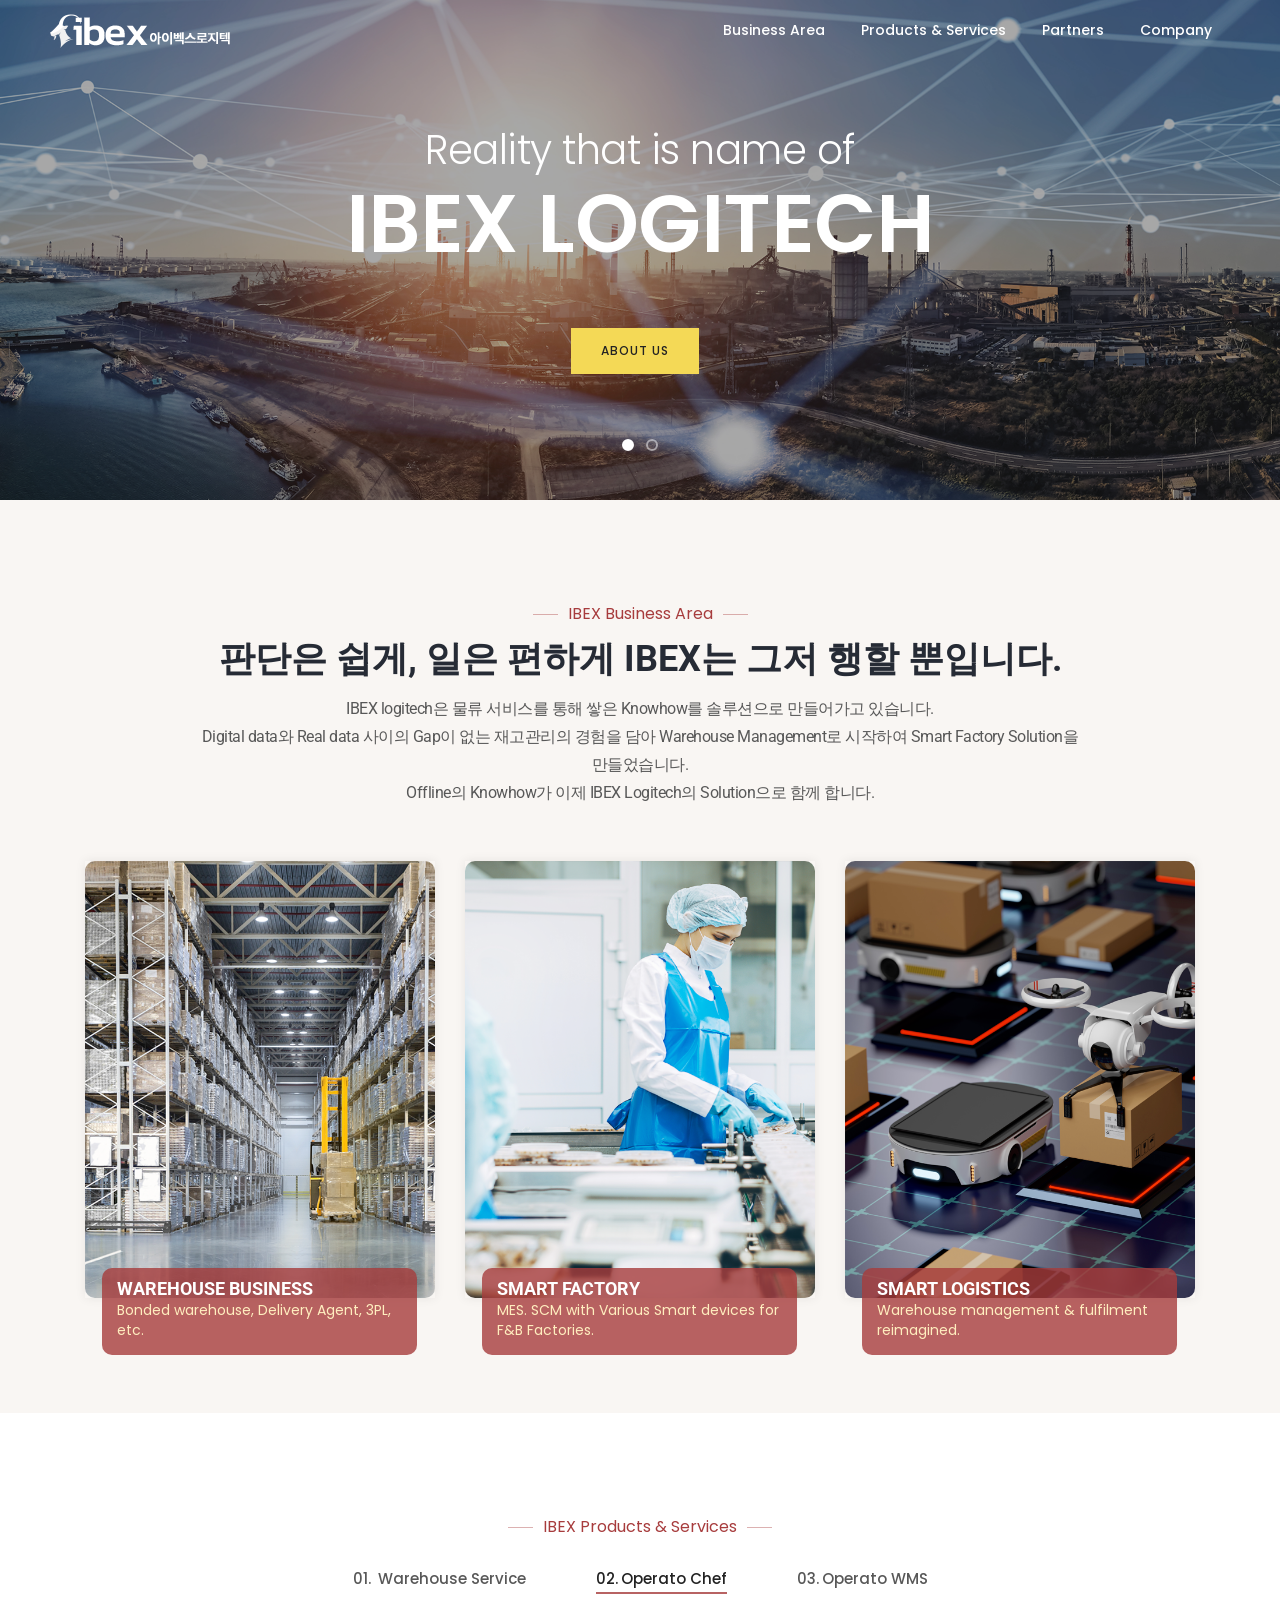
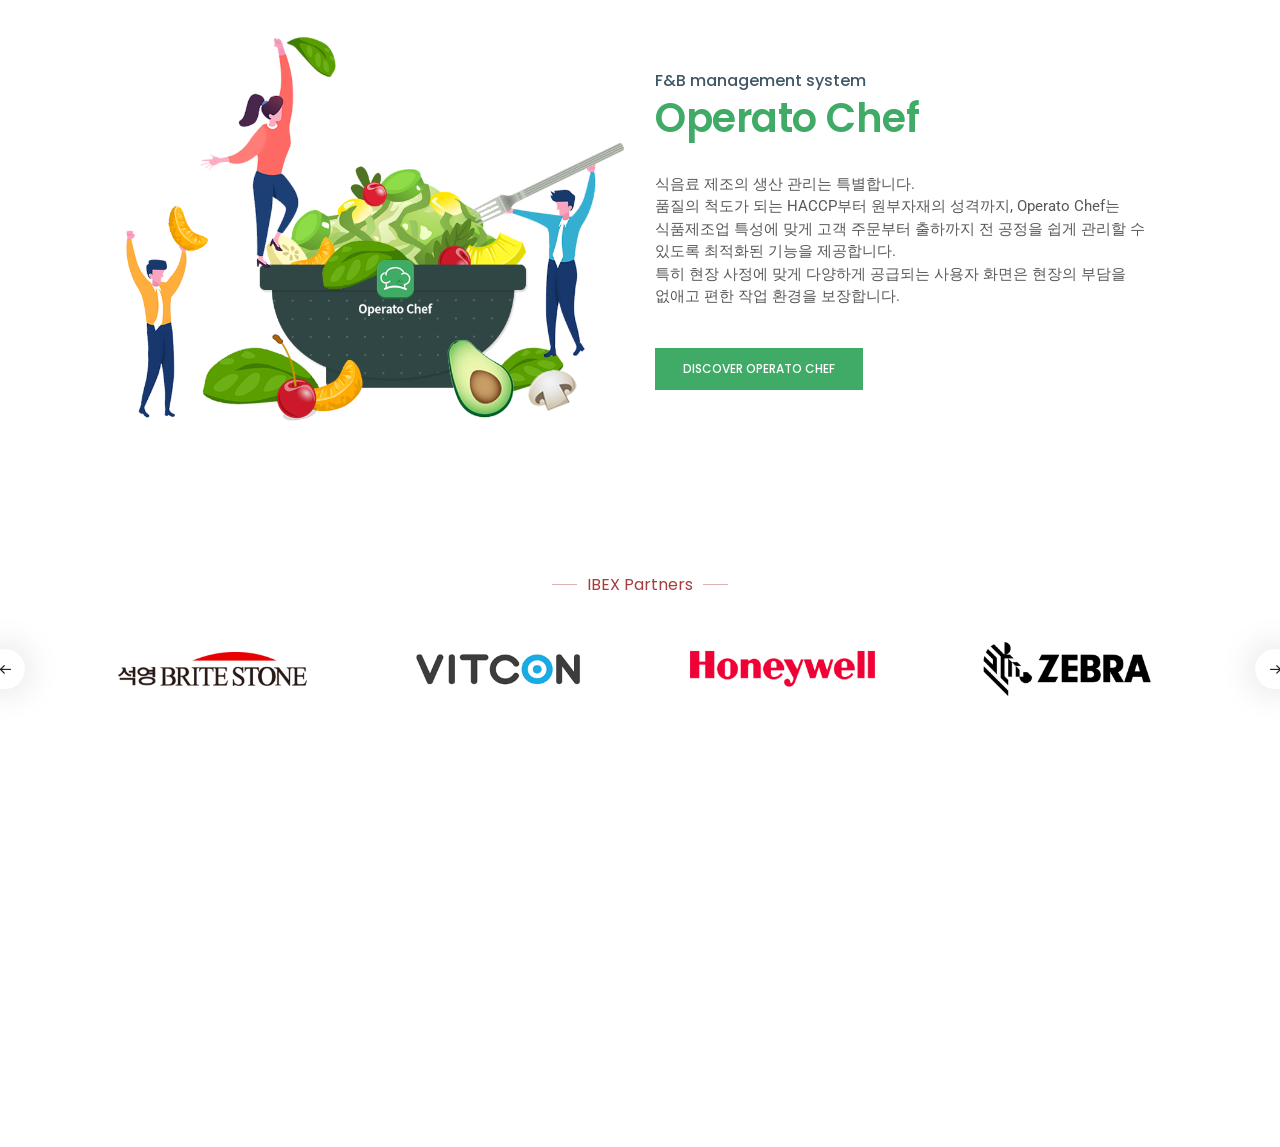
==== index.html @ 3476f1fb "Update index.html" ====
<!DOCTYPE html>
<html class="no-js" lang="en">
  <head>
    <title>Reality that is name of Ibex Logitech | 아이벡스로지텍</title>
    <meta charset="utf-8" />
    <meta http-equiv="X-UA-Compatible" content="IE=edge" />
    <meta name="author" content="ibexlo" />
    <meta
      name="viewport"
      content="width=device-width,initial-scale=1.0,maximum-scale=1"
    />
    <meta
      name="description"
      content="smart factory, smart warehouse, smart logistics, AR/VR, Ibex logitech"
    />

    <!-- favicon icon -->
    <link rel="shortcut icon" href="images/favicon.ico" />
    <link rel="apple-touch-icon" href="images/apple-touch-icon-57x57.png" />
    <link
      rel="apple-touch-icon"
      sizes="72x72"
      href="images/apple-touch-icon-72x72.png"
    />
    <link
      rel="apple-touch-icon"
      sizes="114x114"
      href="images/apple-touch-icon-114x114.png"
    />

    <!-- style sheets and font icons  -->
    <link rel="stylesheet" type="text/css" href="css/font-icons.min.css" />
    <link rel="stylesheet" type="text/css" href="css/theme-vendors.min.css" />
    <link rel="stylesheet" type="text/css" href="css/style.css" />
    <link rel="stylesheet" type="text/css" href="css/responsive.css" />
    <link rel="stylesheet" type="text/css" href="css/ibex.css" />
  </head>

  <body data-mobile-nav-style="classic" main>
    <!-- start header -->
    <header>
      <nav
        class="navbar navbar-expand-lg navbar-boxed navbar-dark bg-transparent header-light fixed-top header-reverse-scroll"
      >
        <div class="container-fluid nav-header-container">
          <div class="col-auto col-sm-6 col-lg-2 me-auto ps-lg-0">
            <a class="navbar-brand" href="index.html">
              <img
                src="images/logo-white.png"
                data-at2x="images/logo-white@2x.png"
                class="default-logo"
                alt=""
              />

              <img
                src="images/logo-black.png"
                data-at2x="images/logo-black@2x.png"
                class="alt-logo"
                alt=""
              />
              <img
                src="images/logo-black.png"
                data-at2x="images/logo-black@2x.png"
                class="mobile-logo"
                alt=""
              />
            </a>
          </div>
          <div class="col-auto menu-order px-lg-0">
            <button
              class="navbar-toggler float-end"
              type="button"
              data-bs-toggle="collapse"
              data-bs-target="#navbarNav"
              aria-controls="navbarNav"
              aria-label="Toggle navigation"
            >
              <span class="navbar-toggler-line"></span>
              <span class="navbar-toggler-line"></span>
              <span class="navbar-toggler-line"></span>
              <span class="navbar-toggler-line"></span>
            </button>
            <div class="collapse navbar-collapse" id="navbarNav">
              <ul class="navbar-nav alt-font">
                <li class="nav-item dropdown simple-dropdown">
                  <a href="#" class="nav-link">business area</a>
                  <i
                    class="fa fa-angle-down dropdown-toggle"
                    data-bs-toggle="dropdown"
                  ></i>
                  <ul class="dropdown-menu" role="menu">
                    <li class="dropdown">
                      <a href="biz-warehouse.html">warehouse business</a>
                    </li>
                    <li class="dropdown">
                      <a href="biz-smartfactory.html">smart factory</a>
                    </li>
                    <!--li class="dropdown">
                      <a href="biz-smartwarehouse.html">smart warehouse</a>
                    </li>
                    <li-- class="dropdown">
                      <a href="biz-software.html">software reselling</a>
                    </li-->
                  </ul>
                </li>

                <li class="nav-item dropdown simple-dropdown">
                  <a href="product-warehouse.html" class="nav-link"
                    >products & services</a
                  >
                  <i
                    class="fa fa-angle-down dropdown-toggle"
                    data-bs-toggle="dropdown"
                  ></i>
                  <ul class="dropdown-menu" role="menu">
                    <li class="dropdown">
                      <a href="product-warehouse.html">warehouse services</a>
                    </li>
                    <li class="dropdown">
                      <a href="product-operatochef.html">operato chef</a>
                    </li>
                    <!--li class="dropdown">
                      <a href="product-operatowms.html">operato WMS</a>
                    </li>
                    <li-- class="dropdown">
                      <a href="product-xr.html">AR/VR software</a>
                    </li-->
                  </ul>
                </li>

                <li class="nav-item dropdown simple-dropdown">
                  <a href="partners-alliances.html" class="nav-link"
                    >partners</a
                  >
                  <i
                    class="fa fa-angle-down dropdown-toggle"
                    data-bs-toggle="dropdown"
                  ></i>
                  <ul class="dropdown-menu" role="menu">
                    <li class="dropdown">
                      <a href="partners-alliances.html">alliances</a>
                    </li>
                    <li class="dropdown">
                      <a href="partners.html">partners</a>
                    </li>
                  </ul>
                </li>

                <li class="nav-item dropdown simple-dropdown">
                  <a href="company.html" class="nav-link">company</a>
                </li>
              </ul>
            </div>
          </div>
        </div>
      </nav>
    </header>
    <!-- end header -->

    <div class="main-content">
      <!-- start big screen section -->
      <section class="p-0">
        <div class="container-fluid position-relative">
          <div class="row">
            <div
              class="swiper-container p-0 white-move one-fifth-screen sm-h-400px lg-h-500px"
              data-slider-options='{ "slidesPerView": 1, "loop": true, "pagination": { "el": ".swiper-pagination", "clickable": true }, "navigation": { "nextEl": ".swiper-button-next-nav", "prevEl": ".swiper-button-previous-nav" }, "autoplay": { "delay": 4000, "disableOnInteraction": false },  "keyboard": { "enabled": true, "onlyInViewport": true }, "effect": "slide" }'
            >
              <div class="swiper-wrapper">
                <div
                  class="swiper-slide cover-background"
                  style="background-image: url('images/bigscreen1.png')"
                >
                  <div class="opacity-light opacity-4 bg-extra-dark-gray"></div>
                  <div class="container h-100">
                    <div class="row justify-content-center h-100">
                      <div
                        class="col-12 col-lgxl-7 col-lg-8 position-relative d-flex flex-column justify-content-center h-100 text-center"
                      >
                        <h2
                          class="alt-font font-weight-300 text-white margin-4-rem-bottom"
                        >
                          Reality that is name of
                          <span class="font-weight-600">IBEX LOGITECH </span>
                        </h2>
                        <div class="btn-dual">
                          <a
                            href="company.html"
                            class="btn btn-fancy btn-medium btn-fast-yellow margin-25px-right d-table d-sm-inline-block xs-margin-auto-lr xs-margin-15px-bottom"
                            >About us</a
                          >
                        </div>
                      </div>
                    </div>
                  </div>
                </div>
                <div
                  class="swiper-slide cover-background"
                  style="background-image: url('images/bigscreen2.png')"
                >
                  <div class="opacity-light opacity-4 bg-extra-dark-gray"></div>
                  <div class="container h-100">
                    <div class="row justify-content-center h-100">
                      <div
                        class="col-12 col-lgxl-7 col-lg-8 position-relative d-flex flex-column justify-content-center h-100 text-center"
                      >
                        <h2
                          class="alt-font font-weight-300 text-white margin-4-rem-bottom"
                        >
                          Bonded warehouse, Delivery Agent, 3PL, etc.
                          <span class="font-weight-600">Warehouse Service</span>
                        </h2>
                        <div class="btn-dual">
                          <a
                            href="biz-warehouse.html"
                            class="btn btn-fancy btn-medium btn-fast-yellow margin-25px-right d-table d-sm-inline-block xs-margin-auto-lr xs-margin-15px-bottom"
                            >more info.</a
                          >
                        </div>
                      </div>
                    </div>
                  </div>
                </div>
              </div>
              <div class="swiper-pagination swiper-light-pagination"></div>
            </div>
          </div>
        </div>
      </section>
      <!-- end big screen section -->

      <!-- start biz area section -->
      <section class="bg-seashell">
        <div class="container">
          <div class="row justify-content-center">
            <div
              class="col-12 col-xl-10 col-lg-9 col-sm-9 text-center margin-1-rem-bottom wow animate__fadeIn"
            >
              <div
                class="d-flex flex-row align-items-center justify-content-center text-center margin-10px-bottom"
              >
                <span
                  class="w-25px h-1px ibex-background-color opacity-4"
                ></span>
                <div
                  class="alt-font text-extra-medium ibex-text-color padding-10px-lr"
                >
                  IBEX Business Area
                </div>
                <span
                  class="w-25px h-1px ibex-background-color opacity-4"
                ></span>
              </div>
              <span
                class="margin-15px-bottom title-small text-slate-blue font-weight-700 d-block"
                >판단은 쉽게, 일은 편하게 IBEX는 그저 행할 뿐입니다.</span
              >
              <p
                class="d-inline-block letter-spacing-minus-1-half text-extra-medium"
              >
                IBEX logitech은 물류 서비스를 통해 쌓은 Knowhow를 솔루션으로
                만들어가고 있습니다. <br />Digital data와 Real data 사이의 Gap이
                없는 재고관리의 경험을 담아 Warehouse Management로 시작하여
                Smart Factory Solution을 만들었습니다. <br />Offline의 Knowhow가
                이제 IBEX Logitech의 Solution으로 함께 합니다.
              </p>
            </div>
          </div>
          <div class="row">
            <div class="col-12 blog-content">
              <ul
                class="blog-clean blog-wrapper grid grid-loading grid-3col xl-grid-3col lg-grid-3col md-grid-3col sm-grid-2col xs-grid-1col gutter-extra-large"
              >
                <li class="grid-sizer"></li>

                <!-- start blog item -->
                <li class="grid-item wow animate__fadeIn">
                  <div class="blog-post box-shadow box-shadow-large-hover">
                    <div class="blog-post-image">
                      <a href="biz-warehouse.html"
                        ><img src="images/bizArea1.png" alt="" />
                        <div
                          class="blog-rounded-icon bg-white border-color-white absolute-middle-center"
                        >
                          <i
                            class="feather icon-feather-arrow-right text-extra-dark-gray icon-extra-small"
                          ></i>
                        </div>
                      </a>
                    </div>
                    <div
                      class="post-details lg-padding-15px-all ibex-background-color-opacity8"
                    >
                      <a
                        href="biz-warehouse.html"
                        class="font-weight-700 text-large text-white text-uppercase d-block"
                        >warehouse business</a
                      >
                      <a
                        href="biz-warehouse.html"
                        class="ibex-text-light-yellow-color font-weight-400 alt-font d-block text-medium"
                        >Bonded warehouse, Delivery Agent, 3PL, etc.</a
                      >
                    </div>
                  </div>
                </li>
                <!-- end blog item -->

                <!-- start blog item -->
                <li class="grid-item wow animate__fadeIn">
                  <div class="blog-post box-shadow box-shadow-large-hover">
                    <div class="blog-post-image">
                      <a href="biz-smartfactory.html"
                        ><img src="images/bizArea2.png" alt="" />
                        <div
                          class="blog-rounded-icon bg-white border-color-white absolute-middle-center"
                        >
                          <i
                            class="feather icon-feather-arrow-right text-extra-dark-gray icon-extra-small"
                          ></i>
                        </div>
                      </a>
                    </div>
                    <div
                      class="post-details lg-padding-15px-all ibex-background-color-opacity8"
                    >
                      <a
                        href="biz-smartfactory.html"
                        class="font-weight-700 text-large text-white text-uppercase d-block"
                        >SMART FACTORY</a
                      >
                      <a
                        href="biz-smartfactory.html"
                        class="ibex-text-light-yellow-color font-weight-400 alt-font d-block text-medium"
                        >MES. SCM with Various Smart devices for F&B
                        Factories.</a
                      >
                    </div>
                  </div>
                </li>
                <!-- end blog item -->
                <!-- start blog item -->
                <li class="grid-item wow animate__fadeIn">
                  <div class="blog-post box-shadow box-shadow-large-hover">
                    <div class="blog-post-image">
                      <a href="biz-smartwarehouse.html"
                        ><img src="images/bizArea3.png" alt="" />
                        <div
                          class="blog-rounded-icon bg-white border-color-white absolute-middle-center"
                        >
                          <i
                            class="feather icon-feather-arrow-right text-extra-dark-gray icon-extra-small"
                          ></i>
                        </div>
                      </a>
                    </div>
                    <div
                      class="post-details lg-padding-15px-all ibex-background-color-opacity8"
                    >
                      <a
                        href="#"
                        class="font-weight-700 text-large text-white text-uppercase d-block"
                        >SMART logistics</a
                      >
                      <a
                        href="#"
                        class="ibex-text-light-yellow-color font-weight-400 alt-font d-block text-medium"
                        >Warehouse management & fulfilment reimagined.</a
                      >
                    </div>
                  </div>
                </li>
                <!-- end blog item -->
              </ul>
            </div>
          </div>
        </div>
      </section>
      <!-- end biz area section -->

      <!-- start Products & Service section -->
      <section class="wow animate__fadeIn padding-50px-bottom">
        <div class="container">
          <div class="row">
            <div
              class="d-flex flex-row align-items-center justify-content-center text-center margin-30px-bottom"
            >
              <span class="w-25px h-1px ibex-background-color opacity-4"></span>
              <div
                class="alt-font text-extra-medium ibex-text-color padding-10px-lr"
              >
                IBEX Products & Services
              </div>
              <span class="w-25px h-1px ibex-background-color opacity-4"></span>
            </div>
            <div
              class="col-12 tab-style-01 wow animate__fadeIn"
              data-wow-delay="0.4s"
            >
              <!-- start tab navigation -->
              <ul
                class="nav nav-tabs text-uppercase justify-content-center text-center alt-font font-weight-500 margin-3-rem-bottom lg-margin-5-rem-bottom md-margin-4-rem-bottom sm-margin-20px-bottom"
              >
                <li class="nav-item">
                  <a class="nav-link" data-bs-toggle="tab" href="#pns1-tab"
                    >warehouse Service</a
                  ><span
                    class="tab-border ibex-background-color-opacity8"
                  ></span>
                </li>
                <li class="nav-item">
                  <a
                    class="nav-link active"
                    data-bs-toggle="tab"
                    href="#pns2-tab"
                    >Operato Chef</a
                  ><span
                    class="tab-border ibex-background-color-opacity8"
                  ></span>
                </li>
                <li class="nav-item">
                  <a class="nav-link" data-bs-toggle="tab" href="#pns3-tab"
                    >Operato WMS</a
                  ><span
                    class="tab-border ibex-background-color-opacity8"
                  ></span>
                </li>

                <!--li class="nav-item">
                  <a class="nav-link" data-bs-toggle="tab" href="#campaign-tab"
                    >AR/VR Software</a
                  ><span
                    class="tab-border ibex-background-color-opacity8"
                  ></span>
                </li-->
              </ul>
              <!-- end tab navigation -->
              <div class="tab-content">
                <!-- start tab item -->
                <div id="pns2-tab" class="tab-pane fade in active show">
                  <div class="row align-items-center">
                    <div class="col-12 col-md-6 text-end sm-margin-40px-bottom">
                      <img
                        src="images/product-chef-overview.png"
                        class="w-90 sm-w-100"
                        alt=""
                      />
                    </div>
                    <div class="col-12 col-lg-6 col-md-6">
                      <span
                        class="alt-font d-block font-weight-500 text-extra-medium ibex-text-color-dark"
                        >F&B management system</span
                      >
                      <h4
                        class="alt-font font-weight-600 ibex-text-color-deep-green margin-30px-bottom"
                      >
                        Operato Chef
                      </h4>
                      <p class="w-90 lg-w-100">
                        식음료 제조의 생산 관리는 특별합니다.<br />품질의 척도가
                        되는 HACCP부터 원부자재의 성격까지, Operato Chef는
                        식품제조업 특성에 맞게 고객 주문부터 출하까지 전 공정을
                        쉽게 관리할 수 있도록 최적화된 기능을 제공합니다.<br />
                        특히 현장 사정에 맞게 다양하게 공급되는 사용자 화면은
                        현장의 부담을 없애고 편한 작업 환경을 보장합니다.
                      </p>
                      <a
                        href="about-me.html"
                        class="btn btn-medium ibex-background-color-deep-green text-white margin-15px-top"
                        >Discover Operato Chef</a
                      >
                    </div>
                  </div>
                </div>
                <!-- end tab item -->
                <!-- start tab item -->
                <div id="pns3-tab" class="tab-pane fade">
                  <div class="row align-items-center">
                    <div class="col-12 col-md-6 text-end sm-margin-40px-bottom">
                      <img
                        src="images/product-wms-overview.png"
                        class="w-90 sm-w-100"
                        alt=""
                      />
                    </div>
                    <div class="col-12 col-lg-6 col-md-6">
                      <span
                        class="alt-font d-block font-weight-500 text-extra-medium ibex-text-color-dark"
                        >Next-Generation Cloud Supply Chain</span
                      >
                      <h4
                        class="alt-font font-weight-600 ibex-text-color-operato margin-30px-bottom"
                      >
                        Operato WMS
                      </h4>
                      <p class="w-85 lg-w-100">
                        아이벡스의 현장 경험과 하티오랩의 기술력이 만나 탄생한
                        Operato WMS(Warehouse Management System)은 창고 관리에
                        필요한 모든 기능과 함께 고객과 소통하기 위한
                        인터페이스를 제공합니다.<br />
                        현장의 생산성은 향상되고, 작업은 쉽고 편해지는 새로운
                        경험, Operato WMS가 제공합니다.
                      </p>
                      <a
                        href="#"
                        class="btn btn-medium ibex-background-color-operato text-white margin-15px-top"
                        >Discover Operato WMS</a
                      >
                    </div>
                  </div>
                </div>
                <!-- end tab item -->
                <!-- start tab item -->
                <div id="pns1-tab" class="tab-pane fade">
                  <div class="row align-items-center">
                    <div class="col-12 col-md-6 text-end sm-margin-40px-bottom">
                      <img
                        src="images/product-3pl-overview.png"
                        class="w-90 sm-w-100"
                        alt=""
                      />
                    </div>
                    <div class="col-12 col-lg-6 col-md-6">
                      <span
                      class="alt-font d-block font-weight-600 text-extra-medium ibex-text-color-dark"
                        >물류, 그 본질에 충실합니다.</span
                      >
                      <h4
                        class="alt-font font-weight-600 ibex-text-color-warehouse margin-30px-bottom"
                      >
                        warehouse Service
                      </h5>
                      <p class="w-85 lg-w-100">
                        인천 공항 자유 무역 지역에 위치한 일반 창고와 보세창고를
                        보유한 아아이벡스의 3PL서비스는 전자제품, 정보 통신
                        제품의 특성에 맞는 3PL 서비스를 제공합니다.<br />
                        정보 통신 제품에 적합한 물류구조와 전산재고 실재고의
                        일치, 선입선출, 재고 기간 정보 제공 등 정확하고 편리한
                        3PL 서비스를 제공합니다.
                      </p>
                      <a
                        href="about-me.html"
                        class="btn btn-medium ibex-background-color-warehouse text-white margin-15px-top"
                        >Discover 3PL Service</a
                      >
                    </div>
                  </div>
                </div>
                <!-- end tab item -->
                <!-- start tab item -->
                <div id="campaign-tab" class="tab-pane fade">
                  <div class="row align-items-center">
                    <div class="col-12 col-md-6 text-end sm-margin-40px-bottom">
                      <img
                        src="images/product-xr-overview.png"
                        class="w-90 sm-w-100"
                        alt=""
                      />
                    </div>
                    <div class="col-12 col-lg-6 col-md-6">
                      <span
                        class="alt-font d-block text-extra-medium margin-10px-bottom ibex-text-color"
                        >Better Industrial Sites</span
                      >
                      <h5 class="alt-font font-weight-500 text-extra-dark-gray">
                        AR/VR Software
                      </h5>
                      <p class="w-85 lg-w-100">
                        VIRNECT는 AR 기술을 통해 현장의 문제를 해결하고 개선하기
                        위해 노력합니다.​ <br />현장에서 일어나는 문제를 고객의
                        입장에서 분석하고, 현장에서 가장 필요한 가장 진보된
                        솔루션을 제공합니다. <br />항상 고객 중심으로 생각하며
                        고객과 함께 AR / XR 혁신을 만듭니다.
                      </p>
                      <a
                        href="about-me.html"
                        class="btn btn-medium btn-dark-gray margin-15px-top"
                        >Discover AR/VR Software</a
                      >
                    </div>
                  </div>
                </div>
                <!-- end tab item -->
              </div>
            </div>
          </div>
        </div>
      </section>
      <!-- end Products & Service section -->

      <!-- start partner section -->
      <section class="wow animate__fadeIn partners">
        <div class="container">
            <div class="row">
              <div
              class="d-flex flex-row align-items-center justify-content-center text-center margin-30px-bottom"
            >
              <span class="w-25px h-1px ibex-background-color opacity-4"></span>
              <div
                class="alt-font text-extra-medium ibex-text-color padding-10px-lr"
              >
                IBEX Partners
              </div>
              <span class="w-25px h-1px ibex-background-color opacity-4"></span>
            </div>
                <div class="col-12 position-relative">
                    <div class="swiper-container text-center" data-slider-options='{ "slidesPerView": 1, "loop": true, "navigation": { "nextEl": ".swiper-button-next-nav", "prevEl": ".swiper-button-previous-nav" }, "autoplay": { "delay": 3000, "disableOnInteraction": false }, "keyboard": { "enabled": true, "onlyInViewport": true }, "breakpoints": { "1200": { "slidesPerView": 4 }, "992": { "slidesPerView": 3 }, "768": { "slidesPerView": 3 } } }'>
                        <div class="swiper-wrapper">
                            <!-- start slider item --><div class="swiper-slide"><a href="partners-alliances.html"><img alt="" src="images/biz-smartfactory-partner1.png"></a></div><!-- end slider item -->
                            <!-- start slider item --><div class="swiper-slide"><a href="partners-alliances.html"><img alt="" src="images/biz-smartfactory-partner2.png"></a></div><!-- end slider item -->
                            <!-- start slider item --><div class="swiper-slide"><a href="partners-alliances.html"><img alt="" src="images/biz-smartfactory-partner3.png"></a></div><!-- end slider item -->
                            <!-- start slider item --><div class="swiper-slide"><a href="partners-alliances.html"><img alt="" src="images/biz-smartfactory-partner4.png"></a></div><!-- end slider item -->
                            <!-- start slider item --><div class="swiper-slide"><a href="partners-alliances.html"><img alt="" src="images/biz-smartfactory-partner5.png"></a></div><!-- end slider item -->
                            <!-- start slider item --><div class="swiper-slide"><a href="partners-alliances.html"><img alt="" src="images/biz-smartfactory-partner6.png"></a></div><!-- end slider item -->
                        </div>
                    </div>
                    <!-- start slider navigation -->
                    <div class="swiper-button-next-nav swiper-button-next rounded-circle light slider-navigation-style-07 box-shadow-double-large"><i class="feather icon-feather-arrow-right"></i></div>
                    <div class="swiper-button-previous-nav swiper-button-prev rounded-circle light slider-navigation-style-07 box-shadow-double-large"><i class="feather icon-feather-arrow-left"></i></div>
                    <!-- end slider navigation -->
                </div>
            </div>
        </div>
    </section>
    <!-- end partner section -->

      <!-- google map begin
      <section style="padding: 0">
        <div class="container-fluid">
          <div class="row">
            <div class="gmaps-holder-2">
              <div class="col-md-12 nopadding">
                <div id="map_extended_full" class="map grayscale">
                  <iframe
                    src="https://www.google.com/maps/embed?pb=!1m18!1m12!1m3!1d65235.239546643985!2d126.52593809776138!3d37.445371339609736!2m3!1f0!2f0!3f0!3m2!1i1024!2i768!4f13.1!3m3!1m2!1s0x357b9ad79814bebd%3A0x96e929a85fc6535c!2sGonghangdong-ro%2C%20Unseo-dong%2C%20Jung-gu%2C%20Incheon!5e0!3m2!1sen!2skr!4v1633502327814!5m2!1sen!2skr"
                    width="100%"
                    height="100%"
                    style="border: 0"
                    allowfullscreen=""
                    loading="lazy"
                  ></iframe>
                </div>
              </div>
            </div>
          </div>
        </div>
      </section>
      <div class="clearfix"></div>
      google map end-->
    </div>

    <!-- start footer -->
    <footer
      class="bg-dark-slate-blue padding-10-half-rem-tb md-padding-8-half-rem-tb footer-sticky"
    >
      <div class="container">
        <div class="row justify-content-center">
          <div class="col-12 col-lg-8 text-center">
            <h4
              class="alt-font text-slate-blue-light font-weight-300 margin-10px-bottom d-block letter-spacing-minus-2px"
            >
              New creative ideas send us an email
            </h4>
            <h4 class="alt-font font-weight-600 margin-4-rem-bottom">
              <a
                href="mailto:ibexinfo@ibexlo.com"
                class="text-gradient-sky-blue-dark-pink"
                >ibexinfo@ibexlo.com</a
              >
            </h4>
            <p
              class="alt-font text-small text-slate-blue-light text-uppercase m-0"
            >
              © <strong>ibexlo.</strong> Inc. All rights reserved.
            </p>
          </div>
        </div>
      </div>
    </footer>
    <!-- end footer -->

    <!-- start scroll to top -->
    <a class="scroll-top-arrow" href="javascript:void(0);"
      ><i class="feather icon-feather-arrow-up"></i
    ></a>
    <!-- end scroll to top -->
    <!-- javascript -->
    <script type="text/javascript" src="js/jquery.min.js"></script>
    <script type="text/javascript" src="js/theme-vendors.min.js"></script>
    <script type="text/javascript" src="js/main.js"></script>
  </body>
</html>
---- css/font-icons.min.css ----
/*
Font awesome
Version: 5.15.4 
Plugin URI: https://fontawesome.com
License: License - https://fontawesome.com/license/free (Icons: CC BY 4.0, Fonts: SIL OFL 1.1, Code: MIT License)
*/
.fa,.fab,.fad,.fal,.far,.fas{-moz-osx-font-smoothing:grayscale;-webkit-font-smoothing:antialiased;display:inline-block;font-style:normal;font-variant:normal;text-rendering:auto;line-height:1}.fa-lg{font-size:1.33333em;line-height:.75em;vertical-align:-.0667em}.fa-xs{font-size:.75em}.fa-sm{font-size:.875em}.fa-1x{font-size:1em}.fa-2x{font-size:2em}.fa-3x{font-size:3em}.fa-4x{font-size:4em}.fa-5x{font-size:5em}.fa-6x{font-size:6em}.fa-7x{font-size:7em}.fa-8x{font-size:8em}.fa-9x{font-size:9em}.fa-10x{font-size:10em}.fa-fw{text-align:center;width:1.25em}.fa-ul{list-style-type:none;margin-left:2.5em;padding-left:0}.fa-ul>li{position:relative}.fa-li{left:-2em;position:absolute;text-align:center;width:2em;line-height:inherit}.fa-border{border:.08em solid #eee;border-radius:.1em;padding:.2em .25em .15em}.fa-pull-left{float:left}.fa-pull-right{float:right}.fa.fa-pull-left,.fab.fa-pull-left,.fal.fa-pull-left,.far.fa-pull-left,.fas.fa-pull-left{margin-right:.3em}.fa.fa-pull-right,.fab.fa-pull-right,.fal.fa-pull-right,.far.fa-pull-right,.fas.fa-pull-right{margin-left:.3em}.fa-spin{-webkit-animation:fa-spin 2s linear infinite;animation:fa-spin 2s linear infinite}.fa-pulse{-webkit-animation:fa-spin 1s steps(8) infinite;animation:fa-spin 1s steps(8) infinite}@-webkit-keyframes fa-spin{0%{-webkit-transform:rotate(0deg);transform:rotate(0deg)}to{-webkit-transform:rotate(1turn);transform:rotate(1turn)}}@keyframes fa-spin{0%{-webkit-transform:rotate(0deg);transform:rotate(0deg)}to{-webkit-transform:rotate(1turn);transform:rotate(1turn)}}.fa-rotate-90{-ms-filter:"progid:DXImageTransform.Microsoft.BasicImage(rotation=1)";-webkit-transform:rotate(90deg);transform:rotate(90deg)}.fa-rotate-180{-ms-filter:"progid:DXImageTransform.Microsoft.BasicImage(rotation=2)";-webkit-transform:rotate(180deg);transform:rotate(180deg)}.fa-rotate-270{-ms-filter:"progid:DXImageTransform.Microsoft.BasicImage(rotation=3)";-webkit-transform:rotate(270deg);transform:rotate(270deg)}.fa-flip-horizontal{-ms-filter:"progid:DXImageTransform.Microsoft.BasicImage(rotation=0, mirror=1)";-webkit-transform:scaleX(-1);transform:scaleX(-1)}.fa-flip-vertical{-webkit-transform:scaleY(-1);transform:scaleY(-1)}.fa-flip-both,.fa-flip-horizontal.fa-flip-vertical,.fa-flip-vertical{-ms-filter:"progid:DXImageTransform.Microsoft.BasicImage(rotation=2, mirror=1)"}.fa-flip-both,.fa-flip-horizontal.fa-flip-vertical{-webkit-transform:scale(-1);transform:scale(-1)}:root .fa-flip-both,:root .fa-flip-horizontal,:root .fa-flip-vertical,:root .fa-rotate-90,:root .fa-rotate-180,:root .fa-rotate-270{-webkit-filter:none;filter:none}.fa-stack{display:inline-block;height:2em;line-height:2em;position:relative;vertical-align:middle;width:2.5em}.fa-stack-1x,.fa-stack-2x{left:0;position:absolute;text-align:center;width:100%}.fa-stack-1x{line-height:inherit}.fa-stack-2x{font-size:2em}.fa-inverse{color:#fff}.fa-500px:before{content:"\f26e"}.fa-accessible-icon:before{content:"\f368"}.fa-accusoft:before{content:"\f369"}.fa-acquisitions-incorporated:before{content:"\f6af"}.fa-ad:before{content:"\f641"}.fa-address-book:before{content:"\f2b9"}.fa-address-card:before{content:"\f2bb"}.fa-adjust:before{content:"\f042"}.fa-adn:before{content:"\f170"}.fa-adversal:before{content:"\f36a"}.fa-affiliatetheme:before{content:"\f36b"}.fa-air-freshener:before{content:"\f5d0"}.fa-airbnb:before{content:"\f834"}.fa-algolia:before{content:"\f36c"}.fa-align-center:before{content:"\f037"}.fa-align-justify:before{content:"\f039"}.fa-align-left:before{content:"\f036"}.fa-align-right:before{content:"\f038"}.fa-alipay:before{content:"\f642"}.fa-allergies:before{content:"\f461"}.fa-amazon:before{content:"\f270"}.fa-amazon-pay:before{content:"\f42c"}.fa-ambulance:before{content:"\f0f9"}.fa-american-sign-language-interpreting:before{content:"\f2a3"}.fa-amilia:before{content:"\f36d"}.fa-anchor:before{content:"\f13d"}.fa-android:before{content:"\f17b"}.fa-angellist:before{content:"\f209"}.fa-angle-double-down:before{content:"\f103"}.fa-angle-double-left:before{content:"\f100"}.fa-angle-double-right:before{content:"\f101"}.fa-angle-double-up:before{content:"\f102"}.fa-angle-down:before{content:"\f107"}.fa-angle-left:before{content:"\f104"}.fa-angle-right:before{content:"\f105"}.fa-angle-up:before{content:"\f106"}.fa-angry:before{content:"\f556"}.fa-angrycreative:before{content:"\f36e"}.fa-angular:before{content:"\f420"}.fa-ankh:before{content:"\f644"}.fa-app-store:before{content:"\f36f"}.fa-app-store-ios:before{content:"\f370"}.fa-apper:before{content:"\f371"}.fa-apple:before{content:"\f179"}.fa-apple-alt:before{content:"\f5d1"}.fa-apple-pay:before{content:"\f415"}.fa-archive:before{content:"\f187"}.fa-archway:before{content:"\f557"}.fa-arrow-alt-circle-down:before{content:"\f358"}.fa-arrow-alt-circle-left:before{content:"\f359"}.fa-arrow-alt-circle-right:before{content:"\f35a"}.fa-arrow-alt-circle-up:before{content:"\f35b"}.fa-arrow-circle-down:before{content:"\f0ab"}.fa-arrow-circle-left:before{content:"\f0a8"}.fa-arrow-circle-right:before{content:"\f0a9"}.fa-arrow-circle-up:before{content:"\f0aa"}.fa-arrow-down:before{content:"\f063"}.fa-arrow-left:before{content:"\f060"}.fa-arrow-right:before{content:"\f061"}.fa-arrow-up:before{content:"\f062"}.fa-arrows-alt:before{content:"\f0b2"}.fa-arrows-alt-h:before{content:"\f337"}.fa-arrows-alt-v:before{content:"\f338"}.fa-artstation:before{content:"\f77a"}.fa-assistive-listening-systems:before{content:"\f2a2"}.fa-asterisk:before{content:"\f069"}.fa-asymmetrik:before{content:"\f372"}.fa-at:before{content:"\f1fa"}.fa-atlas:before{content:"\f558"}.fa-atlassian:before{content:"\f77b"}.fa-atom:before{content:"\f5d2"}.fa-audible:before{content:"\f373"}.fa-audio-description:before{content:"\f29e"}.fa-autoprefixer:before{content:"\f41c"}.fa-avianex:before{content:"\f374"}.fa-aviato:before{content:"\f421"}.fa-award:before{content:"\f559"}.fa-aws:before{content:"\f375"}.fa-baby:before{content:"\f77c"}.fa-baby-carriage:before{content:"\f77d"}.fa-backspace:before{content:"\f55a"}.fa-backward:before{content:"\f04a"}.fa-bacon:before{content:"\f7e5"}.fa-bacteria:before{content:"\e059"}.fa-bacterium:before{content:"\e05a"}.fa-bahai:before{content:"\f666"}.fa-balance-scale:before{content:"\f24e"}.fa-balance-scale-left:before{content:"\f515"}.fa-balance-scale-right:before{content:"\f516"}.fa-ban:before{content:"\f05e"}.fa-band-aid:before{content:"\f462"}.fa-bandcamp:before{content:"\f2d5"}.fa-barcode:before{content:"\f02a"}.fa-bars:before{content:"\f0c9"}.fa-baseball-ball:before{content:"\f433"}.fa-basketball-ball:before{content:"\f434"}.fa-bath:before{content:"\f2cd"}.fa-battery-empty:before{content:"\f244"}.fa-battery-full:before{content:"\f240"}.fa-battery-half:before{content:"\f242"}.fa-battery-quarter:before{content:"\f243"}.fa-battery-three-quarters:before{content:"\f241"}.fa-battle-net:before{content:"\f835"}.fa-bed:before{content:"\f236"}.fa-beer:before{content:"\f0fc"}.fa-behance:before{content:"\f1b4"}.fa-behance-square:before{content:"\f1b5"}.fa-bell:before{content:"\f0f3"}.fa-bell-slash:before{content:"\f1f6"}.fa-bezier-curve:before{content:"\f55b"}.fa-bible:before{content:"\f647"}.fa-bicycle:before{content:"\f206"}.fa-biking:before{content:"\f84a"}.fa-bimobject:before{content:"\f378"}.fa-binoculars:before{content:"\f1e5"}.fa-biohazard:before{content:"\f780"}.fa-birthday-cake:before{content:"\f1fd"}.fa-bitbucket:before{content:"\f171"}.fa-bitcoin:before{content:"\f379"}.fa-bity:before{content:"\f37a"}.fa-black-tie:before{content:"\f27e"}.fa-blackberry:before{content:"\f37b"}.fa-blender:before{content:"\f517"}.fa-blender-phone:before{content:"\f6b6"}.fa-blind:before{content:"\f29d"}.fa-blog:before{content:"\f781"}.fa-blogger:before{content:"\f37c"}.fa-blogger-b:before{content:"\f37d"}.fa-bluetooth:before{content:"\f293"}.fa-bluetooth-b:before{content:"\f294"}.fa-bold:before{content:"\f032"}.fa-bolt:before{content:"\f0e7"}.fa-bomb:before{content:"\f1e2"}.fa-bone:before{content:"\f5d7"}.fa-bong:before{content:"\f55c"}.fa-book:before{content:"\f02d"}.fa-book-dead:before{content:"\f6b7"}.fa-book-medical:before{content:"\f7e6"}.fa-book-open:before{content:"\f518"}.fa-book-reader:before{content:"\f5da"}.fa-bookmark:before{content:"\f02e"}.fa-bootstrap:before{content:"\f836"}.fa-border-all:before{content:"\f84c"}.fa-border-none:before{content:"\f850"}.fa-border-style:before{content:"\f853"}.fa-bowling-ball:before{content:"\f436"}.fa-box:before{content:"\f466"}.fa-box-open:before{content:"\f49e"}.fa-box-tissue:before{content:"\e05b"}.fa-boxes:before{content:"\f468"}.fa-braille:before{content:"\f2a1"}.fa-brain:before{content:"\f5dc"}.fa-bread-slice:before{content:"\f7ec"}.fa-briefcase:before{content:"\f0b1"}.fa-briefcase-medical:before{content:"\f469"}.fa-broadcast-tower:before{content:"\f519"}.fa-broom:before{content:"\f51a"}.fa-brush:before{content:"\f55d"}.fa-btc:before{content:"\f15a"}.fa-buffer:before{content:"\f837"}.fa-bug:before{content:"\f188"}.fa-building:before{content:"\f1ad"}.fa-bullhorn:before{content:"\f0a1"}.fa-bullseye:before{content:"\f140"}.fa-burn:before{content:"\f46a"}.fa-buromobelexperte:before{content:"\f37f"}.fa-bus:before{content:"\f207"}.fa-bus-alt:before{content:"\f55e"}.fa-business-time:before{content:"\f64a"}.fa-buy-n-large:before{content:"\f8a6"}.fa-buysellads:before{content:"\f20d"}.fa-calculator:before{content:"\f1ec"}.fa-calendar:before{content:"\f133"}.fa-calendar-alt:before{content:"\f073"}.fa-calendar-check:before{content:"\f274"}.fa-calendar-day:before{content:"\f783"}.fa-calendar-minus:before{content:"\f272"}.fa-calendar-plus:before{content:"\f271"}.fa-calendar-times:before{content:"\f273"}.fa-calendar-week:before{content:"\f784"}.fa-camera:before{content:"\f030"}.fa-camera-retro:before{content:"\f083"}.fa-campground:before{content:"\f6bb"}.fa-canadian-maple-leaf:before{content:"\f785"}.fa-candy-cane:before{content:"\f786"}.fa-cannabis:before{content:"\f55f"}.fa-capsules:before{content:"\f46b"}.fa-car:before{content:"\f1b9"}.fa-car-alt:before{content:"\f5de"}.fa-car-battery:before{content:"\f5df"}.fa-car-crash:before{content:"\f5e1"}.fa-car-side:before{content:"\f5e4"}.fa-caravan:before{content:"\f8ff"}.fa-caret-down:before{content:"\f0d7"}.fa-caret-left:before{content:"\f0d9"}.fa-caret-right:before{content:"\f0da"}.fa-caret-square-down:before{content:"\f150"}.fa-caret-square-left:before{content:"\f191"}.fa-caret-square-right:before{content:"\f152"}.fa-caret-square-up:before{content:"\f151"}.fa-caret-up:before{content:"\f0d8"}.fa-carrot:before{content:"\f787"}.fa-cart-arrow-down:before{content:"\f218"}.fa-cart-plus:before{content:"\f217"}.fa-cash-register:before{content:"\f788"}.fa-cat:before{content:"\f6be"}.fa-cc-amazon-pay:before{content:"\f42d"}.fa-cc-amex:before{content:"\f1f3"}.fa-cc-apple-pay:before{content:"\f416"}.fa-cc-diners-club:before{content:"\f24c"}.fa-cc-discover:before{content:"\f1f2"}.fa-cc-jcb:before{content:"\f24b"}.fa-cc-mastercard:before{content:"\f1f1"}.fa-cc-paypal:before{content:"\f1f4"}.fa-cc-stripe:before{content:"\f1f5"}.fa-cc-visa:before{content:"\f1f0"}.fa-centercode:before{content:"\f380"}.fa-centos:before{content:"\f789"}.fa-certificate:before{content:"\f0a3"}.fa-chair:before{content:"\f6c0"}.fa-chalkboard:before{content:"\f51b"}.fa-chalkboard-teacher:before{content:"\f51c"}.fa-charging-station:before{content:"\f5e7"}.fa-chart-area:before{content:"\f1fe"}.fa-chart-bar:before{content:"\f080"}.fa-chart-line:before{content:"\f201"}.fa-chart-pie:before{content:"\f200"}.fa-check:before{content:"\f00c"}.fa-check-circle:before{content:"\f058"}.fa-check-double:before{content:"\f560"}.fa-check-square:before{content:"\f14a"}.fa-cheese:before{content:"\f7ef"}.fa-chess:before{content:"\f439"}.fa-chess-bishop:before{content:"\f43a"}.fa-chess-board:before{content:"\f43c"}.fa-chess-king:before{content:"\f43f"}.fa-chess-knight:before{content:"\f441"}.fa-chess-pawn:before{content:"\f443"}.fa-chess-queen:before{content:"\f445"}.fa-chess-rook:before{content:"\f447"}.fa-chevron-circle-down:before{content:"\f13a"}.fa-chevron-circle-left:before{content:"\f137"}.fa-chevron-circle-right:before{content:"\f138"}.fa-chevron-circle-up:before{content:"\f139"}.fa-chevron-down:before{content:"\f078"}.fa-chevron-left:before{content:"\f053"}.fa-chevron-right:before{content:"\f054"}.fa-chevron-up:before{content:"\f077"}.fa-child:before{content:"\f1ae"}.fa-chrome:before{content:"\f268"}.fa-chromecast:before{content:"\f838"}.fa-church:before{content:"\f51d"}.fa-circle:before{content:"\f111"}.fa-circle-notch:before{content:"\f1ce"}.fa-city:before{content:"\f64f"}.fa-clinic-medical:before{content:"\f7f2"}.fa-clipboard:before{content:"\f328"}.fa-clipboard-check:before{content:"\f46c"}.fa-clipboard-list:before{content:"\f46d"}.fa-clock:before{content:"\f017"}.fa-clone:before{content:"\f24d"}.fa-closed-captioning:before{content:"\f20a"}.fa-cloud:before{content:"\f0c2"}.fa-cloud-download-alt:before{content:"\f381"}.fa-cloud-meatball:before{content:"\f73b"}.fa-cloud-moon:before{content:"\f6c3"}.fa-cloud-moon-rain:before{content:"\f73c"}.fa-cloud-rain:before{content:"\f73d"}.fa-cloud-showers-heavy:before{content:"\f740"}.fa-cloud-sun:before{content:"\f6c4"}.fa-cloud-sun-rain:before{content:"\f743"}.fa-cloud-upload-alt:before{content:"\f382"}.fa-cloudflare:before{content:"\e07d"}.fa-cloudscale:before{content:"\f383"}.fa-cloudsmith:before{content:"\f384"}.fa-cloudversify:before{content:"\f385"}.fa-cocktail:before{content:"\f561"}.fa-code:before{content:"\f121"}.fa-code-branch:before{content:"\f126"}.fa-codepen:before{content:"\f1cb"}.fa-codiepie:before{content:"\f284"}.fa-coffee:before{content:"\f0f4"}.fa-cog:before{content:"\f013"}.fa-cogs:before{content:"\f085"}.fa-coins:before{content:"\f51e"}.fa-columns:before{content:"\f0db"}.fa-comment:before{content:"\f075"}.fa-comment-alt:before{content:"\f27a"}.fa-comment-dollar:before{content:"\f651"}.fa-comment-dots:before{content:"\f4ad"}.fa-comment-medical:before{content:"\f7f5"}.fa-comment-slash:before{content:"\f4b3"}.fa-comments:before{content:"\f086"}.fa-comments-dollar:before{content:"\f653"}.fa-compact-disc:before{content:"\f51f"}.fa-compass:before{content:"\f14e"}.fa-compress:before{content:"\f066"}.fa-compress-alt:before{content:"\f422"}.fa-compress-arrows-alt:before{content:"\f78c"}.fa-concierge-bell:before{content:"\f562"}.fa-confluence:before{content:"\f78d"}.fa-connectdevelop:before{content:"\f20e"}.fa-contao:before{content:"\f26d"}.fa-cookie:before{content:"\f563"}.fa-cookie-bite:before{content:"\f564"}.fa-copy:before{content:"\f0c5"}.fa-copyright:before{content:"\f1f9"}.fa-cotton-bureau:before{content:"\f89e"}.fa-couch:before{content:"\f4b8"}.fa-cpanel:before{content:"\f388"}.fa-creative-commons:before{content:"\f25e"}.fa-creative-commons-by:before{content:"\f4e7"}.fa-creative-commons-nc:before{content:"\f4e8"}.fa-creative-commons-nc-eu:before{content:"\f4e9"}.fa-creative-commons-nc-jp:before{content:"\f4ea"}.fa-creative-commons-nd:before{content:"\f4eb"}.fa-creative-commons-pd:before{content:"\f4ec"}.fa-creative-commons-pd-alt:before{content:"\f4ed"}.fa-creative-commons-remix:before{content:"\f4ee"}.fa-creative-commons-sa:before{content:"\f4ef"}.fa-creative-commons-sampling:before{content:"\f4f0"}.fa-creative-commons-sampling-plus:before{content:"\f4f1"}.fa-creative-commons-share:before{content:"\f4f2"}.fa-creative-commons-zero:before{content:"\f4f3"}.fa-credit-card:before{content:"\f09d"}.fa-critical-role:before{content:"\f6c9"}.fa-crop:before{content:"\f125"}.fa-crop-alt:before{content:"\f565"}.fa-cross:before{content:"\f654"}.fa-crosshairs:before{content:"\f05b"}.fa-crow:before{content:"\f520"}.fa-crown:before{content:"\f521"}.fa-crutch:before{content:"\f7f7"}.fa-css3:before{content:"\f13c"}.fa-css3-alt:before{content:"\f38b"}.fa-cube:before{content:"\f1b2"}.fa-cubes:before{content:"\f1b3"}.fa-cut:before{content:"\f0c4"}.fa-cuttlefish:before{content:"\f38c"}.fa-d-and-d:before{content:"\f38d"}.fa-d-and-d-beyond:before{content:"\f6ca"}.fa-dailymotion:before{content:"\e052"}.fa-dashcube:before{content:"\f210"}.fa-database:before{content:"\f1c0"}.fa-deaf:before{content:"\f2a4"}.fa-deezer:before{content:"\e077"}.fa-delicious:before{content:"\f1a5"}.fa-democrat:before{content:"\f747"}.fa-deploydog:before{content:"\f38e"}.fa-deskpro:before{content:"\f38f"}.fa-desktop:before{content:"\f108"}.fa-dev:before{content:"\f6cc"}.fa-deviantart:before{content:"\f1bd"}.fa-dharmachakra:before{content:"\f655"}.fa-dhl:before{content:"\f790"}.fa-diagnoses:before{content:"\f470"}.fa-diaspora:before{content:"\f791"}.fa-dice:before{content:"\f522"}.fa-dice-d20:before{content:"\f6cf"}.fa-dice-d6:before{content:"\f6d1"}.fa-dice-five:before{content:"\f523"}.fa-dice-four:before{content:"\f524"}.fa-dice-one:before{content:"\f525"}.fa-dice-six:before{content:"\f526"}.fa-dice-three:before{content:"\f527"}.fa-dice-two:before{content:"\f528"}.fa-digg:before{content:"\f1a6"}.fa-digital-ocean:before{content:"\f391"}.fa-digital-tachograph:before{content:"\f566"}.fa-directions:before{content:"\f5eb"}.fa-discord:before{content:"\f392"}.fa-discourse:before{content:"\f393"}.fa-disease:before{content:"\f7fa"}.fa-divide:before{content:"\f529"}.fa-dizzy:before{content:"\f567"}.fa-dna:before{content:"\f471"}.fa-dochub:before{content:"\f394"}.fa-docker:before{content:"\f395"}.fa-dog:before{content:"\f6d3"}.fa-dollar-sign:before{content:"\f155"}.fa-dolly:before{content:"\f472"}.fa-dolly-flatbed:before{content:"\f474"}.fa-donate:before{content:"\f4b9"}.fa-door-closed:before{content:"\f52a"}.fa-door-open:before{content:"\f52b"}.fa-dot-circle:before{content:"\f192"}.fa-dove:before{content:"\f4ba"}.fa-download:before{content:"\f019"}.fa-draft2digital:before{content:"\f396"}.fa-drafting-compass:before{content:"\f568"}.fa-dragon:before{content:"\f6d5"}.fa-draw-polygon:before{content:"\f5ee"}.fa-dribbble:before{content:"\f17d"}.fa-dribbble-square:before{content:"\f397"}.fa-dropbox:before{content:"\f16b"}.fa-drum:before{content:"\f569"}.fa-drum-steelpan:before{content:"\f56a"}.fa-drumstick-bite:before{content:"\f6d7"}.fa-drupal:before{content:"\f1a9"}.fa-dumbbell:before{content:"\f44b"}.fa-dumpster:before{content:"\f793"}.fa-dumpster-fire:before{content:"\f794"}.fa-dungeon:before{content:"\f6d9"}.fa-dyalog:before{content:"\f399"}.fa-earlybirds:before{content:"\f39a"}.fa-ebay:before{content:"\f4f4"}.fa-edge:before{content:"\f282"}.fa-edge-legacy:before{content:"\e078"}.fa-edit:before{content:"\f044"}.fa-egg:before{content:"\f7fb"}.fa-eject:before{content:"\f052"}.fa-elementor:before{content:"\f430"}.fa-ellipsis-h:before{content:"\f141"}.fa-ellipsis-v:before{content:"\f142"}.fa-ello:before{content:"\f5f1"}.fa-ember:before{content:"\f423"}.fa-empire:before{content:"\f1d1"}.fa-envelope:before{content:"\f0e0"}.fa-envelope-open:before{content:"\f2b6"}.fa-envelope-open-text:before{content:"\f658"}.fa-envelope-square:before{content:"\f199"}.fa-envira:before{content:"\f299"}.fa-equals:before{content:"\f52c"}.fa-eraser:before{content:"\f12d"}.fa-erlang:before{content:"\f39d"}.fa-ethereum:before{content:"\f42e"}.fa-ethernet:before{content:"\f796"}.fa-etsy:before{content:"\f2d7"}.fa-euro-sign:before{content:"\f153"}.fa-evernote:before{content:"\f839"}.fa-exchange-alt:before{content:"\f362"}.fa-exclamation:before{content:"\f12a"}.fa-exclamation-circle:before{content:"\f06a"}.fa-exclamation-triangle:before{content:"\f071"}.fa-expand:before{content:"\f065"}.fa-expand-alt:before{content:"\f424"}.fa-expand-arrows-alt:before{content:"\f31e"}.fa-expeditedssl:before{content:"\f23e"}.fa-external-link-alt:before{content:"\f35d"}.fa-external-link-square-alt:before{content:"\f360"}.fa-eye:before{content:"\f06e"}.fa-eye-dropper:before{content:"\f1fb"}.fa-eye-slash:before{content:"\f070"}.fa-facebook:before{content:"\f09a"}.fa-facebook-f:before{content:"\f39e"}.fa-facebook-messenger:before{content:"\f39f"}.fa-facebook-square:before{content:"\f082"}.fa-fan:before{content:"\f863"}.fa-fantasy-flight-games:before{content:"\f6dc"}.fa-fast-backward:before{content:"\f049"}.fa-fast-forward:before{content:"\f050"}.fa-faucet:before{content:"\e005"}.fa-fax:before{content:"\f1ac"}.fa-feather:before{content:"\f52d"}.fa-feather-alt:before{content:"\f56b"}.fa-fedex:before{content:"\f797"}.fa-fedora:before{content:"\f798"}.fa-female:before{content:"\f182"}.fa-fighter-jet:before{content:"\f0fb"}.fa-figma:before{content:"\f799"}.fa-file:before{content:"\f15b"}.fa-file-alt:before{content:"\f15c"}.fa-file-archive:before{content:"\f1c6"}.fa-file-audio:before{content:"\f1c7"}.fa-file-code:before{content:"\f1c9"}.fa-file-contract:before{content:"\f56c"}.fa-file-csv:before{content:"\f6dd"}.fa-file-download:before{content:"\f56d"}.fa-file-excel:before{content:"\f1c3"}.fa-file-export:before{content:"\f56e"}.fa-file-image:before{content:"\f1c5"}.fa-file-import:before{content:"\f56f"}.fa-file-invoice:before{content:"\f570"}.fa-file-invoice-dollar:before{content:"\f571"}.fa-file-medical:before{content:"\f477"}.fa-file-medical-alt:before{content:"\f478"}.fa-file-pdf:before{content:"\f1c1"}.fa-file-powerpoint:before{content:"\f1c4"}.fa-file-prescription:before{content:"\f572"}.fa-file-signature:before{content:"\f573"}.fa-file-upload:before{content:"\f574"}.fa-file-video:before{content:"\f1c8"}.fa-file-word:before{content:"\f1c2"}.fa-fill:before{content:"\f575"}.fa-fill-drip:before{content:"\f576"}.fa-film:before{content:"\f008"}.fa-filter:before{content:"\f0b0"}.fa-fingerprint:before{content:"\f577"}.fa-fire:before{content:"\f06d"}.fa-fire-alt:before{content:"\f7e4"}.fa-fire-extinguisher:before{content:"\f134"}.fa-firefox:before{content:"\f269"}.fa-firefox-browser:before{content:"\e007"}.fa-first-aid:before{content:"\f479"}.fa-first-order:before{content:"\f2b0"}.fa-first-order-alt:before{content:"\f50a"}.fa-firstdraft:before{content:"\f3a1"}.fa-fish:before{content:"\f578"}.fa-fist-raised:before{content:"\f6de"}.fa-flag:before{content:"\f024"}.fa-flag-checkered:before{content:"\f11e"}.fa-flag-usa:before{content:"\f74d"}.fa-flask:before{content:"\f0c3"}.fa-flickr:before{content:"\f16e"}.fa-flipboard:before{content:"\f44d"}.fa-flushed:before{content:"\f579"}.fa-fly:before{content:"\f417"}.fa-folder:before{content:"\f07b"}.fa-folder-minus:before{content:"\f65d"}.fa-folder-open:before{content:"\f07c"}.fa-folder-plus:before{content:"\f65e"}.fa-font:before{content:"\f031"}.fa-font-awesome:before{content:"\f2b4"}.fa-font-awesome-alt:before{content:"\f35c"}.fa-font-awesome-flag:before{content:"\f425"}.fa-font-awesome-logo-full:before{content:"\f4e6"}.fa-fonticons:before{content:"\f280"}.fa-fonticons-fi:before{content:"\f3a2"}.fa-football-ball:before{content:"\f44e"}.fa-fort-awesome:before{content:"\f286"}.fa-fort-awesome-alt:before{content:"\f3a3"}.fa-forumbee:before{content:"\f211"}.fa-forward:before{content:"\f04e"}.fa-foursquare:before{content:"\f180"}.fa-free-code-camp:before{content:"\f2c5"}.fa-freebsd:before{content:"\f3a4"}.fa-frog:before{content:"\f52e"}.fa-frown:before{content:"\f119"}.fa-frown-open:before{content:"\f57a"}.fa-fulcrum:before{content:"\f50b"}.fa-funnel-dollar:before{content:"\f662"}.fa-futbol:before{content:"\f1e3"}.fa-galactic-republic:before{content:"\f50c"}.fa-galactic-senate:before{content:"\f50d"}.fa-gamepad:before{content:"\f11b"}.fa-gas-pump:before{content:"\f52f"}.fa-gavel:before{content:"\f0e3"}.fa-gem:before{content:"\f3a5"}.fa-genderless:before{content:"\f22d"}.fa-get-pocket:before{content:"\f265"}.fa-gg:before{content:"\f260"}.fa-gg-circle:before{content:"\f261"}.fa-ghost:before{content:"\f6e2"}.fa-gift:before{content:"\f06b"}.fa-gifts:before{content:"\f79c"}.fa-git:before{content:"\f1d3"}.fa-git-alt:before{content:"\f841"}.fa-git-square:before{content:"\f1d2"}.fa-github:before{content:"\f09b"}.fa-github-alt:before{content:"\f113"}.fa-github-square:before{content:"\f092"}.fa-gitkraken:before{content:"\f3a6"}.fa-gitlab:before{content:"\f296"}.fa-gitter:before{content:"\f426"}.fa-glass-cheers:before{content:"\f79f"}.fa-glass-martini:before{content:"\f000"}.fa-glass-martini-alt:before{content:"\f57b"}.fa-glass-whiskey:before{content:"\f7a0"}.fa-glasses:before{content:"\f530"}.fa-glide:before{content:"\f2a5"}.fa-glide-g:before{content:"\f2a6"}.fa-globe:before{content:"\f0ac"}.fa-globe-africa:before{content:"\f57c"}.fa-globe-americas:before{content:"\f57d"}.fa-globe-asia:before{content:"\f57e"}.fa-globe-europe:before{content:"\f7a2"}.fa-gofore:before{content:"\f3a7"}.fa-golf-ball:before{content:"\f450"}.fa-goodreads:before{content:"\f3a8"}.fa-goodreads-g:before{content:"\f3a9"}.fa-google:before{content:"\f1a0"}.fa-google-drive:before{content:"\f3aa"}.fa-google-pay:before{content:"\e079"}.fa-google-play:before{content:"\f3ab"}.fa-google-plus:before{content:"\f2b3"}.fa-google-plus-g:before{content:"\f0d5"}.fa-google-plus-square:before{content:"\f0d4"}.fa-google-wallet:before{content:"\f1ee"}.fa-gopuram:before{content:"\f664"}.fa-graduation-cap:before{content:"\f19d"}.fa-gratipay:before{content:"\f184"}.fa-grav:before{content:"\f2d6"}.fa-greater-than:before{content:"\f531"}.fa-greater-than-equal:before{content:"\f532"}.fa-grimace:before{content:"\f57f"}.fa-grin:before{content:"\f580"}.fa-grin-alt:before{content:"\f581"}.fa-grin-beam:before{content:"\f582"}.fa-grin-beam-sweat:before{content:"\f583"}.fa-grin-hearts:before{content:"\f584"}.fa-grin-squint:before{content:"\f585"}.fa-grin-squint-tears:before{content:"\f586"}.fa-grin-stars:before{content:"\f587"}.fa-grin-tears:before{content:"\f588"}.fa-grin-tongue:before{content:"\f589"}.fa-grin-tongue-squint:before{content:"\f58a"}.fa-grin-tongue-wink:before{content:"\f58b"}.fa-grin-wink:before{content:"\f58c"}.fa-grip-horizontal:before{content:"\f58d"}.fa-grip-lines:before{content:"\f7a4"}.fa-grip-lines-vertical:before{content:"\f7a5"}.fa-grip-vertical:before{content:"\f58e"}.fa-gripfire:before{content:"\f3ac"}.fa-grunt:before{content:"\f3ad"}.fa-guilded:before{content:"\e07e"}.fa-guitar:before{content:"\f7a6"}.fa-gulp:before{content:"\f3ae"}.fa-h-square:before{content:"\f0fd"}.fa-hacker-news:before{content:"\f1d4"}.fa-hacker-news-square:before{content:"\f3af"}.fa-hackerrank:before{content:"\f5f7"}.fa-hamburger:before{content:"\f805"}.fa-hammer:before{content:"\f6e3"}.fa-hamsa:before{content:"\f665"}.fa-hand-holding:before{content:"\f4bd"}.fa-hand-holding-heart:before{content:"\f4be"}.fa-hand-holding-medical:before{content:"\e05c"}.fa-hand-holding-usd:before{content:"\f4c0"}.fa-hand-holding-water:before{content:"\f4c1"}.fa-hand-lizard:before{content:"\f258"}.fa-hand-middle-finger:before{content:"\f806"}.fa-hand-paper:before{content:"\f256"}.fa-hand-peace:before{content:"\f25b"}.fa-hand-point-down:before{content:"\f0a7"}.fa-hand-point-left:before{content:"\f0a5"}.fa-hand-point-right:before{content:"\f0a4"}.fa-hand-point-up:before{content:"\f0a6"}.fa-hand-pointer:before{content:"\f25a"}.fa-hand-rock:before{content:"\f255"}.fa-hand-scissors:before{content:"\f257"}.fa-hand-sparkles:before{content:"\e05d"}.fa-hand-spock:before{content:"\f259"}.fa-hands:before{content:"\f4c2"}.fa-hands-helping:before{content:"\f4c4"}.fa-hands-wash:before{content:"\e05e"}.fa-handshake:before{content:"\f2b5"}.fa-handshake-alt-slash:before{content:"\e05f"}.fa-handshake-slash:before{content:"\e060"}.fa-hanukiah:before{content:"\f6e6"}.fa-hard-hat:before{content:"\f807"}.fa-hashtag:before{content:"\f292"}.fa-hat-cowboy:before{content:"\f8c0"}.fa-hat-cowboy-side:before{content:"\f8c1"}.fa-hat-wizard:before{content:"\f6e8"}.fa-hdd:before{content:"\f0a0"}.fa-head-side-cough:before{content:"\e061"}.fa-head-side-cough-slash:before{content:"\e062"}.fa-head-side-mask:before{content:"\e063"}.fa-head-side-virus:before{content:"\e064"}.fa-heading:before{content:"\f1dc"}.fa-headphones:before{content:"\f025"}.fa-headphones-alt:before{content:"\f58f"}.fa-headset:before{content:"\f590"}.fa-heart:before{content:"\f004"}.fa-heart-broken:before{content:"\f7a9"}.fa-heartbeat:before{content:"\f21e"}.fa-helicopter:before{content:"\f533"}.fa-highlighter:before{content:"\f591"}.fa-hiking:before{content:"\f6ec"}.fa-hippo:before{content:"\f6ed"}.fa-hips:before{content:"\f452"}.fa-hire-a-helper:before{content:"\f3b0"}.fa-history:before{content:"\f1da"}.fa-hive:before{content:"\e07f"}.fa-hockey-puck:before{content:"\f453"}.fa-holly-berry:before{content:"\f7aa"}.fa-home:before{content:"\f015"}.fa-hooli:before{content:"\f427"}.fa-hornbill:before{content:"\f592"}.fa-horse:before{content:"\f6f0"}.fa-horse-head:before{content:"\f7ab"}.fa-hospital:before{content:"\f0f8"}.fa-hospital-alt:before{content:"\f47d"}.fa-hospital-symbol:before{content:"\f47e"}.fa-hospital-user:before{content:"\f80d"}.fa-hot-tub:before{content:"\f593"}.fa-hotdog:before{content:"\f80f"}.fa-hotel:before{content:"\f594"}.fa-hotjar:before{content:"\f3b1"}.fa-hourglass:before{content:"\f254"}.fa-hourglass-end:before{content:"\f253"}.fa-hourglass-half:before{content:"\f252"}.fa-hourglass-start:before{content:"\f251"}.fa-house-damage:before{content:"\f6f1"}.fa-house-user:before{content:"\e065"}.fa-houzz:before{content:"\f27c"}.fa-hryvnia:before{content:"\f6f2"}.fa-html5:before{content:"\f13b"}.fa-hubspot:before{content:"\f3b2"}.fa-i-cursor:before{content:"\f246"}.fa-ice-cream:before{content:"\f810"}.fa-icicles:before{content:"\f7ad"}.fa-icons:before{content:"\f86d"}.fa-id-badge:before{content:"\f2c1"}.fa-id-card:before{content:"\f2c2"}.fa-id-card-alt:before{content:"\f47f"}.fa-ideal:before{content:"\e013"}.fa-igloo:before{content:"\f7ae"}.fa-image:before{content:"\f03e"}.fa-images:before{content:"\f302"}.fa-imdb:before{content:"\f2d8"}.fa-inbox:before{content:"\f01c"}.fa-indent:before{content:"\f03c"}.fa-industry:before{content:"\f275"}.fa-infinity:before{content:"\f534"}.fa-info:before{content:"\f129"}.fa-info-circle:before{content:"\f05a"}.fa-innosoft:before{content:"\e080"}.fa-instagram:before{content:"\f16d"}.fa-instagram-square:before{content:"\e055"}.fa-instalod:before{content:"\e081"}.fa-intercom:before{content:"\f7af"}.fa-internet-explorer:before{content:"\f26b"}.fa-invision:before{content:"\f7b0"}.fa-ioxhost:before{content:"\f208"}.fa-italic:before{content:"\f033"}.fa-itch-io:before{content:"\f83a"}.fa-itunes:before{content:"\f3b4"}.fa-itunes-note:before{content:"\f3b5"}.fa-java:before{content:"\f4e4"}.fa-jedi:before{content:"\f669"}.fa-jedi-order:before{content:"\f50e"}.fa-jenkins:before{content:"\f3b6"}.fa-jira:before{content:"\f7b1"}.fa-joget:before{content:"\f3b7"}.fa-joint:before{content:"\f595"}.fa-joomla:before{content:"\f1aa"}.fa-journal-whills:before{content:"\f66a"}.fa-js:before{content:"\f3b8"}.fa-js-square:before{content:"\f3b9"}.fa-jsfiddle:before{content:"\f1cc"}.fa-kaaba:before{content:"\f66b"}.fa-kaggle:before{content:"\f5fa"}.fa-key:before{content:"\f084"}.fa-keybase:before{content:"\f4f5"}.fa-keyboard:before{content:"\f11c"}.fa-keycdn:before{content:"\f3ba"}.fa-khanda:before{content:"\f66d"}.fa-kickstarter:before{content:"\f3bb"}.fa-kickstarter-k:before{content:"\f3bc"}.fa-kiss:before{content:"\f596"}.fa-kiss-beam:before{content:"\f597"}.fa-kiss-wink-heart:before{content:"\f598"}.fa-kiwi-bird:before{content:"\f535"}.fa-korvue:before{content:"\f42f"}.fa-landmark:before{content:"\f66f"}.fa-language:before{content:"\f1ab"}.fa-laptop:before{content:"\f109"}.fa-laptop-code:before{content:"\f5fc"}.fa-laptop-house:before{content:"\e066"}.fa-laptop-medical:before{content:"\f812"}.fa-laravel:before{content:"\f3bd"}.fa-lastfm:before{content:"\f202"}.fa-lastfm-square:before{content:"\f203"}.fa-laugh:before{content:"\f599"}.fa-laugh-beam:before{content:"\f59a"}.fa-laugh-squint:before{content:"\f59b"}.fa-laugh-wink:before{content:"\f59c"}.fa-layer-group:before{content:"\f5fd"}.fa-leaf:before{content:"\f06c"}.fa-leanpub:before{content:"\f212"}.fa-lemon:before{content:"\f094"}.fa-less:before{content:"\f41d"}.fa-less-than:before{content:"\f536"}.fa-less-than-equal:before{content:"\f537"}.fa-level-down-alt:before{content:"\f3be"}.fa-level-up-alt:before{content:"\f3bf"}.fa-life-ring:before{content:"\f1cd"}.fa-lightbulb:before{content:"\f0eb"}.fa-line:before{content:"\f3c0"}.fa-link:before{content:"\f0c1"}.fa-linkedin:before{content:"\f08c"}.fa-linkedin-in:before{content:"\f0e1"}.fa-linode:before{content:"\f2b8"}.fa-linux:before{content:"\f17c"}.fa-lira-sign:before{content:"\f195"}.fa-list:before{content:"\f03a"}.fa-list-alt:before{content:"\f022"}.fa-list-ol:before{content:"\f0cb"}.fa-list-ul:before{content:"\f0ca"}.fa-location-arrow:before{content:"\f124"}.fa-lock:before{content:"\f023"}.fa-lock-open:before{content:"\f3c1"}.fa-long-arrow-alt-down:before{content:"\f309"}.fa-long-arrow-alt-left:before{content:"\f30a"}.fa-long-arrow-alt-right:before{content:"\f30b"}.fa-long-arrow-alt-up:before{content:"\f30c"}.fa-low-vision:before{content:"\f2a8"}.fa-luggage-cart:before{content:"\f59d"}.fa-lungs:before{content:"\f604"}.fa-lungs-virus:before{content:"\e067"}.fa-lyft:before{content:"\f3c3"}.fa-magento:before{content:"\f3c4"}.fa-magic:before{content:"\f0d0"}.fa-magnet:before{content:"\f076"}.fa-mail-bulk:before{content:"\f674"}.fa-mailchimp:before{content:"\f59e"}.fa-male:before{content:"\f183"}.fa-mandalorian:before{content:"\f50f"}.fa-map:before{content:"\f279"}.fa-map-marked:before{content:"\f59f"}.fa-map-marked-alt:before{content:"\f5a0"}.fa-map-marker:before{content:"\f041"}.fa-map-marker-alt:before{content:"\f3c5"}.fa-map-pin:before{content:"\f276"}.fa-map-signs:before{content:"\f277"}.fa-markdown:before{content:"\f60f"}.fa-marker:before{content:"\f5a1"}.fa-mars:before{content:"\f222"}.fa-mars-double:before{content:"\f227"}.fa-mars-stroke:before{content:"\f229"}.fa-mars-stroke-h:before{content:"\f22b"}.fa-mars-stroke-v:before{content:"\f22a"}.fa-mask:before{content:"\f6fa"}.fa-mastodon:before{content:"\f4f6"}.fa-maxcdn:before{content:"\f136"}.fa-mdb:before{content:"\f8ca"}.fa-medal:before{content:"\f5a2"}.fa-medapps:before{content:"\f3c6"}.fa-medium:before{content:"\f23a"}.fa-medium-m:before{content:"\f3c7"}.fa-medkit:before{content:"\f0fa"}.fa-medrt:before{content:"\f3c8"}.fa-meetup:before{content:"\f2e0"}.fa-megaport:before{content:"\f5a3"}.fa-meh:before{content:"\f11a"}.fa-meh-blank:before{content:"\f5a4"}.fa-meh-rolling-eyes:before{content:"\f5a5"}.fa-memory:before{content:"\f538"}.fa-mendeley:before{content:"\f7b3"}.fa-menorah:before{content:"\f676"}.fa-mercury:before{content:"\f223"}.fa-meteor:before{content:"\f753"}.fa-microblog:before{content:"\e01a"}.fa-microchip:before{content:"\f2db"}.fa-microphone:before{content:"\f130"}.fa-microphone-alt:before{content:"\f3c9"}.fa-microphone-alt-slash:before{content:"\f539"}.fa-microphone-slash:before{content:"\f131"}.fa-microscope:before{content:"\f610"}.fa-microsoft:before{content:"\f3ca"}.fa-minus:before{content:"\f068"}.fa-minus-circle:before{content:"\f056"}.fa-minus-square:before{content:"\f146"}.fa-mitten:before{content:"\f7b5"}.fa-mix:before{content:"\f3cb"}.fa-mixcloud:before{content:"\f289"}.fa-mixer:before{content:"\e056"}.fa-mizuni:before{content:"\f3cc"}.fa-mobile:before{content:"\f10b"}.fa-mobile-alt:before{content:"\f3cd"}.fa-modx:before{content:"\f285"}.fa-monero:before{content:"\f3d0"}.fa-money-bill:before{content:"\f0d6"}.fa-money-bill-alt:before{content:"\f3d1"}.fa-money-bill-wave:before{content:"\f53a"}.fa-money-bill-wave-alt:before{content:"\f53b"}.fa-money-check:before{content:"\f53c"}.fa-money-check-alt:before{content:"\f53d"}.fa-monument:before{content:"\f5a6"}.fa-moon:before{content:"\f186"}.fa-mortar-pestle:before{content:"\f5a7"}.fa-mosque:before{content:"\f678"}.fa-motorcycle:before{content:"\f21c"}.fa-mountain:before{content:"\f6fc"}.fa-mouse:before{content:"\f8cc"}.fa-mouse-pointer:before{content:"\f245"}.fa-mug-hot:before{content:"\f7b6"}.fa-music:before{content:"\f001"}.fa-napster:before{content:"\f3d2"}.fa-neos:before{content:"\f612"}.fa-network-wired:before{content:"\f6ff"}.fa-neuter:before{content:"\f22c"}.fa-newspaper:before{content:"\f1ea"}.fa-nimblr:before{content:"\f5a8"}.fa-node:before{content:"\f419"}.fa-node-js:before{content:"\f3d3"}.fa-not-equal:before{content:"\f53e"}.fa-notes-medical:before{content:"\f481"}.fa-npm:before{content:"\f3d4"}.fa-ns8:before{content:"\f3d5"}.fa-nutritionix:before{content:"\f3d6"}.fa-object-group:before{content:"\f247"}.fa-object-ungroup:before{content:"\f248"}.fa-octopus-deploy:before{content:"\e082"}.fa-odnoklassniki:before{content:"\f263"}.fa-odnoklassniki-square:before{content:"\f264"}.fa-oil-can:before{content:"\f613"}.fa-old-republic:before{content:"\f510"}.fa-om:before{content:"\f679"}.fa-opencart:before{content:"\f23d"}.fa-openid:before{content:"\f19b"}.fa-opera:before{content:"\f26a"}.fa-optin-monster:before{content:"\f23c"}.fa-orcid:before{content:"\f8d2"}.fa-osi:before{content:"\f41a"}.fa-otter:before{content:"\f700"}.fa-outdent:before{content:"\f03b"}.fa-page4:before{content:"\f3d7"}.fa-pagelines:before{content:"\f18c"}.fa-pager:before{content:"\f815"}.fa-paint-brush:before{content:"\f1fc"}.fa-paint-roller:before{content:"\f5aa"}.fa-palette:before{content:"\f53f"}.fa-palfed:before{content:"\f3d8"}.fa-pallet:before{content:"\f482"}.fa-paper-plane:before{content:"\f1d8"}.fa-paperclip:before{content:"\f0c6"}.fa-parachute-box:before{content:"\f4cd"}.fa-paragraph:before{content:"\f1dd"}.fa-parking:before{content:"\f540"}.fa-passport:before{content:"\f5ab"}.fa-pastafarianism:before{content:"\f67b"}.fa-paste:before{content:"\f0ea"}.fa-patreon:before{content:"\f3d9"}.fa-pause:before{content:"\f04c"}.fa-pause-circle:before{content:"\f28b"}.fa-paw:before{content:"\f1b0"}.fa-paypal:before{content:"\f1ed"}.fa-peace:before{content:"\f67c"}.fa-pen:before{content:"\f304"}.fa-pen-alt:before{content:"\f305"}.fa-pen-fancy:before{content:"\f5ac"}.fa-pen-nib:before{content:"\f5ad"}.fa-pen-square:before{content:"\f14b"}.fa-pencil-alt:before{content:"\f303"}.fa-pencil-ruler:before{content:"\f5ae"}.fa-penny-arcade:before{content:"\f704"}.fa-people-arrows:before{content:"\e068"}.fa-people-carry:before{content:"\f4ce"}.fa-pepper-hot:before{content:"\f816"}.fa-perbyte:before{content:"\e083"}.fa-percent:before{content:"\f295"}.fa-percentage:before{content:"\f541"}.fa-periscope:before{content:"\f3da"}.fa-person-booth:before{content:"\f756"}.fa-phabricator:before{content:"\f3db"}.fa-phoenix-framework:before{content:"\f3dc"}.fa-phoenix-squadron:before{content:"\f511"}.fa-phone:before{content:"\f095"}.fa-phone-alt:before{content:"\f879"}.fa-phone-slash:before{content:"\f3dd"}.fa-phone-square:before{content:"\f098"}.fa-phone-square-alt:before{content:"\f87b"}.fa-phone-volume:before{content:"\f2a0"}.fa-photo-video:before{content:"\f87c"}.fa-php:before{content:"\f457"}.fa-pied-piper:before{content:"\f2ae"}.fa-pied-piper-alt:before{content:"\f1a8"}.fa-pied-piper-hat:before{content:"\f4e5"}.fa-pied-piper-pp:before{content:"\f1a7"}.fa-pied-piper-square:before{content:"\e01e"}.fa-piggy-bank:before{content:"\f4d3"}.fa-pills:before{content:"\f484"}.fa-pinterest:before{content:"\f0d2"}.fa-pinterest-p:before{content:"\f231"}.fa-pinterest-square:before{content:"\f0d3"}.fa-pizza-slice:before{content:"\f818"}.fa-place-of-worship:before{content:"\f67f"}.fa-plane:before{content:"\f072"}.fa-plane-arrival:before{content:"\f5af"}.fa-plane-departure:before{content:"\f5b0"}.fa-plane-slash:before{content:"\e069"}.fa-play:before{content:"\f04b"}.fa-play-circle:before{content:"\f144"}.fa-playstation:before{content:"\f3df"}.fa-plug:before{content:"\f1e6"}.fa-plus:before{content:"\f067"}.fa-plus-circle:before{content:"\f055"}.fa-plus-square:before{content:"\f0fe"}.fa-podcast:before{content:"\f2ce"}.fa-poll:before{content:"\f681"}.fa-poll-h:before{content:"\f682"}.fa-poo:before{content:"\f2fe"}.fa-poo-storm:before{content:"\f75a"}.fa-poop:before{content:"\f619"}.fa-portrait:before{content:"\f3e0"}.fa-pound-sign:before{content:"\f154"}.fa-power-off:before{content:"\f011"}.fa-pray:before{content:"\f683"}.fa-praying-hands:before{content:"\f684"}.fa-prescription:before{content:"\f5b1"}.fa-prescription-bottle:before{content:"\f485"}.fa-prescription-bottle-alt:before{content:"\f486"}.fa-print:before{content:"\f02f"}.fa-procedures:before{content:"\f487"}.fa-product-hunt:before{content:"\f288"}.fa-project-diagram:before{content:"\f542"}.fa-pump-medical:before{content:"\e06a"}.fa-pump-soap:before{content:"\e06b"}.fa-pushed:before{content:"\f3e1"}.fa-puzzle-piece:before{content:"\f12e"}.fa-python:before{content:"\f3e2"}.fa-qq:before{content:"\f1d6"}.fa-qrcode:before{content:"\f029"}.fa-question:before{content:"\f128"}.fa-question-circle:before{content:"\f059"}.fa-quidditch:before{content:"\f458"}.fa-quinscape:before{content:"\f459"}.fa-quora:before{content:"\f2c4"}.fa-quote-left:before{content:"\f10d"}.fa-quote-right:before{content:"\f10e"}.fa-quran:before{content:"\f687"}.fa-r-project:before{content:"\f4f7"}.fa-radiation:before{content:"\f7b9"}.fa-radiation-alt:before{content:"\f7ba"}.fa-rainbow:before{content:"\f75b"}.fa-random:before{content:"\f074"}.fa-raspberry-pi:before{content:"\f7bb"}.fa-ravelry:before{content:"\f2d9"}.fa-react:before{content:"\f41b"}.fa-reacteurope:before{content:"\f75d"}.fa-readme:before{content:"\f4d5"}.fa-rebel:before{content:"\f1d0"}.fa-receipt:before{content:"\f543"}.fa-record-vinyl:before{content:"\f8d9"}.fa-recycle:before{content:"\f1b8"}.fa-red-river:before{content:"\f3e3"}.fa-reddit:before{content:"\f1a1"}.fa-reddit-alien:before{content:"\f281"}.fa-reddit-square:before{content:"\f1a2"}.fa-redhat:before{content:"\f7bc"}.fa-redo:before{content:"\f01e"}.fa-redo-alt:before{content:"\f2f9"}.fa-registered:before{content:"\f25d"}.fa-remove-format:before{content:"\f87d"}.fa-renren:before{content:"\f18b"}.fa-reply:before{content:"\f3e5"}.fa-reply-all:before{content:"\f122"}.fa-replyd:before{content:"\f3e6"}.fa-republican:before{content:"\f75e"}.fa-researchgate:before{content:"\f4f8"}.fa-resolving:before{content:"\f3e7"}.fa-restroom:before{content:"\f7bd"}.fa-retweet:before{content:"\f079"}.fa-rev:before{content:"\f5b2"}.fa-ribbon:before{content:"\f4d6"}.fa-ring:before{content:"\f70b"}.fa-road:before{content:"\f018"}.fa-robot:before{content:"\f544"}.fa-rocket:before{content:"\f135"}.fa-rocketchat:before{content:"\f3e8"}.fa-rockrms:before{content:"\f3e9"}.fa-route:before{content:"\f4d7"}.fa-rss:before{content:"\f09e"}.fa-rss-square:before{content:"\f143"}.fa-ruble-sign:before{content:"\f158"}.fa-ruler:before{content:"\f545"}.fa-ruler-combined:before{content:"\f546"}.fa-ruler-horizontal:before{content:"\f547"}.fa-ruler-vertical:before{content:"\f548"}.fa-running:before{content:"\f70c"}.fa-rupee-sign:before{content:"\f156"}.fa-rust:before{content:"\e07a"}.fa-sad-cry:before{content:"\f5b3"}.fa-sad-tear:before{content:"\f5b4"}.fa-safari:before{content:"\f267"}.fa-salesforce:before{content:"\f83b"}.fa-sass:before{content:"\f41e"}.fa-satellite:before{content:"\f7bf"}.fa-satellite-dish:before{content:"\f7c0"}.fa-save:before{content:"\f0c7"}.fa-schlix:before{content:"\f3ea"}.fa-school:before{content:"\f549"}.fa-screwdriver:before{content:"\f54a"}.fa-scribd:before{content:"\f28a"}.fa-scroll:before{content:"\f70e"}.fa-sd-card:before{content:"\f7c2"}.fa-search:before{content:"\f002"}.fa-search-dollar:before{content:"\f688"}.fa-search-location:before{content:"\f689"}.fa-search-minus:before{content:"\f010"}.fa-search-plus:before{content:"\f00e"}.fa-searchengin:before{content:"\f3eb"}.fa-seedling:before{content:"\f4d8"}.fa-sellcast:before{content:"\f2da"}.fa-sellsy:before{content:"\f213"}.fa-server:before{content:"\f233"}.fa-servicestack:before{content:"\f3ec"}.fa-shapes:before{content:"\f61f"}.fa-share:before{content:"\f064"}.fa-share-alt:before{content:"\f1e0"}.fa-share-alt-square:before{content:"\f1e1"}.fa-share-square:before{content:"\f14d"}.fa-shekel-sign:before{content:"\f20b"}.fa-shield-alt:before{content:"\f3ed"}.fa-shield-virus:before{content:"\e06c"}.fa-ship:before{content:"\f21a"}.fa-shipping-fast:before{content:"\f48b"}.fa-shirtsinbulk:before{content:"\f214"}.fa-shoe-prints:before{content:"\f54b"}.fa-shopify:before{content:"\e057"}.fa-shopping-bag:before{content:"\f290"}.fa-shopping-basket:before{content:"\f291"}.fa-shopping-cart:before{content:"\f07a"}.fa-shopware:before{content:"\f5b5"}.fa-shower:before{content:"\f2cc"}.fa-shuttle-van:before{content:"\f5b6"}.fa-sign:before{content:"\f4d9"}.fa-sign-in-alt:before{content:"\f2f6"}.fa-sign-language:before{content:"\f2a7"}.fa-sign-out-alt:before{content:"\f2f5"}.fa-signal:before{content:"\f012"}.fa-signature:before{content:"\f5b7"}.fa-sim-card:before{content:"\f7c4"}.fa-simplybuilt:before{content:"\f215"}.fa-sink:before{content:"\e06d"}.fa-sistrix:before{content:"\f3ee"}.fa-sitemap:before{content:"\f0e8"}.fa-sith:before{content:"\f512"}.fa-skating:before{content:"\f7c5"}.fa-sketch:before{content:"\f7c6"}.fa-skiing:before{content:"\f7c9"}.fa-skiing-nordic:before{content:"\f7ca"}.fa-skull:before{content:"\f54c"}.fa-skull-crossbones:before{content:"\f714"}.fa-skyatlas:before{content:"\f216"}.fa-skype:before{content:"\f17e"}.fa-slack:before{content:"\f198"}.fa-slack-hash:before{content:"\f3ef"}.fa-slash:before{content:"\f715"}.fa-sleigh:before{content:"\f7cc"}.fa-sliders-h:before{content:"\f1de"}.fa-slideshare:before{content:"\f1e7"}.fa-smile:before{content:"\f118"}.fa-smile-beam:before{content:"\f5b8"}.fa-smile-wink:before{content:"\f4da"}.fa-smog:before{content:"\f75f"}.fa-smoking:before{content:"\f48d"}.fa-smoking-ban:before{content:"\f54d"}.fa-sms:before{content:"\f7cd"}.fa-snapchat:before{content:"\f2ab"}.fa-snapchat-ghost:before{content:"\f2ac"}.fa-snapchat-square:before{content:"\f2ad"}.fa-snowboarding:before{content:"\f7ce"}.fa-snowflake:before{content:"\f2dc"}.fa-snowman:before{content:"\f7d0"}.fa-snowplow:before{content:"\f7d2"}.fa-soap:before{content:"\e06e"}.fa-socks:before{content:"\f696"}.fa-solar-panel:before{content:"\f5ba"}.fa-sort:before{content:"\f0dc"}.fa-sort-alpha-down:before{content:"\f15d"}.fa-sort-alpha-down-alt:before{content:"\f881"}.fa-sort-alpha-up:before{content:"\f15e"}.fa-sort-alpha-up-alt:before{content:"\f882"}.fa-sort-amount-down:before{content:"\f160"}.fa-sort-amount-down-alt:before{content:"\f884"}.fa-sort-amount-up:before{content:"\f161"}.fa-sort-amount-up-alt:before{content:"\f885"}.fa-sort-down:before{content:"\f0dd"}.fa-sort-numeric-down:before{content:"\f162"}.fa-sort-numeric-down-alt:before{content:"\f886"}.fa-sort-numeric-up:before{content:"\f163"}.fa-sort-numeric-up-alt:before{content:"\f887"}.fa-sort-up:before{content:"\f0de"}.fa-soundcloud:before{content:"\f1be"}.fa-sourcetree:before{content:"\f7d3"}.fa-spa:before{content:"\f5bb"}.fa-space-shuttle:before{content:"\f197"}.fa-speakap:before{content:"\f3f3"}.fa-speaker-deck:before{content:"\f83c"}.fa-spell-check:before{content:"\f891"}.fa-spider:before{content:"\f717"}.fa-spinner:before{content:"\f110"}.fa-splotch:before{content:"\f5bc"}.fa-spotify:before{content:"\f1bc"}.fa-spray-can:before{content:"\f5bd"}.fa-square:before{content:"\f0c8"}.fa-square-full:before{content:"\f45c"}.fa-square-root-alt:before{content:"\f698"}.fa-squarespace:before{content:"\f5be"}.fa-stack-exchange:before{content:"\f18d"}.fa-stack-overflow:before{content:"\f16c"}.fa-stackpath:before{content:"\f842"}.fa-stamp:before{content:"\f5bf"}.fa-star:before{content:"\f005"}.fa-star-and-crescent:before{content:"\f699"}.fa-star-half:before{content:"\f089"}.fa-star-half-alt:before{content:"\f5c0"}.fa-star-of-david:before{content:"\f69a"}.fa-star-of-life:before{content:"\f621"}.fa-staylinked:before{content:"\f3f5"}.fa-steam:before{content:"\f1b6"}.fa-steam-square:before{content:"\f1b7"}.fa-steam-symbol:before{content:"\f3f6"}.fa-step-backward:before{content:"\f048"}.fa-step-forward:before{content:"\f051"}.fa-stethoscope:before{content:"\f0f1"}.fa-sticker-mule:before{content:"\f3f7"}.fa-sticky-note:before{content:"\f249"}.fa-stop:before{content:"\f04d"}.fa-stop-circle:before{content:"\f28d"}.fa-stopwatch:before{content:"\f2f2"}.fa-stopwatch-20:before{content:"\e06f"}.fa-store:before{content:"\f54e"}.fa-store-alt:before{content:"\f54f"}.fa-store-alt-slash:before{content:"\e070"}.fa-store-slash:before{content:"\e071"}.fa-strava:before{content:"\f428"}.fa-stream:before{content:"\f550"}.fa-street-view:before{content:"\f21d"}.fa-strikethrough:before{content:"\f0cc"}.fa-stripe:before{content:"\f429"}.fa-stripe-s:before{content:"\f42a"}.fa-stroopwafel:before{content:"\f551"}.fa-studiovinari:before{content:"\f3f8"}.fa-stumbleupon:before{content:"\f1a4"}.fa-stumbleupon-circle:before{content:"\f1a3"}.fa-subscript:before{content:"\f12c"}.fa-subway:before{content:"\f239"}.fa-suitcase:before{content:"\f0f2"}.fa-suitcase-rolling:before{content:"\f5c1"}.fa-sun:before{content:"\f185"}.fa-superpowers:before{content:"\f2dd"}.fa-superscript:before{content:"\f12b"}.fa-supple:before{content:"\f3f9"}.fa-surprise:before{content:"\f5c2"}.fa-suse:before{content:"\f7d6"}.fa-swatchbook:before{content:"\f5c3"}.fa-swift:before{content:"\f8e1"}.fa-swimmer:before{content:"\f5c4"}.fa-swimming-pool:before{content:"\f5c5"}.fa-symfony:before{content:"\f83d"}.fa-synagogue:before{content:"\f69b"}.fa-sync:before{content:"\f021"}.fa-sync-alt:before{content:"\f2f1"}.fa-syringe:before{content:"\f48e"}.fa-table:before{content:"\f0ce"}.fa-table-tennis:before{content:"\f45d"}.fa-tablet:before{content:"\f10a"}.fa-tablet-alt:before{content:"\f3fa"}.fa-tablets:before{content:"\f490"}.fa-tachometer-alt:before{content:"\f3fd"}.fa-tag:before{content:"\f02b"}.fa-tags:before{content:"\f02c"}.fa-tape:before{content:"\f4db"}.fa-tasks:before{content:"\f0ae"}.fa-taxi:before{content:"\f1ba"}.fa-teamspeak:before{content:"\f4f9"}.fa-teeth:before{content:"\f62e"}.fa-teeth-open:before{content:"\f62f"}.fa-telegram:before{content:"\f2c6"}.fa-telegram-plane:before{content:"\f3fe"}.fa-temperature-high:before{content:"\f769"}.fa-temperature-low:before{content:"\f76b"}.fa-tencent-weibo:before{content:"\f1d5"}.fa-tenge:before{content:"\f7d7"}.fa-terminal:before{content:"\f120"}.fa-text-height:before{content:"\f034"}.fa-text-width:before{content:"\f035"}.fa-th:before{content:"\f00a"}.fa-th-large:before{content:"\f009"}.fa-th-list:before{content:"\f00b"}.fa-the-red-yeti:before{content:"\f69d"}.fa-theater-masks:before{content:"\f630"}.fa-themeco:before{content:"\f5c6"}.fa-themeisle:before{content:"\f2b2"}.fa-thermometer:before{content:"\f491"}.fa-thermometer-empty:before{content:"\f2cb"}.fa-thermometer-full:before{content:"\f2c7"}.fa-thermometer-half:before{content:"\f2c9"}.fa-thermometer-quarter:before{content:"\f2ca"}.fa-thermometer-three-quarters:before{content:"\f2c8"}.fa-think-peaks:before{content:"\f731"}.fa-thumbs-down:before{content:"\f165"}.fa-thumbs-up:before{content:"\f164"}.fa-thumbtack:before{content:"\f08d"}.fa-ticket-alt:before{content:"\f3ff"}.fa-tiktok:before{content:"\e07b"}.fa-times:before{content:"\f00d"}.fa-times-circle:before{content:"\f057"}.fa-tint:before{content:"\f043"}.fa-tint-slash:before{content:"\f5c7"}.fa-tired:before{content:"\f5c8"}.fa-toggle-off:before{content:"\f204"}.fa-toggle-on:before{content:"\f205"}.fa-toilet:before{content:"\f7d8"}.fa-toilet-paper:before{content:"\f71e"}.fa-toilet-paper-slash:before{content:"\e072"}.fa-toolbox:before{content:"\f552"}.fa-tools:before{content:"\f7d9"}.fa-tooth:before{content:"\f5c9"}.fa-torah:before{content:"\f6a0"}.fa-torii-gate:before{content:"\f6a1"}.fa-tractor:before{content:"\f722"}.fa-trade-federation:before{content:"\f513"}.fa-trademark:before{content:"\f25c"}.fa-traffic-light:before{content:"\f637"}.fa-trailer:before{content:"\e041"}.fa-train:before{content:"\f238"}.fa-tram:before{content:"\f7da"}.fa-transgender:before{content:"\f224"}.fa-transgender-alt:before{content:"\f225"}.fa-trash:before{content:"\f1f8"}.fa-trash-alt:before{content:"\f2ed"}.fa-trash-restore:before{content:"\f829"}.fa-trash-restore-alt:before{content:"\f82a"}.fa-tree:before{content:"\f1bb"}.fa-trello:before{content:"\f181"}.fa-trophy:before{content:"\f091"}.fa-truck:before{content:"\f0d1"}.fa-truck-loading:before{content:"\f4de"}.fa-truck-monster:before{content:"\f63b"}.fa-truck-moving:before{content:"\f4df"}.fa-truck-pickup:before{content:"\f63c"}.fa-tshirt:before{content:"\f553"}.fa-tty:before{content:"\f1e4"}.fa-tumblr:before{content:"\f173"}.fa-tumblr-square:before{content:"\f174"}.fa-tv:before{content:"\f26c"}.fa-twitch:before{content:"\f1e8"}.fa-twitter:before{content:"\f099"}.fa-twitter-square:before{content:"\f081"}.fa-typo3:before{content:"\f42b"}.fa-uber:before{content:"\f402"}.fa-ubuntu:before{content:"\f7df"}.fa-uikit:before{content:"\f403"}.fa-umbraco:before{content:"\f8e8"}.fa-umbrella:before{content:"\f0e9"}.fa-umbrella-beach:before{content:"\f5ca"}.fa-uncharted:before{content:"\e084"}.fa-underline:before{content:"\f0cd"}.fa-undo:before{content:"\f0e2"}.fa-undo-alt:before{content:"\f2ea"}.fa-uniregistry:before{content:"\f404"}.fa-unity:before{content:"\e049"}.fa-universal-access:before{content:"\f29a"}.fa-university:before{content:"\f19c"}.fa-unlink:before{content:"\f127"}.fa-unlock:before{content:"\f09c"}.fa-unlock-alt:before{content:"\f13e"}.fa-unsplash:before{content:"\e07c"}.fa-untappd:before{content:"\f405"}.fa-upload:before{content:"\f093"}.fa-ups:before{content:"\f7e0"}.fa-usb:before{content:"\f287"}.fa-user:before{content:"\f007"}.fa-user-alt:before{content:"\f406"}.fa-user-alt-slash:before{content:"\f4fa"}.fa-user-astronaut:before{content:"\f4fb"}.fa-user-check:before{content:"\f4fc"}.fa-user-circle:before{content:"\f2bd"}.fa-user-clock:before{content:"\f4fd"}.fa-user-cog:before{content:"\f4fe"}.fa-user-edit:before{content:"\f4ff"}.fa-user-friends:before{content:"\f500"}.fa-user-graduate:before{content:"\f501"}.fa-user-injured:before{content:"\f728"}.fa-user-lock:before{content:"\f502"}.fa-user-md:before{content:"\f0f0"}.fa-user-minus:before{content:"\f503"}.fa-user-ninja:before{content:"\f504"}.fa-user-nurse:before{content:"\f82f"}.fa-user-plus:before{content:"\f234"}.fa-user-secret:before{content:"\f21b"}.fa-user-shield:before{content:"\f505"}.fa-user-slash:before{content:"\f506"}.fa-user-tag:before{content:"\f507"}.fa-user-tie:before{content:"\f508"}.fa-user-times:before{content:"\f235"}.fa-users:before{content:"\f0c0"}.fa-users-cog:before{content:"\f509"}.fa-users-slash:before{content:"\e073"}.fa-usps:before{content:"\f7e1"}.fa-ussunnah:before{content:"\f407"}.fa-utensil-spoon:before{content:"\f2e5"}.fa-utensils:before{content:"\f2e7"}.fa-vaadin:before{content:"\f408"}.fa-vector-square:before{content:"\f5cb"}.fa-venus:before{content:"\f221"}.fa-venus-double:before{content:"\f226"}.fa-venus-mars:before{content:"\f228"}.fa-vest:before{content:"\e085"}.fa-vest-patches:before{content:"\e086"}.fa-viacoin:before{content:"\f237"}.fa-viadeo:before{content:"\f2a9"}.fa-viadeo-square:before{content:"\f2aa"}.fa-vial:before{content:"\f492"}.fa-vials:before{content:"\f493"}.fa-viber:before{content:"\f409"}.fa-video:before{content:"\f03d"}.fa-video-slash:before{content:"\f4e2"}.fa-vihara:before{content:"\f6a7"}.fa-vimeo:before{content:"\f40a"}.fa-vimeo-square:before{content:"\f194"}.fa-vimeo-v:before{content:"\f27d"}.fa-vine:before{content:"\f1ca"}.fa-virus:before{content:"\e074"}.fa-virus-slash:before{content:"\e075"}.fa-viruses:before{content:"\e076"}.fa-vk:before{content:"\f189"}.fa-vnv:before{content:"\f40b"}.fa-voicemail:before{content:"\f897"}.fa-volleyball-ball:before{content:"\f45f"}.fa-volume-down:before{content:"\f027"}.fa-volume-mute:before{content:"\f6a9"}.fa-volume-off:before{content:"\f026"}.fa-volume-up:before{content:"\f028"}.fa-vote-yea:before{content:"\f772"}.fa-vr-cardboard:before{content:"\f729"}.fa-vuejs:before{content:"\f41f"}.fa-walking:before{content:"\f554"}.fa-wallet:before{content:"\f555"}.fa-warehouse:before{content:"\f494"}.fa-watchman-monitoring:before{content:"\e087"}.fa-water:before{content:"\f773"}.fa-wave-square:before{content:"\f83e"}.fa-waze:before{content:"\f83f"}.fa-weebly:before{content:"\f5cc"}.fa-weibo:before{content:"\f18a"}.fa-weight:before{content:"\f496"}.fa-weight-hanging:before{content:"\f5cd"}.fa-weixin:before{content:"\f1d7"}.fa-whatsapp:before{content:"\f232"}.fa-whatsapp-square:before{content:"\f40c"}.fa-wheelchair:before{content:"\f193"}.fa-whmcs:before{content:"\f40d"}.fa-wifi:before{content:"\f1eb"}.fa-wikipedia-w:before{content:"\f266"}.fa-wind:before{content:"\f72e"}.fa-window-close:before{content:"\f410"}.fa-window-maximize:before{content:"\f2d0"}.fa-window-minimize:before{content:"\f2d1"}.fa-window-restore:before{content:"\f2d2"}.fa-windows:before{content:"\f17a"}.fa-wine-bottle:before{content:"\f72f"}.fa-wine-glass:before{content:"\f4e3"}.fa-wine-glass-alt:before{content:"\f5ce"}.fa-wix:before{content:"\f5cf"}.fa-wizards-of-the-coast:before{content:"\f730"}.fa-wodu:before{content:"\e088"}.fa-wolf-pack-battalion:before{content:"\f514"}.fa-won-sign:before{content:"\f159"}.fa-wordpress:before{content:"\f19a"}.fa-wordpress-simple:before{content:"\f411"}.fa-wpbeginner:before{content:"\f297"}.fa-wpexplorer:before{content:"\f2de"}.fa-wpforms:before{content:"\f298"}.fa-wpressr:before{content:"\f3e4"}.fa-wrench:before{content:"\f0ad"}.fa-x-ray:before{content:"\f497"}.fa-xbox:before{content:"\f412"}.fa-xing:before{content:"\f168"}.fa-xing-square:before{content:"\f169"}.fa-y-combinator:before{content:"\f23b"}.fa-yahoo:before{content:"\f19e"}.fa-yammer:before{content:"\f840"}.fa-yandex:before{content:"\f413"}.fa-yandex-international:before{content:"\f414"}.fa-yarn:before{content:"\f7e3"}.fa-yelp:before{content:"\f1e9"}.fa-yen-sign:before{content:"\f157"}.fa-yin-yang:before{content:"\f6ad"}.fa-yoast:before{content:"\f2b1"}.fa-youtube:before{content:"\f167"}.fa-youtube-square:before{content:"\f431"}.fa-zhihu:before{content:"\f63f"}.sr-only{border:0;clip:rect(0,0,0,0);height:1px;margin:-1px;overflow:hidden;padding:0;position:absolute;width:1px}.sr-only-focusable:active,.sr-only-focusable:focus{clip:auto;height:auto;margin:0;overflow:visible;position:static;width:auto}@font-face{font-family:"Font Awesome 5 Brands";font-style:normal;font-weight:400;font-display:block;src:url(../fonts/fa-brands-400.eot);src:url(../fonts/fa-brands-400.eot?#iefix) format("embedded-opentype"),url(../fonts/fa-brands-400.woff2) format("woff2"),url(../fonts/fa-brands-400.woff) format("woff"),url(../fonts/fa-brands-400.ttf) format("truetype"),url(../fonts/fa-brands-400.svg#fontawesome) format("svg")}.fab{font-family:"Font Awesome 5 Brands"}@font-face{font-family:"Font Awesome 5 Free";font-style:normal;font-weight:400;font-display:block;src:url(../fonts/fa-regular-400.eot);src:url(../fonts/fa-regular-400.eot?#iefix) format("embedded-opentype"),url(../fonts/fa-regular-400.woff2) format("woff2"),url(../fonts/fa-regular-400.woff) format("woff"),url(../fonts/fa-regular-400.ttf) format("truetype"),url(../fonts/fa-regular-400.svg#fontawesome) format("svg")}.fab,.far{font-weight:400}@font-face{font-family:"Font Awesome 5 Free";font-style:normal;font-weight:900;font-display:block;src:url(../fonts/fa-solid-900.eot);src:url(../fonts/fa-solid-900.eot?#iefix) format("embedded-opentype"),url(../fonts/fa-solid-900.woff2) format("woff2"),url(../fonts/fa-solid-900.woff) format("woff"),url(../fonts/fa-solid-900.ttf) format("truetype"),url(../fonts/fa-solid-900.svg#fontawesome) format("svg")}.fa,.far,.fas{font-family:"Font Awesome 5 Free"}.fa,.fas{font-weight:900}

/*
Themify
Version: 1.0.1
Plugin URI: https://github.com/lykmapipo/themify-icons#themify-icons
License: Themify Icons font licensed under: http://scripts.sil.org/OFL
*/
@font-face{font-family:themify;src:url(../fonts/themify.eot?-fvbane);src:url(../fonts/themify.eot?#iefix-fvbane) format('embedded-opentype'),url(../fonts/themify.woff?-fvbane) format('woff'),url(../fonts/themify.ttf?-fvbane) format('truetype'),url(../fonts/themify.svg?-fvbane#themify) format('svg');font-weight:400;font-style:normal;font-display:swap}[class*=" ti-"],[class^=ti-]{font-family:themify;speak:none;font-style:normal;font-weight:400;font-variant:normal;text-transform:none;line-height:1;-webkit-font-smoothing:antialiased;-moz-osx-font-smoothing:grayscale}.ti-wand:before{content:"\e600"}.ti-volume:before{content:"\e601"}.ti-user:before{content:"\e602"}.ti-unlock:before{content:"\e603"}.ti-unlink:before{content:"\e604"}.ti-trash:before{content:"\e605"}.ti-thought:before{content:"\e606"}.ti-target:before{content:"\e607"}.ti-tag:before{content:"\e608"}.ti-tablet:before{content:"\e609"}.ti-star:before{content:"\e60a"}.ti-spray:before{content:"\e60b"}.ti-signal:before{content:"\e60c"}.ti-shopping-cart:before{content:"\e60d"}.ti-shopping-cart-full:before{content:"\e60e"}.ti-settings:before{content:"\e60f"}.ti-search:before{content:"\e610"}.ti-zoom-in:before{content:"\e611"}.ti-zoom-out:before{content:"\e612"}.ti-cut:before{content:"\e613"}.ti-ruler:before{content:"\e614"}.ti-ruler-pencil:before{content:"\e615"}.ti-ruler-alt:before{content:"\e616"}.ti-bookmark:before{content:"\e617"}.ti-bookmark-alt:before{content:"\e618"}.ti-reload:before{content:"\e619"}.ti-plus:before{content:"\e61a"}.ti-pin:before{content:"\e61b"}.ti-pencil:before{content:"\e61c"}.ti-pencil-alt:before{content:"\e61d"}.ti-paint-roller:before{content:"\e61e"}.ti-paint-bucket:before{content:"\e61f"}.ti-na:before{content:"\e620"}.ti-mobile:before{content:"\e621"}.ti-minus:before{content:"\e622"}.ti-medall:before{content:"\e623"}.ti-medall-alt:before{content:"\e624"}.ti-marker:before{content:"\e625"}.ti-marker-alt:before{content:"\e626"}.ti-arrow-up:before{content:"\e627"}.ti-arrow-right:before{content:"\e628"}.ti-arrow-left:before{content:"\e629"}.ti-arrow-down:before{content:"\e62a"}.ti-lock:before{content:"\e62b"}.ti-location-arrow:before{content:"\e62c"}.ti-link:before{content:"\e62d"}.ti-layout:before{content:"\e62e"}.ti-layers:before{content:"\e62f"}.ti-layers-alt:before{content:"\e630"}.ti-key:before{content:"\e631"}.ti-import:before{content:"\e632"}.ti-image:before{content:"\e633"}.ti-heart:before{content:"\e634"}.ti-heart-broken:before{content:"\e635"}.ti-hand-stop:before{content:"\e636"}.ti-hand-open:before{content:"\e637"}.ti-hand-drag:before{content:"\e638"}.ti-folder:before{content:"\e639"}.ti-flag:before{content:"\e63a"}.ti-flag-alt:before{content:"\e63b"}.ti-flag-alt-2:before{content:"\e63c"}.ti-eye:before{content:"\e63d"}.ti-export:before{content:"\e63e"}.ti-exchange-vertical:before{content:"\e63f"}.ti-desktop:before{content:"\e640"}.ti-cup:before{content:"\e641"}.ti-crown:before{content:"\e642"}.ti-comments:before{content:"\e643"}.ti-comment:before{content:"\e644"}.ti-comment-alt:before{content:"\e645"}.ti-close:before{content:"\e646"}.ti-clip:before{content:"\e647"}.ti-angle-up:before{content:"\e648"}.ti-angle-right:before{content:"\e649"}.ti-angle-left:before{content:"\e64a"}.ti-angle-down:before{content:"\e64b"}.ti-check:before{content:"\e64c"}.ti-check-box:before{content:"\e64d"}.ti-camera:before{content:"\e64e"}.ti-announcement:before{content:"\e64f"}.ti-brush:before{content:"\e650"}.ti-briefcase:before{content:"\e651"}.ti-bolt:before{content:"\e652"}.ti-bolt-alt:before{content:"\e653"}.ti-blackboard:before{content:"\e654"}.ti-bag:before{content:"\e655"}.ti-move:before{content:"\e656"}.ti-arrows-vertical:before{content:"\e657"}.ti-arrows-horizontal:before{content:"\e658"}.ti-fullscreen:before{content:"\e659"}.ti-arrow-top-right:before{content:"\e65a"}.ti-arrow-top-left:before{content:"\e65b"}.ti-arrow-circle-up:before{content:"\e65c"}.ti-arrow-circle-right:before{content:"\e65d"}.ti-arrow-circle-left:before{content:"\e65e"}.ti-arrow-circle-down:before{content:"\e65f"}.ti-angle-double-up:before{content:"\e660"}.ti-angle-double-right:before{content:"\e661"}.ti-angle-double-left:before{content:"\e662"}.ti-angle-double-down:before{content:"\e663"}.ti-zip:before{content:"\e664"}.ti-world:before{content:"\e665"}.ti-wheelchair:before{content:"\e666"}.ti-view-list:before{content:"\e667"}.ti-view-list-alt:before{content:"\e668"}.ti-view-grid:before{content:"\e669"}.ti-uppercase:before{content:"\e66a"}.ti-upload:before{content:"\e66b"}.ti-underline:before{content:"\e66c"}.ti-truck:before{content:"\e66d"}.ti-timer:before{content:"\e66e"}.ti-ticket:before{content:"\e66f"}.ti-thumb-up:before{content:"\e670"}.ti-thumb-down:before{content:"\e671"}.ti-text:before{content:"\e672"}.ti-stats-up:before{content:"\e673"}.ti-stats-down:before{content:"\e674"}.ti-split-v:before{content:"\e675"}.ti-split-h:before{content:"\e676"}.ti-smallcap:before{content:"\e677"}.ti-shine:before{content:"\e678"}.ti-shift-right:before{content:"\e679"}.ti-shift-left:before{content:"\e67a"}.ti-shield:before{content:"\e67b"}.ti-notepad:before{content:"\e67c"}.ti-server:before{content:"\e67d"}.ti-quote-right:before{content:"\e67e"}.ti-quote-left:before{content:"\e67f"}.ti-pulse:before{content:"\e680"}.ti-printer:before{content:"\e681"}.ti-power-off:before{content:"\e682"}.ti-plug:before{content:"\e683"}.ti-pie-chart:before{content:"\e684"}.ti-paragraph:before{content:"\e685"}.ti-panel:before{content:"\e686"}.ti-package:before{content:"\e687"}.ti-music:before{content:"\e688"}.ti-music-alt:before{content:"\e689"}.ti-mouse:before{content:"\e68a"}.ti-mouse-alt:before{content:"\e68b"}.ti-money:before{content:"\e68c"}.ti-microphone:before{content:"\e68d"}.ti-menu:before{content:"\e68e"}.ti-menu-alt:before{content:"\e68f"}.ti-map:before{content:"\e690"}.ti-map-alt:before{content:"\e691"}.ti-loop:before{content:"\e692"}.ti-location-pin:before{content:"\e693"}.ti-list:before{content:"\e694"}.ti-light-bulb:before{content:"\e695"}.ti-Italic:before{content:"\e696"}.ti-info:before{content:"\e697"}.ti-infinite:before{content:"\e698"}.ti-id-badge:before{content:"\e699"}.ti-hummer:before{content:"\e69a"}.ti-home:before{content:"\e69b"}.ti-help:before{content:"\e69c"}.ti-headphone:before{content:"\e69d"}.ti-harddrives:before{content:"\e69e"}.ti-harddrive:before{content:"\e69f"}.ti-gift:before{content:"\e6a0"}.ti-game:before{content:"\e6a1"}.ti-filter:before{content:"\e6a2"}.ti-files:before{content:"\e6a3"}.ti-file:before{content:"\e6a4"}.ti-eraser:before{content:"\e6a5"}.ti-envelope:before{content:"\e6a6"}.ti-download:before{content:"\e6a7"}.ti-direction:before{content:"\e6a8"}.ti-direction-alt:before{content:"\e6a9"}.ti-dashboard:before{content:"\e6aa"}.ti-control-stop:before{content:"\e6ab"}.ti-control-shuffle:before{content:"\e6ac"}.ti-control-play:before{content:"\e6ad"}.ti-control-pause:before{content:"\e6ae"}.ti-control-forward:before{content:"\e6af"}.ti-control-backward:before{content:"\e6b0"}.ti-cloud:before{content:"\e6b1"}.ti-cloud-up:before{content:"\e6b2"}.ti-cloud-down:before{content:"\e6b3"}.ti-clipboard:before{content:"\e6b4"}.ti-car:before{content:"\e6b5"}.ti-calendar:before{content:"\e6b6"}.ti-book:before{content:"\e6b7"}.ti-bell:before{content:"\e6b8"}.ti-basketball:before{content:"\e6b9"}.ti-bar-chart:before{content:"\e6ba"}.ti-bar-chart-alt:before{content:"\e6bb"}.ti-back-right:before{content:"\e6bc"}.ti-back-left:before{content:"\e6bd"}.ti-arrows-corner:before{content:"\e6be"}.ti-archive:before{content:"\e6bf"}.ti-anchor:before{content:"\e6c0"}.ti-align-right:before{content:"\e6c1"}.ti-align-left:before{content:"\e6c2"}.ti-align-justify:before{content:"\e6c3"}.ti-align-center:before{content:"\e6c4"}.ti-alert:before{content:"\e6c5"}.ti-alarm-clock:before{content:"\e6c6"}.ti-agenda:before{content:"\e6c7"}.ti-write:before{content:"\e6c8"}.ti-window:before{content:"\e6c9"}.ti-widgetized:before{content:"\e6ca"}.ti-widget:before{content:"\e6cb"}.ti-widget-alt:before{content:"\e6cc"}.ti-wallet:before{content:"\e6cd"}.ti-video-clapper:before{content:"\e6ce"}.ti-video-camera:before{content:"\e6cf"}.ti-vector:before{content:"\e6d0"}.ti-themify-logo:before{content:"\e6d1"}.ti-themify-favicon:before{content:"\e6d2"}.ti-themify-favicon-alt:before{content:"\e6d3"}.ti-support:before{content:"\e6d4"}.ti-stamp:before{content:"\e6d5"}.ti-split-v-alt:before{content:"\e6d6"}.ti-slice:before{content:"\e6d7"}.ti-shortcode:before{content:"\e6d8"}.ti-shift-right-alt:before{content:"\e6d9"}.ti-shift-left-alt:before{content:"\e6da"}.ti-ruler-alt-2:before{content:"\e6db"}.ti-receipt:before{content:"\e6dc"}.ti-pin2:before{content:"\e6dd"}.ti-pin-alt:before{content:"\e6de"}.ti-pencil-alt2:before{content:"\e6df"}.ti-palette:before{content:"\e6e0"}.ti-more:before{content:"\e6e1"}.ti-more-alt:before{content:"\e6e2"}.ti-microphone-alt:before{content:"\e6e3"}.ti-magnet:before{content:"\e6e4"}.ti-line-double:before{content:"\e6e5"}.ti-line-dotted:before{content:"\e6e6"}.ti-line-dashed:before{content:"\e6e7"}.ti-layout-width-full:before{content:"\e6e8"}.ti-layout-width-default:before{content:"\e6e9"}.ti-layout-width-default-alt:before{content:"\e6ea"}.ti-layout-tab:before{content:"\e6eb"}.ti-layout-tab-window:before{content:"\e6ec"}.ti-layout-tab-v:before{content:"\e6ed"}.ti-layout-tab-min:before{content:"\e6ee"}.ti-layout-slider:before{content:"\e6ef"}.ti-layout-slider-alt:before{content:"\e6f0"}.ti-layout-sidebar-right:before{content:"\e6f1"}.ti-layout-sidebar-none:before{content:"\e6f2"}.ti-layout-sidebar-left:before{content:"\e6f3"}.ti-layout-placeholder:before{content:"\e6f4"}.ti-layout-menu:before{content:"\e6f5"}.ti-layout-menu-v:before{content:"\e6f6"}.ti-layout-menu-separated:before{content:"\e6f7"}.ti-layout-menu-full:before{content:"\e6f8"}.ti-layout-media-right-alt:before{content:"\e6f9"}.ti-layout-media-right:before{content:"\e6fa"}.ti-layout-media-overlay:before{content:"\e6fb"}.ti-layout-media-overlay-alt:before{content:"\e6fc"}.ti-layout-media-overlay-alt-2:before{content:"\e6fd"}.ti-layout-media-left-alt:before{content:"\e6fe"}.ti-layout-media-left:before{content:"\e6ff"}.ti-layout-media-center-alt:before{content:"\e700"}.ti-layout-media-center:before{content:"\e701"}.ti-layout-list-thumb:before{content:"\e702"}.ti-layout-list-thumb-alt:before{content:"\e703"}.ti-layout-list-post:before{content:"\e704"}.ti-layout-list-large-image:before{content:"\e705"}.ti-layout-line-solid:before{content:"\e706"}.ti-layout-grid4:before{content:"\e707"}.ti-layout-grid3:before{content:"\e708"}.ti-layout-grid2:before{content:"\e709"}.ti-layout-grid2-thumb:before{content:"\e70a"}.ti-layout-cta-right:before{content:"\e70b"}.ti-layout-cta-left:before{content:"\e70c"}.ti-layout-cta-center:before{content:"\e70d"}.ti-layout-cta-btn-right:before{content:"\e70e"}.ti-layout-cta-btn-left:before{content:"\e70f"}.ti-layout-column4:before{content:"\e710"}.ti-layout-column3:before{content:"\e711"}.ti-layout-column2:before{content:"\e712"}.ti-layout-accordion-separated:before{content:"\e713"}.ti-layout-accordion-merged:before{content:"\e714"}.ti-layout-accordion-list:before{content:"\e715"}.ti-ink-pen:before{content:"\e716"}.ti-info-alt:before{content:"\e717"}.ti-help-alt:before{content:"\e718"}.ti-headphone-alt:before{content:"\e719"}.ti-hand-point-up:before{content:"\e71a"}.ti-hand-point-right:before{content:"\e71b"}.ti-hand-point-left:before{content:"\e71c"}.ti-hand-point-down:before{content:"\e71d"}.ti-gallery:before{content:"\e71e"}.ti-face-smile:before{content:"\e71f"}.ti-face-sad:before{content:"\e720"}.ti-credit-card:before{content:"\e721"}.ti-control-skip-forward:before{content:"\e722"}.ti-control-skip-backward:before{content:"\e723"}.ti-control-record:before{content:"\e724"}.ti-control-eject:before{content:"\e725"}.ti-comments-smiley:before{content:"\e726"}.ti-brush-alt:before{content:"\e727"}.ti-youtube:before{content:"\e728"}.ti-vimeo:before{content:"\e729"}.ti-twitter:before{content:"\e72a"}.ti-time:before{content:"\e72b"}.ti-tumblr:before{content:"\e72c"}.ti-skype:before{content:"\e72d"}.ti-share:before{content:"\e72e"}.ti-share-alt:before{content:"\e72f"}.ti-rocket:before{content:"\e730"}.ti-pinterest:before{content:"\e731"}.ti-new-window:before{content:"\e732"}.ti-microsoft:before{content:"\e733"}.ti-list-ol:before{content:"\e734"}.ti-linkedin:before{content:"\e735"}.ti-layout-sidebar-2:before{content:"\e736"}.ti-layout-grid4-alt:before{content:"\e737"}.ti-layout-grid3-alt:before{content:"\e738"}.ti-layout-grid2-alt:before{content:"\e739"}.ti-layout-column4-alt:before{content:"\e73a"}.ti-layout-column3-alt:before{content:"\e73b"}.ti-layout-column2-alt:before{content:"\e73c"}.ti-instagram:before{content:"\e73d"}.ti-google:before{content:"\e73e"}.ti-github:before{content:"\e73f"}.ti-flickr:before{content:"\e740"}.ti-facebook:before{content:"\e741"}.ti-dropbox:before{content:"\e742"}.ti-dribbble:before{content:"\e743"}.ti-apple:before{content:"\e744"}.ti-android:before{content:"\e745"}.ti-save:before{content:"\e746"}.ti-save-alt:before{content:"\e747"}.ti-yahoo:before{content:"\e748"}.ti-wordpress:before{content:"\e749"}.ti-vimeo-alt:before{content:"\e74a"}.ti-twitter-alt:before{content:"\e74b"}.ti-tumblr-alt:before{content:"\e74c"}.ti-trello:before{content:"\e74d"}.ti-stack-overflow:before{content:"\e74e"}.ti-soundcloud:before{content:"\e74f"}.ti-sharethis:before{content:"\e750"}.ti-sharethis-alt:before{content:"\e751"}.ti-reddit:before{content:"\e752"}.ti-pinterest-alt:before{content:"\e753"}.ti-microsoft-alt:before{content:"\e754"}.ti-linux:before{content:"\e755"}.ti-jsfiddle:before{content:"\e756"}.ti-joomla:before{content:"\e757"}.ti-html5:before{content:"\e758"}.ti-flickr-alt:before{content:"\e759"}.ti-email:before{content:"\e75a"}.ti-drupal:before{content:"\e75b"}.ti-dropbox-alt:before{content:"\e75c"}.ti-css3:before{content:"\e75d"}.ti-rss:before{content:"\e75e"}.ti-rss-alt:before{content:"\e75f"}

/*
Simple line
Plugin URI: https://simplelineicons.github.io/
*/
@font-face{font-family:Simple-Line-Icons;src:url(../fonts/Simple-Line-Icons.eot);src:url(../fonts/Simple-Line-Icons.eot?#iefix) format('embedded-opentype'),url(../fonts/Simple-Line-Icons.woff) format('woff'),url(../fonts/Simple-Line-Icons.ttf) format('truetype'),url(../fonts/Simple-Line-Icons.svg#Simple-Line-Icons) format('svg');font-weight:400;font-style:normal;font-display:swap}[data-icon]:before{font-family:Simple-Line-Icons;content:attr(data-icon);speak:none;font-weight:400;font-variant:normal;text-transform:none;line-height:1;-webkit-font-smoothing:antialiased;-moz-osx-font-smoothing:grayscale}.icon-simple-line-action-redo,.icon-simple-line-action-undo,.icon-simple-line-anchor,.icon-simple-line-arrow-down,.icon-simple-line-arrow-left,.icon-simple-line-arrow-right,.icon-simple-line-arrow-up,.icon-simple-line-badge,.icon-simple-line-bag,.icon-simple-line-ban,.icon-simple-line-bar-chart,.icon-simple-line-basket,.icon-simple-line-basket-loaded,.icon-simple-line-bell,.icon-simple-line-book-open,.icon-simple-line-briefcase,.icon-simple-line-bubble,.icon-simple-line-bubbles,.icon-simple-line-bulb,.icon-simple-line-calculator,.icon-simple-line-calendar,.icon-simple-line-call-end,.icon-simple-line-call-in,.icon-simple-line-call-out,.icon-simple-line-camcorder,.icon-simple-line-camera,.icon-simple-line-check,.icon-simple-line-chemistry,.icon-simple-line-clock,.icon-simple-line-close,.icon-simple-line-cloud-download,.icon-simple-line-cloud-upload,.icon-simple-line-compass,.icon-simple-line-control-end,.icon-simple-line-control-forward,.icon-simple-line-control-pause,.icon-simple-line-control-play,.icon-simple-line-control-rewind,.icon-simple-line-control-start,.icon-simple-line-credit-card,.icon-simple-line-crop,.icon-simple-line-cup,.icon-simple-line-cursor,.icon-simple-line-cursor-move,.icon-simple-line-diamond,.icon-simple-line-direction,.icon-simple-line-directions,.icon-simple-line-disc,.icon-simple-line-dislike,.icon-simple-line-doc,.icon-simple-line-docs,.icon-simple-line-drawer,.icon-simple-line-drop,.icon-simple-line-earphones,.icon-simple-line-earphones-alt,.icon-simple-line-emoticon-smile,.icon-simple-line-energy,.icon-simple-line-envelope,.icon-simple-line-envelope-letter,.icon-simple-line-envelope-open,.icon-simple-line-equalizer,.icon-simple-line-eye,.icon-simple-line-eyeglasses,.icon-simple-line-feed,.icon-simple-line-film,.icon-simple-line-fire,.icon-simple-line-flag,.icon-simple-line-folder,.icon-simple-line-folder-alt,.icon-simple-line-frame,.icon-simple-line-game-controller,.icon-simple-line-ghost,.icon-simple-line-globe,.icon-simple-line-globe-alt,.icon-simple-line-graduation,.icon-simple-line-graph,.icon-simple-line-grid,.icon-simple-line-handbag,.icon-simple-line-heart,.icon-simple-line-home,.icon-simple-line-hourglass,.icon-simple-line-info,.icon-simple-line-key,.icon-simple-line-layers,.icon-simple-line-like,.icon-simple-line-link,.icon-simple-line-list,.icon-simple-line-lock,.icon-simple-line-lock-open,.icon-simple-line-login,.icon-simple-line-logout,.icon-simple-line-loop,.icon-simple-line-magic-wand,.icon-simple-line-magnet,.icon-simple-line-magnifier,.icon-simple-line-magnifier-add,.icon-simple-line-magnifier-remove,.icon-simple-line-map,.icon-simple-line-microphone,.icon-simple-line-mouse,.icon-simple-line-moustache,.icon-simple-line-music-tone,.icon-simple-line-music-tone-alt,.icon-simple-line-note,.icon-simple-line-notebook,.icon-simple-line-paper-clip,.icon-simple-line-paper-plane,.icon-simple-line-pencil,.icon-simple-line-picture,.icon-simple-line-pie-chart,.icon-simple-line-pin,.icon-simple-line-plane,.icon-simple-line-playlist,.icon-simple-line-plus,.icon-simple-line-pointer,.icon-simple-line-power,.icon-simple-line-present,.icon-simple-line-printer,.icon-simple-line-puzzle,.icon-simple-line-question,.icon-simple-line-refresh,.icon-simple-line-reload,.icon-simple-line-rocket,.icon-simple-line-screen-desktop,.icon-simple-line-screen-smartphone,.icon-simple-line-screen-tablet,.icon-simple-line-settings,.icon-simple-line-share,.icon-simple-line-share-alt,.icon-simple-line-shield,.icon-simple-line-shuffle,.icon-simple-line-size-actual,.icon-simple-line-size-fullscreen,.icon-simple-line-social-dribbble,.icon-simple-line-social-dropbox,.icon-simple-line-social-facebook,.icon-simple-line-social-tumblr,.icon-simple-line-social-twitter,.icon-simple-line-social-youtube,.icon-simple-line-speech,.icon-simple-line-speedometer,.icon-simple-line-star,.icon-simple-line-support,.icon-simple-line-symbol-female,.icon-simple-line-symbol-male,.icon-simple-line-tag,.icon-simple-line-target,.icon-simple-line-trash,.icon-simple-line-trophy,.icon-simple-line-umbrella,.icon-simple-line-user,.icon-simple-line-user-female,.icon-simple-line-user-follow,.icon-simple-line-user-following,.icon-simple-line-user-unfollow,.icon-simple-line-users,.icon-simple-line-vector,.icon-simple-line-volume-1,.icon-simple-line-volume-2,.icon-simple-line-volume-off,.icon-simple-line-wallet,.icon-simple-line-wrench{font-family:Simple-Line-Icons;speak:none;font-style:normal;font-weight:400;font-variant:normal;text-transform:none;line-height:1;-webkit-font-smoothing:antialiased}.icon-simple-line-user-female:before{content:"\e000"}.icon-simple-line-user-follow:before{content:"\e002"}.icon-simple-line-user-following:before{content:"\e003"}.icon-simple-line-user-unfollow:before{content:"\e004"}.icon-simple-line-trophy:before{content:"\e006"}.icon-simple-line-screen-smartphone:before{content:"\e010"}.icon-simple-line-screen-desktop:before{content:"\e011"}.icon-simple-line-plane:before{content:"\e012"}.icon-simple-line-notebook:before{content:"\e013"}.icon-simple-line-moustache:before{content:"\e014"}.icon-simple-line-mouse:before{content:"\e015"}.icon-simple-line-magnet:before{content:"\e016"}.icon-simple-line-energy:before{content:"\e020"}.icon-simple-line-emoticon-smile:before{content:"\e021"}.icon-simple-line-disc:before{content:"\e022"}.icon-simple-line-cursor-move:before{content:"\e023"}.icon-simple-line-crop:before{content:"\e024"}.icon-simple-line-credit-card:before{content:"\e025"}.icon-simple-line-chemistry:before{content:"\e026"}.icon-simple-line-user:before{content:"\e005"}.icon-simple-line-speedometer:before{content:"\e007"}.icon-simple-line-social-youtube:before{content:"\e008"}.icon-simple-line-social-twitter:before{content:"\e009"}.icon-simple-line-social-tumblr:before{content:"\e00a"}.icon-simple-line-social-facebook:before{content:"\e00b"}.icon-simple-line-social-dropbox:before{content:"\e00c"}.icon-simple-line-social-dribbble:before{content:"\e00d"}.icon-simple-line-shield:before{content:"\e00e"}.icon-simple-line-screen-tablet:before{content:"\e00f"}.icon-simple-line-magic-wand:before{content:"\e017"}.icon-simple-line-hourglass:before{content:"\e018"}.icon-simple-line-graduation:before{content:"\e019"}.icon-simple-line-ghost:before{content:"\e01a"}.icon-simple-line-game-controller:before{content:"\e01b"}.icon-simple-line-fire:before{content:"\e01c"}.icon-simple-line-eyeglasses:before{content:"\e01d"}.icon-simple-line-envelope-open:before{content:"\e01e"}.icon-simple-line-envelope-letter:before{content:"\e01f"}.icon-simple-line-bell:before{content:"\e027"}.icon-simple-line-badge:before{content:"\e028"}.icon-simple-line-anchor:before{content:"\e029"}.icon-simple-line-wallet:before{content:"\e02a"}.icon-simple-line-vector:before{content:"\e02b"}.icon-simple-line-speech:before{content:"\e02c"}.icon-simple-line-puzzle:before{content:"\e02d"}.icon-simple-line-printer:before{content:"\e02e"}.icon-simple-line-present:before{content:"\e02f"}.icon-simple-line-playlist:before{content:"\e030"}.icon-simple-line-pin:before{content:"\e031"}.icon-simple-line-picture:before{content:"\e032"}.icon-simple-line-map:before{content:"\e033"}.icon-simple-line-layers:before{content:"\e034"}.icon-simple-line-handbag:before{content:"\e035"}.icon-simple-line-globe-alt:before{content:"\e036"}.icon-simple-line-globe:before{content:"\e037"}.icon-simple-line-frame:before{content:"\e038"}.icon-simple-line-folder-alt:before{content:"\e039"}.icon-simple-line-film:before{content:"\e03a"}.icon-simple-line-feed:before{content:"\e03b"}.icon-simple-line-earphones-alt:before{content:"\e03c"}.icon-simple-line-earphones:before{content:"\e03d"}.icon-simple-line-drop:before{content:"\e03e"}.icon-simple-line-drawer:before{content:"\e03f"}.icon-simple-line-docs:before{content:"\e040"}.icon-simple-line-directions:before{content:"\e041"}.icon-simple-line-direction:before{content:"\e042"}.icon-simple-line-diamond:before{content:"\e043"}.icon-simple-line-cup:before{content:"\e044"}.icon-simple-line-compass:before{content:"\e045"}.icon-simple-line-call-out:before{content:"\e046"}.icon-simple-line-call-in:before{content:"\e047"}.icon-simple-line-call-end:before{content:"\e048"}.icon-simple-line-calculator:before{content:"\e049"}.icon-simple-line-bubbles:before{content:"\e04a"}.icon-simple-line-briefcase:before{content:"\e04b"}.icon-simple-line-book-open:before{content:"\e04c"}.icon-simple-line-basket-loaded:before{content:"\e04d"}.icon-simple-line-basket:before{content:"\e04e"}.icon-simple-line-bag:before{content:"\e04f"}.icon-simple-line-action-undo:before{content:"\e050"}.icon-simple-line-action-redo:before{content:"\e051"}.icon-simple-line-wrench:before{content:"\e052"}.icon-simple-line-umbrella:before{content:"\e053"}.icon-simple-line-trash:before{content:"\e054"}.icon-simple-line-tag:before{content:"\e055"}.icon-simple-line-support:before{content:"\e056"}.icon-simple-line-size-fullscreen:before{content:"\e057"}.icon-simple-line-size-actual:before{content:"\e058"}.icon-simple-line-shuffle:before{content:"\e059"}.icon-simple-line-share-alt:before{content:"\e05a"}.icon-simple-line-share:before{content:"\e05b"}.icon-simple-line-rocket:before{content:"\e05c"}.icon-simple-line-question:before{content:"\e05d"}.icon-simple-line-pie-chart:before{content:"\e05e"}.icon-simple-line-pencil:before{content:"\e05f"}.icon-simple-line-note:before{content:"\e060"}.icon-simple-line-music-tone-alt:before{content:"\e061"}.icon-simple-line-music-tone:before{content:"\e062"}.icon-simple-line-microphone:before{content:"\e063"}.icon-simple-line-loop:before{content:"\e064"}.icon-simple-line-logout:before{content:"\e065"}.icon-simple-line-login:before{content:"\e066"}.icon-simple-line-list:before{content:"\e067"}.icon-simple-line-like:before{content:"\e068"}.icon-simple-line-home:before{content:"\e069"}.icon-simple-line-grid:before{content:"\e06a"}.icon-simple-line-graph:before{content:"\e06b"}.icon-simple-line-equalizer:before{content:"\e06c"}.icon-simple-line-dislike:before{content:"\e06d"}.icon-simple-line-cursor:before{content:"\e06e"}.icon-simple-line-control-start:before{content:"\e06f"}.icon-simple-line-control-rewind:before{content:"\e070"}.icon-simple-line-control-play:before{content:"\e071"}.icon-simple-line-control-pause:before{content:"\e072"}.icon-simple-line-control-forward:before{content:"\e073"}.icon-simple-line-control-end:before{content:"\e074"}.icon-simple-line-calendar:before{content:"\e075"}.icon-simple-line-bulb:before{content:"\e076"}.icon-simple-line-bar-chart:before{content:"\e077"}.icon-simple-line-arrow-up:before{content:"\e078"}.icon-simple-line-arrow-right:before{content:"\e079"}.icon-simple-line-arrow-left:before{content:"\e07a"}.icon-simple-line-arrow-down:before{content:"\e07b"}.icon-simple-line-ban:before{content:"\e07c"}.icon-simple-line-bubble:before{content:"\e07d"}.icon-simple-line-camcorder:before{content:"\e07e"}.icon-simple-line-camera:before{content:"\e07f"}.icon-simple-line-check:before{content:"\e080"}.icon-simple-line-clock:before{content:"\e081"}.icon-simple-line-close:before{content:"\e082"}.icon-simple-line-cloud-download:before{content:"\e083"}.icon-simple-line-cloud-upload:before{content:"\e084"}.icon-simple-line-doc:before{content:"\e085"}.icon-simple-line-envelope:before{content:"\e086"}.icon-simple-line-eye:before{content:"\e087"}.icon-simple-line-flag:before{content:"\e088"}.icon-simple-line-folder:before{content:"\e089"}.icon-simple-line-heart:before{content:"\e08a"}.icon-simple-line-info:before{content:"\e08b"}.icon-simple-line-key:before{content:"\e08c"}.icon-simple-line-link:before{content:"\e08d"}.icon-simple-line-lock:before{content:"\e08e"}.icon-simple-line-lock-open:before{content:"\e08f"}.icon-simple-line-magnifier:before{content:"\e090"}.icon-simple-line-magnifier-add:before{content:"\e091"}.icon-simple-line-magnifier-remove:before{content:"\e092"}.icon-simple-line-paper-clip:before{content:"\e093"}.icon-simple-line-paper-plane:before{content:"\e094"}.icon-simple-line-plus:before{content:"\e095"}.icon-simple-line-pointer:before{content:"\e096"}.icon-simple-line-power:before{content:"\e097"}.icon-simple-line-refresh:before{content:"\e098"}.icon-simple-line-reload:before{content:"\e099"}.icon-simple-line-settings:before{content:"\e09a"}.icon-simple-line-star:before{content:"\e09b"}.icon-simple-line-symbol-female:before{content:"\e09c"}.icon-simple-line-symbol-male:before{content:"\e09d"}.icon-simple-line-target:before{content:"\e09e"}.icon-simple-line-volume-1:before{content:"\e09f"}.icon-simple-line-volume-2:before{content:"\e0a0"}.icon-simple-line-volume-off:before{content:"\e0a1"}.icon-simple-line-users:before{content:"\e001"}

/*
ET Line
Plugin URI: https://museomix.be/doc/Icons-ET-LineIcons.html
*/
@font-face{font-family:et-line;src:url(../fonts/et-line.eot);src:url(../fonts/et-line.eot?#iefix) format('embedded-opentype'),url(../fonts/et-line.woff) format('woff'),url(../fonts/et-line.ttf) format('truetype'),url(../fonts/et-line.svg#et-line) format('svg');font-weight:400;font-style:normal;font-display:swap}[data-icon]:before{font-family:et-line;content:attr(data-icon);speak:none;font-weight:400;font-variant:normal;text-transform:none;line-height:1;-webkit-font-smoothing:antialiased;-moz-osx-font-smoothing:grayscale;display:inline-block}.icon-adjustments,.icon-alarmclock,.icon-anchor,.icon-aperture,.icon-attachment,.icon-bargraph,.icon-basket,.icon-beaker,.icon-bike,.icon-book-open,.icon-briefcase,.icon-browser,.icon-calendar,.icon-camera,.icon-caution,.icon-chat,.icon-circle-compass,.icon-clipboard,.icon-clock,.icon-cloud,.icon-compass,.icon-desktop,.icon-dial,.icon-document,.icon-documents,.icon-download,.icon-dribbble,.icon-edit,.icon-envelope,.icon-expand,.icon-facebook,.icon-flag,.icon-focus,.icon-gears,.icon-genius,.icon-gift,.icon-global,.icon-globe,.icon-googleplus,.icon-grid,.icon-happy,.icon-hazardous,.icon-heart,.icon-hotairballoon,.icon-hourglass,.icon-key,.icon-laptop,.icon-layers,.icon-lifesaver,.icon-lightbulb,.icon-linegraph,.icon-linkedin,.icon-lock,.icon-magnifying-glass,.icon-map,.icon-map-pin,.icon-megaphone,.icon-mic,.icon-mobile,.icon-newspaper,.icon-notebook,.icon-paintbrush,.icon-paperclip,.icon-pencil,.icon-phone,.icon-picture,.icon-pictures,.icon-piechart,.icon-presentation,.icon-pricetags,.icon-printer,.icon-profile-female,.icon-profile-male,.icon-puzzle,.icon-quote,.icon-recycle,.icon-refresh,.icon-ribbon,.icon-rss,.icon-sad,.icon-scissors,.icon-scope,.icon-search,.icon-shield,.icon-speedometer,.icon-strategy,.icon-streetsign,.icon-tablet,.icon-target,.icon-telescope,.icon-toolbox,.icon-tools,.icon-tools-2,.icon-trophy,.icon-tumblr,.icon-twitter,.icon-upload,.icon-video,.icon-wallet,.icon-wine{font-family:et-line;speak:none;font-style:normal;font-weight:400;font-variant:normal;text-transform:none;line-height:1.1;-webkit-font-smoothing:antialiased;-moz-osx-font-smoothing:grayscale;display:inline-block}.icon-mobile:before{content:"\e000"}.icon-laptop:before{content:"\e001"}.icon-desktop:before{content:"\e002"}.icon-tablet:before{content:"\e003"}.icon-phone:before{content:"\e004"}.icon-document:before{content:"\e005"}.icon-documents:before{content:"\e006"}.icon-search:before{content:"\e007"}.icon-clipboard:before{content:"\e008"}.icon-newspaper:before{content:"\e009"}.icon-notebook:before{content:"\e00a"}.icon-book-open:before{content:"\e00b"}.icon-browser:before{content:"\e00c"}.icon-calendar:before{content:"\e00d"}.icon-presentation:before{content:"\e00e"}.icon-picture:before{content:"\e00f"}.icon-pictures:before{content:"\e010"}.icon-video:before{content:"\e011"}.icon-camera:before{content:"\e012"}.icon-printer:before{content:"\e013"}.icon-toolbox:before{content:"\e014"}.icon-briefcase:before{content:"\e015"}.icon-wallet:before{content:"\e016"}.icon-gift:before{content:"\e017"}.icon-bargraph:before{content:"\e018"}.icon-grid:before{content:"\e019"}.icon-expand:before{content:"\e01a"}.icon-focus:before{content:"\e01b"}.icon-edit:before{content:"\e01c"}.icon-adjustments:before{content:"\e01d"}.icon-ribbon:before{content:"\e01e"}.icon-hourglass:before{content:"\e01f"}.icon-lock:before{content:"\e020"}.icon-megaphone:before{content:"\e021"}.icon-shield:before{content:"\e022"}.icon-trophy:before{content:"\e023"}.icon-flag:before{content:"\e024"}.icon-map:before{content:"\e025"}.icon-puzzle:before{content:"\e026"}.icon-basket:before{content:"\e027"}.icon-envelope:before{content:"\e028"}.icon-streetsign:before{content:"\e029"}.icon-telescope:before{content:"\e02a"}.icon-gears:before{content:"\e02b"}.icon-key:before{content:"\e02c"}.icon-paperclip:before{content:"\e02d"}.icon-attachment:before{content:"\e02e"}.icon-pricetags:before{content:"\e02f"}.icon-lightbulb:before{content:"\e030"}.icon-layers:before{content:"\e031"}.icon-pencil:before{content:"\e032"}.icon-tools:before{content:"\e033"}.icon-tools-2:before{content:"\e034"}.icon-scissors:before{content:"\e035"}.icon-paintbrush:before{content:"\e036"}.icon-magnifying-glass:before{content:"\e037"}.icon-circle-compass:before{content:"\e038"}.icon-linegraph:before{content:"\e039"}.icon-mic:before{content:"\e03a"}.icon-strategy:before{content:"\e03b"}.icon-beaker:before{content:"\e03c"}.icon-caution:before{content:"\e03d"}.icon-recycle:before{content:"\e03e"}.icon-anchor:before{content:"\e03f"}.icon-profile-male:before{content:"\e040"}.icon-profile-female:before{content:"\e041"}.icon-bike:before{content:"\e042"}.icon-wine:before{content:"\e043"}.icon-hotairballoon:before{content:"\e044"}.icon-globe:before{content:"\e045"}.icon-genius:before{content:"\e046"}.icon-map-pin:before{content:"\e047"}.icon-dial:before{content:"\e048"}.icon-chat:before{content:"\e049"}.icon-heart:before{content:"\e04a"}.icon-cloud:before{content:"\e04b"}.icon-upload:before{content:"\e04c"}.icon-download:before{content:"\e04d"}.icon-target:before{content:"\e04e"}.icon-hazardous:before{content:"\e04f"}.icon-piechart:before{content:"\e050"}.icon-speedometer:before{content:"\e051"}.icon-global:before{content:"\e052"}.icon-compass:before{content:"\e053"}.icon-lifesaver:before{content:"\e054"}.icon-clock:before{content:"\e055"}.icon-aperture:before{content:"\e056"}.icon-quote:before{content:"\e057"}.icon-scope:before{content:"\e058"}.icon-alarmclock:before{content:"\e059"}.icon-refresh:before{content:"\e05a"}.icon-happy:before{content:"\e05b"}.icon-sad:before{content:"\e05c"}.icon-facebook:before{content:"\e05d"}.icon-twitter:before{content:"\e05e"}.icon-googleplus:before{content:"\e05f"}.icon-rss:before{content:"\e060"}.icon-tumblr:before{content:"\e061"}.icon-linkedin:before{content:"\e062"}.icon-dribbble:before{content:"\e063"}

/*
Icons mind
Plugin URI: https://iconsmind.com/view_icons/
*/
@font-face{font-family:icomoon;src:url(../fonts/icomoon.eot?-rdmvgc);src:url(../fonts/icomoon.eot?#iefix-rdmvgc) format('embedded-opentype'),url(../fonts/icomoon.woff?-rdmvgc) format('woff'),url(../fonts/icomoon.ttf?-rdmvgc) format('truetype'),url(../fonts/icomoon.svg?-rdmvgc#icomoon) format('svg');font-weight:400;font-style:normal;font-display:swap}[class*=" line-icon-"],[class^=line-icon-]{font-family:icomoon;speak:none;font-style:normal;font-weight:400;font-variant:normal;text-transform:none;line-height:1;-webkit-font-smoothing:antialiased;-moz-osx-font-smoothing:grayscale}.line-icon-A-Z:before{content:"\e600"}.line-icon-Aa:before{content:"\e601"}.line-icon-Add-Bag:before{content:"\e602"}.line-icon-Add-Basket:before{content:"\e603"}.line-icon-Add-Cart:before{content:"\e604"}.line-icon-Add-File:before{content:"\e605"}.line-icon-Add-SpaceAfterParagraph:before{content:"\e606"}.line-icon-Add-SpaceBeforeParagraph:before{content:"\e607"}.line-icon-Add-User:before{content:"\e608"}.line-icon-Add-UserStar:before{content:"\e609"}.line-icon-Add-Window:before{content:"\e60a"}.line-icon-Add:before{content:"\e60b"}.line-icon-Address-Book:before{content:"\e60c"}.line-icon-Address-Book2:before{content:"\e60d"}.line-icon-Administrator:before{content:"\e60e"}.line-icon-Aerobics-2:before{content:"\e60f"}.line-icon-Aerobics-3:before{content:"\e610"}.line-icon-Aerobics:before{content:"\e611"}.line-icon-Affiliate:before{content:"\e612"}.line-icon-Aim:before{content:"\e613"}.line-icon-Air-Balloon:before{content:"\e614"}.line-icon-Airbrush:before{content:"\e615"}.line-icon-Airship:before{content:"\e616"}.line-icon-Alarm-Clock:before{content:"\e617"}.line-icon-Alarm-Clock2:before{content:"\e618"}.line-icon-Alarm:before{content:"\e619"}.line-icon-Alien-2:before{content:"\e61a"}.line-icon-Alien:before{content:"\e61b"}.line-icon-Aligator:before{content:"\e61c"}.line-icon-Align-Center:before{content:"\e61d"}.line-icon-Align-JustifyAll:before{content:"\e61e"}.line-icon-Align-JustifyCenter:before{content:"\e61f"}.line-icon-Align-JustifyLeft:before{content:"\e620"}.line-icon-Align-JustifyRight:before{content:"\e621"}.line-icon-Align-Left:before{content:"\e622"}.line-icon-Align-Right:before{content:"\e623"}.line-icon-Alpha:before{content:"\e624"}.line-icon-Ambulance:before{content:"\e625"}.line-icon-AMX:before{content:"\e626"}.line-icon-Anchor-2:before{content:"\e627"}.line-icon-Anchor:before{content:"\e628"}.line-icon-Android-Store:before{content:"\e629"}.line-icon-Android:before{content:"\e62a"}.line-icon-Angel-Smiley:before{content:"\e62b"}.line-icon-Angel:before{content:"\e62c"}.line-icon-Angry:before{content:"\e62d"}.line-icon-Apple-Bite:before{content:"\e62e"}.line-icon-Apple-Store:before{content:"\e62f"}.line-icon-Apple:before{content:"\e630"}.line-icon-Approved-Window:before{content:"\e631"}.line-icon-Aquarius-2:before{content:"\e632"}.line-icon-Aquarius:before{content:"\e633"}.line-icon-Archery-2:before{content:"\e634"}.line-icon-Archery:before{content:"\e635"}.line-icon-Argentina:before{content:"\e636"}.line-icon-Aries-2:before{content:"\e637"}.line-icon-Aries:before{content:"\e638"}.line-icon-Army-Key:before{content:"\e639"}.line-icon-Arrow-Around:before{content:"\e63a"}.line-icon-Arrow-Back3:before{content:"\e63b"}.line-icon-Arrow-Back:before{content:"\e63c"}.line-icon-Arrow-Back2:before{content:"\e63d"}.line-icon-Arrow-Barrier:before{content:"\e63e"}.line-icon-Arrow-Circle:before{content:"\e63f"}.line-icon-Arrow-Cross:before{content:"\e640"}.line-icon-Arrow-Down:before{content:"\e641"}.line-icon-Arrow-Down2:before{content:"\e642"}.line-icon-Arrow-Down3:before{content:"\e643"}.line-icon-Arrow-DowninCircle:before{content:"\e644"}.line-icon-Arrow-Fork:before{content:"\e645"}.line-icon-Arrow-Forward:before{content:"\e646"}.line-icon-Arrow-Forward2:before{content:"\e647"}.line-icon-Arrow-From:before{content:"\e648"}.line-icon-Arrow-Inside:before{content:"\e649"}.line-icon-Arrow-Inside45:before{content:"\e64a"}.line-icon-Arrow-InsideGap:before{content:"\e64b"}.line-icon-Arrow-InsideGap45:before{content:"\e64c"}.line-icon-Arrow-Into:before{content:"\e64d"}.line-icon-Arrow-Join:before{content:"\e64e"}.line-icon-Arrow-Junction:before{content:"\e64f"}.line-icon-Arrow-Left:before{content:"\e650"}.line-icon-Arrow-Left2:before{content:"\e651"}.line-icon-Arrow-LeftinCircle:before{content:"\e652"}.line-icon-Arrow-Loop:before{content:"\e653"}.line-icon-Arrow-Merge:before{content:"\e654"}.line-icon-Arrow-Mix:before{content:"\e655"}.line-icon-Arrow-Next:before{content:"\e656"}.line-icon-Arrow-OutLeft:before{content:"\e657"}.line-icon-Arrow-OutRight:before{content:"\e658"}.line-icon-Arrow-Outside:before{content:"\e659"}.line-icon-Arrow-Outside45:before{content:"\e65a"}.line-icon-Arrow-OutsideGap:before{content:"\e65b"}.line-icon-Arrow-OutsideGap45:before{content:"\e65c"}.line-icon-Arrow-Over:before{content:"\e65d"}.line-icon-Arrow-Refresh:before{content:"\e65e"}.line-icon-Arrow-Refresh2:before{content:"\e65f"}.line-icon-Arrow-Right:before{content:"\e660"}.line-icon-Arrow-Right2:before{content:"\e661"}.line-icon-Arrow-RightinCircle:before{content:"\e662"}.line-icon-Arrow-Shuffle:before{content:"\e663"}.line-icon-Arrow-Squiggly:before{content:"\e664"}.line-icon-Arrow-Through:before{content:"\e665"}.line-icon-Arrow-To:before{content:"\e666"}.line-icon-Arrow-TurnLeft:before{content:"\e667"}.line-icon-Arrow-TurnRight:before{content:"\e668"}.line-icon-Arrow-Up:before{content:"\e669"}.line-icon-Arrow-Up2:before{content:"\e66a"}.line-icon-Arrow-Up3:before{content:"\e66b"}.line-icon-Arrow-UpinCircle:before{content:"\e66c"}.line-icon-Arrow-XLeft:before{content:"\e66d"}.line-icon-Arrow-XRight:before{content:"\e66e"}.line-icon-Ask:before{content:"\e66f"}.line-icon-Assistant:before{content:"\e670"}.line-icon-Astronaut:before{content:"\e671"}.line-icon-At-Sign:before{content:"\e672"}.line-icon-ATM:before{content:"\e673"}.line-icon-Atom:before{content:"\e674"}.line-icon-Audio:before{content:"\e675"}.line-icon-Auto-Flash:before{content:"\e676"}.line-icon-Autumn:before{content:"\e677"}.line-icon-Baby-Clothes:before{content:"\e678"}.line-icon-Baby-Clothes2:before{content:"\e679"}.line-icon-Baby-Cry:before{content:"\e67a"}.line-icon-Baby:before{content:"\e67b"}.line-icon-Back2:before{content:"\e67c"}.line-icon-Back-Media:before{content:"\e67d"}.line-icon-Back-Music:before{content:"\e67e"}.line-icon-Back:before{content:"\e67f"}.line-icon-Background:before{content:"\e680"}.line-icon-Bacteria:before{content:"\e681"}.line-icon-Bag-Coins:before{content:"\e682"}.line-icon-Bag-Items:before{content:"\e683"}.line-icon-Bag-Quantity:before{content:"\e684"}.line-icon-Bag:before{content:"\e685"}.line-icon-Bakelite:before{content:"\e686"}.line-icon-Ballet-Shoes:before{content:"\e687"}.line-icon-Balloon:before{content:"\e688"}.line-icon-Banana:before{content:"\e689"}.line-icon-Band-Aid:before{content:"\e68a"}.line-icon-Bank:before{content:"\e68b"}.line-icon-Bar-Chart:before{content:"\e68c"}.line-icon-Bar-Chart2:before{content:"\e68d"}.line-icon-Bar-Chart3:before{content:"\e68e"}.line-icon-Bar-Chart4:before{content:"\e68f"}.line-icon-Bar-Chart5:before{content:"\e690"}.line-icon-Bar-Code:before{content:"\e691"}.line-icon-Barricade-2:before{content:"\e692"}.line-icon-Barricade:before{content:"\e693"}.line-icon-Baseball:before{content:"\e694"}.line-icon-Basket-Ball:before{content:"\e695"}.line-icon-Basket-Coins:before{content:"\e696"}.line-icon-Basket-Items:before{content:"\e697"}.line-icon-Basket-Quantity:before{content:"\e698"}.line-icon-Bat-2:before{content:"\e699"}.line-icon-Bat:before{content:"\e69a"}.line-icon-Bathrobe:before{content:"\e69b"}.line-icon-Batman-Mask:before{content:"\e69c"}.line-icon-Battery-0:before{content:"\e69d"}.line-icon-Battery-25:before{content:"\e69e"}.line-icon-Battery-50:before{content:"\e69f"}.line-icon-Battery-75:before{content:"\e6a0"}.line-icon-Battery-100:before{content:"\e6a1"}.line-icon-Battery-Charge:before{content:"\e6a2"}.line-icon-Bear:before{content:"\e6a3"}.line-icon-Beard-2:before{content:"\e6a4"}.line-icon-Beard-3:before{content:"\e6a5"}.line-icon-Beard:before{content:"\e6a6"}.line-icon-Bebo:before{content:"\e6a7"}.line-icon-Bee:before{content:"\e6a8"}.line-icon-Beer-Glass:before{content:"\e6a9"}.line-icon-Beer:before{content:"\e6aa"}.line-icon-Bell-2:before{content:"\e6ab"}.line-icon-Bell:before{content:"\e6ac"}.line-icon-Belt-2:before{content:"\e6ad"}.line-icon-Belt-3:before{content:"\e6ae"}.line-icon-Belt:before{content:"\e6af"}.line-icon-Berlin-Tower:before{content:"\e6b0"}.line-icon-Beta:before{content:"\e6b1"}.line-icon-Betvibes:before{content:"\e6b2"}.line-icon-Bicycle-2:before{content:"\e6b3"}.line-icon-Bicycle-3:before{content:"\e6b4"}.line-icon-Bicycle:before{content:"\e6b5"}.line-icon-Big-Bang:before{content:"\e6b6"}.line-icon-Big-Data:before{content:"\e6b7"}.line-icon-Bike-Helmet:before{content:"\e6b8"}.line-icon-Bikini:before{content:"\e6b9"}.line-icon-Bilk-Bottle2:before{content:"\e6ba"}.line-icon-Billing:before{content:"\e6bb"}.line-icon-Bing:before{content:"\e6bc"}.line-icon-Binocular:before{content:"\e6bd"}.line-icon-Bio-Hazard:before{content:"\e6be"}.line-icon-Biotech:before{content:"\e6bf"}.line-icon-Bird-DeliveringLetter:before{content:"\e6c0"}.line-icon-Bird:before{content:"\e6c1"}.line-icon-Birthday-Cake:before{content:"\e6c2"}.line-icon-Bisexual:before{content:"\e6c3"}.line-icon-Bishop:before{content:"\e6c4"}.line-icon-Bitcoin:before{content:"\e6c5"}.line-icon-Black-Cat:before{content:"\e6c6"}.line-icon-Blackboard:before{content:"\e6c7"}.line-icon-Blinklist:before{content:"\e6c8"}.line-icon-Block-Cloud:before{content:"\e6c9"}.line-icon-Block-Window:before{content:"\e6ca"}.line-icon-Blogger:before{content:"\e6cb"}.line-icon-Blood:before{content:"\e6cc"}.line-icon-Blouse:before{content:"\e6cd"}.line-icon-Blueprint:before{content:"\e6ce"}.line-icon-Board:before{content:"\e6cf"}.line-icon-Bodybuilding:before{content:"\e6d0"}.line-icon-Bold-Text:before{content:"\e6d1"}.line-icon-Bone:before{content:"\e6d2"}.line-icon-Bones:before{content:"\e6d3"}.line-icon-Book:before{content:"\e6d4"}.line-icon-Bookmark:before{content:"\e6d5"}.line-icon-Books-2:before{content:"\e6d6"}.line-icon-Books:before{content:"\e6d7"}.line-icon-Boom:before{content:"\e6d8"}.line-icon-Boot-2:before{content:"\e6d9"}.line-icon-Boot:before{content:"\e6da"}.line-icon-Bottom-ToTop:before{content:"\e6db"}.line-icon-Bow-2:before{content:"\e6dc"}.line-icon-Bow-3:before{content:"\e6dd"}.line-icon-Bow-4:before{content:"\e6de"}.line-icon-Bow-5:before{content:"\e6df"}.line-icon-Bow-6:before{content:"\e6e0"}.line-icon-Bow:before{content:"\e6e1"}.line-icon-Bowling-2:before{content:"\e6e2"}.line-icon-Bowling:before{content:"\e6e3"}.line-icon-Box2:before{content:"\e6e4"}.line-icon-Box-Close:before{content:"\e6e5"}.line-icon-Box-Full:before{content:"\e6e6"}.line-icon-Box-Open:before{content:"\e6e7"}.line-icon-Box-withFolders:before{content:"\e6e8"}.line-icon-Box:before{content:"\e6e9"}.line-icon-Boy:before{content:"\e6ea"}.line-icon-Bra:before{content:"\e6eb"}.line-icon-Brain-2:before{content:"\e6ec"}.line-icon-Brain-3:before{content:"\e6ed"}.line-icon-Brain:before{content:"\e6ee"}.line-icon-Brazil:before{content:"\e6ef"}.line-icon-Bread-2:before{content:"\e6f0"}.line-icon-Bread:before{content:"\e6f1"}.line-icon-Bridge:before{content:"\e6f2"}.line-icon-Brightkite:before{content:"\e6f3"}.line-icon-Broke-Link2:before{content:"\e6f4"}.line-icon-Broken-Link:before{content:"\e6f5"}.line-icon-Broom:before{content:"\e6f6"}.line-icon-Brush:before{content:"\e6f7"}.line-icon-Bucket:before{content:"\e6f8"}.line-icon-Bug:before{content:"\e6f9"}.line-icon-Building:before{content:"\e6fa"}.line-icon-Bulleted-List:before{content:"\e6fb"}.line-icon-Bus-2:before{content:"\e6fc"}.line-icon-Bus:before{content:"\e6fd"}.line-icon-Business-Man:before{content:"\e6fe"}.line-icon-Business-ManWoman:before{content:"\e6ff"}.line-icon-Business-Mens:before{content:"\e700"}.line-icon-Business-Woman:before{content:"\e701"}.line-icon-Butterfly:before{content:"\e702"}.line-icon-Button:before{content:"\e703"}.line-icon-Cable-Car:before{content:"\e704"}.line-icon-Cake:before{content:"\e705"}.line-icon-Calculator-2:before{content:"\e706"}.line-icon-Calculator-3:before{content:"\e707"}.line-icon-Calculator:before{content:"\e708"}.line-icon-Calendar-2:before{content:"\e709"}.line-icon-Calendar-3:before{content:"\e70a"}.line-icon-Calendar-4:before{content:"\e70b"}.line-icon-Calendar-Clock:before{content:"\e70c"}.line-icon-Calendar:before{content:"\e70d"}.line-icon-Camel:before{content:"\e70e"}.line-icon-Camera-2:before{content:"\e70f"}.line-icon-Camera-3:before{content:"\e710"}.line-icon-Camera-4:before{content:"\e711"}.line-icon-Camera-5:before{content:"\e712"}.line-icon-Camera-Back:before{content:"\e713"}.line-icon-Camera:before{content:"\e714"}.line-icon-Can-2:before{content:"\e715"}.line-icon-Can:before{content:"\e716"}.line-icon-Canada:before{content:"\e717"}.line-icon-Cancer-2:before{content:"\e718"}.line-icon-Cancer-3:before{content:"\e719"}.line-icon-Cancer:before{content:"\e71a"}.line-icon-Candle:before{content:"\e71b"}.line-icon-Candy-Cane:before{content:"\e71c"}.line-icon-Candy:before{content:"\e71d"}.line-icon-Cannon:before{content:"\e71e"}.line-icon-Cap-2:before{content:"\e71f"}.line-icon-Cap-3:before{content:"\e720"}.line-icon-Cap-Smiley:before{content:"\e721"}.line-icon-Cap:before{content:"\e722"}.line-icon-Capricorn-2:before{content:"\e723"}.line-icon-Capricorn:before{content:"\e724"}.line-icon-Car-2:before{content:"\e725"}.line-icon-Car-3:before{content:"\e726"}.line-icon-Car-Coins:before{content:"\e727"}.line-icon-Car-Items:before{content:"\e728"}.line-icon-Car-Wheel:before{content:"\e729"}.line-icon-Car:before{content:"\e72a"}.line-icon-Cardigan:before{content:"\e72b"}.line-icon-Cardiovascular:before{content:"\e72c"}.line-icon-Cart-Quantity:before{content:"\e72d"}.line-icon-Casette-Tape:before{content:"\e72e"}.line-icon-Cash-Register:before{content:"\e72f"}.line-icon-Cash-register2:before{content:"\e730"}.line-icon-Castle:before{content:"\e731"}.line-icon-Cat:before{content:"\e732"}.line-icon-Cathedral:before{content:"\e733"}.line-icon-Cauldron:before{content:"\e734"}.line-icon-CD-2:before{content:"\e735"}.line-icon-CD-Cover:before{content:"\e736"}.line-icon-CD:before{content:"\e737"}.line-icon-Cello:before{content:"\e738"}.line-icon-Celsius:before{content:"\e739"}.line-icon-Chacked-Flag:before{content:"\e73a"}.line-icon-Chair:before{content:"\e73b"}.line-icon-Charger:before{content:"\e73c"}.line-icon-Check-2:before{content:"\e73d"}.line-icon-Check:before{content:"\e73e"}.line-icon-Checked-User:before{content:"\e73f"}.line-icon-Checkmate:before{content:"\e740"}.line-icon-Checkout-Bag:before{content:"\e741"}.line-icon-Checkout-Basket:before{content:"\e742"}.line-icon-Checkout:before{content:"\e743"}.line-icon-Cheese:before{content:"\e744"}.line-icon-Cheetah:before{content:"\e745"}.line-icon-Chef-Hat:before{content:"\e746"}.line-icon-Chef-Hat2:before{content:"\e747"}.line-icon-Chef:before{content:"\e748"}.line-icon-Chemical-2:before{content:"\e749"}.line-icon-Chemical-3:before{content:"\e74a"}.line-icon-Chemical-4:before{content:"\e74b"}.line-icon-Chemical-5:before{content:"\e74c"}.line-icon-Chemical:before{content:"\e74d"}.line-icon-Chess-Board:before{content:"\e74e"}.line-icon-Chess:before{content:"\e74f"}.line-icon-Chicken:before{content:"\e750"}.line-icon-Chile:before{content:"\e751"}.line-icon-Chimney:before{content:"\e752"}.line-icon-China:before{content:"\e753"}.line-icon-Chinese-Temple:before{content:"\e754"}.line-icon-Chip:before{content:"\e755"}.line-icon-Chopsticks-2:before{content:"\e756"}.line-icon-Chopsticks:before{content:"\e757"}.line-icon-Christmas-Ball:before{content:"\e758"}.line-icon-Christmas-Bell:before{content:"\e759"}.line-icon-Christmas-Candle:before{content:"\e75a"}.line-icon-Christmas-Hat:before{content:"\e75b"}.line-icon-Christmas-Sleigh:before{content:"\e75c"}.line-icon-Christmas-Snowman:before{content:"\e75d"}.line-icon-Christmas-Sock:before{content:"\e75e"}.line-icon-Christmas-Tree:before{content:"\e75f"}.line-icon-Christmas:before{content:"\e760"}.line-icon-Chrome:before{content:"\e761"}.line-icon-Chrysler-Building:before{content:"\e762"}.line-icon-Cinema:before{content:"\e763"}.line-icon-Circular-Point:before{content:"\e764"}.line-icon-City-Hall:before{content:"\e765"}.line-icon-Clamp:before{content:"\e766"}.line-icon-Clapperboard-Close:before{content:"\e767"}.line-icon-Clapperboard-Open:before{content:"\e768"}.line-icon-Claps:before{content:"\e769"}.line-icon-Clef:before{content:"\e76a"}.line-icon-Clinic:before{content:"\e76b"}.line-icon-Clock-2:before{content:"\e76c"}.line-icon-Clock-3:before{content:"\e76d"}.line-icon-Clock-4:before{content:"\e76e"}.line-icon-Clock-Back:before{content:"\e76f"}.line-icon-Clock-Forward:before{content:"\e770"}.line-icon-Clock:before{content:"\e771"}.line-icon-Close-Window:before{content:"\e772"}.line-icon-Close:before{content:"\e773"}.line-icon-Clothing-Store:before{content:"\e774"}.line-icon-Cloud--:before{content:"\e775"}.line-icon-Cloud-:before{content:"\e776"}.line-icon-Cloud-Camera:before{content:"\e777"}.line-icon-Cloud-Computer:before{content:"\e778"}.line-icon-Cloud-Email:before{content:"\e779"}.line-icon-Cloud-Hail:before{content:"\e77a"}.line-icon-Cloud-Laptop:before{content:"\e77b"}.line-icon-Cloud-Lock:before{content:"\e77c"}.line-icon-Cloud-Moon:before{content:"\e77d"}.line-icon-Cloud-Music:before{content:"\e77e"}.line-icon-Cloud-Picture:before{content:"\e77f"}.line-icon-Cloud-Rain:before{content:"\e780"}.line-icon-Cloud-Remove:before{content:"\e781"}.line-icon-Cloud-Secure:before{content:"\e782"}.line-icon-Cloud-Settings:before{content:"\e783"}.line-icon-Cloud-Smartphone:before{content:"\e784"}.line-icon-Cloud-Snow:before{content:"\e785"}.line-icon-Cloud-Sun:before{content:"\e786"}.line-icon-Cloud-Tablet:before{content:"\e787"}.line-icon-Cloud-Video:before{content:"\e788"}.line-icon-Cloud-Weather:before{content:"\e789"}.line-icon-Cloud:before{content:"\e78a"}.line-icon-Clouds-Weather:before{content:"\e78b"}.line-icon-Clouds:before{content:"\e78c"}.line-icon-Clown:before{content:"\e78d"}.line-icon-CMYK:before{content:"\e78e"}.line-icon-Coat:before{content:"\e78f"}.line-icon-Cocktail:before{content:"\e790"}.line-icon-Coconut:before{content:"\e791"}.line-icon-Code-Window:before{content:"\e792"}.line-icon-Coding:before{content:"\e793"}.line-icon-Coffee-2:before{content:"\e794"}.line-icon-Coffee-Bean:before{content:"\e795"}.line-icon-Coffee-Machine:before{content:"\e796"}.line-icon-Coffee-toGo:before{content:"\e797"}.line-icon-Coffee:before{content:"\e798"}.line-icon-Coffin:before{content:"\e799"}.line-icon-Coin:before{content:"\e79a"}.line-icon-Coins-2:before{content:"\e79b"}.line-icon-Coins-3:before{content:"\e79c"}.line-icon-Coins:before{content:"\e79d"}.line-icon-Colombia:before{content:"\e79e"}.line-icon-Colosseum:before{content:"\e79f"}.line-icon-Column-2:before{content:"\e7a0"}.line-icon-Column-3:before{content:"\e7a1"}.line-icon-Column:before{content:"\e7a2"}.line-icon-Comb-2:before{content:"\e7a3"}.line-icon-Comb:before{content:"\e7a4"}.line-icon-Communication-Tower:before{content:"\e7a5"}.line-icon-Communication-Tower2:before{content:"\e7a6"}.line-icon-Compass-2:before{content:"\e7a7"}.line-icon-Compass-3:before{content:"\e7a8"}.line-icon-Compass-4:before{content:"\e7a9"}.line-icon-Compass-Rose:before{content:"\e7aa"}.line-icon-Compass:before{content:"\e7ab"}.line-icon-Computer-2:before{content:"\e7ac"}.line-icon-Computer-3:before{content:"\e7ad"}.line-icon-Computer-Secure:before{content:"\e7ae"}.line-icon-Computer:before{content:"\e7af"}.line-icon-Conference:before{content:"\e7b0"}.line-icon-Confused:before{content:"\e7b1"}.line-icon-Conservation:before{content:"\e7b2"}.line-icon-Consulting:before{content:"\e7b3"}.line-icon-Contrast:before{content:"\e7b4"}.line-icon-Control-2:before{content:"\e7b5"}.line-icon-Control:before{content:"\e7b6"}.line-icon-Cookie-Man:before{content:"\e7b7"}.line-icon-Cookies:before{content:"\e7b8"}.line-icon-Cool-Guy:before{content:"\e7b9"}.line-icon-Cool:before{content:"\e7ba"}.line-icon-Copyright:before{content:"\e7bb"}.line-icon-Costume:before{content:"\e7bc"}.line-icon-Couple-Sign:before{content:"\e7bd"}.line-icon-Cow:before{content:"\e7be"}.line-icon-CPU:before{content:"\e7bf"}.line-icon-Crane:before{content:"\e7c0"}.line-icon-Cranium:before{content:"\e7c1"}.line-icon-Credit-Card:before{content:"\e7c2"}.line-icon-Credit-Card2:before{content:"\e7c3"}.line-icon-Credit-Card3:before{content:"\e7c4"}.line-icon-Cricket:before{content:"\e7c5"}.line-icon-Criminal:before{content:"\e7c6"}.line-icon-Croissant:before{content:"\e7c7"}.line-icon-Crop-2:before{content:"\e7c8"}.line-icon-Crop-3:before{content:"\e7c9"}.line-icon-Crown-2:before{content:"\e7ca"}.line-icon-Crown:before{content:"\e7cb"}.line-icon-Crying:before{content:"\e7cc"}.line-icon-Cube-Molecule:before{content:"\e7cd"}.line-icon-Cube-Molecule2:before{content:"\e7ce"}.line-icon-Cupcake:before{content:"\e7cf"}.line-icon-Cursor-Click:before{content:"\e7d0"}.line-icon-Cursor-Click2:before{content:"\e7d1"}.line-icon-Cursor-Move:before{content:"\e7d2"}.line-icon-Cursor-Move2:before{content:"\e7d3"}.line-icon-Cursor-Select:before{content:"\e7d4"}.line-icon-Cursor:before{content:"\e7d5"}.line-icon-D-Eyeglasses:before{content:"\e7d6"}.line-icon-D-Eyeglasses2:before{content:"\e7d7"}.line-icon-Dam:before{content:"\e7d8"}.line-icon-Danemark:before{content:"\e7d9"}.line-icon-Danger-2:before{content:"\e7da"}.line-icon-Danger:before{content:"\e7db"}.line-icon-Dashboard:before{content:"\e7dc"}.line-icon-Data-Backup:before{content:"\e7dd"}.line-icon-Data-Block:before{content:"\e7de"}.line-icon-Data-Center:before{content:"\e7df"}.line-icon-Data-Clock:before{content:"\e7e0"}.line-icon-Data-Cloud:before{content:"\e7e1"}.line-icon-Data-Compress:before{content:"\e7e2"}.line-icon-Data-Copy:before{content:"\e7e3"}.line-icon-Data-Download:before{content:"\e7e4"}.line-icon-Data-Financial:before{content:"\e7e5"}.line-icon-Data-Key:before{content:"\e7e6"}.line-icon-Data-Lock:before{content:"\e7e7"}.line-icon-Data-Network:before{content:"\e7e8"}.line-icon-Data-Password:before{content:"\e7e9"}.line-icon-Data-Power:before{content:"\e7ea"}.line-icon-Data-Refresh:before{content:"\e7eb"}.line-icon-Data-Save:before{content:"\e7ec"}.line-icon-Data-Search:before{content:"\e7ed"}.line-icon-Data-Security:before{content:"\e7ee"}.line-icon-Data-Settings:before{content:"\e7ef"}.line-icon-Data-Sharing:before{content:"\e7f0"}.line-icon-Data-Shield:before{content:"\e7f1"}.line-icon-Data-Signal:before{content:"\e7f2"}.line-icon-Data-Storage:before{content:"\e7f3"}.line-icon-Data-Stream:before{content:"\e7f4"}.line-icon-Data-Transfer:before{content:"\e7f5"}.line-icon-Data-Unlock:before{content:"\e7f6"}.line-icon-Data-Upload:before{content:"\e7f7"}.line-icon-Data-Yes:before{content:"\e7f8"}.line-icon-Data:before{content:"\e7f9"}.line-icon-David-Star:before{content:"\e7fa"}.line-icon-Daylight:before{content:"\e7fb"}.line-icon-Death:before{content:"\e7fc"}.line-icon-Debian:before{content:"\e7fd"}.line-icon-Dec:before{content:"\e7fe"}.line-icon-Decrase-Inedit:before{content:"\e7ff"}.line-icon-Deer-2:before{content:"\e800"}.line-icon-Deer:before{content:"\e801"}.line-icon-Delete-File:before{content:"\e802"}.line-icon-Delete-Window:before{content:"\e803"}.line-icon-Delicious:before{content:"\e804"}.line-icon-Depression:before{content:"\e805"}.line-icon-Deviantart:before{content:"\e806"}.line-icon-Device-SyncwithCloud:before{content:"\e807"}.line-icon-Diamond:before{content:"\e808"}.line-icon-Dice-2:before{content:"\e809"}.line-icon-Dice:before{content:"\e80a"}.line-icon-Digg:before{content:"\e80b"}.line-icon-Digital-Drawing:before{content:"\e80c"}.line-icon-Diigo:before{content:"\e80d"}.line-icon-Dinosaur:before{content:"\e80e"}.line-icon-Diploma-2:before{content:"\e80f"}.line-icon-Diploma:before{content:"\e810"}.line-icon-Direction-East:before{content:"\e811"}.line-icon-Direction-North:before{content:"\e812"}.line-icon-Direction-South:before{content:"\e813"}.line-icon-Direction-West:before{content:"\e814"}.line-icon-Director:before{content:"\e815"}.line-icon-Disk:before{content:"\e816"}.line-icon-Dj:before{content:"\e817"}.line-icon-DNA-2:before{content:"\e818"}.line-icon-DNA-Helix:before{content:"\e819"}.line-icon-DNA:before{content:"\e81a"}.line-icon-Doctor:before{content:"\e81b"}.line-icon-Dog:before{content:"\e81c"}.line-icon-Dollar-Sign:before{content:"\e81d"}.line-icon-Dollar-Sign2:before{content:"\e81e"}.line-icon-Dollar:before{content:"\e81f"}.line-icon-Dolphin:before{content:"\e820"}.line-icon-Domino:before{content:"\e821"}.line-icon-Door-Hanger:before{content:"\e822"}.line-icon-Door:before{content:"\e823"}.line-icon-Doplr:before{content:"\e824"}.line-icon-Double-Circle:before{content:"\e825"}.line-icon-Double-Tap:before{content:"\e826"}.line-icon-Doughnut:before{content:"\e827"}.line-icon-Dove:before{content:"\e828"}.line-icon-Down-2:before{content:"\e829"}.line-icon-Down-3:before{content:"\e82a"}.line-icon-Down-4:before{content:"\e82b"}.line-icon-Down:before{content:"\e82c"}.line-icon-Download-2:before{content:"\e82d"}.line-icon-Download-fromCloud:before{content:"\e82e"}.line-icon-Download-Window:before{content:"\e82f"}.line-icon-Download:before{content:"\e830"}.line-icon-Downward:before{content:"\e831"}.line-icon-Drag-Down:before{content:"\e832"}.line-icon-Drag-Left:before{content:"\e833"}.line-icon-Drag-Right:before{content:"\e834"}.line-icon-Drag-Up:before{content:"\e835"}.line-icon-Drag:before{content:"\e836"}.line-icon-Dress:before{content:"\e837"}.line-icon-Drill-2:before{content:"\e838"}.line-icon-Drill:before{content:"\e839"}.line-icon-Drop:before{content:"\e83a"}.line-icon-Dropbox:before{content:"\e83b"}.line-icon-Drum:before{content:"\e83c"}.line-icon-Dry:before{content:"\e83d"}.line-icon-Duck:before{content:"\e83e"}.line-icon-Dumbbell:before{content:"\e83f"}.line-icon-Duplicate-Layer:before{content:"\e840"}.line-icon-Duplicate-Window:before{content:"\e841"}.line-icon-DVD:before{content:"\e842"}.line-icon-Eagle:before{content:"\e843"}.line-icon-Ear:before{content:"\e844"}.line-icon-Earphones-2:before{content:"\e845"}.line-icon-Earphones:before{content:"\e846"}.line-icon-Eci-Icon:before{content:"\e847"}.line-icon-Edit-Map:before{content:"\e848"}.line-icon-Edit:before{content:"\e849"}.line-icon-Eggs:before{content:"\e84a"}.line-icon-Egypt:before{content:"\e84b"}.line-icon-Eifel-Tower:before{content:"\e84c"}.line-icon-eject-2:before{content:"\e84d"}.line-icon-Eject:before{content:"\e84e"}.line-icon-El-Castillo:before{content:"\e84f"}.line-icon-Elbow:before{content:"\e850"}.line-icon-Electric-Guitar:before{content:"\e851"}.line-icon-Electricity:before{content:"\e852"}.line-icon-Elephant:before{content:"\e853"}.line-icon-Email:before{content:"\e854"}.line-icon-Embassy:before{content:"\e855"}.line-icon-Empire-StateBuilding:before{content:"\e856"}.line-icon-Empty-Box:before{content:"\e857"}.line-icon-End2:before{content:"\e858"}.line-icon-End-2:before{content:"\e859"}.line-icon-End:before{content:"\e85a"}.line-icon-Endways:before{content:"\e85b"}.line-icon-Engineering:before{content:"\e85c"}.line-icon-Envelope-2:before{content:"\e85d"}.line-icon-Envelope:before{content:"\e85e"}.line-icon-Environmental-2:before{content:"\e85f"}.line-icon-Environmental-3:before{content:"\e860"}.line-icon-Environmental:before{content:"\e861"}.line-icon-Equalizer:before{content:"\e862"}.line-icon-Eraser-2:before{content:"\e863"}.line-icon-Eraser-3:before{content:"\e864"}.line-icon-Eraser:before{content:"\e865"}.line-icon-Error-404Window:before{content:"\e866"}.line-icon-Euro-Sign:before{content:"\e867"}.line-icon-Euro-Sign2:before{content:"\e868"}.line-icon-Euro:before{content:"\e869"}.line-icon-Evernote:before{content:"\e86a"}.line-icon-Evil:before{content:"\e86b"}.line-icon-Explode:before{content:"\e86c"}.line-icon-Eye-2:before{content:"\e86d"}.line-icon-Eye-Blind:before{content:"\e86e"}.line-icon-Eye-Invisible:before{content:"\e86f"}.line-icon-Eye-Scan:before{content:"\e870"}.line-icon-Eye-Visible:before{content:"\e871"}.line-icon-Eye:before{content:"\e872"}.line-icon-Eyebrow-2:before{content:"\e873"}.line-icon-Eyebrow-3:before{content:"\e874"}.line-icon-Eyebrow:before{content:"\e875"}.line-icon-Eyeglasses-Smiley:before{content:"\e876"}.line-icon-Eyeglasses-Smiley2:before{content:"\e877"}.line-icon-Face-Style:before{content:"\e878"}.line-icon-Face-Style2:before{content:"\e879"}.line-icon-Face-Style3:before{content:"\e87a"}.line-icon-Face-Style4:before{content:"\e87b"}.line-icon-Face-Style5:before{content:"\e87c"}.line-icon-Face-Style6:before{content:"\e87d"}.line-icon-Facebook-2:before{content:"\e87e"}.line-icon-Facebook:before{content:"\e87f"}.line-icon-Factory-2:before{content:"\e880"}.line-icon-Factory:before{content:"\e881"}.line-icon-Fahrenheit:before{content:"\e882"}.line-icon-Family-Sign:before{content:"\e883"}.line-icon-Fan:before{content:"\e884"}.line-icon-Farmer:before{content:"\e885"}.line-icon-Fashion:before{content:"\e886"}.line-icon-Favorite-Window:before{content:"\e887"}.line-icon-Fax:before{content:"\e888"}.line-icon-Feather:before{content:"\e889"}.line-icon-Feedburner:before{content:"\e88a"}.line-icon-Female-2:before{content:"\e88b"}.line-icon-Female-Sign:before{content:"\e88c"}.line-icon-Female:before{content:"\e88d"}.line-icon-File-Block:before{content:"\e88e"}.line-icon-File-Bookmark:before{content:"\e88f"}.line-icon-File-Chart:before{content:"\e890"}.line-icon-File-Clipboard:before{content:"\e891"}.line-icon-File-ClipboardFileText:before{content:"\e892"}.line-icon-File-ClipboardTextImage:before{content:"\e893"}.line-icon-File-Cloud:before{content:"\e894"}.line-icon-File-Copy:before{content:"\e895"}.line-icon-File-Copy2:before{content:"\e896"}.line-icon-File-CSV:before{content:"\e897"}.line-icon-File-Download:before{content:"\e898"}.line-icon-File-Edit:before{content:"\e899"}.line-icon-File-Excel:before{content:"\e89a"}.line-icon-File-Favorite:before{content:"\e89b"}.line-icon-File-Fire:before{content:"\e89c"}.line-icon-File-Graph:before{content:"\e89d"}.line-icon-File-Hide:before{content:"\e89e"}.line-icon-File-Horizontal:before{content:"\e89f"}.line-icon-File-HorizontalText:before{content:"\e8a0"}.line-icon-File-HTML:before{content:"\e8a1"}.line-icon-File-JPG:before{content:"\e8a2"}.line-icon-File-Link:before{content:"\e8a3"}.line-icon-File-Loading:before{content:"\e8a4"}.line-icon-File-Lock:before{content:"\e8a5"}.line-icon-File-Love:before{content:"\e8a6"}.line-icon-File-Music:before{content:"\e8a7"}.line-icon-File-Network:before{content:"\e8a8"}.line-icon-File-Pictures:before{content:"\e8a9"}.line-icon-File-Pie:before{content:"\e8aa"}.line-icon-File-Presentation:before{content:"\e8ab"}.line-icon-File-Refresh:before{content:"\e8ac"}.line-icon-File-Search:before{content:"\e8ad"}.line-icon-File-Settings:before{content:"\e8ae"}.line-icon-File-Share:before{content:"\e8af"}.line-icon-File-TextImage:before{content:"\e8b0"}.line-icon-File-Trash:before{content:"\e8b1"}.line-icon-File-TXT:before{content:"\e8b2"}.line-icon-File-Upload:before{content:"\e8b3"}.line-icon-File-Video:before{content:"\e8b4"}.line-icon-File-Word:before{content:"\e8b5"}.line-icon-File-Zip:before{content:"\e8b6"}.line-icon-File:before{content:"\e8b7"}.line-icon-Files:before{content:"\e8b8"}.line-icon-Film-Board:before{content:"\e8b9"}.line-icon-Film-Cartridge:before{content:"\e8ba"}.line-icon-Film-Strip:before{content:"\e8bb"}.line-icon-Film-Video:before{content:"\e8bc"}.line-icon-Film:before{content:"\e8bd"}.line-icon-Filter-2:before{content:"\e8be"}.line-icon-Filter:before{content:"\e8bf"}.line-icon-Financial:before{content:"\e8c0"}.line-icon-Find-User:before{content:"\e8c1"}.line-icon-Finger-DragFourSides:before{content:"\e8c2"}.line-icon-Finger-DragTwoSides:before{content:"\e8c3"}.line-icon-Finger-Print:before{content:"\e8c4"}.line-icon-Finger:before{content:"\e8c5"}.line-icon-Fingerprint-2:before{content:"\e8c6"}.line-icon-Fingerprint:before{content:"\e8c7"}.line-icon-Fire-Flame:before{content:"\e8c8"}.line-icon-Fire-Flame2:before{content:"\e8c9"}.line-icon-Fire-Hydrant:before{content:"\e8ca"}.line-icon-Fire-Staion:before{content:"\e8cb"}.line-icon-Firefox:before{content:"\e8cc"}.line-icon-Firewall:before{content:"\e8cd"}.line-icon-First-Aid:before{content:"\e8ce"}.line-icon-First:before{content:"\e8cf"}.line-icon-Fish-Food:before{content:"\e8d0"}.line-icon-Fish:before{content:"\e8d1"}.line-icon-Fit-To:before{content:"\e8d2"}.line-icon-Fit-To2:before{content:"\e8d3"}.line-icon-Five-Fingers:before{content:"\e8d4"}.line-icon-Five-FingersDrag:before{content:"\e8d5"}.line-icon-Five-FingersDrag2:before{content:"\e8d6"}.line-icon-Five-FingersTouch:before{content:"\e8d7"}.line-icon-Flag-2:before{content:"\e8d8"}.line-icon-Flag-3:before{content:"\e8d9"}.line-icon-Flag-4:before{content:"\e8da"}.line-icon-Flag-5:before{content:"\e8db"}.line-icon-Flag-6:before{content:"\e8dc"}.line-icon-Flag:before{content:"\e8dd"}.line-icon-Flamingo:before{content:"\e8de"}.line-icon-Flash-2:before{content:"\e8df"}.line-icon-Flash-Video:before{content:"\e8e0"}.line-icon-Flash:before{content:"\e8e1"}.line-icon-Flashlight:before{content:"\e8e2"}.line-icon-Flask-2:before{content:"\e8e3"}.line-icon-Flask:before{content:"\e8e4"}.line-icon-Flick:before{content:"\e8e5"}.line-icon-Flickr:before{content:"\e8e6"}.line-icon-Flowerpot:before{content:"\e8e7"}.line-icon-Fluorescent:before{content:"\e8e8"}.line-icon-Fog-Day:before{content:"\e8e9"}.line-icon-Fog-Night:before{content:"\e8ea"}.line-icon-Folder-Add:before{content:"\e8eb"}.line-icon-Folder-Archive:before{content:"\e8ec"}.line-icon-Folder-Binder:before{content:"\e8ed"}.line-icon-Folder-Binder2:before{content:"\e8ee"}.line-icon-Folder-Block:before{content:"\e8ef"}.line-icon-Folder-Bookmark:before{content:"\e8f0"}.line-icon-Folder-Close:before{content:"\e8f1"}.line-icon-Folder-Cloud:before{content:"\e8f2"}.line-icon-Folder-Delete:before{content:"\e8f3"}.line-icon-Folder-Download:before{content:"\e8f4"}.line-icon-Folder-Edit:before{content:"\e8f5"}.line-icon-Folder-Favorite:before{content:"\e8f6"}.line-icon-Folder-Fire:before{content:"\e8f7"}.line-icon-Folder-Hide:before{content:"\e8f8"}.line-icon-Folder-Link:before{content:"\e8f9"}.line-icon-Folder-Loading:before{content:"\e8fa"}.line-icon-Folder-Lock:before{content:"\e8fb"}.line-icon-Folder-Love:before{content:"\e8fc"}.line-icon-Folder-Music:before{content:"\e8fd"}.line-icon-Folder-Network:before{content:"\e8fe"}.line-icon-Folder-Open:before{content:"\e8ff"}.line-icon-Folder-Open2:before{content:"\e900"}.line-icon-Folder-Organizing:before{content:"\e901"}.line-icon-Folder-Pictures:before{content:"\e902"}.line-icon-Folder-Refresh:before{content:"\e903"}.line-icon-Folder-Remove-:before{content:"\e904"}.line-icon-Folder-Search:before{content:"\e905"}.line-icon-Folder-Settings:before{content:"\e906"}.line-icon-Folder-Share:before{content:"\e907"}.line-icon-Folder-Trash:before{content:"\e908"}.line-icon-Folder-Upload:before{content:"\e909"}.line-icon-Folder-Video:before{content:"\e90a"}.line-icon-Folder-WithDocument:before{content:"\e90b"}.line-icon-Folder-Zip:before{content:"\e90c"}.line-icon-Folder:before{content:"\e90d"}.line-icon-Folders:before{content:"\e90e"}.line-icon-Font-Color:before{content:"\e90f"}.line-icon-Font-Name:before{content:"\e910"}.line-icon-Font-Size:before{content:"\e911"}.line-icon-Font-Style:before{content:"\e912"}.line-icon-Font-StyleSubscript:before{content:"\e913"}.line-icon-Font-StyleSuperscript:before{content:"\e914"}.line-icon-Font-Window:before{content:"\e915"}.line-icon-Foot-2:before{content:"\e916"}.line-icon-Foot:before{content:"\e917"}.line-icon-Football-2:before{content:"\e918"}.line-icon-Football:before{content:"\e919"}.line-icon-Footprint-2:before{content:"\e91a"}.line-icon-Footprint-3:before{content:"\e91b"}.line-icon-Footprint:before{content:"\e91c"}.line-icon-Forest:before{content:"\e91d"}.line-icon-Fork:before{content:"\e91e"}.line-icon-Formspring:before{content:"\e91f"}.line-icon-Formula:before{content:"\e920"}.line-icon-Forsquare:before{content:"\e921"}.line-icon-Forward:before{content:"\e922"}.line-icon-Fountain-Pen:before{content:"\e923"}.line-icon-Four-Fingers:before{content:"\e924"}.line-icon-Four-FingersDrag:before{content:"\e925"}.line-icon-Four-FingersDrag2:before{content:"\e926"}.line-icon-Four-FingersTouch:before{content:"\e927"}.line-icon-Fox:before{content:"\e928"}.line-icon-Frankenstein:before{content:"\e929"}.line-icon-French-Fries:before{content:"\e92a"}.line-icon-Friendfeed:before{content:"\e92b"}.line-icon-Friendster:before{content:"\e92c"}.line-icon-Frog:before{content:"\e92d"}.line-icon-Fruits:before{content:"\e92e"}.line-icon-Fuel:before{content:"\e92f"}.line-icon-Full-Bag:before{content:"\e930"}.line-icon-Full-Basket:before{content:"\e931"}.line-icon-Full-Cart:before{content:"\e932"}.line-icon-Full-Moon:before{content:"\e933"}.line-icon-Full-Screen:before{content:"\e934"}.line-icon-Full-Screen2:before{content:"\e935"}.line-icon-Full-View:before{content:"\e936"}.line-icon-Full-View2:before{content:"\e937"}.line-icon-Full-ViewWindow:before{content:"\e938"}.line-icon-Function:before{content:"\e939"}.line-icon-Funky:before{content:"\e93a"}.line-icon-Funny-Bicycle:before{content:"\e93b"}.line-icon-Furl:before{content:"\e93c"}.line-icon-Gamepad-2:before{content:"\e93d"}.line-icon-Gamepad:before{content:"\e93e"}.line-icon-Gas-Pump:before{content:"\e93f"}.line-icon-Gaugage-2:before{content:"\e940"}.line-icon-Gaugage:before{content:"\e941"}.line-icon-Gay:before{content:"\e942"}.line-icon-Gear-2:before{content:"\e943"}.line-icon-Gear:before{content:"\e944"}.line-icon-Gears-2:before{content:"\e945"}.line-icon-Gears:before{content:"\e946"}.line-icon-Geek-2:before{content:"\e947"}.line-icon-Geek:before{content:"\e948"}.line-icon-Gemini-2:before{content:"\e949"}.line-icon-Gemini:before{content:"\e94a"}.line-icon-Genius:before{content:"\e94b"}.line-icon-Gentleman:before{content:"\e94c"}.line-icon-Geo--:before{content:"\e94d"}.line-icon-Geo-:before{content:"\e94e"}.line-icon-Geo-Close:before{content:"\e94f"}.line-icon-Geo-Love:before{content:"\e950"}.line-icon-Geo-Number:before{content:"\e951"}.line-icon-Geo-Star:before{content:"\e952"}.line-icon-Geo:before{content:"\e953"}.line-icon-Geo2--:before{content:"\e954"}.line-icon-Geo2-:before{content:"\e955"}.line-icon-Geo2-Close:before{content:"\e956"}.line-icon-Geo2-Love:before{content:"\e957"}.line-icon-Geo2-Number:before{content:"\e958"}.line-icon-Geo2-Star:before{content:"\e959"}.line-icon-Geo2:before{content:"\e95a"}.line-icon-Geo3--:before{content:"\e95b"}.line-icon-Geo3-:before{content:"\e95c"}.line-icon-Geo3-Close:before{content:"\e95d"}.line-icon-Geo3-Love:before{content:"\e95e"}.line-icon-Geo3-Number:before{content:"\e95f"}.line-icon-Geo3-Star:before{content:"\e960"}.line-icon-Geo3:before{content:"\e961"}.line-icon-Gey:before{content:"\e962"}.line-icon-Gift-Box:before{content:"\e963"}.line-icon-Giraffe:before{content:"\e964"}.line-icon-Girl:before{content:"\e965"}.line-icon-Glass-Water:before{content:"\e966"}.line-icon-Glasses-2:before{content:"\e967"}.line-icon-Glasses-3:before{content:"\e968"}.line-icon-Glasses:before{content:"\e969"}.line-icon-Global-Position:before{content:"\e96a"}.line-icon-Globe-2:before{content:"\e96b"}.line-icon-Globe:before{content:"\e96c"}.line-icon-Gloves:before{content:"\e96d"}.line-icon-Go-Bottom:before{content:"\e96e"}.line-icon-Go-Top:before{content:"\e96f"}.line-icon-Goggles:before{content:"\e970"}.line-icon-Golf-2:before{content:"\e971"}.line-icon-Golf:before{content:"\e972"}.line-icon-Google-Buzz:before{content:"\e973"}.line-icon-Google-Drive:before{content:"\e974"}.line-icon-Google-Play:before{content:"\e975"}.line-icon-Google-Plus:before{content:"\e976"}.line-icon-Google:before{content:"\e977"}.line-icon-Gopro:before{content:"\e978"}.line-icon-Gorilla:before{content:"\e979"}.line-icon-Gowalla:before{content:"\e97a"}.line-icon-Grave:before{content:"\e97b"}.line-icon-Graveyard:before{content:"\e97c"}.line-icon-Greece:before{content:"\e97d"}.line-icon-Green-Energy:before{content:"\e97e"}.line-icon-Green-House:before{content:"\e97f"}.line-icon-Guitar:before{content:"\e980"}.line-icon-Gun-2:before{content:"\e981"}.line-icon-Gun-3:before{content:"\e982"}.line-icon-Gun:before{content:"\e983"}.line-icon-Gymnastics:before{content:"\e984"}.line-icon-Hair-2:before{content:"\e985"}.line-icon-Hair-3:before{content:"\e986"}.line-icon-Hair-4:before{content:"\e987"}.line-icon-Hair:before{content:"\e988"}.line-icon-Half-Moon:before{content:"\e989"}.line-icon-Halloween-HalfMoon:before{content:"\e98a"}.line-icon-Halloween-Moon:before{content:"\e98b"}.line-icon-Hamburger:before{content:"\e98c"}.line-icon-Hammer:before{content:"\e98d"}.line-icon-Hand-Touch:before{content:"\e98e"}.line-icon-Hand-Touch2:before{content:"\e98f"}.line-icon-Hand-TouchSmartphone:before{content:"\e990"}.line-icon-Hand:before{content:"\e991"}.line-icon-Hands:before{content:"\e992"}.line-icon-Handshake:before{content:"\e993"}.line-icon-Hanger:before{content:"\e994"}.line-icon-Happy:before{content:"\e995"}.line-icon-Hat-2:before{content:"\e996"}.line-icon-Hat:before{content:"\e997"}.line-icon-Haunted-House:before{content:"\e998"}.line-icon-HD-Video:before{content:"\e999"}.line-icon-HD:before{content:"\e99a"}.line-icon-HDD:before{content:"\e99b"}.line-icon-Headphone:before{content:"\e99c"}.line-icon-Headphones:before{content:"\e99d"}.line-icon-Headset:before{content:"\e99e"}.line-icon-Heart-2:before{content:"\e99f"}.line-icon-Heart:before{content:"\e9a0"}.line-icon-Heels-2:before{content:"\e9a1"}.line-icon-Heels:before{content:"\e9a2"}.line-icon-Height-Window:before{content:"\e9a3"}.line-icon-Helicopter-2:before{content:"\e9a4"}.line-icon-Helicopter:before{content:"\e9a5"}.line-icon-Helix-2:before{content:"\e9a6"}.line-icon-Hello:before{content:"\e9a7"}.line-icon-Helmet-2:before{content:"\e9a8"}.line-icon-Helmet-3:before{content:"\e9a9"}.line-icon-Helmet:before{content:"\e9aa"}.line-icon-Hipo:before{content:"\e9ab"}.line-icon-Hipster-Glasses:before{content:"\e9ac"}.line-icon-Hipster-Glasses2:before{content:"\e9ad"}.line-icon-Hipster-Glasses3:before{content:"\e9ae"}.line-icon-Hipster-Headphones:before{content:"\e9af"}.line-icon-Hipster-Men:before{content:"\e9b0"}.line-icon-Hipster-Men2:before{content:"\e9b1"}.line-icon-Hipster-Men3:before{content:"\e9b2"}.line-icon-Hipster-Sunglasses:before{content:"\e9b3"}.line-icon-Hipster-Sunglasses2:before{content:"\e9b4"}.line-icon-Hipster-Sunglasses3:before{content:"\e9b5"}.line-icon-Hokey:before{content:"\e9b6"}.line-icon-Holly:before{content:"\e9b7"}.line-icon-Home-2:before{content:"\e9b8"}.line-icon-Home-3:before{content:"\e9b9"}.line-icon-Home-4:before{content:"\e9ba"}.line-icon-Home-5:before{content:"\e9bb"}.line-icon-Home-Window:before{content:"\e9bc"}.line-icon-Home:before{content:"\e9bd"}.line-icon-Homosexual:before{content:"\e9be"}.line-icon-Honey:before{content:"\e9bf"}.line-icon-Hong-Kong:before{content:"\e9c0"}.line-icon-Hoodie:before{content:"\e9c1"}.line-icon-Horror:before{content:"\e9c2"}.line-icon-Horse:before{content:"\e9c3"}.line-icon-Hospital-2:before{content:"\e9c4"}.line-icon-Hospital:before{content:"\e9c5"}.line-icon-Host:before{content:"\e9c6"}.line-icon-Hot-Dog:before{content:"\e9c7"}.line-icon-Hotel:before{content:"\e9c8"}.line-icon-Hour:before{content:"\e9c9"}.line-icon-Hub:before{content:"\e9ca"}.line-icon-Humor:before{content:"\e9cb"}.line-icon-Hurt:before{content:"\e9cc"}.line-icon-Ice-Cream:before{content:"\e9cd"}.line-icon-ICQ:before{content:"\e9ce"}.line-icon-ID-2:before{content:"\e9cf"}.line-icon-ID-3:before{content:"\e9d0"}.line-icon-ID-Card:before{content:"\e9d1"}.line-icon-Idea-2:before{content:"\e9d2"}.line-icon-Idea-3:before{content:"\e9d3"}.line-icon-Idea-4:before{content:"\e9d4"}.line-icon-Idea-5:before{content:"\e9d5"}.line-icon-Idea:before{content:"\e9d6"}.line-icon-Identification-Badge:before{content:"\e9d7"}.line-icon-ImDB:before{content:"\e9d8"}.line-icon-Inbox-Empty:before{content:"\e9d9"}.line-icon-Inbox-Forward:before{content:"\e9da"}.line-icon-Inbox-Full:before{content:"\e9db"}.line-icon-Inbox-Into:before{content:"\e9dc"}.line-icon-Inbox-Out:before{content:"\e9dd"}.line-icon-Inbox-Reply:before{content:"\e9de"}.line-icon-Inbox:before{content:"\e9df"}.line-icon-Increase-Inedit:before{content:"\e9e0"}.line-icon-Indent-FirstLine:before{content:"\e9e1"}.line-icon-Indent-LeftMargin:before{content:"\e9e2"}.line-icon-Indent-RightMargin:before{content:"\e9e3"}.line-icon-India:before{content:"\e9e4"}.line-icon-Info-Window:before{content:"\e9e5"}.line-icon-Information:before{content:"\e9e6"}.line-icon-Inifity:before{content:"\e9e7"}.line-icon-Instagram:before{content:"\e9e8"}.line-icon-Internet-2:before{content:"\e9e9"}.line-icon-Internet-Explorer:before{content:"\e9ea"}.line-icon-Internet-Smiley:before{content:"\e9eb"}.line-icon-Internet:before{content:"\e9ec"}.line-icon-iOS-Apple:before{content:"\e9ed"}.line-icon-Israel:before{content:"\e9ee"}.line-icon-Italic-Text:before{content:"\e9ef"}.line-icon-Jacket-2:before{content:"\e9f0"}.line-icon-Jacket:before{content:"\e9f1"}.line-icon-Jamaica:before{content:"\e9f2"}.line-icon-Japan:before{content:"\e9f3"}.line-icon-Japanese-Gate:before{content:"\e9f4"}.line-icon-Jeans:before{content:"\e9f5"}.line-icon-Jeep-2:before{content:"\e9f6"}.line-icon-Jeep:before{content:"\e9f7"}.line-icon-Jet:before{content:"\e9f8"}.line-icon-Joystick:before{content:"\e9f9"}.line-icon-Juice:before{content:"\e9fa"}.line-icon-Jump-Rope:before{content:"\e9fb"}.line-icon-Kangoroo:before{content:"\e9fc"}.line-icon-Kenya:before{content:"\e9fd"}.line-icon-Key-2:before{content:"\e9fe"}.line-icon-Key-3:before{content:"\e9ff"}.line-icon-Key-Lock:before{content:"\ea00"}.line-icon-Key:before{content:"\ea01"}.line-icon-Keyboard:before{content:"\ea02"}.line-icon-Keyboard3:before{content:"\ea03"}.line-icon-Keypad:before{content:"\ea04"}.line-icon-King-2:before{content:"\ea05"}.line-icon-King:before{content:"\ea06"}.line-icon-Kiss:before{content:"\ea07"}.line-icon-Knee:before{content:"\ea08"}.line-icon-Knife-2:before{content:"\ea09"}.line-icon-Knife:before{content:"\ea0a"}.line-icon-Knight:before{content:"\ea0b"}.line-icon-Koala:before{content:"\ea0c"}.line-icon-Korea:before{content:"\ea0d"}.line-icon-Lamp:before{content:"\ea0e"}.line-icon-Landscape-2:before{content:"\ea0f"}.line-icon-Landscape:before{content:"\ea10"}.line-icon-Lantern:before{content:"\ea11"}.line-icon-Laptop-2:before{content:"\ea12"}.line-icon-Laptop-3:before{content:"\ea13"}.line-icon-Laptop-Phone:before{content:"\ea14"}.line-icon-Laptop-Secure:before{content:"\ea15"}.line-icon-Laptop-Tablet:before{content:"\ea16"}.line-icon-Laptop:before{content:"\ea17"}.line-icon-Laser:before{content:"\ea18"}.line-icon-Last-FM:before{content:"\ea19"}.line-icon-Last:before{content:"\ea1a"}.line-icon-Laughing:before{content:"\ea1b"}.line-icon-Layer-1635:before{content:"\ea1c"}.line-icon-Layer-1646:before{content:"\ea1d"}.line-icon-Layer-Backward:before{content:"\ea1e"}.line-icon-Layer-Forward:before{content:"\ea1f"}.line-icon-Leafs-2:before{content:"\ea20"}.line-icon-Leafs:before{content:"\ea21"}.line-icon-Leaning-Tower:before{content:"\ea22"}.line-icon-Left--Right:before{content:"\ea23"}.line-icon-Left--Right3:before{content:"\ea24"}.line-icon-Left-2:before{content:"\ea25"}.line-icon-Left-3:before{content:"\ea26"}.line-icon-Left-4:before{content:"\ea27"}.line-icon-Left-ToRight:before{content:"\ea28"}.line-icon-Left:before{content:"\ea29"}.line-icon-Leg-2:before{content:"\ea2a"}.line-icon-Leg:before{content:"\ea2b"}.line-icon-Lego:before{content:"\ea2c"}.line-icon-Lemon:before{content:"\ea2d"}.line-icon-Len-2:before{content:"\ea2e"}.line-icon-Len-3:before{content:"\ea2f"}.line-icon-Len:before{content:"\ea30"}.line-icon-Leo-2:before{content:"\ea31"}.line-icon-Leo:before{content:"\ea32"}.line-icon-Leopard:before{content:"\ea33"}.line-icon-Lesbian:before{content:"\ea34"}.line-icon-Lesbians:before{content:"\ea35"}.line-icon-Letter-Close:before{content:"\ea36"}.line-icon-Letter-Open:before{content:"\ea37"}.line-icon-Letter-Sent:before{content:"\ea38"}.line-icon-Libra-2:before{content:"\ea39"}.line-icon-Libra:before{content:"\ea3a"}.line-icon-Library-2:before{content:"\ea3b"}.line-icon-Library:before{content:"\ea3c"}.line-icon-Life-Jacket:before{content:"\ea3d"}.line-icon-Life-Safer:before{content:"\ea3e"}.line-icon-Light-Bulb:before{content:"\ea3f"}.line-icon-Light-Bulb2:before{content:"\ea40"}.line-icon-Light-BulbLeaf:before{content:"\ea41"}.line-icon-Lighthouse:before{content:"\ea42"}.line-icon-Like-2:before{content:"\ea43"}.line-icon-Like:before{content:"\ea44"}.line-icon-Line-Chart:before{content:"\ea45"}.line-icon-Line-Chart2:before{content:"\ea46"}.line-icon-Line-Chart3:before{content:"\ea47"}.line-icon-Line-Chart4:before{content:"\ea48"}.line-icon-Line-Spacing:before{content:"\ea49"}.line-icon-Line-SpacingText:before{content:"\ea4a"}.line-icon-Link-2:before{content:"\ea4b"}.line-icon-Link:before{content:"\ea4c"}.line-icon-Linkedin-2:before{content:"\ea4d"}.line-icon-Linkedin:before{content:"\ea4e"}.line-icon-Linux:before{content:"\ea4f"}.line-icon-Lion:before{content:"\ea50"}.line-icon-Livejournal:before{content:"\ea51"}.line-icon-Loading-2:before{content:"\ea52"}.line-icon-Loading-3:before{content:"\ea53"}.line-icon-Loading-Window:before{content:"\ea54"}.line-icon-Loading:before{content:"\ea55"}.line-icon-Location-2:before{content:"\ea56"}.line-icon-Location:before{content:"\ea57"}.line-icon-Lock-2:before{content:"\ea58"}.line-icon-Lock-3:before{content:"\ea59"}.line-icon-Lock-User:before{content:"\ea5a"}.line-icon-Lock-Window:before{content:"\ea5b"}.line-icon-Lock:before{content:"\ea5c"}.line-icon-Lollipop-2:before{content:"\ea5d"}.line-icon-Lollipop-3:before{content:"\ea5e"}.line-icon-Lollipop:before{content:"\ea5f"}.line-icon-Loop:before{content:"\ea60"}.line-icon-Loud:before{content:"\ea61"}.line-icon-Loudspeaker:before{content:"\ea62"}.line-icon-Love-2:before{content:"\ea63"}.line-icon-Love-User:before{content:"\ea64"}.line-icon-Love-Window:before{content:"\ea65"}.line-icon-Love:before{content:"\ea66"}.line-icon-Lowercase-Text:before{content:"\ea67"}.line-icon-Luggafe-Front:before{content:"\ea68"}.line-icon-Luggage-2:before{content:"\ea69"}.line-icon-Macro:before{content:"\ea6a"}.line-icon-Magic-Wand:before{content:"\ea6b"}.line-icon-Magnet:before{content:"\ea6c"}.line-icon-Magnifi-Glass-:before{content:"\ea6d"}.line-icon-Magnifi-Glass:before{content:"\ea6e"}.line-icon-Magnifi-Glass2:before{content:"\ea6f"}.line-icon-Mail-2:before{content:"\ea70"}.line-icon-Mail-3:before{content:"\ea71"}.line-icon-Mail-Add:before{content:"\ea72"}.line-icon-Mail-Attachement:before{content:"\ea73"}.line-icon-Mail-Block:before{content:"\ea74"}.line-icon-Mail-Delete:before{content:"\ea75"}.line-icon-Mail-Favorite:before{content:"\ea76"}.line-icon-Mail-Forward:before{content:"\ea77"}.line-icon-Mail-Gallery:before{content:"\ea78"}.line-icon-Mail-Inbox:before{content:"\ea79"}.line-icon-Mail-Link:before{content:"\ea7a"}.line-icon-Mail-Lock:before{content:"\ea7b"}.line-icon-Mail-Love:before{content:"\ea7c"}.line-icon-Mail-Money:before{content:"\ea7d"}.line-icon-Mail-Open:before{content:"\ea7e"}.line-icon-Mail-Outbox:before{content:"\ea7f"}.line-icon-Mail-Password:before{content:"\ea80"}.line-icon-Mail-Photo:before{content:"\ea81"}.line-icon-Mail-Read:before{content:"\ea82"}.line-icon-Mail-Removex:before{content:"\ea83"}.line-icon-Mail-Reply:before{content:"\ea84"}.line-icon-Mail-ReplyAll:before{content:"\ea85"}.line-icon-Mail-Search:before{content:"\ea86"}.line-icon-Mail-Send:before{content:"\ea87"}.line-icon-Mail-Settings:before{content:"\ea88"}.line-icon-Mail-Unread:before{content:"\ea89"}.line-icon-Mail-Video:before{content:"\ea8a"}.line-icon-Mail-withAtSign:before{content:"\ea8b"}.line-icon-Mail-WithCursors:before{content:"\ea8c"}.line-icon-Mail:before{content:"\ea8d"}.line-icon-Mailbox-Empty:before{content:"\ea8e"}.line-icon-Mailbox-Full:before{content:"\ea8f"}.line-icon-Male-2:before{content:"\ea90"}.line-icon-Male-Sign:before{content:"\ea91"}.line-icon-Male:before{content:"\ea92"}.line-icon-MaleFemale:before{content:"\ea93"}.line-icon-Man-Sign:before{content:"\ea94"}.line-icon-Management:before{content:"\ea95"}.line-icon-Mans-Underwear:before{content:"\ea96"}.line-icon-Mans-Underwear2:before{content:"\ea97"}.line-icon-Map-Marker:before{content:"\ea98"}.line-icon-Map-Marker2:before{content:"\ea99"}.line-icon-Map-Marker3:before{content:"\ea9a"}.line-icon-Map:before{content:"\ea9b"}.line-icon-Map2:before{content:"\ea9c"}.line-icon-Marker-2:before{content:"\ea9d"}.line-icon-Marker-3:before{content:"\ea9e"}.line-icon-Marker:before{content:"\ea9f"}.line-icon-Martini-Glass:before{content:"\eaa0"}.line-icon-Mask:before{content:"\eaa1"}.line-icon-Master-Card:before{content:"\eaa2"}.line-icon-Maximize-Window:before{content:"\eaa3"}.line-icon-Maximize:before{content:"\eaa4"}.line-icon-Medal-2:before{content:"\eaa5"}.line-icon-Medal-3:before{content:"\eaa6"}.line-icon-Medal:before{content:"\eaa7"}.line-icon-Medical-Sign:before{content:"\eaa8"}.line-icon-Medicine-2:before{content:"\eaa9"}.line-icon-Medicine-3:before{content:"\eaaa"}.line-icon-Medicine:before{content:"\eaab"}.line-icon-Megaphone:before{content:"\eaac"}.line-icon-Memory-Card:before{content:"\eaad"}.line-icon-Memory-Card2:before{content:"\eaae"}.line-icon-Memory-Card3:before{content:"\eaaf"}.line-icon-Men:before{content:"\eab0"}.line-icon-Menorah:before{content:"\eab1"}.line-icon-Mens:before{content:"\eab2"}.line-icon-Metacafe:before{content:"\eab3"}.line-icon-Mexico:before{content:"\eab4"}.line-icon-Mic:before{content:"\eab5"}.line-icon-Microphone-2:before{content:"\eab6"}.line-icon-Microphone-3:before{content:"\eab7"}.line-icon-Microphone-4:before{content:"\eab8"}.line-icon-Microphone-5:before{content:"\eab9"}.line-icon-Microphone-6:before{content:"\eaba"}.line-icon-Microphone-7:before{content:"\eabb"}.line-icon-Microphone:before{content:"\eabc"}.line-icon-Microscope:before{content:"\eabd"}.line-icon-Milk-Bottle:before{content:"\eabe"}.line-icon-Mine:before{content:"\eabf"}.line-icon-Minimize-Maximize-Close-Window:before{content:"\eac0"}.line-icon-Minimize-Window:before{content:"\eac1"}.line-icon-Minimize:before{content:"\eac2"}.line-icon-Mirror:before{content:"\eac3"}.line-icon-Mixer:before{content:"\eac4"}.line-icon-Mixx:before{content:"\eac5"}.line-icon-Money-2:before{content:"\eac6"}.line-icon-Money-Bag:before{content:"\eac7"}.line-icon-Money-Smiley:before{content:"\eac8"}.line-icon-Money:before{content:"\eac9"}.line-icon-Monitor-2:before{content:"\eaca"}.line-icon-Monitor-3:before{content:"\eacb"}.line-icon-Monitor-4:before{content:"\eacc"}.line-icon-Monitor-5:before{content:"\eacd"}.line-icon-Monitor-Analytics:before{content:"\eace"}.line-icon-Monitor-Laptop:before{content:"\eacf"}.line-icon-Monitor-phone:before{content:"\ead0"}.line-icon-Monitor-Tablet:before{content:"\ead1"}.line-icon-Monitor-Vertical:before{content:"\ead2"}.line-icon-Monitor:before{content:"\ead3"}.line-icon-Monitoring:before{content:"\ead4"}.line-icon-Monkey:before{content:"\ead5"}.line-icon-Monster:before{content:"\ead6"}.line-icon-Morocco:before{content:"\ead7"}.line-icon-Motorcycle:before{content:"\ead8"}.line-icon-Mouse-2:before{content:"\ead9"}.line-icon-Mouse-3:before{content:"\eada"}.line-icon-Mouse-4:before{content:"\eadb"}.line-icon-Mouse-Pointer:before{content:"\eadc"}.line-icon-Mouse:before{content:"\eadd"}.line-icon-Moustache-Smiley:before{content:"\eade"}.line-icon-Movie-Ticket:before{content:"\eadf"}.line-icon-Movie:before{content:"\eae0"}.line-icon-Mp3-File:before{content:"\eae1"}.line-icon-Museum:before{content:"\eae2"}.line-icon-Mushroom:before{content:"\eae3"}.line-icon-Music-Note:before{content:"\eae4"}.line-icon-Music-Note2:before{content:"\eae5"}.line-icon-Music-Note3:before{content:"\eae6"}.line-icon-Music-Note4:before{content:"\eae7"}.line-icon-Music-Player:before{content:"\eae8"}.line-icon-Mustache-2:before{content:"\eae9"}.line-icon-Mustache-3:before{content:"\eaea"}.line-icon-Mustache-4:before{content:"\eaeb"}.line-icon-Mustache-5:before{content:"\eaec"}.line-icon-Mustache-6:before{content:"\eaed"}.line-icon-Mustache-7:before{content:"\eaee"}.line-icon-Mustache-8:before{content:"\eaef"}.line-icon-Mustache:before{content:"\eaf0"}.line-icon-Mute:before{content:"\eaf1"}.line-icon-Myspace:before{content:"\eaf2"}.line-icon-Navigat-Start:before{content:"\eaf3"}.line-icon-Navigate-End:before{content:"\eaf4"}.line-icon-Navigation-LeftWindow:before{content:"\eaf5"}.line-icon-Navigation-RightWindow:before{content:"\eaf6"}.line-icon-Nepal:before{content:"\eaf7"}.line-icon-Netscape:before{content:"\eaf8"}.line-icon-Network-Window:before{content:"\eaf9"}.line-icon-Network:before{content:"\eafa"}.line-icon-Neutron:before{content:"\eafb"}.line-icon-New-Mail:before{content:"\eafc"}.line-icon-New-Tab:before{content:"\eafd"}.line-icon-Newspaper-2:before{content:"\eafe"}.line-icon-Newspaper:before{content:"\eaff"}.line-icon-Newsvine:before{content:"\eb00"}.line-icon-Next2:before{content:"\eb01"}.line-icon-Next-3:before{content:"\eb02"}.line-icon-Next-Music:before{content:"\eb03"}.line-icon-Next:before{content:"\eb04"}.line-icon-No-Battery:before{content:"\eb05"}.line-icon-No-Drop:before{content:"\eb06"}.line-icon-No-Flash:before{content:"\eb07"}.line-icon-No-Smoking:before{content:"\eb08"}.line-icon-Noose:before{content:"\eb09"}.line-icon-Normal-Text:before{content:"\eb0a"}.line-icon-Note:before{content:"\eb0b"}.line-icon-Notepad-2:before{content:"\eb0c"}.line-icon-Notepad:before{content:"\eb0d"}.line-icon-Nuclear:before{content:"\eb0e"}.line-icon-Numbering-List:before{content:"\eb0f"}.line-icon-Nurse:before{content:"\eb10"}.line-icon-Office-Lamp:before{content:"\eb11"}.line-icon-Office:before{content:"\eb12"}.line-icon-Oil:before{content:"\eb13"}.line-icon-Old-Camera:before{content:"\eb14"}.line-icon-Old-Cassette:before{content:"\eb15"}.line-icon-Old-Clock:before{content:"\eb16"}.line-icon-Old-Radio:before{content:"\eb17"}.line-icon-Old-Sticky:before{content:"\eb18"}.line-icon-Old-Sticky2:before{content:"\eb19"}.line-icon-Old-Telephone:before{content:"\eb1a"}.line-icon-Old-TV:before{content:"\eb1b"}.line-icon-On-Air:before{content:"\eb1c"}.line-icon-On-Off-2:before{content:"\eb1d"}.line-icon-On-Off-3:before{content:"\eb1e"}.line-icon-On-off:before{content:"\eb1f"}.line-icon-One-Finger:before{content:"\eb20"}.line-icon-One-FingerTouch:before{content:"\eb21"}.line-icon-One-Window:before{content:"\eb22"}.line-icon-Open-Banana:before{content:"\eb23"}.line-icon-Open-Book:before{content:"\eb24"}.line-icon-Opera-House:before{content:"\eb25"}.line-icon-Opera:before{content:"\eb26"}.line-icon-Optimization:before{content:"\eb27"}.line-icon-Orientation-2:before{content:"\eb28"}.line-icon-Orientation-3:before{content:"\eb29"}.line-icon-Orientation:before{content:"\eb2a"}.line-icon-Orkut:before{content:"\eb2b"}.line-icon-Ornament:before{content:"\eb2c"}.line-icon-Over-Time:before{content:"\eb2d"}.line-icon-Over-Time2:before{content:"\eb2e"}.line-icon-Owl:before{content:"\eb2f"}.line-icon-Pac-Man:before{content:"\eb30"}.line-icon-Paint-Brush:before{content:"\eb31"}.line-icon-Paint-Bucket:before{content:"\eb32"}.line-icon-Paintbrush:before{content:"\eb33"}.line-icon-Palette:before{content:"\eb34"}.line-icon-Palm-Tree:before{content:"\eb35"}.line-icon-Panda:before{content:"\eb36"}.line-icon-Panorama:before{content:"\eb37"}.line-icon-Pantheon:before{content:"\eb38"}.line-icon-Pantone:before{content:"\eb39"}.line-icon-Pants:before{content:"\eb3a"}.line-icon-Paper-Plane:before{content:"\eb3b"}.line-icon-Paper:before{content:"\eb3c"}.line-icon-Parasailing:before{content:"\eb3d"}.line-icon-Parrot:before{content:"\eb3e"}.line-icon-Password-2shopping:before{content:"\eb3f"}.line-icon-Password-Field:before{content:"\eb40"}.line-icon-Password-shopping:before{content:"\eb41"}.line-icon-Password:before{content:"\eb42"}.line-icon-pause-2:before{content:"\eb43"}.line-icon-Pause:before{content:"\eb44"}.line-icon-Paw:before{content:"\eb45"}.line-icon-Pawn:before{content:"\eb46"}.line-icon-Paypal:before{content:"\eb47"}.line-icon-Pen-2:before{content:"\eb48"}.line-icon-Pen-3:before{content:"\eb49"}.line-icon-Pen-4:before{content:"\eb4a"}.line-icon-Pen-5:before{content:"\eb4b"}.line-icon-Pen-6:before{content:"\eb4c"}.line-icon-Pen:before{content:"\eb4d"}.line-icon-Pencil-Ruler:before{content:"\eb4e"}.line-icon-Pencil:before{content:"\eb4f"}.line-icon-Penguin:before{content:"\eb50"}.line-icon-Pentagon:before{content:"\eb51"}.line-icon-People-onCloud:before{content:"\eb52"}.line-icon-Pepper-withFire:before{content:"\eb53"}.line-icon-Pepper:before{content:"\eb54"}.line-icon-Petrol:before{content:"\eb55"}.line-icon-Petronas-Tower:before{content:"\eb56"}.line-icon-Philipines:before{content:"\eb57"}.line-icon-Phone-2:before{content:"\eb58"}.line-icon-Phone-3:before{content:"\eb59"}.line-icon-Phone-3G:before{content:"\eb5a"}.line-icon-Phone-4G:before{content:"\eb5b"}.line-icon-Phone-Simcard:before{content:"\eb5c"}.line-icon-Phone-SMS:before{content:"\eb5d"}.line-icon-Phone-Wifi:before{content:"\eb5e"}.line-icon-Phone:before{content:"\eb5f"}.line-icon-Photo-2:before{content:"\eb60"}.line-icon-Photo-3:before{content:"\eb61"}.line-icon-Photo-Album:before{content:"\eb62"}.line-icon-Photo-Album2:before{content:"\eb63"}.line-icon-Photo-Album3:before{content:"\eb64"}.line-icon-Photo:before{content:"\eb65"}.line-icon-Photos:before{content:"\eb66"}.line-icon-Physics:before{content:"\eb67"}.line-icon-Pi:before{content:"\eb68"}.line-icon-Piano:before{content:"\eb69"}.line-icon-Picasa:before{content:"\eb6a"}.line-icon-Pie-Chart:before{content:"\eb6b"}.line-icon-Pie-Chart2:before{content:"\eb6c"}.line-icon-Pie-Chart3:before{content:"\eb6d"}.line-icon-Pilates-2:before{content:"\eb6e"}.line-icon-Pilates-3:before{content:"\eb6f"}.line-icon-Pilates:before{content:"\eb70"}.line-icon-Pilot:before{content:"\eb71"}.line-icon-Pinch:before{content:"\eb72"}.line-icon-Ping-Pong:before{content:"\eb73"}.line-icon-Pinterest:before{content:"\eb74"}.line-icon-Pipe:before{content:"\eb75"}.line-icon-Pipette:before{content:"\eb76"}.line-icon-Piramids:before{content:"\eb77"}.line-icon-Pisces-2:before{content:"\eb78"}.line-icon-Pisces:before{content:"\eb79"}.line-icon-Pizza-Slice:before{content:"\eb7a"}.line-icon-Pizza:before{content:"\eb7b"}.line-icon-Plane-2:before{content:"\eb7c"}.line-icon-Plane:before{content:"\eb7d"}.line-icon-Plant:before{content:"\eb7e"}.line-icon-Plasmid:before{content:"\eb7f"}.line-icon-Plaster:before{content:"\eb80"}.line-icon-Plastic-CupPhone:before{content:"\eb81"}.line-icon-Plastic-CupPhone2:before{content:"\eb82"}.line-icon-Plate:before{content:"\eb83"}.line-icon-Plates:before{content:"\eb84"}.line-icon-Plaxo:before{content:"\eb85"}.line-icon-Play-Music:before{content:"\eb86"}.line-icon-Plug-In:before{content:"\eb87"}.line-icon-Plug-In2:before{content:"\eb88"}.line-icon-Plurk:before{content:"\eb89"}.line-icon-Pointer:before{content:"\eb8a"}.line-icon-Poland:before{content:"\eb8b"}.line-icon-Police-Man:before{content:"\eb8c"}.line-icon-Police-Station:before{content:"\eb8d"}.line-icon-Police-Woman:before{content:"\eb8e"}.line-icon-Police:before{content:"\eb8f"}.line-icon-Polo-Shirt:before{content:"\eb90"}.line-icon-Portrait:before{content:"\eb91"}.line-icon-Portugal:before{content:"\eb92"}.line-icon-Post-Mail:before{content:"\eb93"}.line-icon-Post-Mail2:before{content:"\eb94"}.line-icon-Post-Office:before{content:"\eb95"}.line-icon-Post-Sign:before{content:"\eb96"}.line-icon-Post-Sign2ways:before{content:"\eb97"}.line-icon-Posterous:before{content:"\eb98"}.line-icon-Pound-Sign:before{content:"\eb99"}.line-icon-Pound-Sign2:before{content:"\eb9a"}.line-icon-Pound:before{content:"\eb9b"}.line-icon-Power-2:before{content:"\eb9c"}.line-icon-Power-3:before{content:"\eb9d"}.line-icon-Power-Cable:before{content:"\eb9e"}.line-icon-Power-Station:before{content:"\eb9f"}.line-icon-Power:before{content:"\eba0"}.line-icon-Prater:before{content:"\eba1"}.line-icon-Present:before{content:"\eba2"}.line-icon-Presents:before{content:"\eba3"}.line-icon-Press:before{content:"\eba4"}.line-icon-Preview:before{content:"\eba5"}.line-icon-Previous:before{content:"\eba6"}.line-icon-Pricing:before{content:"\eba7"}.line-icon-Printer:before{content:"\eba8"}.line-icon-Professor:before{content:"\eba9"}.line-icon-Profile:before{content:"\ebaa"}.line-icon-Project:before{content:"\ebab"}.line-icon-Projector-2:before{content:"\ebac"}.line-icon-Projector:before{content:"\ebad"}.line-icon-Pulse:before{content:"\ebae"}.line-icon-Pumpkin:before{content:"\ebaf"}.line-icon-Punk:before{content:"\ebb0"}.line-icon-Punker:before{content:"\ebb1"}.line-icon-Puzzle:before{content:"\ebb2"}.line-icon-QIK:before{content:"\ebb3"}.line-icon-QR-Code:before{content:"\ebb4"}.line-icon-Queen-2:before{content:"\ebb5"}.line-icon-Queen:before{content:"\ebb6"}.line-icon-Quill-2:before{content:"\ebb7"}.line-icon-Quill-3:before{content:"\ebb8"}.line-icon-Quill:before{content:"\ebb9"}.line-icon-Quotes-2:before{content:"\ebba"}.line-icon-Quotes:before{content:"\ebbb"}.line-icon-Radio:before{content:"\ebbc"}.line-icon-Radioactive:before{content:"\ebbd"}.line-icon-Rafting:before{content:"\ebbe"}.line-icon-Rain-Drop:before{content:"\ebbf"}.line-icon-Rainbow-2:before{content:"\ebc0"}.line-icon-Rainbow:before{content:"\ebc1"}.line-icon-Ram:before{content:"\ebc2"}.line-icon-Razzor-Blade:before{content:"\ebc3"}.line-icon-Receipt-2:before{content:"\ebc4"}.line-icon-Receipt-3:before{content:"\ebc5"}.line-icon-Receipt-4:before{content:"\ebc6"}.line-icon-Receipt:before{content:"\ebc7"}.line-icon-Record2:before{content:"\ebc8"}.line-icon-Record-3:before{content:"\ebc9"}.line-icon-Record-Music:before{content:"\ebca"}.line-icon-Record:before{content:"\ebcb"}.line-icon-Recycling-2:before{content:"\ebcc"}.line-icon-Recycling:before{content:"\ebcd"}.line-icon-Reddit:before{content:"\ebce"}.line-icon-Redhat:before{content:"\ebcf"}.line-icon-Redirect:before{content:"\ebd0"}.line-icon-Redo:before{content:"\ebd1"}.line-icon-Reel:before{content:"\ebd2"}.line-icon-Refinery:before{content:"\ebd3"}.line-icon-Refresh-Window:before{content:"\ebd4"}.line-icon-Refresh:before{content:"\ebd5"}.line-icon-Reload-2:before{content:"\ebd6"}.line-icon-Reload-3:before{content:"\ebd7"}.line-icon-Reload:before{content:"\ebd8"}.line-icon-Remote-Controll:before{content:"\ebd9"}.line-icon-Remote-Controll2:before{content:"\ebda"}.line-icon-Remove-Bag:before{content:"\ebdb"}.line-icon-Remove-Basket:before{content:"\ebdc"}.line-icon-Remove-Cart:before{content:"\ebdd"}.line-icon-Remove-File:before{content:"\ebde"}.line-icon-Remove-User:before{content:"\ebdf"}.line-icon-Remove-Window:before{content:"\ebe0"}.line-icon-Remove:before{content:"\ebe1"}.line-icon-Rename:before{content:"\ebe2"}.line-icon-Repair:before{content:"\ebe3"}.line-icon-Repeat-2:before{content:"\ebe4"}.line-icon-Repeat-3:before{content:"\ebe5"}.line-icon-Repeat-4:before{content:"\ebe6"}.line-icon-Repeat-5:before{content:"\ebe7"}.line-icon-Repeat-6:before{content:"\ebe8"}.line-icon-Repeat-7:before{content:"\ebe9"}.line-icon-Repeat:before{content:"\ebea"}.line-icon-Reset:before{content:"\ebeb"}.line-icon-Resize:before{content:"\ebec"}.line-icon-Restore-Window:before{content:"\ebed"}.line-icon-Retouching:before{content:"\ebee"}.line-icon-Retro-Camera:before{content:"\ebef"}.line-icon-Retro:before{content:"\ebf0"}.line-icon-Retweet:before{content:"\ebf1"}.line-icon-Reverbnation:before{content:"\ebf2"}.line-icon-Rewind:before{content:"\ebf3"}.line-icon-RGB:before{content:"\ebf4"}.line-icon-Ribbon-2:before{content:"\ebf5"}.line-icon-Ribbon-3:before{content:"\ebf6"}.line-icon-Ribbon:before{content:"\ebf7"}.line-icon-Right-2:before{content:"\ebf8"}.line-icon-Right-3:before{content:"\ebf9"}.line-icon-Right-4:before{content:"\ebfa"}.line-icon-Right-ToLeft:before{content:"\ebfb"}.line-icon-Right:before{content:"\ebfc"}.line-icon-Road-2:before{content:"\ebfd"}.line-icon-Road-3:before{content:"\ebfe"}.line-icon-Road:before{content:"\ebff"}.line-icon-Robot-2:before{content:"\ec00"}.line-icon-Robot:before{content:"\ec01"}.line-icon-Rock-andRoll:before{content:"\ec02"}.line-icon-Rocket:before{content:"\ec03"}.line-icon-Roller:before{content:"\ec04"}.line-icon-Roof:before{content:"\ec05"}.line-icon-Rook:before{content:"\ec06"}.line-icon-Rotate-Gesture:before{content:"\ec07"}.line-icon-Rotate-Gesture2:before{content:"\ec08"}.line-icon-Rotate-Gesture3:before{content:"\ec09"}.line-icon-Rotation-390:before{content:"\ec0a"}.line-icon-Rotation:before{content:"\ec0b"}.line-icon-Router-2:before{content:"\ec0c"}.line-icon-Router:before{content:"\ec0d"}.line-icon-RSS:before{content:"\ec0e"}.line-icon-Ruler-2:before{content:"\ec0f"}.line-icon-Ruler:before{content:"\ec10"}.line-icon-Running-Shoes:before{content:"\ec11"}.line-icon-Running:before{content:"\ec12"}.line-icon-Safari:before{content:"\ec13"}.line-icon-Safe-Box:before{content:"\ec14"}.line-icon-Safe-Box2:before{content:"\ec15"}.line-icon-Safety-PinClose:before{content:"\ec16"}.line-icon-Safety-PinOpen:before{content:"\ec17"}.line-icon-Sagittarus-2:before{content:"\ec18"}.line-icon-Sagittarus:before{content:"\ec19"}.line-icon-Sailing-Ship:before{content:"\ec1a"}.line-icon-Sand-watch:before{content:"\ec1b"}.line-icon-Sand-watch2:before{content:"\ec1c"}.line-icon-Santa-Claus:before{content:"\ec1d"}.line-icon-Santa-Claus2:before{content:"\ec1e"}.line-icon-Santa-onSled:before{content:"\ec1f"}.line-icon-Satelite-2:before{content:"\ec20"}.line-icon-Satelite:before{content:"\ec21"}.line-icon-Save-Window:before{content:"\ec22"}.line-icon-Save:before{content:"\ec23"}.line-icon-Saw:before{content:"\ec24"}.line-icon-Saxophone:before{content:"\ec25"}.line-icon-Scale:before{content:"\ec26"}.line-icon-Scarf:before{content:"\ec27"}.line-icon-Scissor:before{content:"\ec28"}.line-icon-Scooter-Front:before{content:"\ec29"}.line-icon-Scooter:before{content:"\ec2a"}.line-icon-Scorpio-2:before{content:"\ec2b"}.line-icon-Scorpio:before{content:"\ec2c"}.line-icon-Scotland:before{content:"\ec2d"}.line-icon-Screwdriver:before{content:"\ec2e"}.line-icon-Scroll-Fast:before{content:"\ec2f"}.line-icon-Scroll:before{content:"\ec30"}.line-icon-Scroller-2:before{content:"\ec31"}.line-icon-Scroller:before{content:"\ec32"}.line-icon-Sea-Dog:before{content:"\ec33"}.line-icon-Search-onCloud:before{content:"\ec34"}.line-icon-Search-People:before{content:"\ec35"}.line-icon-secound:before{content:"\ec36"}.line-icon-secound2:before{content:"\ec37"}.line-icon-Security-Block:before{content:"\ec38"}.line-icon-Security-Bug:before{content:"\ec39"}.line-icon-Security-Camera:before{content:"\ec3a"}.line-icon-Security-Check:before{content:"\ec3b"}.line-icon-Security-Settings:before{content:"\ec3c"}.line-icon-Security-Smiley:before{content:"\ec3d"}.line-icon-Securiy-Remove:before{content:"\ec3e"}.line-icon-Seed:before{content:"\ec3f"}.line-icon-Selfie:before{content:"\ec40"}.line-icon-Serbia:before{content:"\ec41"}.line-icon-Server-2:before{content:"\ec42"}.line-icon-Server:before{content:"\ec43"}.line-icon-Servers:before{content:"\ec44"}.line-icon-Settings-Window:before{content:"\ec45"}.line-icon-Sewing-Machine:before{content:"\ec46"}.line-icon-Sexual:before{content:"\ec47"}.line-icon-Share-onCloud:before{content:"\ec48"}.line-icon-Share-Window:before{content:"\ec49"}.line-icon-Share:before{content:"\ec4a"}.line-icon-Sharethis:before{content:"\ec4b"}.line-icon-Shark:before{content:"\ec4c"}.line-icon-Sheep:before{content:"\ec4d"}.line-icon-Sheriff-Badge:before{content:"\ec4e"}.line-icon-Shield:before{content:"\ec4f"}.line-icon-Ship-2:before{content:"\ec50"}.line-icon-Ship:before{content:"\ec51"}.line-icon-Shirt:before{content:"\ec52"}.line-icon-Shoes-2:before{content:"\ec53"}.line-icon-Shoes-3:before{content:"\ec54"}.line-icon-Shoes:before{content:"\ec55"}.line-icon-Shop-2:before{content:"\ec56"}.line-icon-Shop-3:before{content:"\ec57"}.line-icon-Shop-4:before{content:"\ec58"}.line-icon-Shop:before{content:"\ec59"}.line-icon-Shopping-Bag:before{content:"\ec5a"}.line-icon-Shopping-Basket:before{content:"\ec5b"}.line-icon-Shopping-Cart:before{content:"\ec5c"}.line-icon-Short-Pants:before{content:"\ec5d"}.line-icon-Shoutwire:before{content:"\ec5e"}.line-icon-Shovel:before{content:"\ec5f"}.line-icon-Shuffle-2:before{content:"\ec60"}.line-icon-Shuffle-3:before{content:"\ec61"}.line-icon-Shuffle-4:before{content:"\ec62"}.line-icon-Shuffle:before{content:"\ec63"}.line-icon-Shutter:before{content:"\ec64"}.line-icon-Sidebar-Window:before{content:"\ec65"}.line-icon-Signal:before{content:"\ec66"}.line-icon-Singapore:before{content:"\ec67"}.line-icon-Skate-Shoes:before{content:"\ec68"}.line-icon-Skateboard-2:before{content:"\ec69"}.line-icon-Skateboard:before{content:"\ec6a"}.line-icon-Skeleton:before{content:"\ec6b"}.line-icon-Ski:before{content:"\ec6c"}.line-icon-Skirt:before{content:"\ec6d"}.line-icon-Skrill:before{content:"\ec6e"}.line-icon-Skull:before{content:"\ec6f"}.line-icon-Skydiving:before{content:"\ec70"}.line-icon-Skype:before{content:"\ec71"}.line-icon-Sled-withGifts:before{content:"\ec72"}.line-icon-Sled:before{content:"\ec73"}.line-icon-Sleeping:before{content:"\ec74"}.line-icon-Sleet:before{content:"\ec75"}.line-icon-Slippers:before{content:"\ec76"}.line-icon-Smart:before{content:"\ec77"}.line-icon-Smartphone-2:before{content:"\ec78"}.line-icon-Smartphone-3:before{content:"\ec79"}.line-icon-Smartphone-4:before{content:"\ec7a"}.line-icon-Smartphone-Secure:before{content:"\ec7b"}.line-icon-Smartphone:before{content:"\ec7c"}.line-icon-Smile:before{content:"\ec7d"}.line-icon-Smoking-Area:before{content:"\ec7e"}.line-icon-Smoking-Pipe:before{content:"\ec7f"}.line-icon-Snake:before{content:"\ec80"}.line-icon-Snorkel:before{content:"\ec81"}.line-icon-Snow-2:before{content:"\ec82"}.line-icon-Snow-Dome:before{content:"\ec83"}.line-icon-Snow-Storm:before{content:"\ec84"}.line-icon-Snow:before{content:"\ec85"}.line-icon-Snowflake-2:before{content:"\ec86"}.line-icon-Snowflake-3:before{content:"\ec87"}.line-icon-Snowflake-4:before{content:"\ec88"}.line-icon-Snowflake:before{content:"\ec89"}.line-icon-Snowman:before{content:"\ec8a"}.line-icon-Soccer-Ball:before{content:"\ec8b"}.line-icon-Soccer-Shoes:before{content:"\ec8c"}.line-icon-Socks:before{content:"\ec8d"}.line-icon-Solar:before{content:"\ec8e"}.line-icon-Sound-Wave:before{content:"\ec8f"}.line-icon-Sound:before{content:"\ec90"}.line-icon-Soundcloud:before{content:"\ec91"}.line-icon-Soup:before{content:"\ec92"}.line-icon-South-Africa:before{content:"\ec93"}.line-icon-Space-Needle:before{content:"\ec94"}.line-icon-Spain:before{content:"\ec95"}.line-icon-Spam-Mail:before{content:"\ec96"}.line-icon-Speach-Bubble:before{content:"\ec97"}.line-icon-Speach-Bubble2:before{content:"\ec98"}.line-icon-Speach-Bubble3:before{content:"\ec99"}.line-icon-Speach-Bubble4:before{content:"\ec9a"}.line-icon-Speach-Bubble5:before{content:"\ec9b"}.line-icon-Speach-Bubble6:before{content:"\ec9c"}.line-icon-Speach-Bubble7:before{content:"\ec9d"}.line-icon-Speach-Bubble8:before{content:"\ec9e"}.line-icon-Speach-Bubble9:before{content:"\ec9f"}.line-icon-Speach-Bubble10:before{content:"\eca0"}.line-icon-Speach-Bubble11:before{content:"\eca1"}.line-icon-Speach-Bubble12:before{content:"\eca2"}.line-icon-Speach-Bubble13:before{content:"\eca3"}.line-icon-Speach-BubbleAsking:before{content:"\eca4"}.line-icon-Speach-BubbleComic:before{content:"\eca5"}.line-icon-Speach-BubbleComic2:before{content:"\eca6"}.line-icon-Speach-BubbleComic3:before{content:"\eca7"}.line-icon-Speach-BubbleComic4:before{content:"\eca8"}.line-icon-Speach-BubbleDialog:before{content:"\eca9"}.line-icon-Speach-Bubbles:before{content:"\ecaa"}.line-icon-Speak-2:before{content:"\ecab"}.line-icon-Speak:before{content:"\ecac"}.line-icon-Speaker-2:before{content:"\ecad"}.line-icon-Speaker:before{content:"\ecae"}.line-icon-Spell-Check:before{content:"\ecaf"}.line-icon-Spell-CheckABC:before{content:"\ecb0"}.line-icon-Spermium:before{content:"\ecb1"}.line-icon-Spider:before{content:"\ecb2"}.line-icon-Spiderweb:before{content:"\ecb3"}.line-icon-Split-FourSquareWindow:before{content:"\ecb4"}.line-icon-Split-Horizontal:before{content:"\ecb5"}.line-icon-Split-Horizontal2Window:before{content:"\ecb6"}.line-icon-Split-Vertical:before{content:"\ecb7"}.line-icon-Split-Vertical2:before{content:"\ecb8"}.line-icon-Split-Window:before{content:"\ecb9"}.line-icon-Spoder:before{content:"\ecba"}.line-icon-Spoon:before{content:"\ecbb"}.line-icon-Sport-Mode:before{content:"\ecbc"}.line-icon-Sports-Clothings1:before{content:"\ecbd"}.line-icon-Sports-Clothings2:before{content:"\ecbe"}.line-icon-Sports-Shirt:before{content:"\ecbf"}.line-icon-Spot:before{content:"\ecc0"}.line-icon-Spray:before{content:"\ecc1"}.line-icon-Spread:before{content:"\ecc2"}.line-icon-Spring:before{content:"\ecc3"}.line-icon-Spurl:before{content:"\ecc4"}.line-icon-Spy:before{content:"\ecc5"}.line-icon-Squirrel:before{content:"\ecc6"}.line-icon-SSL:before{content:"\ecc7"}.line-icon-St-BasilsCathedral:before{content:"\ecc8"}.line-icon-St-PaulsCathedral:before{content:"\ecc9"}.line-icon-Stamp-2:before{content:"\ecca"}.line-icon-Stamp:before{content:"\eccb"}.line-icon-Stapler:before{content:"\eccc"}.line-icon-Star-Track:before{content:"\eccd"}.line-icon-Star:before{content:"\ecce"}.line-icon-Starfish:before{content:"\eccf"}.line-icon-Start2:before{content:"\ecd0"}.line-icon-Start-3:before{content:"\ecd1"}.line-icon-Start-ways:before{content:"\ecd2"}.line-icon-Start:before{content:"\ecd3"}.line-icon-Statistic:before{content:"\ecd4"}.line-icon-Stethoscope:before{content:"\ecd5"}.line-icon-stop--2:before{content:"\ecd6"}.line-icon-Stop-Music:before{content:"\ecd7"}.line-icon-Stop:before{content:"\ecd8"}.line-icon-Stopwatch-2:before{content:"\ecd9"}.line-icon-Stopwatch:before{content:"\ecda"}.line-icon-Storm:before{content:"\ecdb"}.line-icon-Street-View:before{content:"\ecdc"}.line-icon-Street-View2:before{content:"\ecdd"}.line-icon-Strikethrough-Text:before{content:"\ecde"}.line-icon-Stroller:before{content:"\ecdf"}.line-icon-Structure:before{content:"\ece0"}.line-icon-Student-Female:before{content:"\ece1"}.line-icon-Student-Hat:before{content:"\ece2"}.line-icon-Student-Hat2:before{content:"\ece3"}.line-icon-Student-Male:before{content:"\ece4"}.line-icon-Student-MaleFemale:before{content:"\ece5"}.line-icon-Students:before{content:"\ece6"}.line-icon-Studio-Flash:before{content:"\ece7"}.line-icon-Studio-Lightbox:before{content:"\ece8"}.line-icon-Stumbleupon:before{content:"\ece9"}.line-icon-Suit:before{content:"\ecea"}.line-icon-Suitcase:before{content:"\eceb"}.line-icon-Sum-2:before{content:"\ecec"}.line-icon-Sum:before{content:"\eced"}.line-icon-Summer:before{content:"\ecee"}.line-icon-Sun-CloudyRain:before{content:"\ecef"}.line-icon-Sun:before{content:"\ecf0"}.line-icon-Sunglasses-2:before{content:"\ecf1"}.line-icon-Sunglasses-3:before{content:"\ecf2"}.line-icon-Sunglasses-Smiley:before{content:"\ecf3"}.line-icon-Sunglasses-Smiley2:before{content:"\ecf4"}.line-icon-Sunglasses-W:before{content:"\ecf5"}.line-icon-Sunglasses-W2:before{content:"\ecf6"}.line-icon-Sunglasses-W3:before{content:"\ecf7"}.line-icon-Sunglasses:before{content:"\ecf8"}.line-icon-Sunrise:before{content:"\ecf9"}.line-icon-Sunset:before{content:"\ecfa"}.line-icon-Superman:before{content:"\ecfb"}.line-icon-Support:before{content:"\ecfc"}.line-icon-Surprise:before{content:"\ecfd"}.line-icon-Sushi:before{content:"\ecfe"}.line-icon-Sweden:before{content:"\ecff"}.line-icon-Swimming-Short:before{content:"\ed00"}.line-icon-Swimming:before{content:"\ed01"}.line-icon-Swimmwear:before{content:"\ed02"}.line-icon-Switch:before{content:"\ed03"}.line-icon-Switzerland:before{content:"\ed04"}.line-icon-Sync-Cloud:before{content:"\ed05"}.line-icon-Sync:before{content:"\ed06"}.line-icon-Synchronize-2:before{content:"\ed07"}.line-icon-Synchronize:before{content:"\ed08"}.line-icon-T-Shirt:before{content:"\ed09"}.line-icon-Tablet-2:before{content:"\ed0a"}.line-icon-Tablet-3:before{content:"\ed0b"}.line-icon-Tablet-Orientation:before{content:"\ed0c"}.line-icon-Tablet-Phone:before{content:"\ed0d"}.line-icon-Tablet-Secure:before{content:"\ed0e"}.line-icon-Tablet-Vertical:before{content:"\ed0f"}.line-icon-Tablet:before{content:"\ed10"}.line-icon-Tactic:before{content:"\ed11"}.line-icon-Tag-2:before{content:"\ed12"}.line-icon-Tag-3:before{content:"\ed13"}.line-icon-Tag-4:before{content:"\ed14"}.line-icon-Tag-5:before{content:"\ed15"}.line-icon-Tag:before{content:"\ed16"}.line-icon-Taj-Mahal:before{content:"\ed17"}.line-icon-Talk-Man:before{content:"\ed18"}.line-icon-Tap:before{content:"\ed19"}.line-icon-Target-Market:before{content:"\ed1a"}.line-icon-Target:before{content:"\ed1b"}.line-icon-Taurus-2:before{content:"\ed1c"}.line-icon-Taurus:before{content:"\ed1d"}.line-icon-Taxi-2:before{content:"\ed1e"}.line-icon-Taxi-Sign:before{content:"\ed1f"}.line-icon-Taxi:before{content:"\ed20"}.line-icon-Teacher:before{content:"\ed21"}.line-icon-Teapot:before{content:"\ed22"}.line-icon-Technorati:before{content:"\ed23"}.line-icon-Teddy-Bear:before{content:"\ed24"}.line-icon-Tee-Mug:before{content:"\ed25"}.line-icon-Telephone-2:before{content:"\ed26"}.line-icon-Telephone:before{content:"\ed27"}.line-icon-Telescope:before{content:"\ed28"}.line-icon-Temperature-2:before{content:"\ed29"}.line-icon-Temperature-3:before{content:"\ed2a"}.line-icon-Temperature:before{content:"\ed2b"}.line-icon-Temple:before{content:"\ed2c"}.line-icon-Tennis-Ball:before{content:"\ed2d"}.line-icon-Tennis:before{content:"\ed2e"}.line-icon-Tent:before{content:"\ed2f"}.line-icon-Test-Tube:before{content:"\ed30"}.line-icon-Test-Tube2:before{content:"\ed31"}.line-icon-Testimonal:before{content:"\ed32"}.line-icon-Text-Box:before{content:"\ed33"}.line-icon-Text-Effect:before{content:"\ed34"}.line-icon-Text-HighlightColor:before{content:"\ed35"}.line-icon-Text-Paragraph:before{content:"\ed36"}.line-icon-Thailand:before{content:"\ed37"}.line-icon-The-WhiteHouse:before{content:"\ed38"}.line-icon-This-SideUp:before{content:"\ed39"}.line-icon-Thread:before{content:"\ed3a"}.line-icon-Three-ArrowFork:before{content:"\ed3b"}.line-icon-Three-Fingers:before{content:"\ed3c"}.line-icon-Three-FingersDrag:before{content:"\ed3d"}.line-icon-Three-FingersDrag2:before{content:"\ed3e"}.line-icon-Three-FingersTouch:before{content:"\ed3f"}.line-icon-Thumb:before{content:"\ed40"}.line-icon-Thumbs-DownSmiley:before{content:"\ed41"}.line-icon-Thumbs-UpSmiley:before{content:"\ed42"}.line-icon-Thunder:before{content:"\ed43"}.line-icon-Thunderstorm:before{content:"\ed44"}.line-icon-Ticket:before{content:"\ed45"}.line-icon-Tie-2:before{content:"\ed46"}.line-icon-Tie-3:before{content:"\ed47"}.line-icon-Tie-4:before{content:"\ed48"}.line-icon-Tie:before{content:"\ed49"}.line-icon-Tiger:before{content:"\ed4a"}.line-icon-Time-Backup:before{content:"\ed4b"}.line-icon-Time-Bomb:before{content:"\ed4c"}.line-icon-Time-Clock:before{content:"\ed4d"}.line-icon-Time-Fire:before{content:"\ed4e"}.line-icon-Time-Machine:before{content:"\ed4f"}.line-icon-Time-Window:before{content:"\ed50"}.line-icon-Timer-2:before{content:"\ed51"}.line-icon-Timer:before{content:"\ed52"}.line-icon-To-Bottom:before{content:"\ed53"}.line-icon-To-Bottom2:before{content:"\ed54"}.line-icon-To-Left:before{content:"\ed55"}.line-icon-To-Right:before{content:"\ed56"}.line-icon-To-Top:before{content:"\ed57"}.line-icon-To-Top2:before{content:"\ed58"}.line-icon-Token-:before{content:"\ed59"}.line-icon-Tomato:before{content:"\ed5a"}.line-icon-Tongue:before{content:"\ed5b"}.line-icon-Tooth-2:before{content:"\ed5c"}.line-icon-Tooth:before{content:"\ed5d"}.line-icon-Top-ToBottom:before{content:"\ed5e"}.line-icon-Touch-Window:before{content:"\ed5f"}.line-icon-Tourch:before{content:"\ed60"}.line-icon-Tower-2:before{content:"\ed61"}.line-icon-Tower-Bridge:before{content:"\ed62"}.line-icon-Tower:before{content:"\ed63"}.line-icon-Trace:before{content:"\ed64"}.line-icon-Tractor:before{content:"\ed65"}.line-icon-traffic-Light:before{content:"\ed66"}.line-icon-Traffic-Light2:before{content:"\ed67"}.line-icon-Train-2:before{content:"\ed68"}.line-icon-Train:before{content:"\ed69"}.line-icon-Tram:before{content:"\ed6a"}.line-icon-Transform-2:before{content:"\ed6b"}.line-icon-Transform-3:before{content:"\ed6c"}.line-icon-Transform-4:before{content:"\ed6d"}.line-icon-Transform:before{content:"\ed6e"}.line-icon-Trash-withMen:before{content:"\ed6f"}.line-icon-Tree-2:before{content:"\ed70"}.line-icon-Tree-3:before{content:"\ed71"}.line-icon-Tree-4:before{content:"\ed72"}.line-icon-Tree-5:before{content:"\ed73"}.line-icon-Tree:before{content:"\ed74"}.line-icon-Trekking:before{content:"\ed75"}.line-icon-Triangle-ArrowDown:before{content:"\ed76"}.line-icon-Triangle-ArrowLeft:before{content:"\ed77"}.line-icon-Triangle-ArrowRight:before{content:"\ed78"}.line-icon-Triangle-ArrowUp:before{content:"\ed79"}.line-icon-Tripod-2:before{content:"\ed7a"}.line-icon-Tripod-andVideo:before{content:"\ed7b"}.line-icon-Tripod-withCamera:before{content:"\ed7c"}.line-icon-Tripod-withGopro:before{content:"\ed7d"}.line-icon-Trophy-2:before{content:"\ed7e"}.line-icon-Trophy:before{content:"\ed7f"}.line-icon-Truck:before{content:"\ed80"}.line-icon-Trumpet:before{content:"\ed81"}.line-icon-Tumblr:before{content:"\ed82"}.line-icon-Turkey:before{content:"\ed83"}.line-icon-Turn-Down:before{content:"\ed84"}.line-icon-Turn-Down2:before{content:"\ed85"}.line-icon-Turn-DownFromLeft:before{content:"\ed86"}.line-icon-Turn-DownFromRight:before{content:"\ed87"}.line-icon-Turn-Left:before{content:"\ed88"}.line-icon-Turn-Left3:before{content:"\ed89"}.line-icon-Turn-Right:before{content:"\ed8a"}.line-icon-Turn-Right3:before{content:"\ed8b"}.line-icon-Turn-Up:before{content:"\ed8c"}.line-icon-Turn-Up2:before{content:"\ed8d"}.line-icon-Turtle:before{content:"\ed8e"}.line-icon-Tuxedo:before{content:"\ed8f"}.line-icon-TV:before{content:"\ed90"}.line-icon-Twister:before{content:"\ed91"}.line-icon-Twitter-2:before{content:"\ed92"}.line-icon-Twitter:before{content:"\ed93"}.line-icon-Two-Fingers:before{content:"\ed94"}.line-icon-Two-FingersDrag:before{content:"\ed95"}.line-icon-Two-FingersDrag2:before{content:"\ed96"}.line-icon-Two-FingersScroll:before{content:"\ed97"}.line-icon-Two-FingersTouch:before{content:"\ed98"}.line-icon-Two-Windows:before{content:"\ed99"}.line-icon-Type-Pass:before{content:"\ed9a"}.line-icon-Ukraine:before{content:"\ed9b"}.line-icon-Umbrela:before{content:"\ed9c"}.line-icon-Umbrella-2:before{content:"\ed9d"}.line-icon-Umbrella-3:before{content:"\ed9e"}.line-icon-Under-LineText:before{content:"\ed9f"}.line-icon-Undo:before{content:"\eda0"}.line-icon-United-Kingdom:before{content:"\eda1"}.line-icon-United-States:before{content:"\eda2"}.line-icon-University-2:before{content:"\eda3"}.line-icon-University:before{content:"\eda4"}.line-icon-Unlike-2:before{content:"\eda5"}.line-icon-Unlike:before{content:"\eda6"}.line-icon-Unlock-2:before{content:"\eda7"}.line-icon-Unlock-3:before{content:"\eda8"}.line-icon-Unlock:before{content:"\eda9"}.line-icon-Up--Down:before{content:"\edaa"}.line-icon-Up--Down3:before{content:"\edab"}.line-icon-Up-2:before{content:"\edac"}.line-icon-Up-3:before{content:"\edad"}.line-icon-Up-4:before{content:"\edae"}.line-icon-Up:before{content:"\edaf"}.line-icon-Upgrade:before{content:"\edb0"}.line-icon-Upload-2:before{content:"\edb1"}.line-icon-Upload-toCloud:before{content:"\edb2"}.line-icon-Upload-Window:before{content:"\edb3"}.line-icon-Upload:before{content:"\edb4"}.line-icon-Uppercase-Text:before{content:"\edb5"}.line-icon-Upward:before{content:"\edb6"}.line-icon-URL-Window:before{content:"\edb7"}.line-icon-Usb-2:before{content:"\edb8"}.line-icon-Usb-Cable:before{content:"\edb9"}.line-icon-Usb:before{content:"\edba"}.line-icon-User:before{content:"\edbb"}.line-icon-Ustream:before{content:"\edbc"}.line-icon-Vase:before{content:"\edbd"}.line-icon-Vector-2:before{content:"\edbe"}.line-icon-Vector-3:before{content:"\edbf"}.line-icon-Vector-4:before{content:"\edc0"}.line-icon-Vector-5:before{content:"\edc1"}.line-icon-Vector:before{content:"\edc2"}.line-icon-Venn-Diagram:before{content:"\edc3"}.line-icon-Vest-2:before{content:"\edc4"}.line-icon-Vest:before{content:"\edc5"}.line-icon-Viddler:before{content:"\edc6"}.line-icon-Video-2:before{content:"\edc7"}.line-icon-Video-3:before{content:"\edc8"}.line-icon-Video-4:before{content:"\edc9"}.line-icon-Video-5:before{content:"\edca"}.line-icon-Video-6:before{content:"\edcb"}.line-icon-Video-GameController:before{content:"\edcc"}.line-icon-Video-Len:before{content:"\edcd"}.line-icon-Video-Len2:before{content:"\edce"}.line-icon-Video-Photographer:before{content:"\edcf"}.line-icon-Video-Tripod:before{content:"\edd0"}.line-icon-Video:before{content:"\edd1"}.line-icon-Vietnam:before{content:"\edd2"}.line-icon-View-Height:before{content:"\edd3"}.line-icon-View-Width:before{content:"\edd4"}.line-icon-Vimeo:before{content:"\edd5"}.line-icon-Virgo-2:before{content:"\edd6"}.line-icon-Virgo:before{content:"\edd7"}.line-icon-Virus-2:before{content:"\edd8"}.line-icon-Virus-3:before{content:"\edd9"}.line-icon-Virus:before{content:"\edda"}.line-icon-Visa:before{content:"\eddb"}.line-icon-Voice:before{content:"\eddc"}.line-icon-Voicemail:before{content:"\eddd"}.line-icon-Volleyball:before{content:"\edde"}.line-icon-Volume-Down:before{content:"\eddf"}.line-icon-Volume-Up:before{content:"\ede0"}.line-icon-VPN:before{content:"\ede1"}.line-icon-Wacom-Tablet:before{content:"\ede2"}.line-icon-Waiter:before{content:"\ede3"}.line-icon-Walkie-Talkie:before{content:"\ede4"}.line-icon-Wallet-2:before{content:"\ede5"}.line-icon-Wallet-3:before{content:"\ede6"}.line-icon-Wallet:before{content:"\ede7"}.line-icon-Warehouse:before{content:"\ede8"}.line-icon-Warning-Window:before{content:"\ede9"}.line-icon-Watch-2:before{content:"\edea"}.line-icon-Watch-3:before{content:"\edeb"}.line-icon-Watch:before{content:"\edec"}.line-icon-Wave-2:before{content:"\eded"}.line-icon-Wave:before{content:"\edee"}.line-icon-Webcam:before{content:"\edef"}.line-icon-weight-Lift:before{content:"\edf0"}.line-icon-Wheelbarrow:before{content:"\edf1"}.line-icon-Wheelchair:before{content:"\edf2"}.line-icon-Width-Window:before{content:"\edf3"}.line-icon-Wifi-2:before{content:"\edf4"}.line-icon-Wifi-Keyboard:before{content:"\edf5"}.line-icon-Wifi:before{content:"\edf6"}.line-icon-Wind-Turbine:before{content:"\edf7"}.line-icon-Windmill:before{content:"\edf8"}.line-icon-Window-2:before{content:"\edf9"}.line-icon-Window:before{content:"\edfa"}.line-icon-Windows-2:before{content:"\edfb"}.line-icon-Windows-Microsoft:before{content:"\edfc"}.line-icon-Windows:before{content:"\edfd"}.line-icon-Windsock:before{content:"\edfe"}.line-icon-Windy:before{content:"\edff"}.line-icon-Wine-Bottle:before{content:"\ee00"}.line-icon-Wine-Glass:before{content:"\ee01"}.line-icon-Wink:before{content:"\ee02"}.line-icon-Winter-2:before{content:"\ee03"}.line-icon-Winter:before{content:"\ee04"}.line-icon-Wireless:before{content:"\ee05"}.line-icon-Witch-Hat:before{content:"\ee06"}.line-icon-Witch:before{content:"\ee07"}.line-icon-Wizard:before{content:"\ee08"}.line-icon-Wolf:before{content:"\ee09"}.line-icon-Woman-Sign:before{content:"\ee0a"}.line-icon-WomanMan:before{content:"\ee0b"}.line-icon-Womans-Underwear:before{content:"\ee0c"}.line-icon-Womans-Underwear2:before{content:"\ee0d"}.line-icon-Women:before{content:"\ee0e"}.line-icon-Wonder-Woman:before{content:"\ee0f"}.line-icon-Wordpress:before{content:"\ee10"}.line-icon-Worker-Clothes:before{content:"\ee11"}.line-icon-Worker:before{content:"\ee12"}.line-icon-Wrap-Text:before{content:"\ee13"}.line-icon-Wreath:before{content:"\ee14"}.line-icon-Wrench:before{content:"\ee15"}.line-icon-X-Box:before{content:"\ee16"}.line-icon-X-ray:before{content:"\ee17"}.line-icon-Xanga:before{content:"\ee18"}.line-icon-Xing:before{content:"\ee19"}.line-icon-Yacht:before{content:"\ee1a"}.line-icon-Yahoo-Buzz:before{content:"\ee1b"}.line-icon-Yahoo:before{content:"\ee1c"}.line-icon-Yelp:before{content:"\ee1d"}.line-icon-Yes:before{content:"\ee1e"}.line-icon-Ying-Yang:before{content:"\ee1f"}.line-icon-Youtube:before{content:"\ee20"}.line-icon-Z-A:before{content:"\ee21"}.line-icon-Zebra:before{content:"\ee22"}.line-icon-Zombie:before{content:"\ee23"}.line-icon-Zoom-Gesture:before{content:"\ee24"}.line-icon-Zootool:before{content:"\ee25"}

@font-face{font-family:icomoon-solid;src:url(../fonts/icomoon-solid.eot?1sxah1);src:url(../fonts/icomoon-solid.eot?#iefix1sxah1) format('embedded-opentype'),url(../fonts/icomoon-solid.woff?1sxah1) format('woff'),url(../fonts/icomoon-solid.ttf?1sxah1) format('truetype'),url(../fonts/icomoon-solid.svg?1sxah1#icomoon) format('svg');font-weight:400;font-style:normal;font-display:swap}[class*=" solid-icon-"],[class^=solid-icon-]{font-family:icomoon-solid;speak:none;font-style:normal;font-weight:400;font-variant:normal;text-transform:none;line-height:1;-webkit-font-smoothing:antialiased;-moz-osx-font-smoothing:grayscale}.solid-icon-A-Z:before{content:"\e600"}.solid-icon-Aa:before{content:"\e601"}.solid-icon-Add-Bag:before{content:"\e602"}.solid-icon-Add-Basket:before{content:"\e603"}.solid-icon-Add-Cart:before{content:"\e604"}.solid-icon-Add-File:before{content:"\e605"}.solid-icon-Add-SpaceAfterParagraph:before{content:"\e606"}.solid-icon-Add-SpaceBeforeParagraph:before{content:"\e607"}.solid-icon-Add-User:before{content:"\e608"}.solid-icon-Add-UserStar:before{content:"\e609"}.solid-icon-Add-Window:before{content:"\e60a"}.solid-icon-Add:before{content:"\e60b"}.solid-icon-Address-Book:before{content:"\e60c"}.solid-icon-Address-Book2:before{content:"\e60d"}.solid-icon-Administrator:before{content:"\e60e"}.solid-icon-Aerobics-2:before{content:"\e60f"}.solid-icon-Aerobics-3:before{content:"\e610"}.solid-icon-Aerobics:before{content:"\e611"}.solid-icon-Affiliate:before{content:"\e612"}.solid-icon-Aim:before{content:"\e613"}.solid-icon-Air-Balloon:before{content:"\e614"}.solid-icon-Airbrush:before{content:"\e615"}.solid-icon-Airship:before{content:"\e616"}.solid-icon-Alarm-Clock:before{content:"\e617"}.solid-icon-Alarm-Clock2:before{content:"\e618"}.solid-icon-Alarm:before{content:"\e619"}.solid-icon-Alien-2:before{content:"\e61a"}.solid-icon-Alien:before{content:"\e61b"}.solid-icon-Aligator:before{content:"\e61c"}.solid-icon-Align-Center:before{content:"\e61d"}.solid-icon-Align-JustifyAll:before{content:"\e61e"}.solid-icon-Align-JustifyCenter:before{content:"\e61f"}.solid-icon-Align-JustifyLeft:before{content:"\e620"}.solid-icon-Align-JustifyRight:before{content:"\e621"}.solid-icon-Align-Left:before{content:"\e622"}.solid-icon-Align-Right:before{content:"\e623"}.solid-icon-Alpha:before{content:"\e624"}.solid-icon-Ambulance:before{content:"\e625"}.solid-icon-AMX:before{content:"\e626"}.solid-icon-Anchor-2:before{content:"\e627"}.solid-icon-Anchor:before{content:"\e628"}.solid-icon-Android-Store:before{content:"\e629"}.solid-icon-Android:before{content:"\e62a"}.solid-icon-Angel-Smiley:before{content:"\e62b"}.solid-icon-Angel:before{content:"\e62c"}.solid-icon-Angry:before{content:"\e62d"}.solid-icon-Apple-Bite:before{content:"\e62e"}.solid-icon-Apple-Store:before{content:"\e62f"}.solid-icon-Apple:before{content:"\e630"}.solid-icon-Approved-Window:before{content:"\e631"}.solid-icon-Aquarius-2:before{content:"\e632"}.solid-icon-Aquarius:before{content:"\e633"}.solid-icon-Archery-2:before{content:"\e634"}.solid-icon-Archery:before{content:"\e635"}.solid-icon-Argentina:before{content:"\e636"}.solid-icon-Aries-2:before{content:"\e637"}.solid-icon-Aries:before{content:"\e638"}.solid-icon-Army-Key:before{content:"\e639"}.solid-icon-Arrow-Around:before{content:"\e63a"}.solid-icon-Arrow-Back:before{content:"\e63b"}.solid-icon-Arrow-Back2:before{content:"\e63c"}.solid-icon-Arrow-back3:before{content:"\e63d"}.solid-icon-Arrow-Barrier:before{content:"\e63e"}.solid-icon-Arrow-Circle:before{content:"\e63f"}.solid-icon-Arrow-Cross:before{content:"\e640"}.solid-icon-Arrow-Down:before{content:"\e641"}.solid-icon-Arrow-Down2:before{content:"\e642"}.solid-icon-Arrow-Down3:before{content:"\e643"}.solid-icon-Arrow-DowninCircle:before{content:"\e644"}.solid-icon-Arrow-Fork:before{content:"\e645"}.solid-icon-Arrow-Forward:before{content:"\e646"}.solid-icon-Arrow-Forward2:before{content:"\e647"}.solid-icon-Arrow-From:before{content:"\e648"}.solid-icon-Arrow-Inside:before{content:"\e649"}.solid-icon-Arrow-Inside45:before{content:"\e64a"}.solid-icon-Arrow-InsideGap:before{content:"\e64b"}.solid-icon-Arrow-InsideGap45:before{content:"\e64c"}.solid-icon-Arrow-Into:before{content:"\e64d"}.solid-icon-Arrow-Join:before{content:"\e64e"}.solid-icon-Arrow-Junction:before{content:"\e64f"}.solid-icon-Arrow-Left:before{content:"\e650"}.solid-icon-Arrow-Left2:before{content:"\e651"}.solid-icon-Arrow-LeftinCircle:before{content:"\e652"}.solid-icon-Arrow-Loop:before{content:"\e653"}.solid-icon-Arrow-Merge:before{content:"\e654"}.solid-icon-Arrow-Mix:before{content:"\e655"}.solid-icon-Arrow-Next:before{content:"\e656"}.solid-icon-Arrow-OutLeft:before{content:"\e657"}.solid-icon-Arrow-OutRight:before{content:"\e658"}.solid-icon-Arrow-Outside:before{content:"\e659"}.solid-icon-Arrow-Outside45:before{content:"\e65a"}.solid-icon-Arrow-OutsideGap:before{content:"\e65b"}.solid-icon-Arrow-OutsideGap45:before{content:"\e65c"}.solid-icon-Arrow-Over:before{content:"\e65d"}.solid-icon-Arrow-Refresh:before{content:"\e65e"}.solid-icon-Arrow-Refresh2:before{content:"\e65f"}.solid-icon-Arrow-Right:before{content:"\e660"}.solid-icon-Arrow-Right2:before{content:"\e661"}.solid-icon-Arrow-RightinCircle:before{content:"\e662"}.solid-icon-Arrow-Shuffle:before{content:"\e663"}.solid-icon-Arrow-Squiggly:before{content:"\e664"}.solid-icon-Arrow-Through:before{content:"\e665"}.solid-icon-Arrow-To:before{content:"\e666"}.solid-icon-Arrow-TurnLeft:before{content:"\e667"}.solid-icon-Arrow-TurnRight:before{content:"\e668"}.solid-icon-Arrow-Up:before{content:"\e669"}.solid-icon-Arrow-Up2:before{content:"\e66a"}.solid-icon-Arrow-Up3:before{content:"\e66b"}.solid-icon-Arrow-UpinCircle:before{content:"\e66c"}.solid-icon-Arrow-XLeft:before{content:"\e66d"}.solid-icon-Arrow-XRight:before{content:"\e66e"}.solid-icon-Ask:before{content:"\e66f"}.solid-icon-Assistant:before{content:"\e670"}.solid-icon-Astronaut:before{content:"\e671"}.solid-icon-At-Sign:before{content:"\e672"}.solid-icon-ATM:before{content:"\e673"}.solid-icon-Atom:before{content:"\e674"}.solid-icon-Audio:before{content:"\e675"}.solid-icon-Auto-Flash:before{content:"\e676"}.solid-icon-Autumn:before{content:"\e677"}.solid-icon-Baby-Clothes:before{content:"\e678"}.solid-icon-Baby-Clothes2:before{content:"\e679"}.solid-icon-Baby-Cry:before{content:"\e67a"}.solid-icon-Baby:before{content:"\e67b"}.solid-icon-Back-Media:before{content:"\e67c"}.solid-icon-Back-Media2:before{content:"\e67d"}.solid-icon-Back-Music:before{content:"\e67e"}.solid-icon-Back:before{content:"\e67f"}.solid-icon-Background:before{content:"\e680"}.solid-icon-Bacteria:before{content:"\e681"}.solid-icon-Bag-Coins:before{content:"\e682"}.solid-icon-Bag-Items:before{content:"\e683"}.solid-icon-Bag-Quantity:before{content:"\e684"}.solid-icon-Bag:before{content:"\e685"}.solid-icon-Bakelite:before{content:"\e686"}.solid-icon-Ballet-Shoes:before{content:"\e687"}.solid-icon-Balloon:before{content:"\e688"}.solid-icon-Banana:before{content:"\e689"}.solid-icon-Band-Aid:before{content:"\e68a"}.solid-icon-Bank:before{content:"\e68b"}.solid-icon-Bar-Chart:before{content:"\e68c"}.solid-icon-Bar-Chart2:before{content:"\e68d"}.solid-icon-Bar-Chart3:before{content:"\e68e"}.solid-icon-Bar-Chart4:before{content:"\e68f"}.solid-icon-Bar-Chart5:before{content:"\e690"}.solid-icon-Bar-Code:before{content:"\e691"}.solid-icon-Barricade-2:before{content:"\e692"}.solid-icon-Barricade:before{content:"\e693"}.solid-icon-Baseball:before{content:"\e694"}.solid-icon-Basket-Ball:before{content:"\e695"}.solid-icon-Basket-Coins:before{content:"\e696"}.solid-icon-Basket-Items:before{content:"\e697"}.solid-icon-Basket-Quantity:before{content:"\e698"}.solid-icon-Bat-2:before{content:"\e699"}.solid-icon-Bat:before{content:"\e69a"}.solid-icon-Bathrobe:before{content:"\e69b"}.solid-icon-Batman-Mask:before{content:"\e69c"}.solid-icon-Battery-0:before{content:"\e69d"}.solid-icon-Battery-25:before{content:"\e69e"}.solid-icon-Battery-50:before{content:"\e69f"}.solid-icon-Battery-75:before{content:"\e6a0"}.solid-icon-Battery-100:before{content:"\e6a1"}.solid-icon-Battery-Charge:before{content:"\e6a2"}.solid-icon-Bear:before{content:"\e6a3"}.solid-icon-Beard-2:before{content:"\e6a4"}.solid-icon-Beard-3:before{content:"\e6a5"}.solid-icon-Beard:before{content:"\e6a6"}.solid-icon-Bebo:before{content:"\e6a7"}.solid-icon-Bee:before{content:"\e6a8"}.solid-icon-Beer-Glass:before{content:"\e6a9"}.solid-icon-Beer:before{content:"\e6aa"}.solid-icon-Behance:before{content:"\e6ab"}.solid-icon-Bell-2:before{content:"\e6ac"}.solid-icon-Bell:before{content:"\e6ad"}.solid-icon-Belt-2:before{content:"\e6ae"}.solid-icon-Belt-3:before{content:"\e6af"}.solid-icon-Belt:before{content:"\e6b0"}.solid-icon-Berlin-Tower:before{content:"\e6b1"}.solid-icon-Beta:before{content:"\e6b2"}.solid-icon-Betvibes:before{content:"\e6b3"}.solid-icon-Bicycle-2:before{content:"\e6b4"}.solid-icon-Bicycle-3:before{content:"\e6b5"}.solid-icon-Bicycle:before{content:"\e6b6"}.solid-icon-Big-Bang:before{content:"\e6b7"}.solid-icon-Big-Data:before{content:"\e6b8"}.solid-icon-Bike-Helmet:before{content:"\e6b9"}.solid-icon-Bikini:before{content:"\e6ba"}.solid-icon-Bilk-Bottle2:before{content:"\e6bb"}.solid-icon-Billing:before{content:"\e6bc"}.solid-icon-Bing:before{content:"\e6bd"}.solid-icon-Binocular:before{content:"\e6be"}.solid-icon-Bio-Hazard:before{content:"\e6bf"}.solid-icon-Biotech:before{content:"\e6c0"}.solid-icon-Bird-DeliveringLetter:before{content:"\e6c1"}.solid-icon-Bird:before{content:"\e6c2"}.solid-icon-Birthday-Cake:before{content:"\e6c3"}.solid-icon-Bisexual:before{content:"\e6c4"}.solid-icon-Bishop:before{content:"\e6c5"}.solid-icon-Bitcoin:before{content:"\e6c6"}.solid-icon-Black-Cat:before{content:"\e6c7"}.solid-icon-Blackboard:before{content:"\e6c8"}.solid-icon-Blinklist:before{content:"\e6c9"}.solid-icon-Block-Cloud:before{content:"\e6ca"}.solid-icon-Block-Window:before{content:"\e6cb"}.solid-icon-Blogger:before{content:"\e6cc"}.solid-icon-Blood:before{content:"\e6cd"}.solid-icon-Blouse:before{content:"\e6ce"}.solid-icon-Blueprint:before{content:"\e6cf"}.solid-icon-Board:before{content:"\e6d0"}.solid-icon-Bodybuilding:before{content:"\e6d1"}.solid-icon-Bold-Text:before{content:"\e6d2"}.solid-icon-Bone:before{content:"\e6d3"}.solid-icon-Bones:before{content:"\e6d4"}.solid-icon-Book:before{content:"\e6d5"}.solid-icon-Bookmark:before{content:"\e6d6"}.solid-icon-Books-2:before{content:"\e6d7"}.solid-icon-Books:before{content:"\e6d8"}.solid-icon-Boom:before{content:"\e6d9"}.solid-icon-Boot-2:before{content:"\e6da"}.solid-icon-Boot:before{content:"\e6db"}.solid-icon-Bottom-ToTop:before{content:"\e6dc"}.solid-icon-Bow-2:before{content:"\e6dd"}.solid-icon-Bow-3:before{content:"\e6de"}.solid-icon-Bow-4:before{content:"\e6df"}.solid-icon-Bow-5:before{content:"\e6e0"}.solid-icon-Bow-6:before{content:"\e6e1"}.solid-icon-Bow:before{content:"\e6e2"}.solid-icon-Bowling-2:before{content:"\e6e3"}.solid-icon-Bowling:before{content:"\e6e4"}.solid-icon-Box-Close:before{content:"\e6e5"}.solid-icon-Box-Full:before{content:"\e6e6"}.solid-icon-Box-Gloves:before{content:"\e6e7"}.solid-icon-Box-Open:before{content:"\e6e8"}.solid-icon-Box-withFolders:before{content:"\e6e9"}.solid-icon-Box:before{content:"\e6ea"}.solid-icon-Boy:before{content:"\e6eb"}.solid-icon-Bra:before{content:"\e6ec"}.solid-icon-Brain-2:before{content:"\e6ed"}.solid-icon-Brain-3:before{content:"\e6ee"}.solid-icon-Brain:before{content:"\e6ef"}.solid-icon-Brazil:before{content:"\e6f0"}.solid-icon-Bread-2:before{content:"\e6f1"}.solid-icon-Bread:before{content:"\e6f2"}.solid-icon-Bridge:before{content:"\e6f3"}.solid-icon-Brightkite:before{content:"\e6f4"}.solid-icon-Broke-Link2:before{content:"\e6f5"}.solid-icon-Broken-Link:before{content:"\e6f6"}.solid-icon-Broom:before{content:"\e6f7"}.solid-icon-Brush:before{content:"\e6f8"}.solid-icon-Bucket:before{content:"\e6f9"}.solid-icon-Bug:before{content:"\e6fa"}.solid-icon-Building:before{content:"\e6fb"}.solid-icon-Bulleted-List:before{content:"\e6fc"}.solid-icon-Bus-2:before{content:"\e6fd"}.solid-icon-Bus:before{content:"\e6fe"}.solid-icon-Business-Man:before{content:"\e6ff"}.solid-icon-Business-ManWoman:before{content:"\e700"}.solid-icon-Business-Mens:before{content:"\e701"}.solid-icon-Business-Woman:before{content:"\e702"}.solid-icon-Butterfly:before{content:"\e703"}.solid-icon-Button:before{content:"\e704"}.solid-icon-Cable-Car:before{content:"\e705"}.solid-icon-Cake:before{content:"\e706"}.solid-icon-Calculator-2:before{content:"\e707"}.solid-icon-Calculator-3:before{content:"\e708"}.solid-icon-Calculator:before{content:"\e709"}.solid-icon-Calendar-2:before{content:"\e70a"}.solid-icon-Calendar-3:before{content:"\e70b"}.solid-icon-Calendar-4:before{content:"\e70c"}.solid-icon-Calendar-Clock:before{content:"\e70d"}.solid-icon-Calendar:before{content:"\e70e"}.solid-icon-Camel:before{content:"\e70f"}.solid-icon-Camera-2:before{content:"\e710"}.solid-icon-Camera-3:before{content:"\e711"}.solid-icon-Camera-4:before{content:"\e712"}.solid-icon-Camera-5:before{content:"\e713"}.solid-icon-Camera-Back:before{content:"\e714"}.solid-icon-Camera:before{content:"\e715"}.solid-icon-Can-2:before{content:"\e716"}.solid-icon-Can:before{content:"\e717"}.solid-icon-Canada:before{content:"\e718"}.solid-icon-Cancer-2:before{content:"\e719"}.solid-icon-Cancer-3:before{content:"\e71a"}.solid-icon-Cancer:before{content:"\e71b"}.solid-icon-Candle:before{content:"\e71c"}.solid-icon-Candy-Cane:before{content:"\e71d"}.solid-icon-Candy:before{content:"\e71e"}.solid-icon-Cannon:before{content:"\e71f"}.solid-icon-Cap-2:before{content:"\e720"}.solid-icon-Cap-3:before{content:"\e721"}.solid-icon-Cap-Smiley:before{content:"\e722"}.solid-icon-Cap:before{content:"\e723"}.solid-icon-Capricorn-2:before{content:"\e724"}.solid-icon-Capricorn:before{content:"\e725"}.solid-icon-Car-2:before{content:"\e726"}.solid-icon-Car-3:before{content:"\e727"}.solid-icon-Car-Coins:before{content:"\e728"}.solid-icon-Car-Items:before{content:"\e729"}.solid-icon-Car-Wheel:before{content:"\e72a"}.solid-icon-Car:before{content:"\e72b"}.solid-icon-Cardigan:before{content:"\e72c"}.solid-icon-Cardiovascular:before{content:"\e72d"}.solid-icon-Cart-Quantity:before{content:"\e72e"}.solid-icon-Casette-Tape:before{content:"\e72f"}.solid-icon-Cash-Register:before{content:"\e730"}.solid-icon-Cash-register2:before{content:"\e731"}.solid-icon-Castle:before{content:"\e732"}.solid-icon-Cat:before{content:"\e733"}.solid-icon-Cathedral:before{content:"\e734"}.solid-icon-Cauldron:before{content:"\e735"}.solid-icon-CD-2:before{content:"\e736"}.solid-icon-CD-Cover:before{content:"\e737"}.solid-icon-CD:before{content:"\e738"}.solid-icon-Cello:before{content:"\e739"}.solid-icon-Celsius:before{content:"\e73a"}.solid-icon-Chacked-Flag:before{content:"\e73b"}.solid-icon-Chair:before{content:"\e73c"}.solid-icon-Charger:before{content:"\e73d"}.solid-icon-Check-2:before{content:"\e73e"}.solid-icon-Check:before{content:"\e73f"}.solid-icon-Checked-User:before{content:"\e740"}.solid-icon-Checkmate:before{content:"\e741"}.solid-icon-Checkout-Bag:before{content:"\e742"}.solid-icon-Checkout-Basket:before{content:"\e743"}.solid-icon-Checkout:before{content:"\e744"}.solid-icon-Cheese:before{content:"\e745"}.solid-icon-Cheetah:before{content:"\e746"}.solid-icon-Chef-Hat:before{content:"\e747"}.solid-icon-Chef-Hat2:before{content:"\e748"}.solid-icon-Chef:before{content:"\e749"}.solid-icon-Chemical-2:before{content:"\e74a"}.solid-icon-Chemical-3:before{content:"\e74b"}.solid-icon-Chemical-4:before{content:"\e74c"}.solid-icon-Chemical-5:before{content:"\e74d"}.solid-icon-Chemical:before{content:"\e74e"}.solid-icon-Chess-Board:before{content:"\e74f"}.solid-icon-Chess:before{content:"\e750"}.solid-icon-Chicken:before{content:"\e751"}.solid-icon-Chile:before{content:"\e752"}.solid-icon-Chimney:before{content:"\e753"}.solid-icon-China:before{content:"\e754"}.solid-icon-Chinese-Temple:before{content:"\e755"}.solid-icon-Chip:before{content:"\e756"}.solid-icon-Chopsticks-2:before{content:"\e757"}.solid-icon-Chopsticks:before{content:"\e758"}.solid-icon-Christmas-Ball:before{content:"\e759"}.solid-icon-Christmas-Bell:before{content:"\e75a"}.solid-icon-Christmas-Candle:before{content:"\e75b"}.solid-icon-Christmas-Hat:before{content:"\e75c"}.solid-icon-Christmas-Sleigh:before{content:"\e75d"}.solid-icon-Christmas-Snowman:before{content:"\e75e"}.solid-icon-Christmas-Sock:before{content:"\e75f"}.solid-icon-Christmas-Tree:before{content:"\e760"}.solid-icon-Christmas:before{content:"\e761"}.solid-icon-Chrome:before{content:"\e762"}.solid-icon-Chrysler-Building:before{content:"\e763"}.solid-icon-Cinema:before{content:"\e764"}.solid-icon-Circular-Point:before{content:"\e765"}.solid-icon-City-Hall:before{content:"\e766"}.solid-icon-Clamp:before{content:"\e767"}.solid-icon-Clapperboard-Close:before{content:"\e768"}.solid-icon-Clapperboard-Open:before{content:"\e769"}.solid-icon-Claps:before{content:"\e76a"}.solid-icon-Clef:before{content:"\e76b"}.solid-icon-Clinic:before{content:"\e76c"}.solid-icon-Clock-2:before{content:"\e76d"}.solid-icon-Clock-3:before{content:"\e76e"}.solid-icon-Clock-4:before{content:"\e76f"}.solid-icon-Clock-Back:before{content:"\e770"}.solid-icon-Clock-Forward:before{content:"\e771"}.solid-icon-Clock:before{content:"\e772"}.solid-icon-Close-Window:before{content:"\e773"}.solid-icon-Close:before{content:"\e774"}.solid-icon-Clothing-Store:before{content:"\e775"}.solid-icon-Cloud--:before{content:"\e776"}.solid-icon-Cloud-:before{content:"\e777"}.solid-icon-Cloud-Camera:before{content:"\e778"}.solid-icon-Cloud-Computer:before{content:"\e779"}.solid-icon-Cloud-Email:before{content:"\e77a"}.solid-icon-Cloud-Hail:before{content:"\e77b"}.solid-icon-Cloud-Laptop:before{content:"\e77c"}.solid-icon-Cloud-Lock:before{content:"\e77d"}.solid-icon-Cloud-Moon:before{content:"\e77e"}.solid-icon-Cloud-Music:before{content:"\e77f"}.solid-icon-Cloud-Picture:before{content:"\e780"}.solid-icon-Cloud-Rain:before{content:"\e781"}.solid-icon-Cloud-Remove:before{content:"\e782"}.solid-icon-Cloud-Secure:before{content:"\e783"}.solid-icon-Cloud-Settings:before{content:"\e784"}.solid-icon-Cloud-Smartphone:before{content:"\e785"}.solid-icon-Cloud-Snow:before{content:"\e786"}.solid-icon-Cloud-Sun:before{content:"\e787"}.solid-icon-Cloud-Tablet:before{content:"\e788"}.solid-icon-Cloud-Video:before{content:"\e789"}.solid-icon-Cloud-Weather:before{content:"\e78a"}.solid-icon-Cloud:before{content:"\e78b"}.solid-icon-Clouds-Weather:before{content:"\e78c"}.solid-icon-Clouds:before{content:"\e78d"}.solid-icon-Clown:before{content:"\e78e"}.solid-icon-CMYK:before{content:"\e78f"}.solid-icon-Coat:before{content:"\e790"}.solid-icon-Cocktail:before{content:"\e791"}.solid-icon-Coconut:before{content:"\e792"}.solid-icon-Code-Window:before{content:"\e793"}.solid-icon-Coding:before{content:"\e794"}.solid-icon-Coffee-2:before{content:"\e795"}.solid-icon-Coffee-Bean:before{content:"\e796"}.solid-icon-Coffee-Machine:before{content:"\e797"}.solid-icon-Coffee-toGo:before{content:"\e798"}.solid-icon-Coffee:before{content:"\e799"}.solid-icon-Coffin:before{content:"\e79a"}.solid-icon-Coin:before{content:"\e79b"}.solid-icon-Coins-2:before{content:"\e79c"}.solid-icon-Coins-3:before{content:"\e79d"}.solid-icon-Coins:before{content:"\e79e"}.solid-icon-Colombia:before{content:"\e79f"}.solid-icon-Colosseum:before{content:"\e7a0"}.solid-icon-Column-2:before{content:"\e7a1"}.solid-icon-Column-3:before{content:"\e7a2"}.solid-icon-Column:before{content:"\e7a3"}.solid-icon-Comb-2:before{content:"\e7a4"}.solid-icon-Comb:before{content:"\e7a5"}.solid-icon-Communication-Tower:before{content:"\e7a6"}.solid-icon-Communication-Tower2:before{content:"\e7a7"}.solid-icon-Compass-2:before{content:"\e7a8"}.solid-icon-Compass-3:before{content:"\e7a9"}.solid-icon-Compass-4:before{content:"\e7aa"}.solid-icon-Compass-Rose:before{content:"\e7ab"}.solid-icon-Compass:before{content:"\e7ac"}.solid-icon-Computer-2:before{content:"\e7ad"}.solid-icon-Computer-3:before{content:"\e7ae"}.solid-icon-Computer-Secure:before{content:"\e7af"}.solid-icon-Computer:before{content:"\e7b0"}.solid-icon-Conference:before{content:"\e7b1"}.solid-icon-Confused:before{content:"\e7b2"}.solid-icon-Conservation:before{content:"\e7b3"}.solid-icon-Consulting:before{content:"\e7b4"}.solid-icon-Contrast:before{content:"\e7b5"}.solid-icon-Control-2:before{content:"\e7b6"}.solid-icon-Control:before{content:"\e7b7"}.solid-icon-Cookie-Man:before{content:"\e7b8"}.solid-icon-Cookies:before{content:"\e7b9"}.solid-icon-Cool-Guy:before{content:"\e7ba"}.solid-icon-Cool:before{content:"\e7bb"}.solid-icon-Copyright:before{content:"\e7bc"}.solid-icon-Costume:before{content:"\e7bd"}.solid-icon-Couple-Sign:before{content:"\e7be"}.solid-icon-Cow:before{content:"\e7bf"}.solid-icon-CPU:before{content:"\e7c0"}.solid-icon-Crane:before{content:"\e7c1"}.solid-icon-Cranium:before{content:"\e7c2"}.solid-icon-Credit-Card:before{content:"\e7c3"}.solid-icon-Credit-Card2:before{content:"\e7c4"}.solid-icon-Credit-Card3:before{content:"\e7c5"}.solid-icon-Cricket:before{content:"\e7c6"}.solid-icon-Criminal:before{content:"\e7c7"}.solid-icon-Croissant:before{content:"\e7c8"}.solid-icon-Crop-2:before{content:"\e7c9"}.solid-icon-Crop-3:before{content:"\e7ca"}.solid-icon-Crown-2:before{content:"\e7cb"}.solid-icon-Crown:before{content:"\e7cc"}.solid-icon-Crying:before{content:"\e7cd"}.solid-icon-Cube-Molecule:before{content:"\e7ce"}.solid-icon-Cube-Molecule2:before{content:"\e7cf"}.solid-icon-Cupcake:before{content:"\e7d0"}.solid-icon-Cursor-Click:before{content:"\e7d1"}.solid-icon-Cursor-Click2:before{content:"\e7d2"}.solid-icon-Cursor-Move:before{content:"\e7d3"}.solid-icon-Cursor-Move2:before{content:"\e7d4"}.solid-icon-Cursor-Select:before{content:"\e7d5"}.solid-icon-Cursor:before{content:"\e7d6"}.solid-icon-D-Eyeglasses:before{content:"\e7d7"}.solid-icon-D-Eyeglasses2:before{content:"\e7d8"}.solid-icon-Dam:before{content:"\e7d9"}.solid-icon-Danemark:before{content:"\e7da"}.solid-icon-Danger-2:before{content:"\e7db"}.solid-icon-Danger:before{content:"\e7dc"}.solid-icon-Dashboard:before{content:"\e7dd"}.solid-icon-Data-Backup:before{content:"\e7de"}.solid-icon-Data-Block:before{content:"\e7df"}.solid-icon-Data-Center:before{content:"\e7e0"}.solid-icon-Data-Clock:before{content:"\e7e1"}.solid-icon-Data-Cloud:before{content:"\e7e2"}.solid-icon-Data-Compress:before{content:"\e7e3"}.solid-icon-Data-Copy:before{content:"\e7e4"}.solid-icon-Data-Download:before{content:"\e7e5"}.solid-icon-Data-Financial:before{content:"\e7e6"}.solid-icon-Data-Key:before{content:"\e7e7"}.solid-icon-Data-Lock:before{content:"\e7e8"}.solid-icon-Data-Network:before{content:"\e7e9"}.solid-icon-Data-Password:before{content:"\e7ea"}.solid-icon-Data-Power:before{content:"\e7eb"}.solid-icon-Data-Refresh:before{content:"\e7ec"}.solid-icon-Data-Save:before{content:"\e7ed"}.solid-icon-Data-Search:before{content:"\e7ee"}.solid-icon-Data-Security:before{content:"\e7ef"}.solid-icon-Data-Settings:before{content:"\e7f0"}.solid-icon-Data-Sharing:before{content:"\e7f1"}.solid-icon-Data-Shield:before{content:"\e7f2"}.solid-icon-Data-Signal:before{content:"\e7f3"}.solid-icon-Data-Storage:before{content:"\e7f4"}.solid-icon-Data-Stream:before{content:"\e7f5"}.solid-icon-Data-Transfer:before{content:"\e7f6"}.solid-icon-Data-Unlock:before{content:"\e7f7"}.solid-icon-Data-Upload:before{content:"\e7f8"}.solid-icon-Data-Yes:before{content:"\e7f9"}.solid-icon-Data:before{content:"\e7fa"}.solid-icon-David-Star:before{content:"\e7fb"}.solid-icon-Daylight:before{content:"\e7fc"}.solid-icon-Death:before{content:"\e7fd"}.solid-icon-Debian:before{content:"\e7fe"}.solid-icon-Dec:before{content:"\e7ff"}.solid-icon-Decrase-Inedit:before{content:"\e800"}.solid-icon-Deer-2:before{content:"\e801"}.solid-icon-Deer:before{content:"\e802"}.solid-icon-Delete-File:before{content:"\e803"}.solid-icon-Delete-Window:before{content:"\e804"}.solid-icon-Delicious:before{content:"\e805"}.solid-icon-Depression:before{content:"\e806"}.solid-icon-Deviantart:before{content:"\e807"}.solid-icon-Device-SyncwithCloud:before{content:"\e808"}.solid-icon-Diamond:before{content:"\e809"}.solid-icon-Dice-2:before{content:"\e80a"}.solid-icon-Dice:before{content:"\e80b"}.solid-icon-Digg:before{content:"\e80c"}.solid-icon-Digital-Drawing:before{content:"\e80d"}.solid-icon-Diigo:before{content:"\e80e"}.solid-icon-Dinosaur:before{content:"\e80f"}.solid-icon-Diploma-2:before{content:"\e810"}.solid-icon-Diploma:before{content:"\e811"}.solid-icon-Direction-East:before{content:"\e812"}.solid-icon-Direction-North:before{content:"\e813"}.solid-icon-Direction-South:before{content:"\e814"}.solid-icon-Direction-West:before{content:"\e815"}.solid-icon-Director:before{content:"\e816"}.solid-icon-Disk:before{content:"\e817"}.solid-icon-Dj:before{content:"\e818"}.solid-icon-DNA-2:before{content:"\e819"}.solid-icon-DNA-Helix:before{content:"\e81a"}.solid-icon-DNA:before{content:"\e81b"}.solid-icon-Doctor:before{content:"\e81c"}.solid-icon-Dog:before{content:"\e81d"}.solid-icon-Dollar-Sign:before{content:"\e81e"}.solid-icon-Dollar-Sign2:before{content:"\e81f"}.solid-icon-Dollar:before{content:"\e820"}.solid-icon-Dolphin:before{content:"\e821"}.solid-icon-Domino:before{content:"\e822"}.solid-icon-Door-Hanger:before{content:"\e823"}.solid-icon-Door:before{content:"\e824"}.solid-icon-Doplr:before{content:"\e825"}.solid-icon-Double-Circle:before{content:"\e826"}.solid-icon-Double-Tap:before{content:"\e827"}.solid-icon-Doughnut:before{content:"\e828"}.solid-icon-Dove:before{content:"\e829"}.solid-icon-Down-2:before{content:"\e82a"}.solid-icon-Down-3:before{content:"\e82b"}.solid-icon-Down-4:before{content:"\e82c"}.solid-icon-Down:before{content:"\e82d"}.solid-icon-Download-2:before{content:"\e82e"}.solid-icon-Download-fromCloud:before{content:"\e82f"}.solid-icon-Download-Window:before{content:"\e830"}.solid-icon-Download:before{content:"\e831"}.solid-icon-Downward:before{content:"\e832"}.solid-icon-Drag-Down:before{content:"\e833"}.solid-icon-Drag-Left:before{content:"\e834"}.solid-icon-Drag-Right:before{content:"\e835"}.solid-icon-Drag-Up:before{content:"\e836"}.solid-icon-Drag:before{content:"\e837"}.solid-icon-Dress:before{content:"\e838"}.solid-icon-Dribble:before{content:"\e839"}.solid-icon-Drill-2:before{content:"\e83a"}.solid-icon-Drill:before{content:"\e83b"}.solid-icon-Drop:before{content:"\e83c"}.solid-icon-Dropbox:before{content:"\e83d"}.solid-icon-Drum:before{content:"\e83e"}.solid-icon-Dry:before{content:"\e83f"}.solid-icon-Duck:before{content:"\e840"}.solid-icon-Dumbbell:before{content:"\e841"}.solid-icon-Duplicate-Layer:before{content:"\e842"}.solid-icon-Duplicate-Window:before{content:"\e843"}.solid-icon-DVD:before{content:"\e844"}.solid-icon-Eagle:before{content:"\e845"}.solid-icon-Ear:before{content:"\e846"}.solid-icon-Earphones-2:before{content:"\e847"}.solid-icon-Earphones:before{content:"\e848"}.solid-icon-Eci-Icon:before{content:"\e849"}.solid-icon-Edit-Map:before{content:"\e84a"}.solid-icon-Edit:before{content:"\e84b"}.solid-icon-Eggs:before{content:"\e84c"}.solid-icon-Egypt:before{content:"\e84d"}.solid-icon-Eifel-Tower:before{content:"\e84e"}.solid-icon-Eject-2:before{content:"\e84f"}.solid-icon-Eject:before{content:"\e850"}.solid-icon-El-Castillo:before{content:"\e851"}.solid-icon-Elbow:before{content:"\e852"}.solid-icon-Electric-Guitar:before{content:"\e853"}.solid-icon-Electricity:before{content:"\e854"}.solid-icon-Elephant:before{content:"\e855"}.solid-icon-Email:before{content:"\e856"}.solid-icon-Embassy:before{content:"\e857"}.solid-icon-Empire-StateBuilding:before{content:"\e858"}.solid-icon-Empty-Box:before{content:"\e859"}.solid-icon-End2:before{content:"\e85a"}.solid-icon-End-2:before{content:"\e85b"}.solid-icon-End:before{content:"\e85c"}.solid-icon-Endways:before{content:"\e85d"}.solid-icon-Engineering:before{content:"\e85e"}.solid-icon-Envelope-2:before{content:"\e85f"}.solid-icon-Envelope:before{content:"\e860"}.solid-icon-Environmental-2:before{content:"\e861"}.solid-icon-Environmental-3:before{content:"\e862"}.solid-icon-Environmental:before{content:"\e863"}.solid-icon-Equalizer:before{content:"\e864"}.solid-icon-Eraser-2:before{content:"\e865"}.solid-icon-Eraser-3:before{content:"\e866"}.solid-icon-Eraser:before{content:"\e867"}.solid-icon-Error-404Window:before{content:"\e868"}.solid-icon-Euro-Sign:before{content:"\e869"}.solid-icon-Euro-Sign2:before{content:"\e86a"}.solid-icon-Euro:before{content:"\e86b"}.solid-icon-Evernote:before{content:"\e86c"}.solid-icon-Evil:before{content:"\e86d"}.solid-icon-Explode:before{content:"\e86e"}.solid-icon-Eye-2:before{content:"\e86f"}.solid-icon-Eye-Blind:before{content:"\e870"}.solid-icon-Eye-Invisible:before{content:"\e871"}.solid-icon-Eye-Scan:before{content:"\e872"}.solid-icon-Eye-Visible:before{content:"\e873"}.solid-icon-Eye:before{content:"\e874"}.solid-icon-Eyebrow-2:before{content:"\e875"}.solid-icon-Eyebrow-3:before{content:"\e876"}.solid-icon-Eyebrow:before{content:"\e877"}.solid-icon-Eyeglasses-Smiley:before{content:"\e878"}.solid-icon-Eyeglasses-Smiley2:before{content:"\e879"}.solid-icon-Face-Style:before{content:"\e87a"}.solid-icon-Face-Style2:before{content:"\e87b"}.solid-icon-Face-Style3:before{content:"\e87c"}.solid-icon-Face-Style4:before{content:"\e87d"}.solid-icon-Face-Style5:before{content:"\e87e"}.solid-icon-Face-Style6:before{content:"\e87f"}.solid-icon-Facebook-2:before{content:"\e880"}.solid-icon-Facebook:before{content:"\e881"}.solid-icon-Factory-2:before{content:"\e882"}.solid-icon-Factory:before{content:"\e883"}.solid-icon-Fahrenheit:before{content:"\e884"}.solid-icon-Family-Sign:before{content:"\e885"}.solid-icon-Fan:before{content:"\e886"}.solid-icon-Farmer:before{content:"\e887"}.solid-icon-Fashion:before{content:"\e888"}.solid-icon-Favorite-Window:before{content:"\e889"}.solid-icon-Fax:before{content:"\e88a"}.solid-icon-Feather:before{content:"\e88b"}.solid-icon-Feedburner:before{content:"\e88c"}.solid-icon-Female-2:before{content:"\e88d"}.solid-icon-Female-Sign:before{content:"\e88e"}.solid-icon-Female:before{content:"\e88f"}.solid-icon-File-Block:before{content:"\e890"}.solid-icon-File-Bookmark:before{content:"\e891"}.solid-icon-File-Chart:before{content:"\e892"}.solid-icon-File-Clipboard:before{content:"\e893"}.solid-icon-File-ClipboardFileText:before{content:"\e894"}.solid-icon-File-ClipboardTextImage:before{content:"\e895"}.solid-icon-File-Cloud:before{content:"\e896"}.solid-icon-File-Copy:before{content:"\e897"}.solid-icon-File-Copy2:before{content:"\e898"}.solid-icon-File-CSV:before{content:"\e899"}.solid-icon-File-Download:before{content:"\e89a"}.solid-icon-File-Edit:before{content:"\e89b"}.solid-icon-File-Excel:before{content:"\e89c"}.solid-icon-File-Favorite:before{content:"\e89d"}.solid-icon-File-Fire:before{content:"\e89e"}.solid-icon-File-Graph:before{content:"\e89f"}.solid-icon-File-Hide:before{content:"\e8a0"}.solid-icon-File-Horizontal:before{content:"\e8a1"}.solid-icon-File-HorizontalText:before{content:"\e8a2"}.solid-icon-File-HTML:before{content:"\e8a3"}.solid-icon-File-JPG:before{content:"\e8a4"}.solid-icon-File-Link:before{content:"\e8a5"}.solid-icon-File-Loading:before{content:"\e8a6"}.solid-icon-File-Lock:before{content:"\e8a7"}.solid-icon-File-Love:before{content:"\e8a8"}.solid-icon-File-Music:before{content:"\e8a9"}.solid-icon-File-Network:before{content:"\e8aa"}.solid-icon-File-Pictures:before{content:"\e8ab"}.solid-icon-File-Pie:before{content:"\e8ac"}.solid-icon-File-Presentation:before{content:"\e8ad"}.solid-icon-File-Refresh:before{content:"\e8ae"}.solid-icon-File-Search:before{content:"\e8af"}.solid-icon-File-Settings:before{content:"\e8b0"}.solid-icon-File-Share:before{content:"\e8b1"}.solid-icon-File-TextImage:before{content:"\e8b2"}.solid-icon-File-Trash:before{content:"\e8b3"}.solid-icon-File-TXT:before{content:"\e8b4"}.solid-icon-File-Upload:before{content:"\e8b5"}.solid-icon-File-Video:before{content:"\e8b6"}.solid-icon-File-Word:before{content:"\e8b7"}.solid-icon-File-Zip:before{content:"\e8b8"}.solid-icon-File:before{content:"\e8b9"}.solid-icon-Files:before{content:"\e8ba"}.solid-icon-Film-Board:before{content:"\e8bb"}.solid-icon-Film-Cartridge:before{content:"\e8bc"}.solid-icon-Film-Strip:before{content:"\e8bd"}.solid-icon-Film-Video:before{content:"\e8be"}.solid-icon-Film:before{content:"\e8bf"}.solid-icon-Filter-2:before{content:"\e8c0"}.solid-icon-Filter:before{content:"\e8c1"}.solid-icon-Financial:before{content:"\e8c2"}.solid-icon-Find-User:before{content:"\e8c3"}.solid-icon-Finger-DragFourSides:before{content:"\e8c4"}.solid-icon-Finger-DragTwoSides:before{content:"\e8c5"}.solid-icon-Finger-Print:before{content:"\e8c6"}.solid-icon-Finger:before{content:"\e8c7"}.solid-icon-Fingerprint-2:before{content:"\e8c8"}.solid-icon-Fingerprint:before{content:"\e8c9"}.solid-icon-Fire-Flame:before{content:"\e8ca"}.solid-icon-Fire-Flame2:before{content:"\e8cb"}.solid-icon-Fire-Hydrant:before{content:"\e8cc"}.solid-icon-Fire-Staion:before{content:"\e8cd"}.solid-icon-Firefox:before{content:"\e8ce"}.solid-icon-Firewall:before{content:"\e8cf"}.solid-icon-First-Aid:before{content:"\e8d0"}.solid-icon-First:before{content:"\e8d1"}.solid-icon-Fish-Food:before{content:"\e8d2"}.solid-icon-Fish:before{content:"\e8d3"}.solid-icon-Fit-To:before{content:"\e8d4"}.solid-icon-Fit-To2:before{content:"\e8d5"}.solid-icon-Five-Fingers:before{content:"\e8d6"}.solid-icon-Five-FingersDrag:before{content:"\e8d7"}.solid-icon-Five-FingersDrag2:before{content:"\e8d8"}.solid-icon-Five-FingersTouch:before{content:"\e8d9"}.solid-icon-Flag-2:before{content:"\e8da"}.solid-icon-Flag-3:before{content:"\e8db"}.solid-icon-Flag-4:before{content:"\e8dc"}.solid-icon-Flag-5:before{content:"\e8dd"}.solid-icon-Flag-6:before{content:"\e8de"}.solid-icon-Flag:before{content:"\e8df"}.solid-icon-Flamingo:before{content:"\e8e0"}.solid-icon-Flash-2:before{content:"\e8e1"}.solid-icon-Flash-Video:before{content:"\e8e2"}.solid-icon-Flash:before{content:"\e8e3"}.solid-icon-Flashlight:before{content:"\e8e4"}.solid-icon-Flask-2:before{content:"\e8e5"}.solid-icon-Flask:before{content:"\e8e6"}.solid-icon-Flick:before{content:"\e8e7"}.solid-icon-Flickr:before{content:"\e8e8"}.solid-icon-Flowerpot:before{content:"\e8e9"}.solid-icon-Fluorescent:before{content:"\e8ea"}.solid-icon-Fog-Day:before{content:"\e8eb"}.solid-icon-Fog-Night:before{content:"\e8ec"}.solid-icon-Folder-Add:before{content:"\e8ed"}.solid-icon-Folder-Archive:before{content:"\e8ee"}.solid-icon-Folder-Binder:before{content:"\e8ef"}.solid-icon-Folder-Binder2:before{content:"\e8f0"}.solid-icon-Folder-Block:before{content:"\e8f1"}.solid-icon-Folder-Bookmark:before{content:"\e8f2"}.solid-icon-Folder-Close:before{content:"\e8f3"}.solid-icon-Folder-Cloud:before{content:"\e8f4"}.solid-icon-Folder-Delete:before{content:"\e8f5"}.solid-icon-Folder-Download:before{content:"\e8f6"}.solid-icon-Folder-Edit:before{content:"\e8f7"}.solid-icon-Folder-Favorite:before{content:"\e8f8"}.solid-icon-Folder-Fire:before{content:"\e8f9"}.solid-icon-Folder-Hide:before{content:"\e8fa"}.solid-icon-Folder-Link:before{content:"\e8fb"}.solid-icon-Folder-Loading:before{content:"\e8fc"}.solid-icon-Folder-Lock:before{content:"\e8fd"}.solid-icon-Folder-Love:before{content:"\e8fe"}.solid-icon-Folder-Music:before{content:"\e8ff"}.solid-icon-Folder-Network:before{content:"\e900"}.solid-icon-Folder-Open:before{content:"\e901"}.solid-icon-Folder-Open2:before{content:"\e902"}.solid-icon-Folder-Organizing:before{content:"\e903"}.solid-icon-Folder-Pictures:before{content:"\e904"}.solid-icon-Folder-Refresh:before{content:"\e905"}.solid-icon-Folder-Remove-:before{content:"\e906"}.solid-icon-Folder-Search:before{content:"\e907"}.solid-icon-Folder-Settings:before{content:"\e908"}.solid-icon-Folder-Share:before{content:"\e909"}.solid-icon-Folder-Trash:before{content:"\e90a"}.solid-icon-Folder-Upload:before{content:"\e90b"}.solid-icon-Folder-Video:before{content:"\e90c"}.solid-icon-Folder-WithDocument:before{content:"\e90d"}.solid-icon-Folder-Zip:before{content:"\e90e"}.solid-icon-Folder:before{content:"\e90f"}.solid-icon-Folders:before{content:"\e910"}.solid-icon-Font-Color:before{content:"\e911"}.solid-icon-Font-Name:before{content:"\e912"}.solid-icon-Font-Size:before{content:"\e913"}.solid-icon-Font-Style:before{content:"\e914"}.solid-icon-Font-StyleSubscript:before{content:"\e915"}.solid-icon-Font-StyleSuperscript:before{content:"\e916"}.solid-icon-Font-Window:before{content:"\e917"}.solid-icon-Foot-2:before{content:"\e918"}.solid-icon-Foot:before{content:"\e919"}.solid-icon-Football-2:before{content:"\e91a"}.solid-icon-Football:before{content:"\e91b"}.solid-icon-Footprint-2:before{content:"\e91c"}.solid-icon-Footprint-3:before{content:"\e91d"}.solid-icon-Footprint:before{content:"\e91e"}.solid-icon-Forest:before{content:"\e91f"}.solid-icon-Fork:before{content:"\e920"}.solid-icon-Formspring:before{content:"\e921"}.solid-icon-Formula:before{content:"\e922"}.solid-icon-Forsquare:before{content:"\e923"}.solid-icon-Forward:before{content:"\e924"}.solid-icon-Fountain-Pen:before{content:"\e925"}.solid-icon-Four-Fingers:before{content:"\e926"}.solid-icon-Four-FingersDrag:before{content:"\e927"}.solid-icon-Four-FingersDrag2:before{content:"\e928"}.solid-icon-Four-FingersTouch:before{content:"\e929"}.solid-icon-Fox:before{content:"\e92a"}.solid-icon-Frankenstein:before{content:"\e92b"}.solid-icon-French-Fries:before{content:"\e92c"}.solid-icon-Friendfeed:before{content:"\e92d"}.solid-icon-Friendster:before{content:"\e92e"}.solid-icon-Frog:before{content:"\e92f"}.solid-icon-Fruits:before{content:"\e930"}.solid-icon-Fuel:before{content:"\e931"}.solid-icon-Full-Basket:before{content:"\e932"}.solid-icon-Full-Cart:before{content:"\e933"}.solid-icon-Full-Moon:before{content:"\e934"}.solid-icon-Full-Screen:before{content:"\e935"}.solid-icon-Full-Screen2:before{content:"\e936"}.solid-icon-Full-View:before{content:"\e937"}.solid-icon-Full-View2:before{content:"\e938"}.solid-icon-Full-ViewWindow:before{content:"\e939"}.solid-icon-Function:before{content:"\e93a"}.solid-icon-Funky:before{content:"\e93b"}.solid-icon-Funny-Bicycle:before{content:"\e93c"}.solid-icon-Furl:before{content:"\e93d"}.solid-icon-Fyll-Bag:before{content:"\e93e"}.solid-icon-Gamepad-2:before{content:"\e93f"}.solid-icon-Gamepad:before{content:"\e940"}.solid-icon-Gas-Pump:before{content:"\e941"}.solid-icon-Gaugage-2:before{content:"\e942"}.solid-icon-Gaugage:before{content:"\e943"}.solid-icon-Gay:before{content:"\e944"}.solid-icon-Gear-2:before{content:"\e945"}.solid-icon-Gear:before{content:"\e946"}.solid-icon-Gears-2:before{content:"\e947"}.solid-icon-Gears:before{content:"\e948"}.solid-icon-Geek-2:before{content:"\e949"}.solid-icon-Geek:before{content:"\e94a"}.solid-icon-Gemini-2:before{content:"\e94b"}.solid-icon-Gemini:before{content:"\e94c"}.solid-icon-Genius:before{content:"\e94d"}.solid-icon-Gentleman:before{content:"\e94e"}.solid-icon-Geo--:before{content:"\e94f"}.solid-icon-Geo-:before{content:"\e950"}.solid-icon-Geo-Close:before{content:"\e951"}.solid-icon-Geo-Love:before{content:"\e952"}.solid-icon-Geo-Number:before{content:"\e953"}.solid-icon-Geo-Star:before{content:"\e954"}.solid-icon-Geo:before{content:"\e955"}.solid-icon-Geo2--:before{content:"\e956"}.solid-icon-Geo2-:before{content:"\e957"}.solid-icon-Geo2-Close:before{content:"\e958"}.solid-icon-Geo2-Love:before{content:"\e959"}.solid-icon-Geo2-Number:before{content:"\e95a"}.solid-icon-Geo2-Star:before{content:"\e95b"}.solid-icon-Geo2:before{content:"\e95c"}.solid-icon-Geo3--:before{content:"\e95d"}.solid-icon-Geo3-:before{content:"\e95e"}.solid-icon-Geo3-Close:before{content:"\e95f"}.solid-icon-Geo3-Love:before{content:"\e960"}.solid-icon-Geo3-Number:before{content:"\e961"}.solid-icon-Geo3-Star:before{content:"\e962"}.solid-icon-Geo3:before{content:"\e963"}.solid-icon-Gey:before{content:"\e964"}.solid-icon-Gift-Box:before{content:"\e965"}.solid-icon-Giraffe:before{content:"\e966"}.solid-icon-Girl:before{content:"\e967"}.solid-icon-Glass-Water:before{content:"\e968"}.solid-icon-Glasses-2:before{content:"\e969"}.solid-icon-Glasses-3:before{content:"\e96a"}.solid-icon-Glasses:before{content:"\e96b"}.solid-icon-Global-Position:before{content:"\e96c"}.solid-icon-Globe-2:before{content:"\e96d"}.solid-icon-Globe:before{content:"\e96e"}.solid-icon-Gloves:before{content:"\e96f"}.solid-icon-Go-Bottom:before{content:"\e970"}.solid-icon-Go-Top:before{content:"\e971"}.solid-icon-Goggles:before{content:"\e972"}.solid-icon-Golf-2:before{content:"\e973"}.solid-icon-Golf:before{content:"\e974"}.solid-icon-Google-Buzz:before{content:"\e975"}.solid-icon-Google-Drive:before{content:"\e976"}.solid-icon-Google-Play:before{content:"\e977"}.solid-icon-Google-Plus:before{content:"\e978"}.solid-icon-Google:before{content:"\e979"}.solid-icon-Gopro:before{content:"\e97a"}.solid-icon-Gorilla:before{content:"\e97b"}.solid-icon-Gowalla:before{content:"\e97c"}.solid-icon-Grave:before{content:"\e97d"}.solid-icon-Graveyard:before{content:"\e97e"}.solid-icon-Greece:before{content:"\e97f"}.solid-icon-Green-Energy:before{content:"\e980"}.solid-icon-Green-House:before{content:"\e981"}.solid-icon-Guitar:before{content:"\e982"}.solid-icon-Gun-2:before{content:"\e983"}.solid-icon-Gun-3:before{content:"\e984"}.solid-icon-Gun:before{content:"\e985"}.solid-icon-Gymnastics:before{content:"\e986"}.solid-icon-Hair-2:before{content:"\e987"}.solid-icon-Hair-3:before{content:"\e988"}.solid-icon-Hair-4:before{content:"\e989"}.solid-icon-Hair:before{content:"\e98a"}.solid-icon-Half-Moon:before{content:"\e98b"}.solid-icon-Halloween-HalfMoon:before{content:"\e98c"}.solid-icon-Halloween-Moon:before{content:"\e98d"}.solid-icon-Hamburger:before{content:"\e98e"}.solid-icon-Hammer:before{content:"\e98f"}.solid-icon-Hand-Touch:before{content:"\e990"}.solid-icon-Hand-Touch2:before{content:"\e991"}.solid-icon-Hand-TouchSmartphone:before{content:"\e992"}.solid-icon-Hand:before{content:"\e993"}.solid-icon-Hands:before{content:"\e994"}.solid-icon-Handshake:before{content:"\e995"}.solid-icon-Hanger:before{content:"\e996"}.solid-icon-Happy:before{content:"\e997"}.solid-icon-Hat-2:before{content:"\e998"}.solid-icon-Hat:before{content:"\e999"}.solid-icon-Haunted-House:before{content:"\e99a"}.solid-icon-HD-Video:before{content:"\e99b"}.solid-icon-HD:before{content:"\e99c"}.solid-icon-HDD:before{content:"\e99d"}.solid-icon-Headphone:before{content:"\e99e"}.solid-icon-Headphones:before{content:"\e99f"}.solid-icon-Headset:before{content:"\e9a0"}.solid-icon-Heart-2:before{content:"\e9a1"}.solid-icon-Heart:before{content:"\e9a2"}.solid-icon-Heels-2:before{content:"\e9a3"}.solid-icon-Heels:before{content:"\e9a4"}.solid-icon-Height-Window:before{content:"\e9a5"}.solid-icon-Helicopter-2:before{content:"\e9a6"}.solid-icon-Helicopter:before{content:"\e9a7"}.solid-icon-Helix-2:before{content:"\e9a8"}.solid-icon-Hello:before{content:"\e9a9"}.solid-icon-Helmet-2:before{content:"\e9aa"}.solid-icon-Helmet-3:before{content:"\e9ab"}.solid-icon-Helmet:before{content:"\e9ac"}.solid-icon-Hipo:before{content:"\e9ad"}.solid-icon-Hipster-Glasses:before{content:"\e9ae"}.solid-icon-Hipster-Glasses2:before{content:"\e9af"}.solid-icon-Hipster-Glasses3:before{content:"\e9b0"}.solid-icon-Hipster-Headphones:before{content:"\e9b1"}.solid-icon-Hipster-Men:before{content:"\e9b2"}.solid-icon-Hipster-Men2:before{content:"\e9b3"}.solid-icon-Hipster-Men3:before{content:"\e9b4"}.solid-icon-Hipster-Sunglasses:before{content:"\e9b5"}.solid-icon-Hipster-Sunglasses2:before{content:"\e9b6"}.solid-icon-Hipster-Sunglasses3:before{content:"\e9b7"}.solid-icon-Hokey:before{content:"\e9b8"}.solid-icon-Holly:before{content:"\e9b9"}.solid-icon-Home-2:before{content:"\e9ba"}.solid-icon-Home-3:before{content:"\e9bb"}.solid-icon-Home-4:before{content:"\e9bc"}.solid-icon-Home-5:before{content:"\e9bd"}.solid-icon-Home-Window:before{content:"\e9be"}.solid-icon-Home:before{content:"\e9bf"}.solid-icon-Homosexual:before{content:"\e9c0"}.solid-icon-Honey:before{content:"\e9c1"}.solid-icon-Hong-Kong:before{content:"\e9c2"}.solid-icon-Hoodie:before{content:"\e9c3"}.solid-icon-Horror:before{content:"\e9c4"}.solid-icon-Horse:before{content:"\e9c5"}.solid-icon-Hospital-2:before{content:"\e9c6"}.solid-icon-Hospital:before{content:"\e9c7"}.solid-icon-Host:before{content:"\e9c8"}.solid-icon-Hot-Dog:before{content:"\e9c9"}.solid-icon-Hotel:before{content:"\e9ca"}.solid-icon-Hour:before{content:"\e9cb"}.solid-icon-Hub:before{content:"\e9cc"}.solid-icon-Humor:before{content:"\e9cd"}.solid-icon-Hurt:before{content:"\e9ce"}.solid-icon-Ice-Cream:before{content:"\e9cf"}.solid-icon-ICQ:before{content:"\e9d0"}.solid-icon-ID-2:before{content:"\e9d1"}.solid-icon-ID-3:before{content:"\e9d2"}.solid-icon-ID-Card:before{content:"\e9d3"}.solid-icon-Idea-2:before{content:"\e9d4"}.solid-icon-Idea-3:before{content:"\e9d5"}.solid-icon-Idea-4:before{content:"\e9d6"}.solid-icon-Idea-5:before{content:"\e9d7"}.solid-icon-Idea:before{content:"\e9d8"}.solid-icon-Identification-Badge:before{content:"\e9d9"}.solid-icon-ImDB:before{content:"\e9da"}.solid-icon-Inbox-Empty:before{content:"\e9db"}.solid-icon-Inbox-Forward:before{content:"\e9dc"}.solid-icon-Inbox-Full:before{content:"\e9dd"}.solid-icon-Inbox-Into:before{content:"\e9de"}.solid-icon-Inbox-Out:before{content:"\e9df"}.solid-icon-Inbox-Reply:before{content:"\e9e0"}.solid-icon-Inbox:before{content:"\e9e1"}.solid-icon-Increase-Inedit:before{content:"\e9e2"}.solid-icon-Indent-FirstLine:before{content:"\e9e3"}.solid-icon-Indent-LeftMargin:before{content:"\e9e4"}.solid-icon-Indent-RightMargin:before{content:"\e9e5"}.solid-icon-India:before{content:"\e9e6"}.solid-icon-Info-Window:before{content:"\e9e7"}.solid-icon-Information:before{content:"\e9e8"}.solid-icon-Inifity:before{content:"\e9e9"}.solid-icon-Instagram:before{content:"\e9ea"}.solid-icon-Internet-2:before{content:"\e9eb"}.solid-icon-Internet-Explorer:before{content:"\e9ec"}.solid-icon-Internet-Smiley:before{content:"\e9ed"}.solid-icon-Internet:before{content:"\e9ee"}.solid-icon-iOS-Apple:before{content:"\e9ef"}.solid-icon-Israel:before{content:"\e9f0"}.solid-icon-Italic-Text:before{content:"\e9f1"}.solid-icon-Jacket-2:before{content:"\e9f2"}.solid-icon-Jacket:before{content:"\e9f3"}.solid-icon-Jamaica:before{content:"\e9f4"}.solid-icon-Japan:before{content:"\e9f5"}.solid-icon-Japanese-Gate:before{content:"\e9f6"}.solid-icon-Jeans:before{content:"\e9f7"}.solid-icon-Jeep-2:before{content:"\e9f8"}.solid-icon-Jeep:before{content:"\e9f9"}.solid-icon-Jet:before{content:"\e9fa"}.solid-icon-Joystick:before{content:"\e9fb"}.solid-icon-Juice:before{content:"\e9fc"}.solid-icon-Jump-Rope:before{content:"\e9fd"}.solid-icon-Kangoroo:before{content:"\e9fe"}.solid-icon-Kenya:before{content:"\e9ff"}.solid-icon-Key-2:before{content:"\ea00"}.solid-icon-Key-3:before{content:"\ea01"}.solid-icon-Key-Lock:before{content:"\ea02"}.solid-icon-Key:before{content:"\ea03"}.solid-icon-Keyboard:before{content:"\ea04"}.solid-icon-Keyboard3:before{content:"\ea05"}.solid-icon-Keypad:before{content:"\ea06"}.solid-icon-King-2:before{content:"\ea07"}.solid-icon-King:before{content:"\ea08"}.solid-icon-Kiss:before{content:"\ea09"}.solid-icon-Knee:before{content:"\ea0a"}.solid-icon-Knife-2:before{content:"\ea0b"}.solid-icon-Knife:before{content:"\ea0c"}.solid-icon-Knight:before{content:"\ea0d"}.solid-icon-Koala:before{content:"\ea0e"}.solid-icon-Korea:before{content:"\ea0f"}.solid-icon-Lamp:before{content:"\ea10"}.solid-icon-Landscape-2:before{content:"\ea11"}.solid-icon-Landscape:before{content:"\ea12"}.solid-icon-Lantern:before{content:"\ea13"}.solid-icon-Laptop-2:before{content:"\ea14"}.solid-icon-Laptop-3:before{content:"\ea15"}.solid-icon-Laptop-Phone:before{content:"\ea16"}.solid-icon-Laptop-Secure:before{content:"\ea17"}.solid-icon-Laptop-Tablet:before{content:"\ea18"}.solid-icon-Laptop:before{content:"\ea19"}.solid-icon-Laser:before{content:"\ea1a"}.solid-icon-Last-FM:before{content:"\ea1b"}.solid-icon-Last:before{content:"\ea1c"}.solid-icon-Laughing:before{content:"\ea1d"}.solid-icon-Layer-Backward:before{content:"\ea1e"}.solid-icon-Layer-Forward:before{content:"\ea1f"}.solid-icon-Leafs-2:before{content:"\ea20"}.solid-icon-Leafs:before{content:"\ea21"}.solid-icon-Leaning-Tower:before{content:"\ea22"}.solid-icon-Left--Right:before{content:"\ea23"}.solid-icon-Left--Right3:before{content:"\ea24"}.solid-icon-Left-2:before{content:"\ea25"}.solid-icon-Left-3:before{content:"\ea26"}.solid-icon-Left-4:before{content:"\ea27"}.solid-icon-Left-ToRight:before{content:"\ea28"}.solid-icon-Left:before{content:"\ea29"}.solid-icon-Leg-2:before{content:"\ea2a"}.solid-icon-Leg:before{content:"\ea2b"}.solid-icon-Lego:before{content:"\ea2c"}.solid-icon-Lemon:before{content:"\ea2d"}.solid-icon-Len-2:before{content:"\ea2e"}.solid-icon-Len-3:before{content:"\ea2f"}.solid-icon-Len:before{content:"\ea30"}.solid-icon-Leo-2:before{content:"\ea31"}.solid-icon-Leo:before{content:"\ea32"}.solid-icon-Leopard:before{content:"\ea33"}.solid-icon-Lesbian:before{content:"\ea34"}.solid-icon-Lesbians:before{content:"\ea35"}.solid-icon-Letter-Close:before{content:"\ea36"}.solid-icon-Letter-Open:before{content:"\ea37"}.solid-icon-Letter-Sent:before{content:"\ea38"}.solid-icon-Libra-2:before{content:"\ea39"}.solid-icon-Libra:before{content:"\ea3a"}.solid-icon-Library-2:before{content:"\ea3b"}.solid-icon-Library:before{content:"\ea3c"}.solid-icon-Life-Jacket:before{content:"\ea3d"}.solid-icon-Life-Safer:before{content:"\ea3e"}.solid-icon-Light-Bulb:before{content:"\ea3f"}.solid-icon-Light-Bulb2:before{content:"\ea40"}.solid-icon-Light-BulbLeaf:before{content:"\ea41"}.solid-icon-Lighthouse:before{content:"\ea42"}.solid-icon-Like-2:before{content:"\ea43"}.solid-icon-Like:before{content:"\ea44"}.solid-icon-Line-Chart:before{content:"\ea45"}.solid-icon-Line-Chart2:before{content:"\ea46"}.solid-icon-Line-Chart3:before{content:"\ea47"}.solid-icon-Line-Chart4:before{content:"\ea48"}.solid-icon-Line-Spacing:before{content:"\ea49"}.solid-icon-Line-SpacingText:before{content:"\ea4a"}.solid-icon-Link-2:before{content:"\ea4b"}.solid-icon-Link:before{content:"\ea4c"}.solid-icon-Linkedin-2:before{content:"\ea4d"}.solid-icon-Linkedin:before{content:"\ea4e"}.solid-icon-Linux:before{content:"\ea4f"}.solid-icon-Lion:before{content:"\ea50"}.solid-icon-Livejournal:before{content:"\ea51"}.solid-icon-Loading-2:before{content:"\ea52"}.solid-icon-Loading-3:before{content:"\ea53"}.solid-icon-Loading-Window:before{content:"\ea54"}.solid-icon-Loading:before{content:"\ea55"}.solid-icon-Location-2:before{content:"\ea56"}.solid-icon-Location:before{content:"\ea57"}.solid-icon-Lock-2:before{content:"\ea58"}.solid-icon-Lock-3:before{content:"\ea59"}.solid-icon-Lock-User:before{content:"\ea5a"}.solid-icon-Lock-Window:before{content:"\ea5b"}.solid-icon-Lock:before{content:"\ea5c"}.solid-icon-Lollipop-2:before{content:"\ea5d"}.solid-icon-Lollipop-3:before{content:"\ea5e"}.solid-icon-Lollipop:before{content:"\ea5f"}.solid-icon-Loop:before{content:"\ea60"}.solid-icon-Loud:before{content:"\ea61"}.solid-icon-Loudspeaker:before{content:"\ea62"}.solid-icon-Love-2:before{content:"\ea63"}.solid-icon-Love-User:before{content:"\ea64"}.solid-icon-Love-Window:before{content:"\ea65"}.solid-icon-Love:before{content:"\ea66"}.solid-icon-Lowercase-Text:before{content:"\ea67"}.solid-icon-Luggafe-Front:before{content:"\ea68"}.solid-icon-Luggage-2:before{content:"\ea69"}.solid-icon-Macro:before{content:"\ea6a"}.solid-icon-Magic-Wand:before{content:"\ea6b"}.solid-icon-Magnet:before{content:"\ea6c"}.solid-icon-Magnifi-Glass-:before{content:"\ea6d"}.solid-icon-Magnifi-Glass:before{content:"\ea6e"}.solid-icon-Magnifi-Glass2:before{content:"\ea6f"}.solid-icon-Mail-2:before{content:"\ea70"}.solid-icon-Mail-3:before{content:"\ea71"}.solid-icon-Mail-Add:before{content:"\ea72"}.solid-icon-Mail-Attachement:before{content:"\ea73"}.solid-icon-Mail-Block:before{content:"\ea74"}.solid-icon-Mail-Delete:before{content:"\ea75"}.solid-icon-Mail-Favorite:before{content:"\ea76"}.solid-icon-Mail-Forward:before{content:"\ea77"}.solid-icon-Mail-Gallery:before{content:"\ea78"}.solid-icon-Mail-Inbox:before{content:"\ea79"}.solid-icon-Mail-Link:before{content:"\ea7a"}.solid-icon-Mail-Lock:before{content:"\ea7b"}.solid-icon-Mail-Love:before{content:"\ea7c"}.solid-icon-Mail-Money:before{content:"\ea7d"}.solid-icon-Mail-Open:before{content:"\ea7e"}.solid-icon-Mail-Outbox:before{content:"\ea7f"}.solid-icon-Mail-Password:before{content:"\ea80"}.solid-icon-Mail-Photo:before{content:"\ea81"}.solid-icon-Mail-Read:before{content:"\ea82"}.solid-icon-Mail-Removex:before{content:"\ea83"}.solid-icon-Mail-Reply:before{content:"\ea84"}.solid-icon-Mail-ReplyAll:before{content:"\ea85"}.solid-icon-Mail-Search:before{content:"\ea86"}.solid-icon-Mail-Send:before{content:"\ea87"}.solid-icon-Mail-Settings:before{content:"\ea88"}.solid-icon-Mail-Unread:before{content:"\ea89"}.solid-icon-Mail-Video:before{content:"\ea8a"}.solid-icon-Mail-withAtSign:before{content:"\ea8b"}.solid-icon-Mail-WithCursors:before{content:"\ea8c"}.solid-icon-Mail:before{content:"\ea8d"}.solid-icon-Mailbox-Empty:before{content:"\ea8e"}.solid-icon-Mailbox-Full:before{content:"\ea8f"}.solid-icon-Male-2:before{content:"\ea90"}.solid-icon-Male-Sign:before{content:"\ea91"}.solid-icon-Male:before{content:"\ea92"}.solid-icon-MaleFemale:before{content:"\ea93"}.solid-icon-Man-Sign:before{content:"\ea94"}.solid-icon-Management:before{content:"\ea95"}.solid-icon-Mans-Underwear:before{content:"\ea96"}.solid-icon-Mans-Underwear2:before{content:"\ea97"}.solid-icon-Map-Marker:before{content:"\ea98"}.solid-icon-Map-Marker2:before{content:"\ea99"}.solid-icon-Map-Marker3:before{content:"\ea9a"}.solid-icon-Map:before{content:"\ea9b"}.solid-icon-Map2:before{content:"\ea9c"}.solid-icon-Marker-2:before{content:"\ea9d"}.solid-icon-Marker-3:before{content:"\ea9e"}.solid-icon-Marker:before{content:"\ea9f"}.solid-icon-Martini-Glass:before{content:"\eaa0"}.solid-icon-Mask:before{content:"\eaa1"}.solid-icon-Master-Card:before{content:"\eaa2"}.solid-icon-Maximize-Window:before{content:"\eaa3"}.solid-icon-Maximize:before{content:"\eaa4"}.solid-icon-Medal-2:before{content:"\eaa5"}.solid-icon-Medal-3:before{content:"\eaa6"}.solid-icon-Medal:before{content:"\eaa7"}.solid-icon-Medical-Sign:before{content:"\eaa8"}.solid-icon-Medicine-2:before{content:"\eaa9"}.solid-icon-Medicine-3:before{content:"\eaaa"}.solid-icon-Medicine:before{content:"\eaab"}.solid-icon-Megaphone:before{content:"\eaac"}.solid-icon-Memory-Card:before{content:"\eaad"}.solid-icon-Memory-Card2:before{content:"\eaae"}.solid-icon-Memory-Card3:before{content:"\eaaf"}.solid-icon-Men:before{content:"\eab0"}.solid-icon-Menorah:before{content:"\eab1"}.solid-icon-Mens:before{content:"\eab2"}.solid-icon-Metacafe:before{content:"\eab3"}.solid-icon-Mexico:before{content:"\eab4"}.solid-icon-Mic:before{content:"\eab5"}.solid-icon-Microphone-2:before{content:"\eab6"}.solid-icon-Microphone-3:before{content:"\eab7"}.solid-icon-Microphone-4:before{content:"\eab8"}.solid-icon-Microphone-5:before{content:"\eab9"}.solid-icon-Microphone-6:before{content:"\eaba"}.solid-icon-Microphone-8:before{content:"\eabb"}.solid-icon-Microphone:before{content:"\eabc"}.solid-icon-Microscope:before{content:"\eabd"}.solid-icon-Milk-Bottle:before{content:"\eabe"}.solid-icon-Mine:before{content:"\eabf"}.solid-icon-Minimize-Maximize-Close-Window:before{content:"\eac0"}.solid-icon-Minimize-Window:before{content:"\eac1"}.solid-icon-Minimize:before{content:"\eac2"}.solid-icon-Mirror:before{content:"\eac3"}.solid-icon-Mixer:before{content:"\eac4"}.solid-icon-Mixx:before{content:"\eac5"}.solid-icon-Money-2:before{content:"\eac6"}.solid-icon-Money-Bag:before{content:"\eac7"}.solid-icon-Money-Smiley:before{content:"\eac8"}.solid-icon-Money:before{content:"\eac9"}.solid-icon-Monitor-2:before{content:"\eaca"}.solid-icon-Monitor-3:before{content:"\eacb"}.solid-icon-Monitor-4:before{content:"\eacc"}.solid-icon-Monitor-5:before{content:"\eacd"}.solid-icon-Monitor-Analytics:before{content:"\eace"}.solid-icon-Monitor-Laptop:before{content:"\eacf"}.solid-icon-Monitor-phone:before{content:"\ead0"}.solid-icon-Monitor-Tablet:before{content:"\ead1"}.solid-icon-Monitor-Vertical:before{content:"\ead2"}.solid-icon-Monitor:before{content:"\ead3"}.solid-icon-Monitoring:before{content:"\ead4"}.solid-icon-Monkey:before{content:"\ead5"}.solid-icon-Monster:before{content:"\ead6"}.solid-icon-Morocco:before{content:"\ead7"}.solid-icon-Motorcycle:before{content:"\ead8"}.solid-icon-Mouse-2:before{content:"\ead9"}.solid-icon-Mouse-3:before{content:"\eada"}.solid-icon-Mouse-4:before{content:"\eadb"}.solid-icon-Mouse-Pointer:before{content:"\eadc"}.solid-icon-Mouse:before{content:"\eadd"}.solid-icon-Moustache-Smiley:before{content:"\eade"}.solid-icon-Movie-Ticket:before{content:"\eadf"}.solid-icon-Movie:before{content:"\eae0"}.solid-icon-Mp3-File:before{content:"\eae1"}.solid-icon-Museum:before{content:"\eae2"}.solid-icon-Mushroom:before{content:"\eae3"}.solid-icon-Music-Note:before{content:"\eae4"}.solid-icon-Music-Note2:before{content:"\eae5"}.solid-icon-Music-Note3:before{content:"\eae6"}.solid-icon-Music-Note4:before{content:"\eae7"}.solid-icon-Music-Player:before{content:"\eae8"}.solid-icon-Mustache-2:before{content:"\eae9"}.solid-icon-Mustache-3:before{content:"\eaea"}.solid-icon-Mustache-4:before{content:"\eaeb"}.solid-icon-Mustache-5:before{content:"\eaec"}.solid-icon-Mustache-6:before{content:"\eaed"}.solid-icon-Mustache-7:before{content:"\eaee"}.solid-icon-Mustache-8:before{content:"\eaef"}.solid-icon-Mustache:before{content:"\eaf0"}.solid-icon-Mute:before{content:"\eaf1"}.solid-icon-Myspace:before{content:"\eaf2"}.solid-icon-Navigat-Start:before{content:"\eaf3"}.solid-icon-Navigate-End:before{content:"\eaf4"}.solid-icon-Navigation-LeftWindow:before{content:"\eaf5"}.solid-icon-Navigation-RightWindow:before{content:"\eaf6"}.solid-icon-Nepal:before{content:"\eaf7"}.solid-icon-Netscape:before{content:"\eaf8"}.solid-icon-Network-Window:before{content:"\eaf9"}.solid-icon-Network:before{content:"\eafa"}.solid-icon-Neutron:before{content:"\eafb"}.solid-icon-New-Mail:before{content:"\eafc"}.solid-icon-New-Tab:before{content:"\eafd"}.solid-icon-Newspaper-2:before{content:"\eafe"}.solid-icon-Newspaper:before{content:"\eaff"}.solid-icon-Newsvine:before{content:"\eb00"}.solid-icon-Next-3:before{content:"\eb01"}.solid-icon-Next-Media:before{content:"\eb02"}.solid-icon-Next-Music:before{content:"\eb03"}.solid-icon-Next:before{content:"\eb04"}.solid-icon-No-Battery:before{content:"\eb05"}.solid-icon-No-Drop:before{content:"\eb06"}.solid-icon-No-Flash:before{content:"\eb07"}.solid-icon-No-Smoking:before{content:"\eb08"}.solid-icon-Noose:before{content:"\eb09"}.solid-icon-Normal-Text:before{content:"\eb0a"}.solid-icon-Note:before{content:"\eb0b"}.solid-icon-Notepad-2:before{content:"\eb0c"}.solid-icon-Notepad:before{content:"\eb0d"}.solid-icon-Nuclear:before{content:"\eb0e"}.solid-icon-Numbering-List:before{content:"\eb0f"}.solid-icon-Nurse:before{content:"\eb10"}.solid-icon-Office-Lamp:before{content:"\eb11"}.solid-icon-Office:before{content:"\eb12"}.solid-icon-Oil:before{content:"\eb13"}.solid-icon-Old-Camera:before{content:"\eb14"}.solid-icon-Old-Cassette:before{content:"\eb15"}.solid-icon-Old-Clock:before{content:"\eb16"}.solid-icon-Old-Radio:before{content:"\eb17"}.solid-icon-Old-Sticky:before{content:"\eb18"}.solid-icon-Old-Sticky2:before{content:"\eb19"}.solid-icon-Old-Telephone:before{content:"\eb1a"}.solid-icon-Old-TV:before{content:"\eb1b"}.solid-icon-On-Air:before{content:"\eb1c"}.solid-icon-On-Off-2:before{content:"\eb1d"}.solid-icon-On-Off-3:before{content:"\eb1e"}.solid-icon-On-off:before{content:"\eb1f"}.solid-icon-One-Finger:before{content:"\eb20"}.solid-icon-One-FingerTouch:before{content:"\eb21"}.solid-icon-One-Window:before{content:"\eb22"}.solid-icon-Open-Banana:before{content:"\eb23"}.solid-icon-Open-Book:before{content:"\eb24"}.solid-icon-Opera-House:before{content:"\eb25"}.solid-icon-Opera:before{content:"\eb26"}.solid-icon-Optimization:before{content:"\eb27"}.solid-icon-Orientation-2:before{content:"\eb28"}.solid-icon-Orientation-3:before{content:"\eb29"}.solid-icon-Orientation:before{content:"\eb2a"}.solid-icon-Orkut:before{content:"\eb2b"}.solid-icon-Ornament:before{content:"\eb2c"}.solid-icon-Over-Time:before{content:"\eb2d"}.solid-icon-Over-Time2:before{content:"\eb2e"}.solid-icon-Owl:before{content:"\eb2f"}.solid-icon-Pac-Man:before{content:"\eb30"}.solid-icon-Paint-Brush:before{content:"\eb31"}.solid-icon-Paint-Bucket:before{content:"\eb32"}.solid-icon-Paintbrush:before{content:"\eb33"}.solid-icon-Palette:before{content:"\eb34"}.solid-icon-Palm-Tree:before{content:"\eb35"}.solid-icon-Panda:before{content:"\eb36"}.solid-icon-Panorama:before{content:"\eb37"}.solid-icon-Pantheon:before{content:"\eb38"}.solid-icon-Pantone:before{content:"\eb39"}.solid-icon-Pants:before{content:"\eb3a"}.solid-icon-Paper-Plane:before{content:"\eb3b"}.solid-icon-Paper:before{content:"\eb3c"}.solid-icon-Parasailing:before{content:"\eb3d"}.solid-icon-Parrot:before{content:"\eb3e"}.solid-icon-Password-2shopping:before{content:"\eb3f"}.solid-icon-Password-Field:before{content:"\eb40"}.solid-icon-Password-shopping:before{content:"\eb41"}.solid-icon-Password:before{content:"\eb42"}.solid-icon-Pause-2:before{content:"\eb43"}.solid-icon-Pause:before{content:"\eb44"}.solid-icon-Paw:before{content:"\eb45"}.solid-icon-Pawn:before{content:"\eb46"}.solid-icon-Paypal:before{content:"\eb47"}.solid-icon-Pen-2:before{content:"\eb48"}.solid-icon-Pen-3:before{content:"\eb49"}.solid-icon-Pen-4:before{content:"\eb4a"}.solid-icon-Pen-5:before{content:"\eb4b"}.solid-icon-Pen-6:before{content:"\eb4c"}.solid-icon-Pen:before{content:"\eb4d"}.solid-icon-Pencil-Ruler:before{content:"\eb4e"}.solid-icon-Pencil:before{content:"\eb4f"}.solid-icon-Penguin:before{content:"\eb50"}.solid-icon-Pentagon:before{content:"\eb51"}.solid-icon-People-onCloud:before{content:"\eb52"}.solid-icon-Pepper-withFire:before{content:"\eb53"}.solid-icon-Pepper:before{content:"\eb54"}.solid-icon-Petrol:before{content:"\eb55"}.solid-icon-Petronas-Tower:before{content:"\eb56"}.solid-icon-Philipines:before{content:"\eb57"}.solid-icon-Phone-2:before{content:"\eb58"}.solid-icon-Phone-3:before{content:"\eb59"}.solid-icon-Phone-3G:before{content:"\eb5a"}.solid-icon-Phone-4G:before{content:"\eb5b"}.solid-icon-Phone-Simcard:before{content:"\eb5c"}.solid-icon-Phone-SMS:before{content:"\eb5d"}.solid-icon-Phone-Wifi:before{content:"\eb5e"}.solid-icon-Phone:before{content:"\eb5f"}.solid-icon-Photo-2:before{content:"\eb60"}.solid-icon-Photo-3:before{content:"\eb61"}.solid-icon-Photo-Album:before{content:"\eb62"}.solid-icon-Photo-Album2:before{content:"\eb63"}.solid-icon-Photo-Album3:before{content:"\eb64"}.solid-icon-Photo:before{content:"\eb65"}.solid-icon-Photos:before{content:"\eb66"}.solid-icon-Physics:before{content:"\eb67"}.solid-icon-Pi:before{content:"\eb68"}.solid-icon-Piano:before{content:"\eb69"}.solid-icon-Picasa:before{content:"\eb6a"}.solid-icon-Pie-Chart:before{content:"\eb6b"}.solid-icon-Pie-Chart2:before{content:"\eb6c"}.solid-icon-Pie-Chart3:before{content:"\eb6d"}.solid-icon-Pilates-2:before{content:"\eb6e"}.solid-icon-Pilates-3:before{content:"\eb6f"}.solid-icon-Pilates:before{content:"\eb70"}.solid-icon-Pilot:before{content:"\eb71"}.solid-icon-Pinch:before{content:"\eb72"}.solid-icon-Ping-Pong:before{content:"\eb73"}.solid-icon-Pinterest:before{content:"\eb74"}.solid-icon-Pipe:before{content:"\eb75"}.solid-icon-Pipette:before{content:"\eb76"}.solid-icon-Piramids:before{content:"\eb77"}.solid-icon-Pisces-2:before{content:"\eb78"}.solid-icon-Pisces:before{content:"\eb79"}.solid-icon-Pizza-Slice:before{content:"\eb7a"}.solid-icon-Pizza:before{content:"\eb7b"}.solid-icon-Plane-2:before{content:"\eb7c"}.solid-icon-Plane:before{content:"\eb7d"}.solid-icon-Plant:before{content:"\eb7e"}.solid-icon-Plasmid:before{content:"\eb7f"}.solid-icon-Plaster:before{content:"\eb80"}.solid-icon-Plastic-CupPhone:before{content:"\eb81"}.solid-icon-Plastic-CupPhone2:before{content:"\eb82"}.solid-icon-Plate:before{content:"\eb83"}.solid-icon-Plates:before{content:"\eb84"}.solid-icon-Plaxo:before{content:"\eb85"}.solid-icon-Play-Music:before{content:"\eb86"}.solid-icon-Plug-In:before{content:"\eb87"}.solid-icon-Plug-In2:before{content:"\eb88"}.solid-icon-Plurk:before{content:"\eb89"}.solid-icon-Pointer:before{content:"\eb8a"}.solid-icon-Poland:before{content:"\eb8b"}.solid-icon-Police-Man:before{content:"\eb8c"}.solid-icon-Police-Station:before{content:"\eb8d"}.solid-icon-Police-Woman:before{content:"\eb8e"}.solid-icon-Police:before{content:"\eb8f"}.solid-icon-Polo-Shirt:before{content:"\eb90"}.solid-icon-Portrait:before{content:"\eb91"}.solid-icon-Portugal:before{content:"\eb92"}.solid-icon-Post-Mail:before{content:"\eb93"}.solid-icon-Post-Mail2:before{content:"\eb94"}.solid-icon-Post-Office:before{content:"\eb95"}.solid-icon-Post-Sign:before{content:"\eb96"}.solid-icon-Post-Sign2ways:before{content:"\eb97"}.solid-icon-Posterous:before{content:"\eb98"}.solid-icon-Pound-Sign:before{content:"\eb99"}.solid-icon-Pound-Sign2:before{content:"\eb9a"}.solid-icon-Pound:before{content:"\eb9b"}.solid-icon-Power-2:before{content:"\eb9c"}.solid-icon-Power-3:before{content:"\eb9d"}.solid-icon-Power-Cable:before{content:"\eb9e"}.solid-icon-Power-Station:before{content:"\eb9f"}.solid-icon-Power:before{content:"\eba0"}.solid-icon-Prater:before{content:"\eba1"}.solid-icon-Present:before{content:"\eba2"}.solid-icon-Presents:before{content:"\eba3"}.solid-icon-Press:before{content:"\eba4"}.solid-icon-Preview:before{content:"\eba5"}.solid-icon-Previous:before{content:"\eba6"}.solid-icon-Pricing:before{content:"\eba7"}.solid-icon-Printer:before{content:"\eba8"}.solid-icon-Professor:before{content:"\eba9"}.solid-icon-Profile:before{content:"\ebaa"}.solid-icon-Project:before{content:"\ebab"}.solid-icon-Projector-2:before{content:"\ebac"}.solid-icon-Projector:before{content:"\ebad"}.solid-icon-Pulse:before{content:"\ebae"}.solid-icon-Pumpkin:before{content:"\ebaf"}.solid-icon-Punk:before{content:"\ebb0"}.solid-icon-Punker:before{content:"\ebb1"}.solid-icon-Puzzle:before{content:"\ebb2"}.solid-icon-QIK:before{content:"\ebb3"}.solid-icon-QR-Code:before{content:"\ebb4"}.solid-icon-Queen-2:before{content:"\ebb5"}.solid-icon-Queen:before{content:"\ebb6"}.solid-icon-Quill-2:before{content:"\ebb7"}.solid-icon-Quill-3:before{content:"\ebb8"}.solid-icon-Quill:before{content:"\ebb9"}.solid-icon-Quotes-2:before{content:"\ebba"}.solid-icon-Quotes:before{content:"\ebbb"}.solid-icon-Radio:before{content:"\ebbc"}.solid-icon-Radioactive:before{content:"\ebbd"}.solid-icon-Rafting:before{content:"\ebbe"}.solid-icon-Rain-Drop:before{content:"\ebbf"}.solid-icon-Rainbow-2:before{content:"\ebc0"}.solid-icon-Rainbow:before{content:"\ebc1"}.solid-icon-Ram:before{content:"\ebc2"}.solid-icon-Razzor-Blade:before{content:"\ebc3"}.solid-icon-Receipt-2:before{content:"\ebc4"}.solid-icon-Receipt-3:before{content:"\ebc5"}.solid-icon-Receipt-4:before{content:"\ebc6"}.solid-icon-Receipt:before{content:"\ebc7"}.solid-icon-Record-3:before{content:"\ebc8"}.solid-icon-Record-Media:before{content:"\ebc9"}.solid-icon-Record-Music:before{content:"\ebca"}.solid-icon-Record:before{content:"\ebcb"}.solid-icon-Recycling-2:before{content:"\ebcc"}.solid-icon-Recycling:before{content:"\ebcd"}.solid-icon-Reddit:before{content:"\ebce"}.solid-icon-Redhat:before{content:"\ebcf"}.solid-icon-Redirect:before{content:"\ebd0"}.solid-icon-Redo:before{content:"\ebd1"}.solid-icon-Reel:before{content:"\ebd2"}.solid-icon-Refinery:before{content:"\ebd3"}.solid-icon-Refresh-Window:before{content:"\ebd4"}.solid-icon-Refresh:before{content:"\ebd5"}.solid-icon-Reload-2:before{content:"\ebd6"}.solid-icon-Reload-3:before{content:"\ebd7"}.solid-icon-Reload:before{content:"\ebd8"}.solid-icon-Remote-Controll:before{content:"\ebd9"}.solid-icon-Remote-Controll2:before{content:"\ebda"}.solid-icon-Remove-Bag:before{content:"\ebdb"}.solid-icon-Remove-Basket:before{content:"\ebdc"}.solid-icon-Remove-Cart:before{content:"\ebdd"}.solid-icon-Remove-File:before{content:"\ebde"}.solid-icon-Remove-User:before{content:"\ebdf"}.solid-icon-Remove-Window:before{content:"\ebe0"}.solid-icon-Remove:before{content:"\ebe1"}.solid-icon-Rename:before{content:"\ebe2"}.solid-icon-Repair:before{content:"\ebe3"}.solid-icon-Repeat-2:before{content:"\ebe4"}.solid-icon-Repeat-3:before{content:"\ebe5"}.solid-icon-Repeat-4:before{content:"\ebe6"}.solid-icon-Repeat-5:before{content:"\ebe7"}.solid-icon-Repeat-6:before{content:"\ebe8"}.solid-icon-Repeat-7:before{content:"\ebe9"}.solid-icon-Repeat:before{content:"\ebea"}.solid-icon-Reset:before{content:"\ebeb"}.solid-icon-Resize:before{content:"\ebec"}.solid-icon-Restore-Window:before{content:"\ebed"}.solid-icon-Retouching:before{content:"\ebee"}.solid-icon-Retro-Camera:before{content:"\ebef"}.solid-icon-Retro:before{content:"\ebf0"}.solid-icon-Retweet:before{content:"\ebf1"}.solid-icon-Reverbnation:before{content:"\ebf2"}.solid-icon-Rewind:before{content:"\ebf3"}.solid-icon-RGB:before{content:"\ebf4"}.solid-icon-Ribbon-2:before{content:"\ebf5"}.solid-icon-Ribbon-3:before{content:"\ebf6"}.solid-icon-Ribbon:before{content:"\ebf7"}.solid-icon-Right-2:before{content:"\ebf8"}.solid-icon-Right-3:before{content:"\ebf9"}.solid-icon-Right-4:before{content:"\ebfa"}.solid-icon-Right-ToLeft:before{content:"\ebfb"}.solid-icon-Right:before{content:"\ebfc"}.solid-icon-Road-2:before{content:"\ebfd"}.solid-icon-Road-3:before{content:"\ebfe"}.solid-icon-Road:before{content:"\ebff"}.solid-icon-Robot-2:before{content:"\ec00"}.solid-icon-Robot:before{content:"\ec01"}.solid-icon-Rock-andRoll:before{content:"\ec02"}.solid-icon-Rocket:before{content:"\ec03"}.solid-icon-Roller:before{content:"\ec04"}.solid-icon-Roof:before{content:"\ec05"}.solid-icon-Rook:before{content:"\ec06"}.solid-icon-Rotate-Gesture:before{content:"\ec07"}.solid-icon-Rotate-Gesture2:before{content:"\ec08"}.solid-icon-Rotate-Gesture3:before{content:"\ec09"}.solid-icon-Rotation-390:before{content:"\ec0a"}.solid-icon-Rotation:before{content:"\ec0b"}.solid-icon-Router-2:before{content:"\ec0c"}.solid-icon-Router:before{content:"\ec0d"}.solid-icon-RSS:before{content:"\ec0e"}.solid-icon-Ruler-2:before{content:"\ec0f"}.solid-icon-Ruler:before{content:"\ec10"}.solid-icon-Running-Shoes:before{content:"\ec11"}.solid-icon-Running:before{content:"\ec12"}.solid-icon-Safari:before{content:"\ec13"}.solid-icon-Safe-Box:before{content:"\ec14"}.solid-icon-Safe-Box2:before{content:"\ec15"}.solid-icon-Safety-PinClose:before{content:"\ec16"}.solid-icon-Safety-PinOpen:before{content:"\ec17"}.solid-icon-Sagittarus-2:before{content:"\ec18"}.solid-icon-Sagittarus:before{content:"\ec19"}.solid-icon-Sailing-Ship:before{content:"\ec1a"}.solid-icon-Sand-watch:before{content:"\ec1b"}.solid-icon-Sand-watch2:before{content:"\ec1c"}.solid-icon-Santa-Claus:before{content:"\ec1d"}.solid-icon-Santa-Claus2:before{content:"\ec1e"}.solid-icon-Santa-onSled:before{content:"\ec1f"}.solid-icon-Satelite-2:before{content:"\ec20"}.solid-icon-Satelite:before{content:"\ec21"}.solid-icon-Save-Window:before{content:"\ec22"}.solid-icon-Save:before{content:"\ec23"}.solid-icon-Saw:before{content:"\ec24"}.solid-icon-Saxophone:before{content:"\ec25"}.solid-icon-Scale:before{content:"\ec26"}.solid-icon-Scarf:before{content:"\ec27"}.solid-icon-Scissor:before{content:"\ec28"}.solid-icon-Scooter-Front:before{content:"\ec29"}.solid-icon-Scooter:before{content:"\ec2a"}.solid-icon-Scorpio-2:before{content:"\ec2b"}.solid-icon-Scorpio:before{content:"\ec2c"}.solid-icon-Scotland:before{content:"\ec2d"}.solid-icon-Screwdriver:before{content:"\ec2e"}.solid-icon-Scroll-Fast:before{content:"\ec2f"}.solid-icon-Scroll:before{content:"\ec30"}.solid-icon-Scroller-2:before{content:"\ec31"}.solid-icon-Scroller:before{content:"\ec32"}.solid-icon-Sea-Dog:before{content:"\ec33"}.solid-icon-Search-onCloud:before{content:"\ec34"}.solid-icon-Search-People:before{content:"\ec35"}.solid-icon-secound:before{content:"\ec36"}.solid-icon-secound2:before{content:"\ec37"}.solid-icon-Security-Block:before{content:"\ec38"}.solid-icon-Security-Bug:before{content:"\ec39"}.solid-icon-Security-Camera:before{content:"\ec3a"}.solid-icon-Security-Check:before{content:"\ec3b"}.solid-icon-Security-Settings:before{content:"\ec3c"}.solid-icon-Security-Smiley:before{content:"\ec3d"}.solid-icon-Securiy-Remove:before{content:"\ec3e"}.solid-icon-Seed:before{content:"\ec3f"}.solid-icon-Selfie:before{content:"\ec40"}.solid-icon-Serbia:before{content:"\ec41"}.solid-icon-Server-2:before{content:"\ec42"}.solid-icon-Server:before{content:"\ec43"}.solid-icon-Servers:before{content:"\ec44"}.solid-icon-Settings-Window:before{content:"\ec45"}.solid-icon-Sewing-Machine:before{content:"\ec46"}.solid-icon-Sexual:before{content:"\ec47"}.solid-icon-Share-onCloud:before{content:"\ec48"}.solid-icon-Share-Window:before{content:"\ec49"}.solid-icon-Share:before{content:"\ec4a"}.solid-icon-Sharethis:before{content:"\ec4b"}.solid-icon-Shark:before{content:"\ec4c"}.solid-icon-Sheep:before{content:"\ec4d"}.solid-icon-Sheriff-Badge:before{content:"\ec4e"}.solid-icon-Shield:before{content:"\ec4f"}.solid-icon-Ship-2:before{content:"\ec50"}.solid-icon-Ship:before{content:"\ec51"}.solid-icon-Shirt:before{content:"\ec52"}.solid-icon-Shoes-2:before{content:"\ec53"}.solid-icon-Shoes-3:before{content:"\ec54"}.solid-icon-Shoes:before{content:"\ec55"}.solid-icon-Shop-2:before{content:"\ec56"}.solid-icon-Shop-3:before{content:"\ec57"}.solid-icon-Shop-4:before{content:"\ec58"}.solid-icon-Shop:before{content:"\ec59"}.solid-icon-Shopping-Bag:before{content:"\ec5a"}.solid-icon-Shopping-Basket:before{content:"\ec5b"}.solid-icon-Shopping-Cart:before{content:"\ec5c"}.solid-icon-Short-Pants:before{content:"\ec5d"}.solid-icon-Shoutwire:before{content:"\ec5e"}.solid-icon-Shovel:before{content:"\ec5f"}.solid-icon-Shuffle-2:before{content:"\ec60"}.solid-icon-Shuffle-3:before{content:"\ec61"}.solid-icon-Shuffle-4:before{content:"\ec62"}.solid-icon-Shuffle:before{content:"\ec63"}.solid-icon-Shutter:before{content:"\ec64"}.solid-icon-Sidebar-Window:before{content:"\ec65"}.solid-icon-Signal:before{content:"\ec66"}.solid-icon-Singapore:before{content:"\ec67"}.solid-icon-Skate-Shoes:before{content:"\ec68"}.solid-icon-Skateboard-2:before{content:"\ec69"}.solid-icon-Skateboard:before{content:"\ec6a"}.solid-icon-Skeleton:before{content:"\ec6b"}.solid-icon-Ski:before{content:"\ec6c"}.solid-icon-Skirt:before{content:"\ec6d"}.solid-icon-Skrill:before{content:"\ec6e"}.solid-icon-Skull:before{content:"\ec6f"}.solid-icon-Skydiving:before{content:"\ec70"}.solid-icon-Skype:before{content:"\ec71"}.solid-icon-Sled-withGifts:before{content:"\ec72"}.solid-icon-Sled:before{content:"\ec73"}.solid-icon-Sleeping:before{content:"\ec74"}.solid-icon-Sleet:before{content:"\ec75"}.solid-icon-Slippers:before{content:"\ec76"}.solid-icon-Smart:before{content:"\ec77"}.solid-icon-Smartphone-2:before{content:"\ec78"}.solid-icon-Smartphone-3:before{content:"\ec79"}.solid-icon-Smartphone-4:before{content:"\ec7a"}.solid-icon-Smartphone-Secure:before{content:"\ec7b"}.solid-icon-Smartphone:before{content:"\ec7c"}.solid-icon-Smile:before{content:"\ec7d"}.solid-icon-Smoking-Area:before{content:"\ec7e"}.solid-icon-Smoking-Pipe:before{content:"\ec7f"}.solid-icon-Snake:before{content:"\ec80"}.solid-icon-Snorkel:before{content:"\ec81"}.solid-icon-Snow-2:before{content:"\ec82"}.solid-icon-Snow-Dome:before{content:"\ec83"}.solid-icon-Snow-Storm:before{content:"\ec84"}.solid-icon-Snow:before{content:"\ec85"}.solid-icon-Snowflake-2:before{content:"\ec86"}.solid-icon-Snowflake-3:before{content:"\ec87"}.solid-icon-Snowflake-4:before{content:"\ec88"}.solid-icon-Snowflake:before{content:"\ec89"}.solid-icon-Snowman:before{content:"\ec8a"}.solid-icon-Soccer-Ball:before{content:"\ec8b"}.solid-icon-Soccer-Shoes:before{content:"\ec8c"}.solid-icon-Socks:before{content:"\ec8d"}.solid-icon-Solar:before{content:"\ec8e"}.solid-icon-Sound-Wave:before{content:"\ec8f"}.solid-icon-Sound:before{content:"\ec90"}.solid-icon-Soundcloud:before{content:"\ec91"}.solid-icon-Soup:before{content:"\ec92"}.solid-icon-South-Africa:before{content:"\ec93"}.solid-icon-Space-Needle:before{content:"\ec94"}.solid-icon-Spain:before{content:"\ec95"}.solid-icon-Spam-Mail:before{content:"\ec96"}.solid-icon-Speach-Bubble:before{content:"\ec97"}.solid-icon-Speach-Bubble2:before{content:"\ec98"}.solid-icon-Speach-Bubble3:before{content:"\ec99"}.solid-icon-Speach-Bubble4:before{content:"\ec9a"}.solid-icon-Speach-Bubble5:before{content:"\ec9b"}.solid-icon-Speach-Bubble6:before{content:"\ec9c"}.solid-icon-Speach-Bubble7:before{content:"\ec9d"}.solid-icon-Speach-Bubble8:before{content:"\ec9e"}.solid-icon-Speach-Bubble9:before{content:"\ec9f"}.solid-icon-Speach-Bubble10:before{content:"\eca0"}.solid-icon-Speach-Bubble11:before{content:"\eca1"}.solid-icon-Speach-Bubble12:before{content:"\eca2"}.solid-icon-Speach-Bubble13:before{content:"\eca3"}.solid-icon-Speach-BubbleAsking:before{content:"\eca4"}.solid-icon-Speach-BubbleComic:before{content:"\eca5"}.solid-icon-Speach-BubbleComic2:before{content:"\eca6"}.solid-icon-Speach-BubbleComic3:before{content:"\eca7"}.solid-icon-Speach-BubbleComic4:before{content:"\eca8"}.solid-icon-Speach-BubbleDialog:before{content:"\eca9"}.solid-icon-Speach-Bubbles:before{content:"\ecaa"}.solid-icon-Speak-2:before{content:"\ecab"}.solid-icon-Speak:before{content:"\ecac"}.solid-icon-Speaker-2:before{content:"\ecad"}.solid-icon-Speaker:before{content:"\ecae"}.solid-icon-Spell-Check:before{content:"\ecaf"}.solid-icon-Spell-CheckABC:before{content:"\ecb0"}.solid-icon-Spermium:before{content:"\ecb1"}.solid-icon-Spider:before{content:"\ecb2"}.solid-icon-Spiderweb:before{content:"\ecb3"}.solid-icon-Split-FourSquareWindow:before{content:"\ecb4"}.solid-icon-Split-Horizontal:before{content:"\ecb5"}.solid-icon-Split-Horizontal2Window:before{content:"\ecb6"}.solid-icon-Split-Vertical:before{content:"\ecb7"}.solid-icon-Split-Vertical2:before{content:"\ecb8"}.solid-icon-Split-Window:before{content:"\ecb9"}.solid-icon-Spoder:before{content:"\ecba"}.solid-icon-Spoon:before{content:"\ecbb"}.solid-icon-Sport-Mode:before{content:"\ecbc"}.solid-icon-Sports-Clothings1:before{content:"\ecbd"}.solid-icon-Sports-Clothings2:before{content:"\ecbe"}.solid-icon-Sports-Shirt:before{content:"\ecbf"}.solid-icon-Spot:before{content:"\ecc0"}.solid-icon-Spray:before{content:"\ecc1"}.solid-icon-Spread:before{content:"\ecc2"}.solid-icon-Spring:before{content:"\ecc3"}.solid-icon-Spurl:before{content:"\ecc4"}.solid-icon-Spy:before{content:"\ecc5"}.solid-icon-Squirrel:before{content:"\ecc6"}.solid-icon-SSL:before{content:"\ecc7"}.solid-icon-St-BasilsCathedral:before{content:"\ecc8"}.solid-icon-St-PaulsCathedral:before{content:"\ecc9"}.solid-icon-Stamp-2:before{content:"\ecca"}.solid-icon-Stamp:before{content:"\eccb"}.solid-icon-Stapler:before{content:"\eccc"}.solid-icon-Star-Track:before{content:"\eccd"}.solid-icon-Star:before{content:"\ecce"}.solid-icon-Starfish:before{content:"\eccf"}.solid-icon-Start2:before{content:"\ecd0"}.solid-icon-Start-3:before{content:"\ecd1"}.solid-icon-Start-ways:before{content:"\ecd2"}.solid-icon-Start:before{content:"\ecd3"}.solid-icon-Statistic:before{content:"\ecd4"}.solid-icon-Stethoscope:before{content:"\ecd5"}.solid-icon-Stop-2:before{content:"\ecd6"}.solid-icon-Stop-Music:before{content:"\ecd7"}.solid-icon-Stop:before{content:"\ecd8"}.solid-icon-Stopwatch-2:before{content:"\ecd9"}.solid-icon-Stopwatch:before{content:"\ecda"}.solid-icon-Storm:before{content:"\ecdb"}.solid-icon-Street-View:before{content:"\ecdc"}.solid-icon-Street-View2:before{content:"\ecdd"}.solid-icon-Strikethrough-Text:before{content:"\ecde"}.solid-icon-Stroller:before{content:"\ecdf"}.solid-icon-Structure:before{content:"\ece0"}.solid-icon-Student-Female:before{content:"\ece1"}.solid-icon-Student-Hat:before{content:"\ece2"}.solid-icon-Student-Hat2:before{content:"\ece3"}.solid-icon-Student-Male:before{content:"\ece4"}.solid-icon-Student-MaleFemale:before{content:"\ece5"}.solid-icon-Students:before{content:"\ece6"}.solid-icon-Studio-Flash:before{content:"\ece7"}.solid-icon-Studio-Lightbox:before{content:"\ece8"}.solid-icon-Stumbleupon:before{content:"\ece9"}.solid-icon-Suit:before{content:"\ecea"}.solid-icon-Suitcase:before{content:"\eceb"}.solid-icon-Sum-2:before{content:"\ecec"}.solid-icon-Sum:before{content:"\eced"}.solid-icon-Summer:before{content:"\ecee"}.solid-icon-Sun-CloudyRain:before{content:"\ecef"}.solid-icon-Sun:before{content:"\ecf0"}.solid-icon-Sunglasses-2:before{content:"\ecf1"}.solid-icon-Sunglasses-3:before{content:"\ecf2"}.solid-icon-Sunglasses-Smiley:before{content:"\ecf3"}.solid-icon-Sunglasses-Smiley2:before{content:"\ecf4"}.solid-icon-Sunglasses-W:before{content:"\ecf5"}.solid-icon-Sunglasses-W2:before{content:"\ecf6"}.solid-icon-Sunglasses-W3:before{content:"\ecf7"}.solid-icon-Sunglasses:before{content:"\ecf8"}.solid-icon-Sunrise:before{content:"\ecf9"}.solid-icon-Sunset:before{content:"\ecfa"}.solid-icon-Superman:before{content:"\ecfb"}.solid-icon-Support:before{content:"\ecfc"}.solid-icon-Surprise:before{content:"\ecfd"}.solid-icon-Sushi:before{content:"\ecfe"}.solid-icon-Sweden:before{content:"\ecff"}.solid-icon-Swimming-Short:before{content:"\ed00"}.solid-icon-Swimming:before{content:"\ed01"}.solid-icon-Swimmwear:before{content:"\ed02"}.solid-icon-Switch:before{content:"\ed03"}.solid-icon-Switzerland:before{content:"\ed04"}.solid-icon-Sync-Cloud:before{content:"\ed05"}.solid-icon-Sync:before{content:"\ed06"}.solid-icon-Synchronize-2:before{content:"\ed07"}.solid-icon-Synchronize:before{content:"\ed08"}.solid-icon-T-Shirt:before{content:"\ed09"}.solid-icon-Tablet-2:before{content:"\ed0a"}.solid-icon-Tablet-3:before{content:"\ed0b"}.solid-icon-Tablet-Orientation:before{content:"\ed0c"}.solid-icon-Tablet-Phone:before{content:"\ed0d"}.solid-icon-Tablet-Secure:before{content:"\ed0e"}.solid-icon-Tablet-Vertical:before{content:"\ed0f"}.solid-icon-Tablet:before{content:"\ed10"}.solid-icon-Tactic:before{content:"\ed11"}.solid-icon-Tag-2:before{content:"\ed12"}.solid-icon-Tag-3:before{content:"\ed13"}.solid-icon-Tag-4:before{content:"\ed14"}.solid-icon-Tag-5:before{content:"\ed15"}.solid-icon-Tag:before{content:"\ed16"}.solid-icon-Taj-Mahal:before{content:"\ed17"}.solid-icon-Talk-Man:before{content:"\ed18"}.solid-icon-Tap:before{content:"\ed19"}.solid-icon-Target-Market:before{content:"\ed1a"}.solid-icon-Target:before{content:"\ed1b"}.solid-icon-Taurus-2:before{content:"\ed1c"}.solid-icon-Taurus:before{content:"\ed1d"}.solid-icon-Taxi-2:before{content:"\ed1e"}.solid-icon-Taxi-Sign:before{content:"\ed1f"}.solid-icon-Taxi:before{content:"\ed20"}.solid-icon-Teacher:before{content:"\ed21"}.solid-icon-Teapot:before{content:"\ed22"}.solid-icon-Technorati:before{content:"\ed23"}.solid-icon-Teddy-Bear:before{content:"\ed24"}.solid-icon-Tee-Mug:before{content:"\ed25"}.solid-icon-Telephone-2:before{content:"\ed26"}.solid-icon-Telephone:before{content:"\ed27"}.solid-icon-Telescope:before{content:"\ed28"}.solid-icon-Temperature-2:before{content:"\ed29"}.solid-icon-Temperature-3:before{content:"\ed2a"}.solid-icon-Temperature:before{content:"\ed2b"}

/*
Feather
Plugin URI: https://feathericons.com/
*/
@font-face{font-family:feather;src:url(../fonts/feather.eot?t=1525787366991);src:url(../fonts/feather.eot?t=1525787366991#iefix) format('embedded-opentype'),url(../fonts/feather.woff?t=1525787366991) format('woff'),url(../fonts/feather.ttf?t=1525787366991) format('truetype'),url(../fonts/feather.svg?t=1525787366991#feather) format('svg');font-display:swap}.feather{font-family:feather!important;speak:none;font-style:normal;font-weight:400;font-variant:normal;text-transform:none;line-height:1;-webkit-font-smoothing:antialiased;-moz-osx-font-smoothing:grayscale}.icon-feather-alert-octagon:before{content:"\e81b"}.icon-feather-alert-circle:before{content:"\e81c"}.icon-feather-activity:before{content:"\e81d"}.icon-feather-alert-triangle:before{content:"\e81e"}.icon-feather-align-center:before{content:"\e81f"}.icon-feather-airplay:before{content:"\e820"}.icon-feather-align-justify:before{content:"\e821"}.icon-feather-align-left:before{content:"\e822"}.icon-feather-align-right:before{content:"\e823"}.icon-feather-arrow-down-left:before{content:"\e824"}.icon-feather-arrow-down-right:before{content:"\e825"}.icon-feather-anchor:before{content:"\e826"}.icon-feather-aperture:before{content:"\e827"}.icon-feather-arrow-left:before{content:"\e828"}.icon-feather-arrow-right:before{content:"\e829"}.icon-feather-arrow-down:before{content:"\e82a"}.icon-feather-arrow-up-left:before{content:"\e82b"}.icon-feather-arrow-up-right:before{content:"\e82c"}.icon-feather-arrow-up:before{content:"\e82d"}.icon-feather-award:before{content:"\e82e"}.icon-feather-bar-chart:before{content:"\e82f"}.icon-feather-at-sign:before{content:"\e830"}.icon-feather-bar-chart-2:before{content:"\e831"}.icon-feather-battery-charging:before{content:"\e832"}.icon-feather-bell-off:before{content:"\e833"}.icon-feather-battery:before{content:"\e834"}.icon-feather-bluetooth:before{content:"\e835"}.icon-feather-bell:before{content:"\e836"}.icon-feather-book:before{content:"\e837"}.icon-feather-briefcase:before{content:"\e838"}.icon-feather-camera-off:before{content:"\e839"}.icon-feather-calendar:before{content:"\e83a"}.icon-feather-bookmark:before{content:"\e83b"}.icon-feather-box:before{content:"\e83c"}.icon-feather-camera:before{content:"\e83d"}.icon-feather-check-circle:before{content:"\e83e"}.icon-feather-check:before{content:"\e83f"}.icon-feather-check-square:before{content:"\e840"}.icon-feather-cast:before{content:"\e841"}.icon-feather-chevron-down:before{content:"\e842"}.icon-feather-chevron-left:before{content:"\e843"}.icon-feather-chevron-right:before{content:"\e844"}.icon-feather-chevron-up:before{content:"\e845"}.icon-feather-chevrons-down:before{content:"\e846"}.icon-feather-chevrons-right:before{content:"\e847"}.icon-feather-chevrons-up:before{content:"\e848"}.icon-feather-chevrons-left:before{content:"\e849"}.icon-feather-circle:before{content:"\e84a"}.icon-feather-clipboard:before{content:"\e84b"}.icon-feather-chrome:before{content:"\e84c"}.icon-feather-clock:before{content:"\e84d"}.icon-feather-cloud-lightning:before{content:"\e84e"}.icon-feather-cloud-drizzle:before{content:"\e84f"}.icon-feather-cloud-rain:before{content:"\e850"}.icon-feather-cloud-off:before{content:"\e851"}.icon-feather-codepen:before{content:"\e852"}.icon-feather-cloud-snow:before{content:"\e853"}.icon-feather-compass:before{content:"\e854"}.icon-feather-copy:before{content:"\e855"}.icon-feather-corner-down-right:before{content:"\e856"}.icon-feather-corner-down-left:before{content:"\e857"}.icon-feather-corner-left-down:before{content:"\e858"}.icon-feather-corner-left-up:before{content:"\e859"}.icon-feather-corner-up-left:before{content:"\e85a"}.icon-feather-corner-up-right:before{content:"\e85b"}.icon-feather-corner-right-down:before{content:"\e85c"}.icon-feather-corner-right-up:before{content:"\e85d"}.icon-feather-cpu:before{content:"\e85e"}.icon-feather-credit-card:before{content:"\e85f"}.icon-feather-crosshair:before{content:"\e860"}.icon-feather-disc:before{content:"\e861"}.icon-feather-delete:before{content:"\e862"}.icon-feather-download-cloud:before{content:"\e863"}.icon-feather-download:before{content:"\e864"}.icon-feather-droplet:before{content:"\e865"}.icon-feather-edit-2:before{content:"\e866"}.icon-feather-edit:before{content:"\e867"}.icon-feather-edit-1:before{content:"\e868"}.icon-feather-external-link:before{content:"\e869"}.icon-feather-eye:before{content:"\e86a"}.icon-feather-feather:before{content:"\e86b"}.icon-feather-facebook:before{content:"\e86c"}.icon-feather-file-minus:before{content:"\e86d"}.icon-feather-eye-off:before{content:"\e86e"}.icon-feather-fast-forward:before{content:"\e86f"}.icon-feather-file-text:before{content:"\e870"}.icon-feather-film:before{content:"\e871"}.icon-feather-file:before{content:"\e872"}.icon-feather-file-plus:before{content:"\e873"}.icon-feather-folder:before{content:"\e874"}.icon-feather-filter:before{content:"\e875"}.icon-feather-flag:before{content:"\e876"}.icon-feather-globe:before{content:"\e877"}.icon-feather-grid:before{content:"\e878"}.icon-feather-heart:before{content:"\e879"}.icon-feather-home:before{content:"\e87a"}.icon-feather-github:before{content:"\e87b"}.icon-feather-image:before{content:"\e87c"}.icon-feather-inbox:before{content:"\e87d"}.icon-feather-layers:before{content:"\e87e"}.icon-feather-info:before{content:"\e87f"}.icon-feather-instagram:before{content:"\e880"}.icon-feather-layout:before{content:"\e881"}.icon-feather-link-2:before{content:"\e882"}.icon-feather-life-buoy:before{content:"\e883"}.icon-feather-link:before{content:"\e884"}.icon-feather-log-in:before{content:"\e885"}.icon-feather-list:before{content:"\e886"}.icon-feather-lock:before{content:"\e887"}.icon-feather-log-out:before{content:"\e888"}.icon-feather-loader:before{content:"\e889"}.icon-feather-mail:before{content:"\e88a"}.icon-feather-maximize-2:before{content:"\e88b"}.icon-feather-map:before{content:"\e88c"}.icon-feather-map-pin:before{content:"\e88e"}.icon-feather-menu:before{content:"\e88f"}.icon-feather-message-circle:before{content:"\e890"}.icon-feather-message-square:before{content:"\e891"}.icon-feather-minimize-2:before{content:"\e892"}.icon-feather-mic-off:before{content:"\e893"}.icon-feather-minus-circle:before{content:"\e894"}.icon-feather-mic:before{content:"\e895"}.icon-feather-minus-square:before{content:"\e896"}.icon-feather-minus:before{content:"\e897"}.icon-feather-moon:before{content:"\e898"}.icon-feather-monitor:before{content:"\e899"}.icon-feather-more-vertical:before{content:"\e89a"}.icon-feather-more-horizontal:before{content:"\e89b"}.icon-feather-move:before{content:"\e89c"}.icon-feather-music:before{content:"\e89d"}.icon-feather-navigation-2:before{content:"\e89e"}.icon-feather-navigation:before{content:"\e89f"}.icon-feather-octagon:before{content:"\e8a0"}.icon-feather-package:before{content:"\e8a1"}.icon-feather-pause-circle:before{content:"\e8a2"}.icon-feather-pause:before{content:"\e8a3"}.icon-feather-percent:before{content:"\e8a4"}.icon-feather-phone-call:before{content:"\e8a5"}.icon-feather-phone-forwarded:before{content:"\e8a6"}.icon-feather-phone-missed:before{content:"\e8a7"}.icon-feather-phone-off:before{content:"\e8a8"}.icon-feather-phone-incoming:before{content:"\e8a9"}.icon-feather-phone:before{content:"\e8aa"}.icon-feather-phone-outgoing:before{content:"\e8ab"}.icon-feather-pie-chart:before{content:"\e8ac"}.icon-feather-play-circle:before{content:"\e8ad"}.icon-feather-play:before{content:"\e8ae"}.icon-feather-plus-square:before{content:"\e8af"}.icon-feather-plus-circle:before{content:"\e8b0"}.icon-feather-plus:before{content:"\e8b1"}.icon-feather-pocket:before{content:"\e8b2"}.icon-feather-printer:before{content:"\e8b3"}.icon-feather-power:before{content:"\e8b4"}.icon-feather-radio:before{content:"\e8b5"}.icon-feather-repeat:before{content:"\e8b6"}.icon-feather-refresh-ccw:before{content:"\e8b7"}.icon-feather-rewind:before{content:"\e8b8"}.icon-feather-rotate-ccw:before{content:"\e8b9"}.icon-feather-refresh-cw:before{content:"\e8ba"}.icon-feather-rotate-cw:before{content:"\e8bb"}.icon-feather-save:before{content:"\e8bc"}.icon-feather-search:before{content:"\e8bd"}.icon-feather-server:before{content:"\e8be"}.icon-feather-scissors:before{content:"\e8bf"}.icon-feather-share-2:before{content:"\e8c0"}.icon-feather-share:before{content:"\e8c1"}.icon-feather-shield:before{content:"\e8c2"}.icon-feather-settings:before{content:"\e8c3"}.icon-feather-skip-back:before{content:"\e8c4"}.icon-feather-shuffle:before{content:"\e8c5"}.icon-feather-sidebar:before{content:"\e8c6"}.icon-feather-skip-forward:before{content:"\e8c7"}.icon-feather-slack:before{content:"\e8c8"}.icon-feather-slash:before{content:"\e8c9"}.icon-feather-smartphone:before{content:"\e8ca"}.icon-feather-square:before{content:"\e8cb"}.icon-feather-speaker:before{content:"\e8cc"}.icon-feather-star:before{content:"\e8cd"}.icon-feather-stop-circle:before{content:"\e8ce"}.icon-feather-sun:before{content:"\e8cf"}.icon-feather-sunrise:before{content:"\e8d0"}.icon-feather-tablet:before{content:"\e8d1"}.icon-feather-tag:before{content:"\e8d2"}.icon-feather-sunset:before{content:"\e8d3"}.icon-feather-target:before{content:"\e8d4"}.icon-feather-thermometer:before{content:"\e8d5"}.icon-feather-thumbs-up:before{content:"\e8d6"}.icon-feather-thumbs-down:before{content:"\e8d7"}.icon-feather-toggle-left:before{content:"\e8d8"}.icon-feather-toggle-right:before{content:"\e8d9"}.icon-feather-trash-2:before{content:"\e8da"}.icon-feather-trash:before{content:"\e8db"}.icon-feather-trending-up:before{content:"\e8dc"}.icon-feather-trending-down:before{content:"\e8dd"}.icon-feather-triangle:before{content:"\e8de"}.icon-feather-type:before{content:"\e8df"}.icon-feather-twitter:before{content:"\e8e0"}.icon-feather-upload:before{content:"\e8e1"}.icon-feather-umbrella:before{content:"\e8e2"}.icon-feather-upload-cloud:before{content:"\e8e3"}.icon-feather-unlock:before{content:"\e8e4"}.icon-feather-user-check:before{content:"\e8e5"}.icon-feather-user-minus:before{content:"\e8e6"}.icon-feather-user-plus:before{content:"\e8e7"}.icon-feather-user-x:before{content:"\e8e8"}.icon-feather-user:before{content:"\e8e9"}.icon-feather-users:before{content:"\e8ea"}.icon-feather-video-off:before{content:"\e8eb"}.icon-feather-video:before{content:"\e8ec"}.icon-feather-voicemail:before{content:"\e8ed"}.icon-feather-volume-x:before{content:"\e8ee"}.icon-feather-volume-2:before{content:"\e8ef"}.icon-feather-volume-1:before{content:"\e8f0"}.icon-feather-volume:before{content:"\e8f1"}.icon-feather-watch:before{content:"\e8f2"}.icon-feather-wifi:before{content:"\e8f3"}.icon-feather-x-square:before{content:"\e8f4"}.icon-feather-wind:before{content:"\e8f5"}.icon-feather-x:before{content:"\e8f6"}.icon-feather-x-circle:before{content:"\e8f7"}.icon-feather-zap:before{content:"\e8f8"}.icon-feather-zoom-in:before{content:"\e8f9"}.icon-feather-zoom-out:before{content:"\e8fa"}.icon-feather-command:before{content:"\e8fb"}.icon-feather-cloud:before{content:"\e8fc"}.icon-feather-hash:before{content:"\e8fd"}.icon-feather-headphones:before{content:"\e8fe"}.icon-feather-underline:before{content:"\e8ff"}.icon-feather-italic:before{content:"\e900"}.icon-feather-bold:before{content:"\e901"}.icon-feather-crop:before{content:"\e902"}.icon-feather-help-circle:before{content:"\e903"}.icon-feather-paperclip:before{content:"\e904"}.icon-feather-shopping-cart:before{content:"\e905"}.icon-feather-tv:before{content:"\e906"}.icon-feather-wifi-off:before{content:"\e907"}.icon-feather-minimize:before{content:"\e88d"}.icon-feather-maximize:before{content:"\e908"}.icon-feather-gitlab:before{content:"\e909"}.icon-feather-sliders:before{content:"\e90a"}.icon-feather-star-on:before{content:"\e90b"}.icon-feather-heart-on:before{content:"\e90c"}.icon-feather-archive:before{content:"\e90d"}.icon-feather-arrow-down-circle:before{content:"\e90e"}.icon-feather-arrow-up-circle:before{content:"\e90f"}.icon-feather-arrow-left-circle:before{content:"\e910"}.icon-feather-arrow-right-circle:before{content:"\e911"}.icon-feather-bar-chart-line-:before{content:"\e912"}.icon-feather-bar-chart-line:before{content:"\e913"}.icon-feather-book-open:before{content:"\e914"}.icon-feather-code:before{content:"\e915"}.icon-feather-database:before{content:"\e916"}.icon-feather-dollar-sign:before{content:"\e917"}.icon-feather-folder-plus:before{content:"\e918"}.icon-feather-gift:before{content:"\e919"}.icon-feather-folder-minus:before{content:"\e91a"}.icon-feather-git-commit:before{content:"\e91b"}.icon-feather-git-branch:before{content:"\e91c"}.icon-feather-git-pull-request:before{content:"\e91d"}.icon-feather-git-merge:before{content:"\e91e"}.icon-feather-linkedin:before{content:"\e91f"}.icon-feather-hard-drive:before{content:"\e920"}.icon-feather-more-vertical-:before{content:"\e921"}.icon-feather-more-horizontal-:before{content:"\e922"}.icon-feather-rss:before{content:"\e923"}.icon-feather-send:before{content:"\e924"}.icon-feather-shield-off:before{content:"\e925"}.icon-feather-shopping-bag:before{content:"\e926"}.icon-feather-terminal:before{content:"\e927"}.icon-feather-truck:before{content:"\e928"}.icon-feather-zap-off:before{content:"\e929"}.icon-feather-youtube:before{content:"\e92a"}
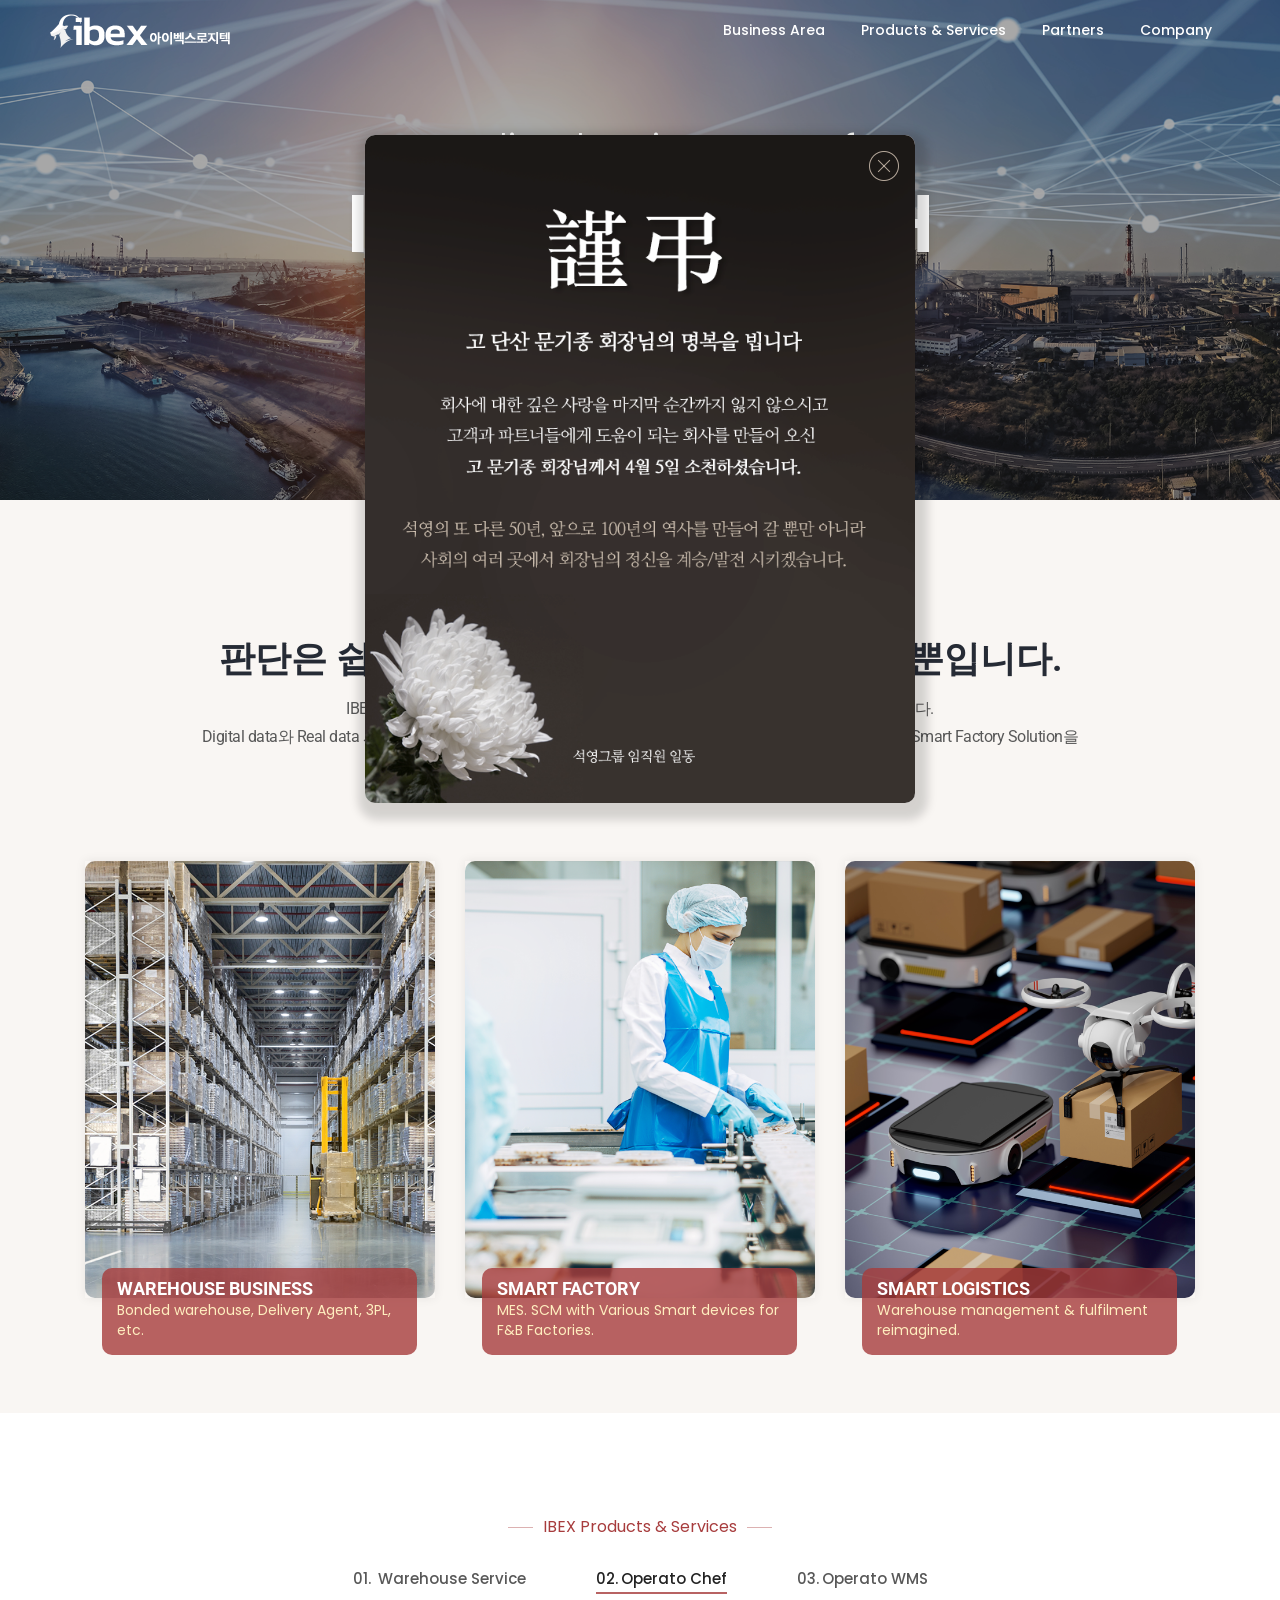
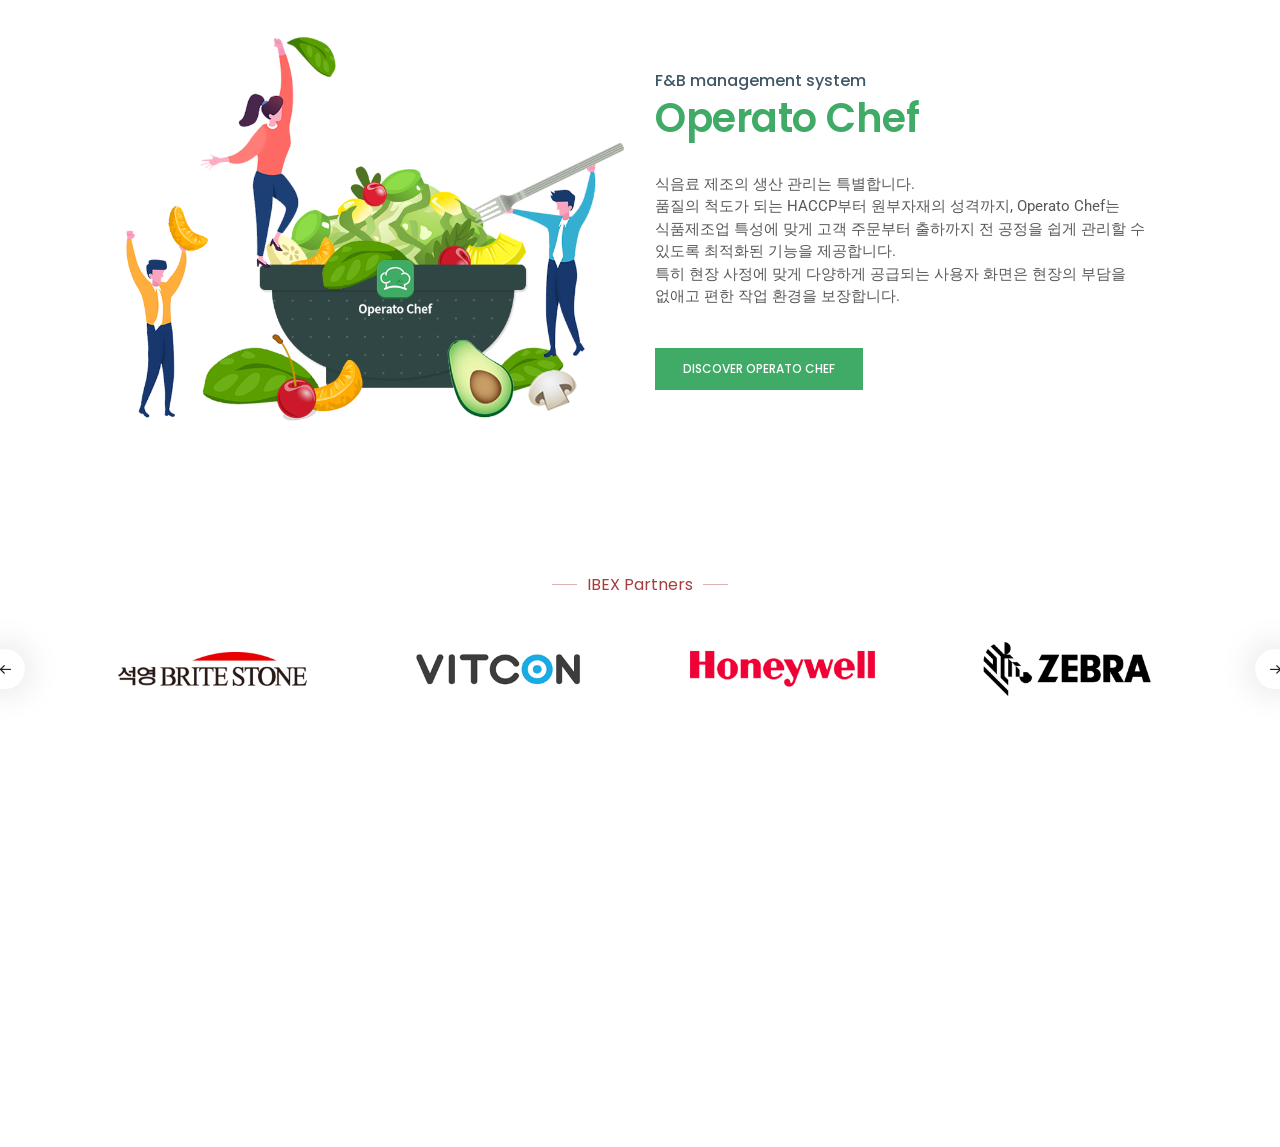
==== commit f42ef933: "update notice" ====
--- a/index.html
+++ b/index.html
@@ -679,6 +679,13 @@
     </footer>
     <!-- end footer -->
 
+    <!--notice start-->
+    <div floating-notice class="feature-box-shadow  alert alert-dismissible  fade in show"  role="alert">
+      <button type="button" data-bs-dismiss="alert" aria-label="Close"><i class="line-icon-Close"></i></button>
+      <img src="images/notice.png">
+    </div>
+    <!--notice end-->
+
     <!-- start scroll to top -->
     <a class="scroll-top-arrow" href="javascript:void(0);"
       ><i class="feather icon-feather-arrow-up"></i
--- a/css/ibex.css
+++ b/css/ibex.css
@@ -106,3 +106,28 @@
 .company .process-step-item {
   width: 100%;
 }
+[floating-notice] {
+  position: absolute;
+  top: 15%;
+  left: calc(50% - 275px);
+  background-color: #fff;
+  z-index: 100;
+  border-radius: 10px;
+  max-width: 550px;
+  overflow: hidden;
+  padding: 0 !important;
+  border: 0 !important;
+  box-shadow: 3px 7px 10px 10px rgba(0, 0, 0, 0.15);
+}
+[floating-notice] img {
+  width: 100%;
+}
+.alert-dismissible button {
+  position: absolute;
+  right: 10px;
+  top: 10px;
+  color: #b5a89b;
+  background: transparent;
+  border: 0;
+  font-size: 30px;
+}
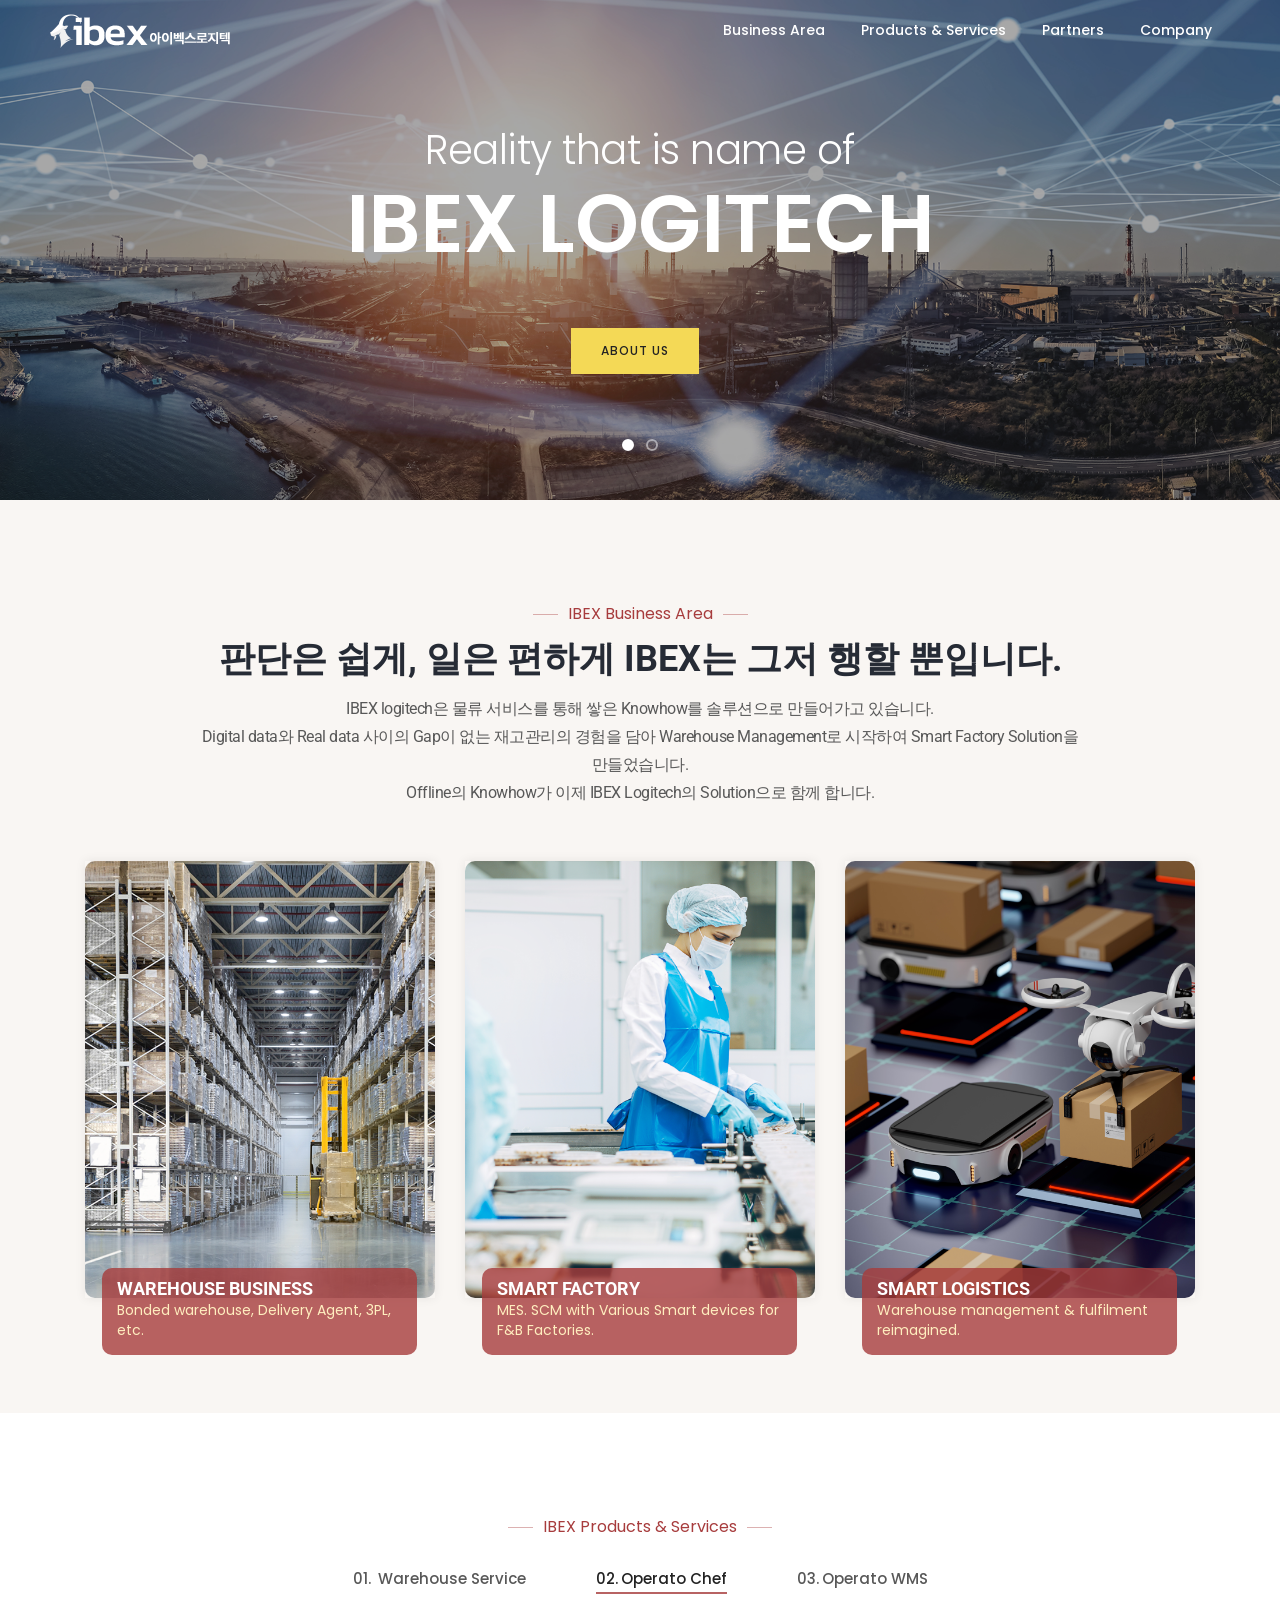
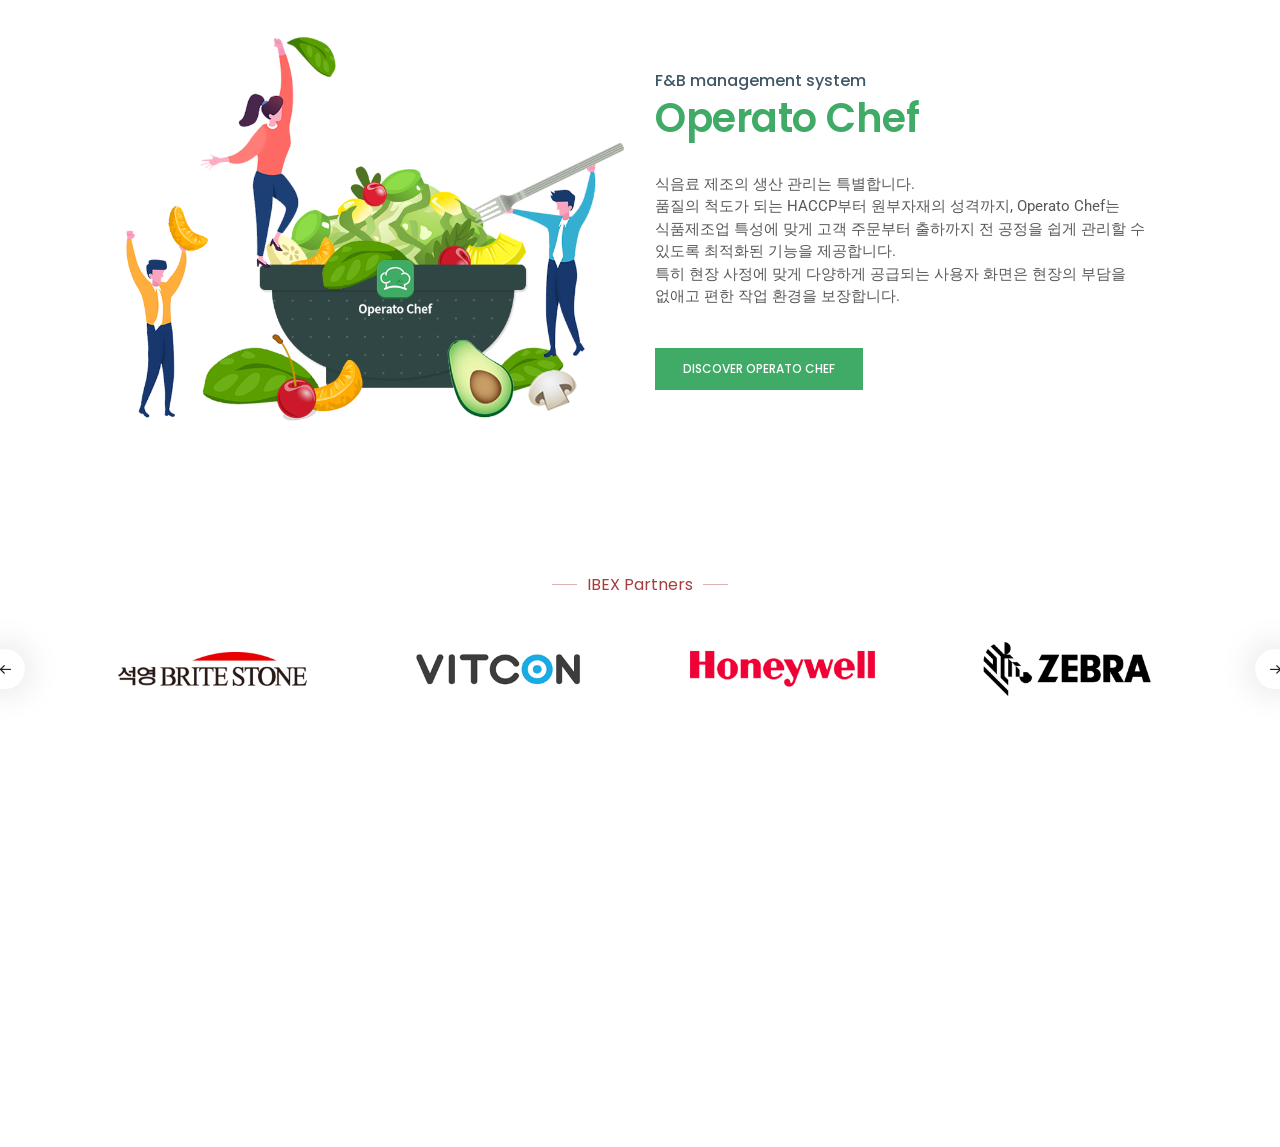
==== commit de33d9b9: "Update index.html" ====
--- a/index.html
+++ b/index.html
@@ -679,12 +679,12 @@
     </footer>
     <!-- end footer -->
 
-    <!--notice start-->
-    <div floating-notice class="feature-box-shadow  alert alert-dismissible  fade in show"  role="alert">
+    <!--notice start
+    <div floating-notice class="alert alert-dismissible  fade in show"  role="alert">
       <button type="button" data-bs-dismiss="alert" aria-label="Close"><i class="line-icon-Close"></i></button>
       <img src="images/notice.png">
     </div>
-    <!--notice end-->
+    notice end-->
 
     <!-- start scroll to top -->
     <a class="scroll-top-arrow" href="javascript:void(0);"
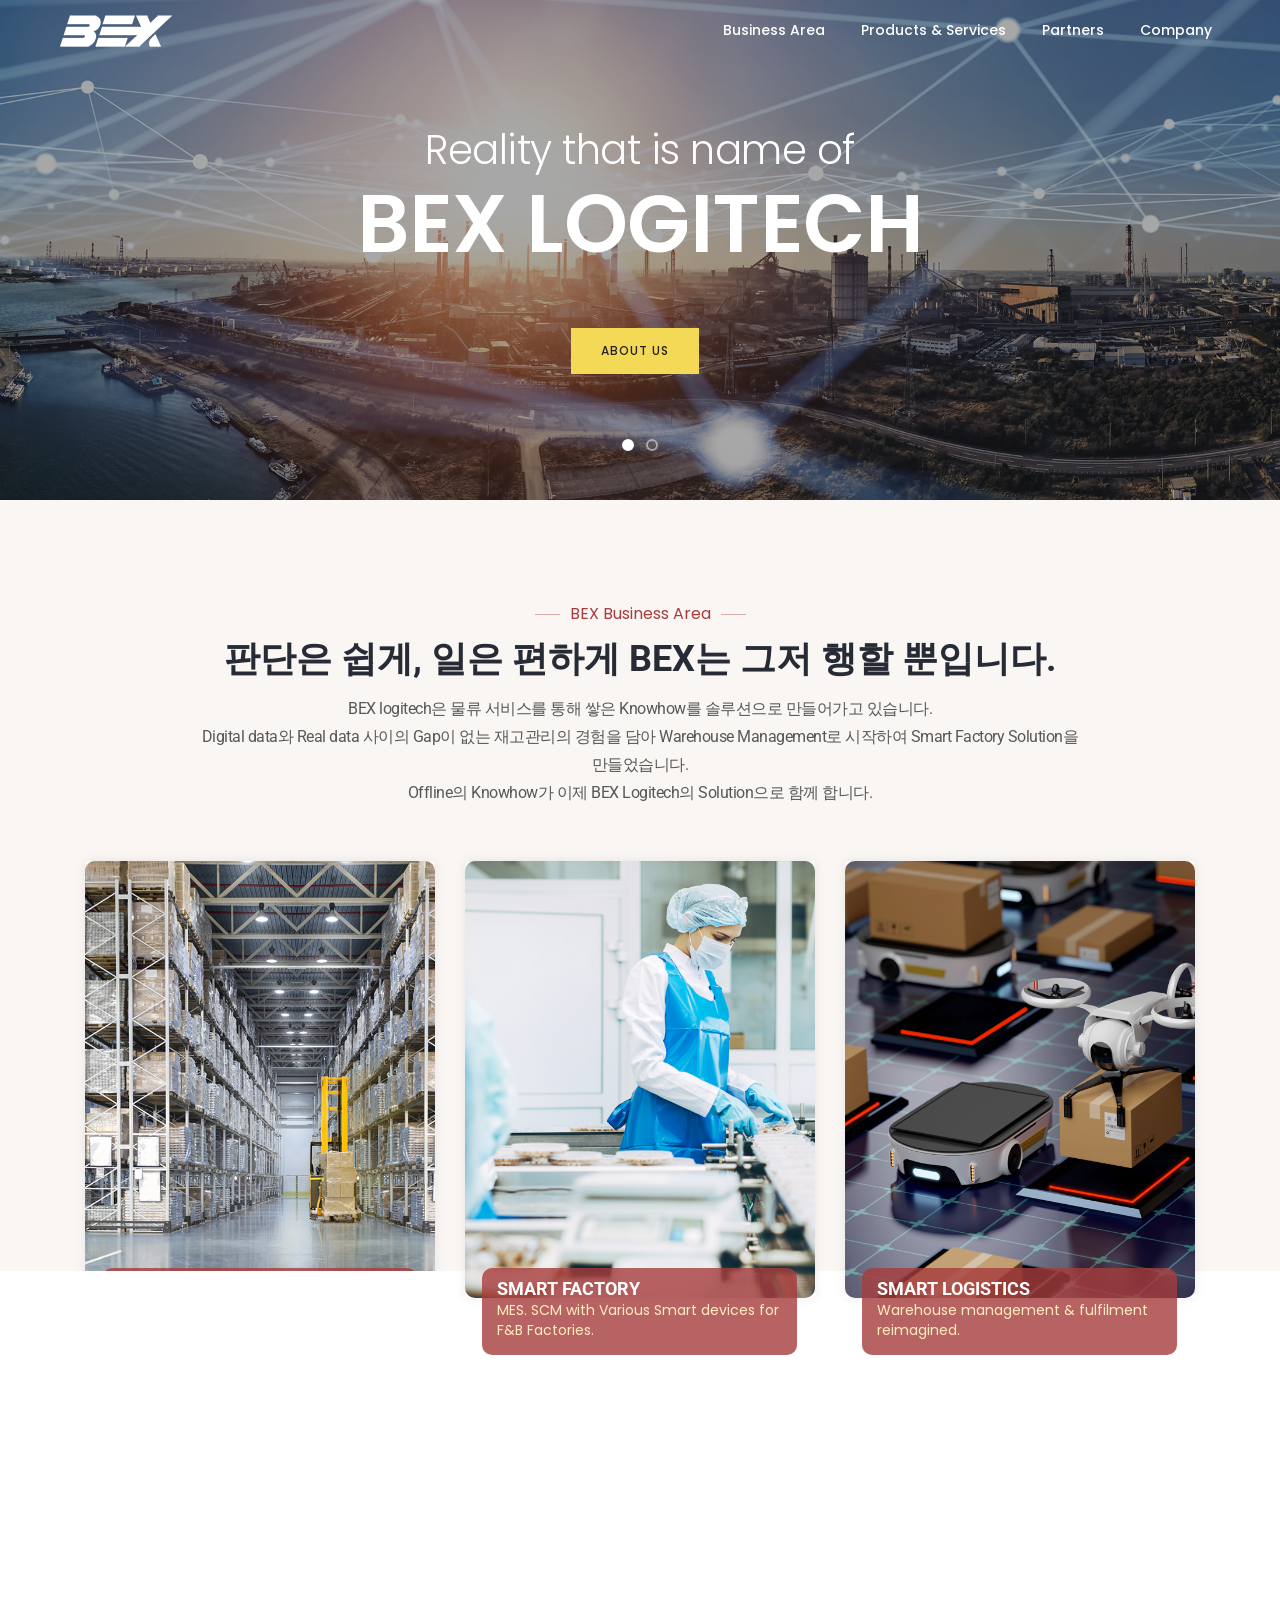
==== commit 538c85d2: "update brand" ====
--- a/index.html
+++ b/index.html
@@ -1,17 +1,17 @@
 <!DOCTYPE html>
 <html class="no-js" lang="en">
   <head>
-    <title>Reality that is name of Ibex Logitech | 아이벡스로지텍</title>
+    <title>Reality that is name of BEX Logitech | 아이벡스로지텍</title>
     <meta charset="utf-8" />
     <meta http-equiv="X-UA-Compatible" content="IE=edge" />
-    <meta name="author" content="ibexlo" />
+    <meta name="author" content="BEXlo" />
     <meta
       name="viewport"
       content="width=device-width,initial-scale=1.0,maximum-scale=1"
     />
     <meta
       name="description"
-      content="smart factory, smart warehouse, smart logistics, AR/VR, Ibex logitech"
+      content="smart factory, smart warehouse, smart logistics, AR/VR, BEX logitech"
     />
 
     <!-- favicon icon -->
@@ -181,7 +181,7 @@
                           class="alt-font font-weight-300 text-white margin-4-rem-bottom"
                         >
                           Reality that is name of
-                          <span class="font-weight-600">IBEX LOGITECH </span>
+                          <span class="font-weight-600">BEX LOGITECH </span>
                         </h2>
                         <div class="btn-dual">
                           <a
@@ -245,7 +245,7 @@
                 <div
                   class="alt-font text-extra-medium ibex-text-color padding-10px-lr"
                 >
-                  IBEX Business Area
+                  BEX Business Area
                 </div>
                 <span
                   class="w-25px h-1px ibex-background-color opacity-4"
@@ -253,16 +253,16 @@
               </div>
               <span
                 class="margin-15px-bottom title-small text-slate-blue font-weight-700 d-block"
-                >판단은 쉽게, 일은 편하게 IBEX는 그저 행할 뿐입니다.</span
+                >판단은 쉽게, 일은 편하게 BEX는 그저 행할 뿐입니다.</span
               >
               <p
                 class="d-inline-block letter-spacing-minus-1-half text-extra-medium"
               >
-                IBEX logitech은 물류 서비스를 통해 쌓은 Knowhow를 솔루션으로
+                BEX logitech은 물류 서비스를 통해 쌓은 Knowhow를 솔루션으로
                 만들어가고 있습니다. <br />Digital data와 Real data 사이의 Gap이
                 없는 재고관리의 경험을 담아 Warehouse Management로 시작하여
                 Smart Factory Solution을 만들었습니다. <br />Offline의 Knowhow가
-                이제 IBEX Logitech의 Solution으로 함께 합니다.
+                이제 BEX Logitech의 Solution으로 함께 합니다.
               </p>
             </div>
           </div>
@@ -389,7 +389,7 @@
               <div
                 class="alt-font text-extra-medium ibex-text-color padding-10px-lr"
               >
-                IBEX Products & Services
+                BEX Products & Services
               </div>
               <span class="w-25px h-1px ibex-background-color opacity-4"></span>
             </div>
@@ -599,7 +599,7 @@
               <div
                 class="alt-font text-extra-medium ibex-text-color padding-10px-lr"
               >
-                IBEX Partners
+                BEX Partners
               </div>
               <span class="w-25px h-1px ibex-background-color opacity-4"></span>
             </div>
@@ -663,15 +663,15 @@
             </h4>
             <h4 class="alt-font font-weight-600 margin-4-rem-bottom">
               <a
-                href="mailto:ibexinfo@ibexlo.com"
+                href="mailto:bexinfo@bexlo.co.kr"
                 class="text-gradient-sky-blue-dark-pink"
-                >ibexinfo@ibexlo.com</a
+                >bexinfo@bexlo.co.kr</a
               >
             </h4>
             <p
               class="alt-font text-small text-slate-blue-light text-uppercase m-0"
             >
-              © <strong>ibexlo.</strong> Inc. All rights reserved.
+              © <strong>BEX.</strong> Inc. All rights reserved.
             </p>
           </div>
         </div>
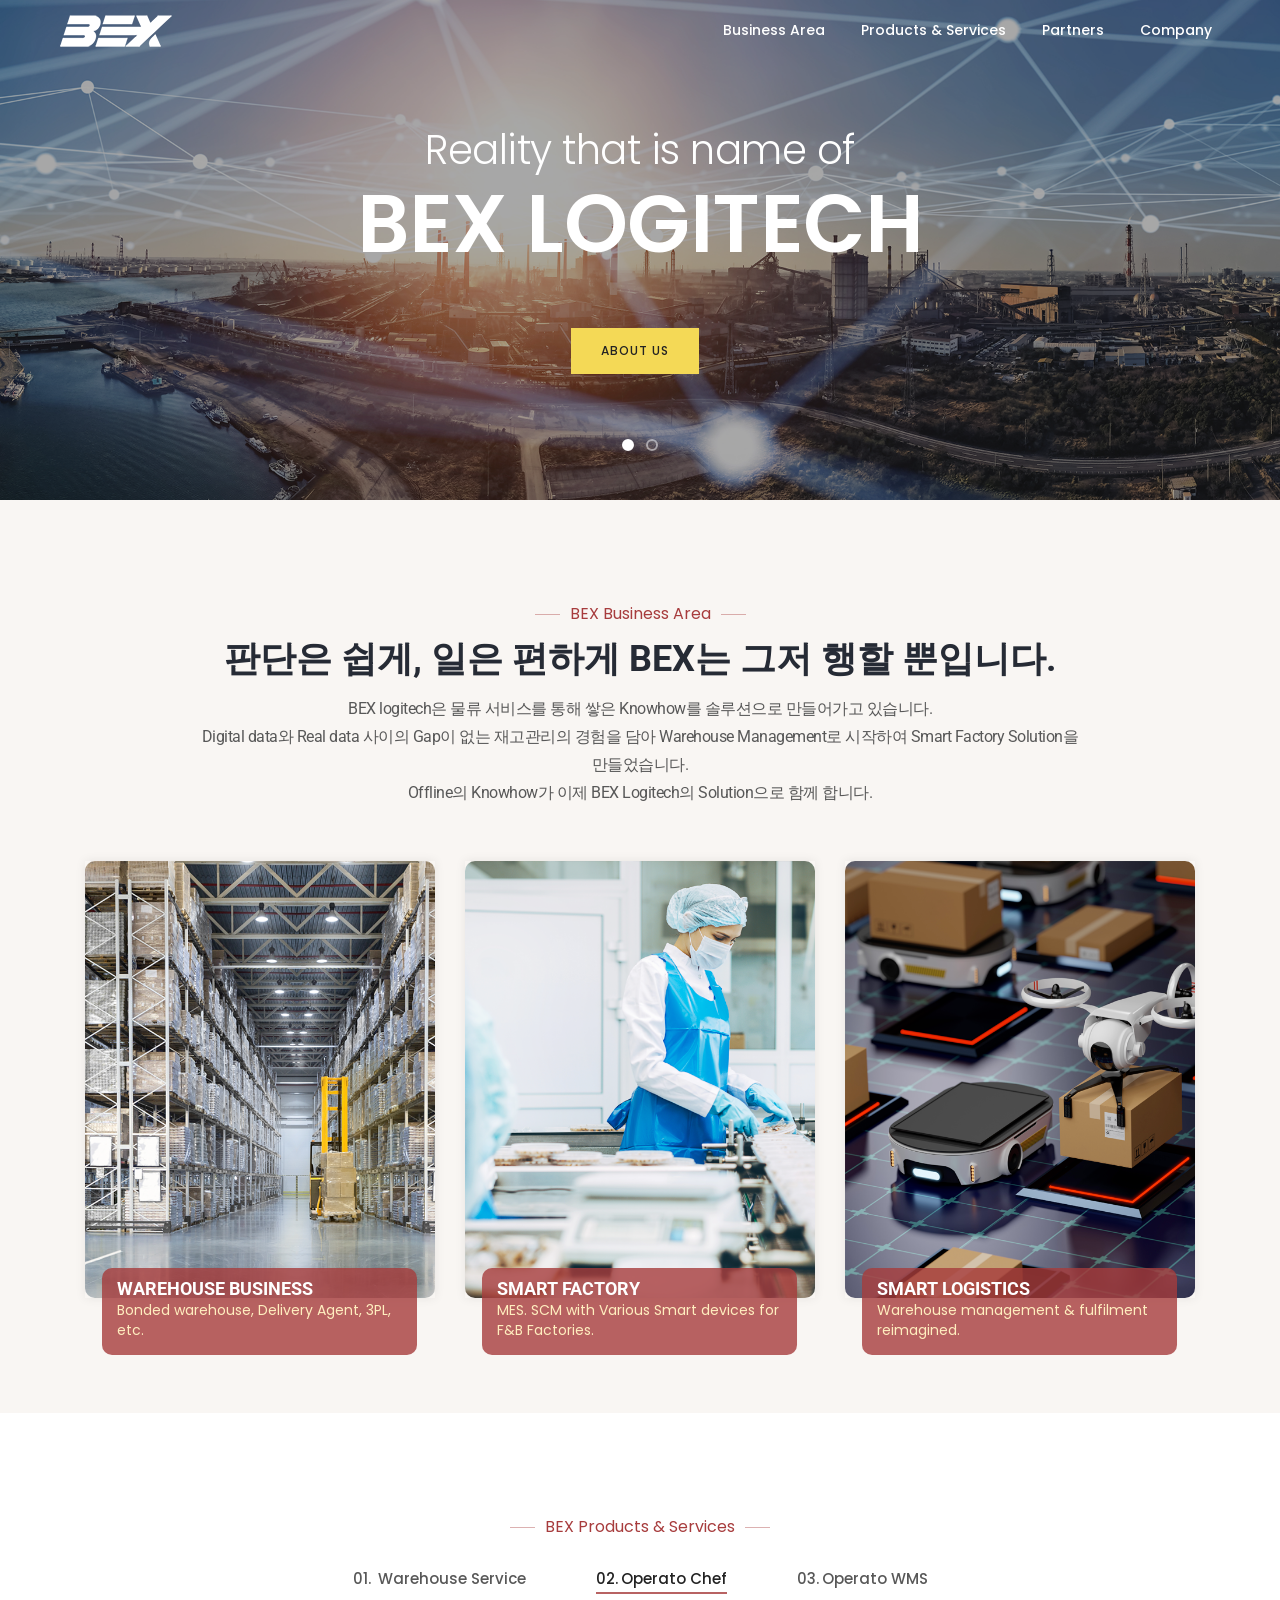
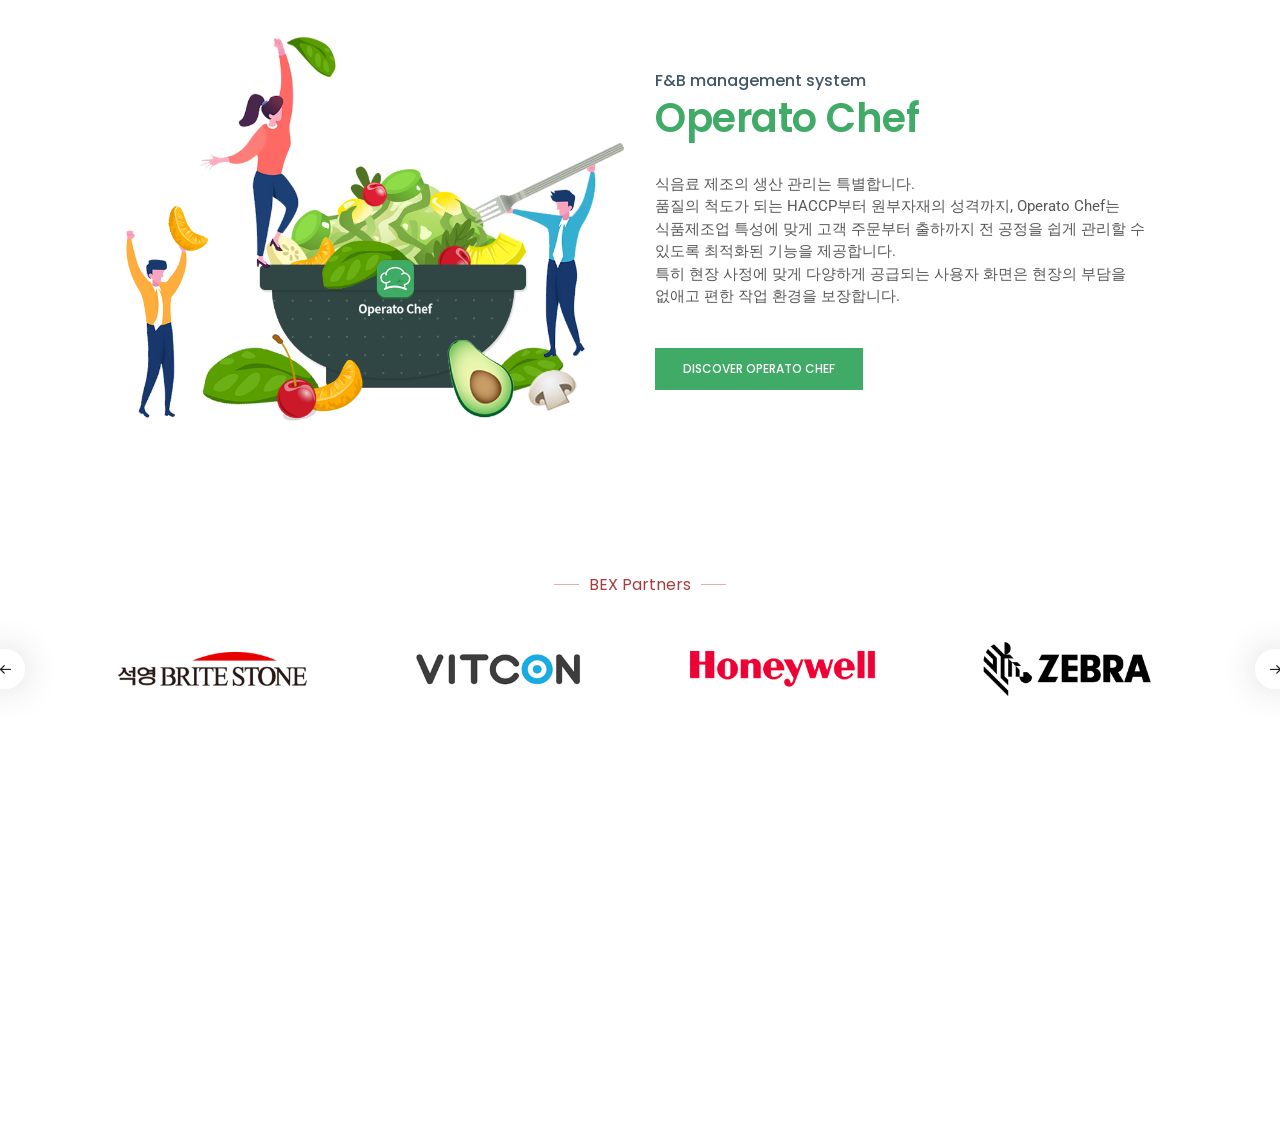
==== commit bd309cf0: "update brand" ====
--- a/index.html
+++ b/index.html
@@ -1,7 +1,7 @@
 <!DOCTYPE html>
 <html class="no-js" lang="en">
   <head>
-    <title>Reality that is name of BEX Logitech | 아이벡스로지텍</title>
+    <title>Reality that is name of BEX Logitech | 벡스로지텍</title>
     <meta charset="utf-8" />
     <meta http-equiv="X-UA-Compatible" content="IE=edge" />
     <meta name="author" content="BEXlo" />
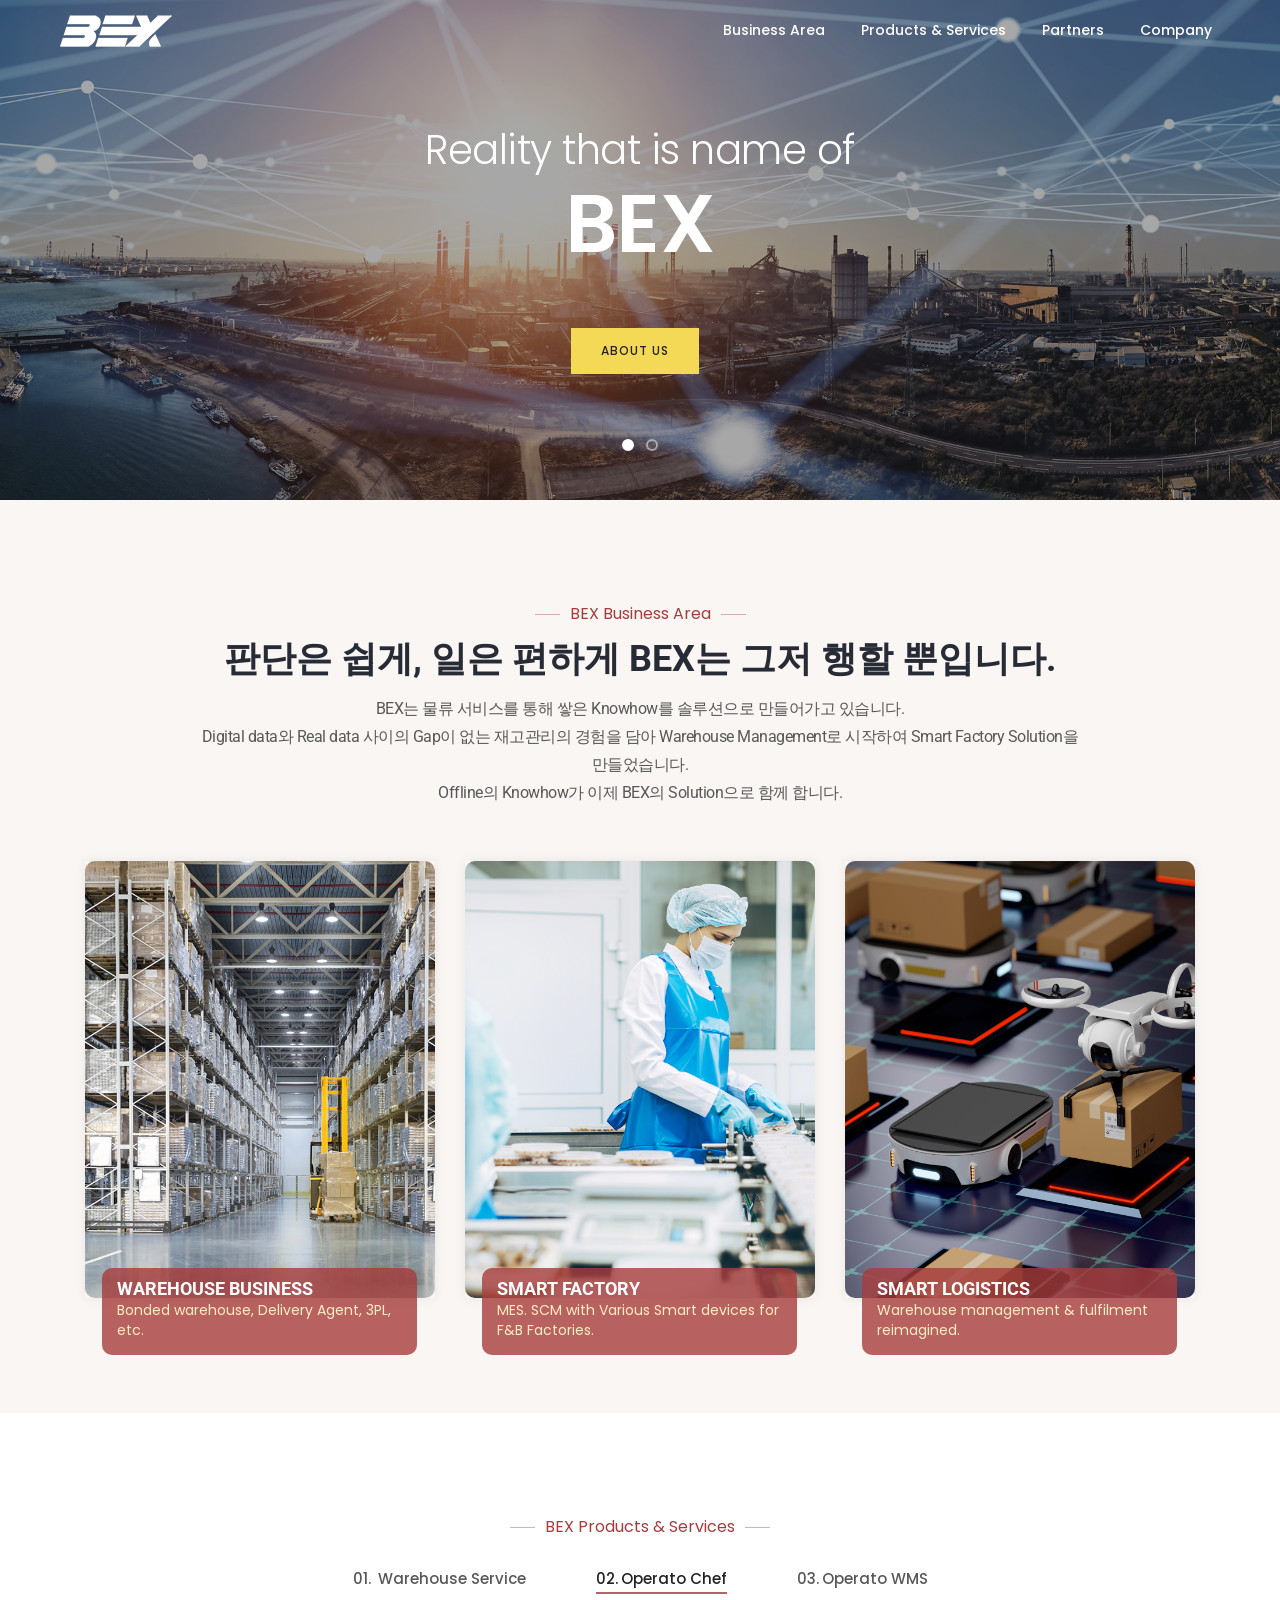
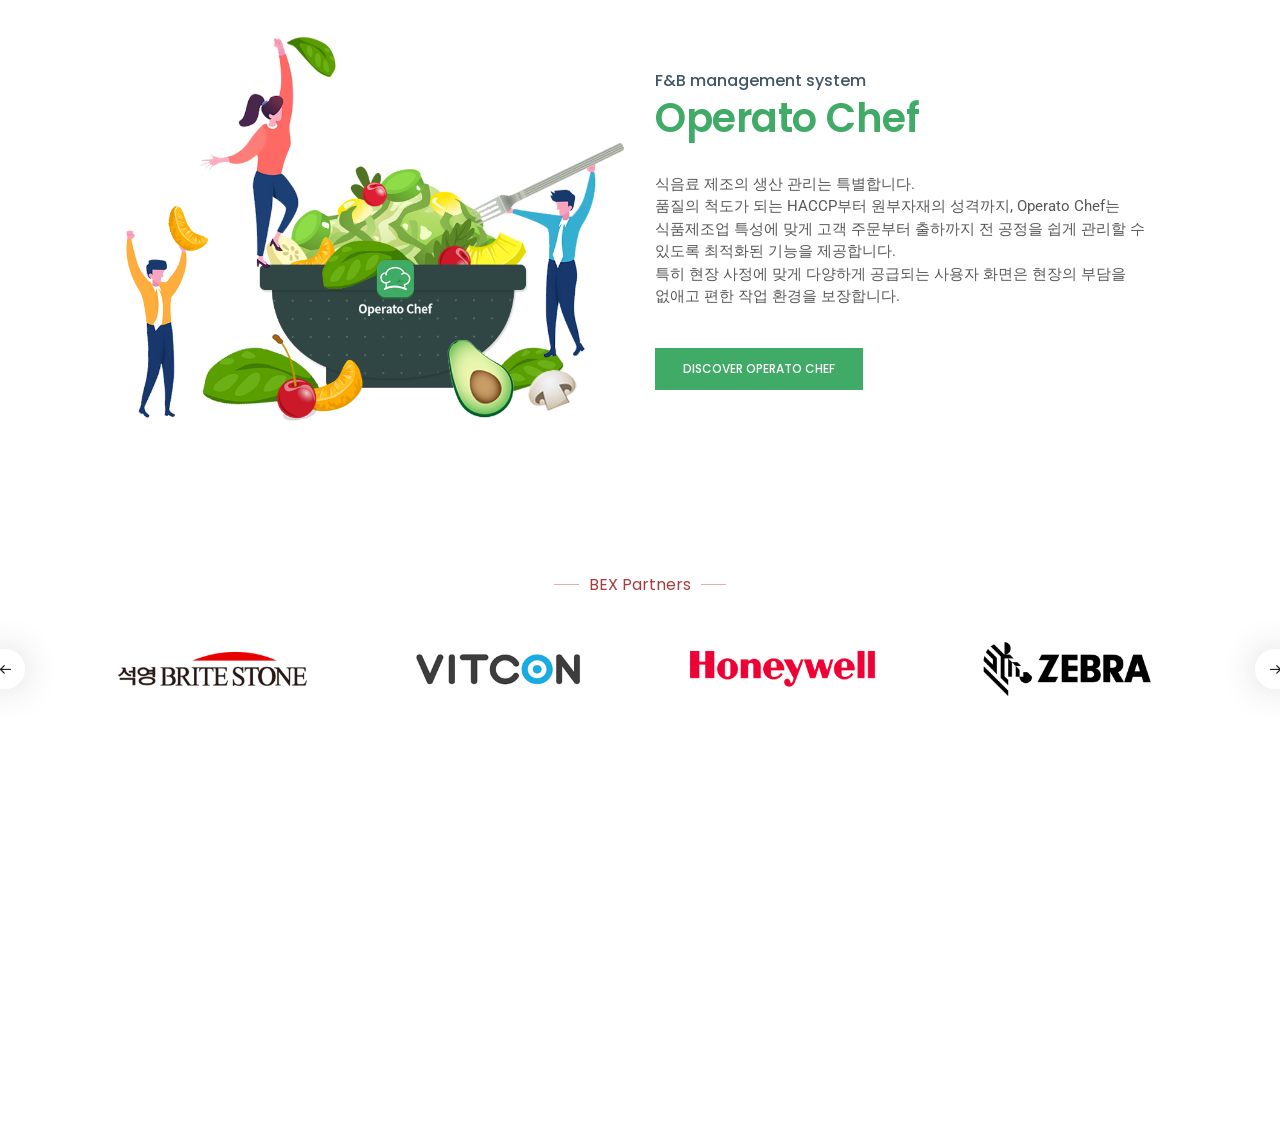
==== commit f598cce9: "update brand" ====
--- a/index.html
+++ b/index.html
@@ -1,7 +1,7 @@
 <!DOCTYPE html>
 <html class="no-js" lang="en">
   <head>
-    <title>Reality that is name of BEX Logitech | 벡스로지텍</title>
+    <title>Reality that is name of BEX | 벡스</title>
     <meta charset="utf-8" />
     <meta http-equiv="X-UA-Compatible" content="IE=edge" />
     <meta name="author" content="BEXlo" />
@@ -11,7 +11,7 @@
     />
     <meta
       name="description"
-      content="smart factory, smart warehouse, smart logistics, AR/VR, BEX logitech"
+      content="smart factory, smart warehouse, smart logistics, AR/VR, BEX"
     />
 
     <!-- favicon icon -->
@@ -181,7 +181,7 @@
                           class="alt-font font-weight-300 text-white margin-4-rem-bottom"
                         >
                           Reality that is name of
-                          <span class="font-weight-600">BEX LOGITECH </span>
+                          <span class="font-weight-600">BEX</span>
                         </h2>
                         <div class="btn-dual">
                           <a
@@ -258,11 +258,11 @@
               <p
                 class="d-inline-block letter-spacing-minus-1-half text-extra-medium"
               >
-                BEX logitech은 물류 서비스를 통해 쌓은 Knowhow를 솔루션으로
+                BEX는 물류 서비스를 통해 쌓은 Knowhow를 솔루션으로
                 만들어가고 있습니다. <br />Digital data와 Real data 사이의 Gap이
                 없는 재고관리의 경험을 담아 Warehouse Management로 시작하여
                 Smart Factory Solution을 만들었습니다. <br />Offline의 Knowhow가
-                이제 BEX Logitech의 Solution으로 함께 합니다.
+                이제 BEX의 Solution으로 함께 합니다.
               </p>
             </div>
           </div>
